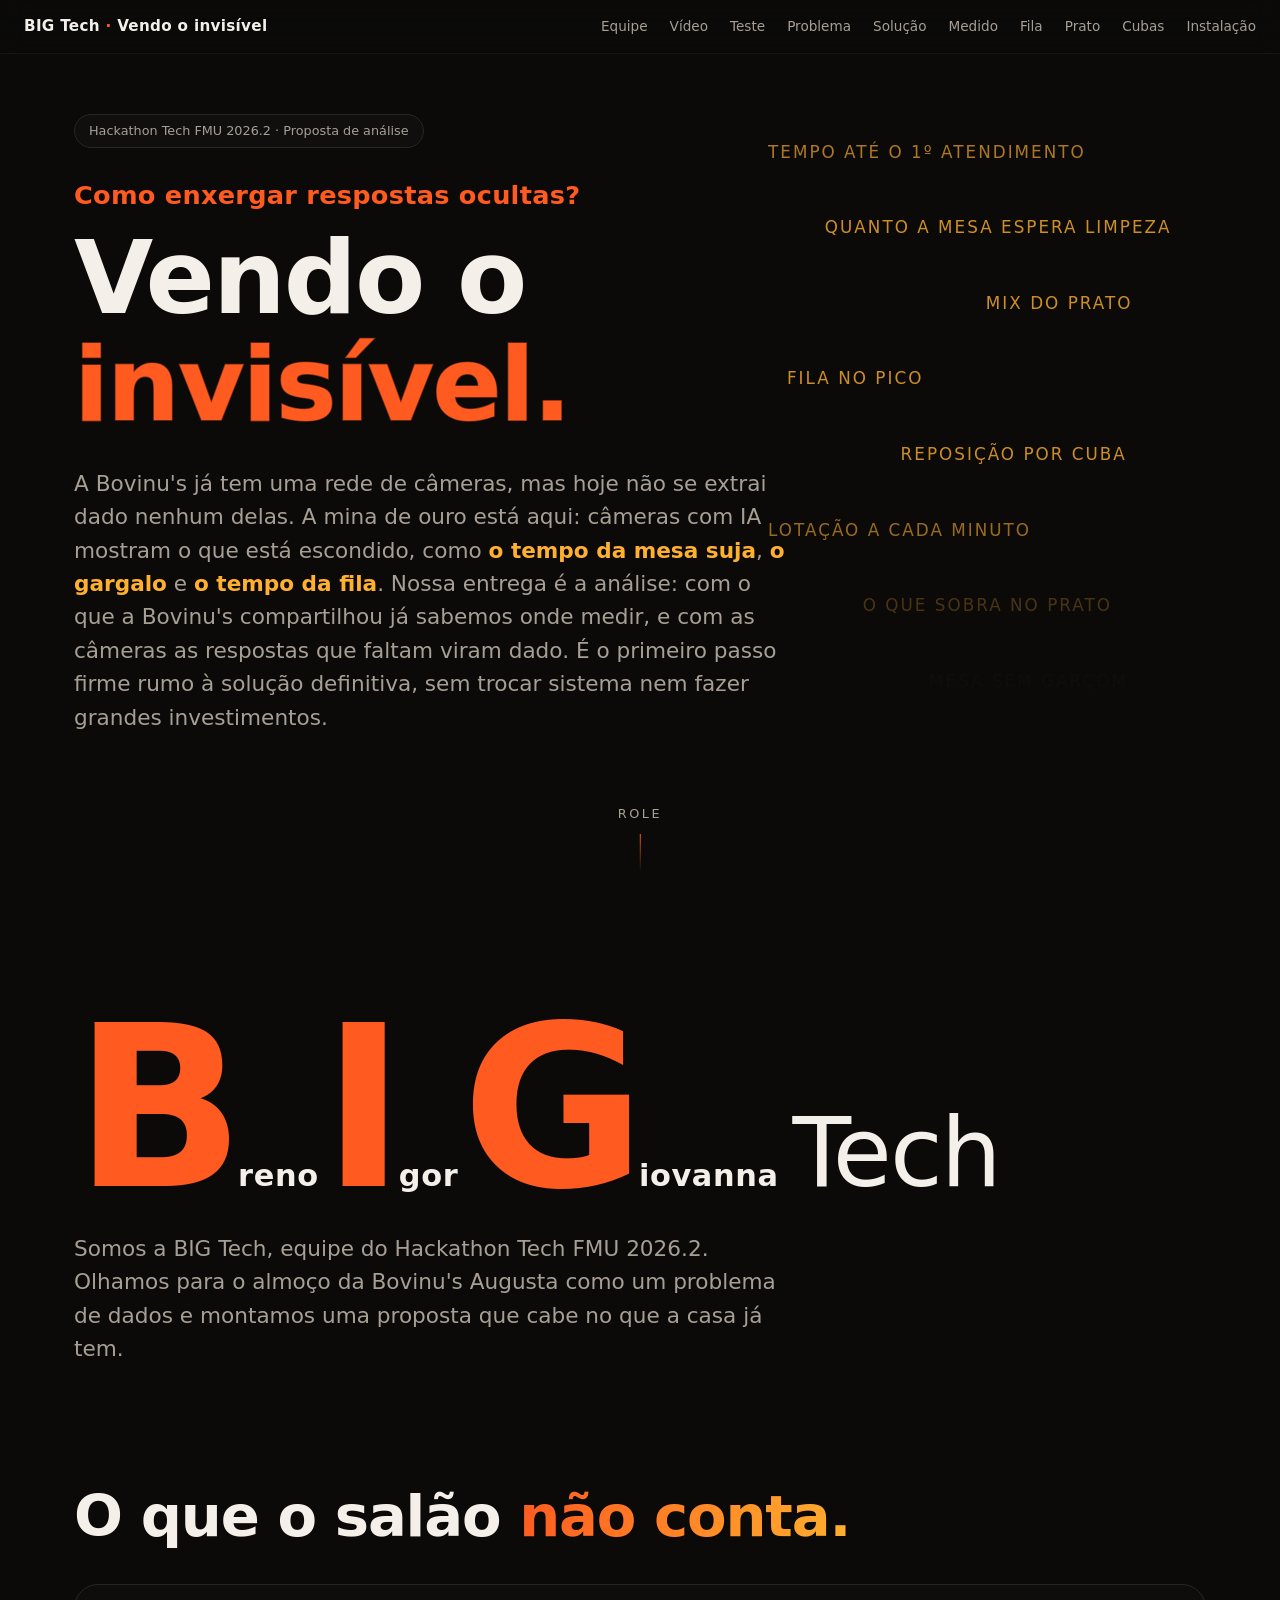
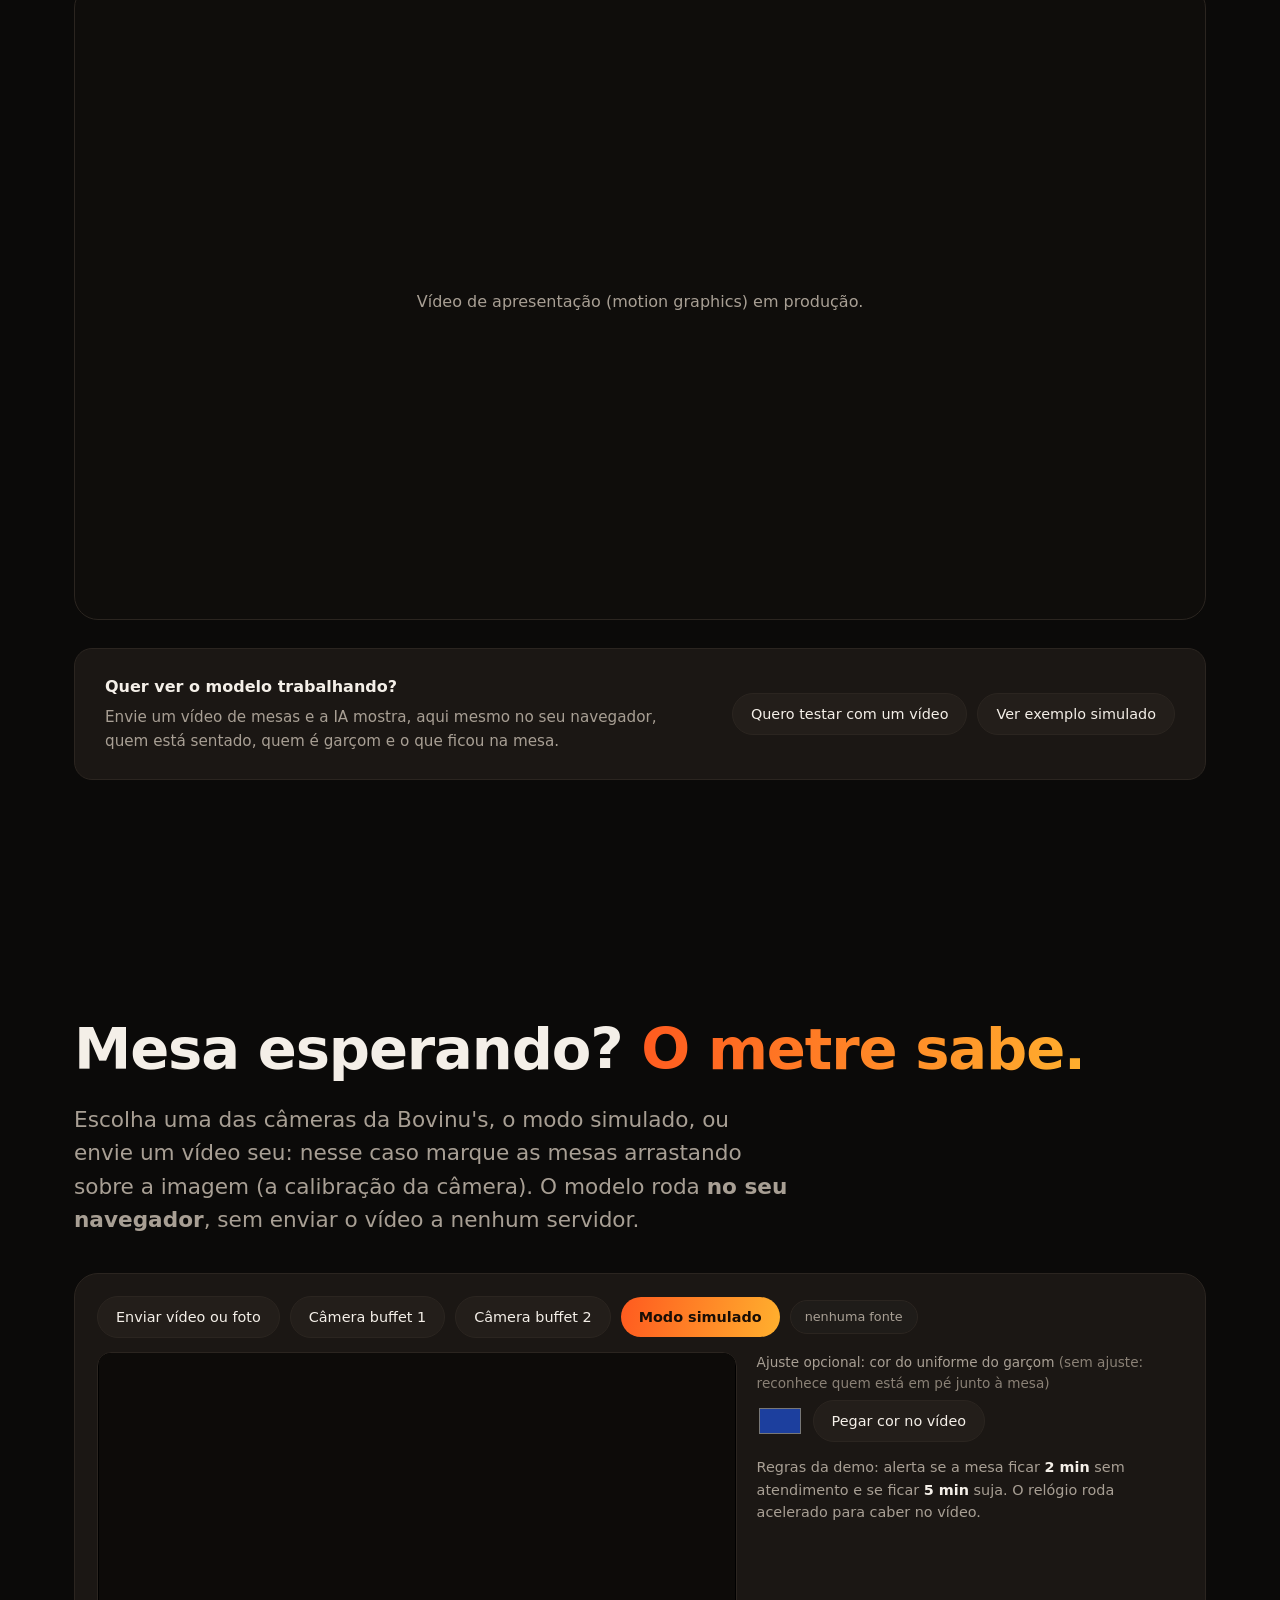
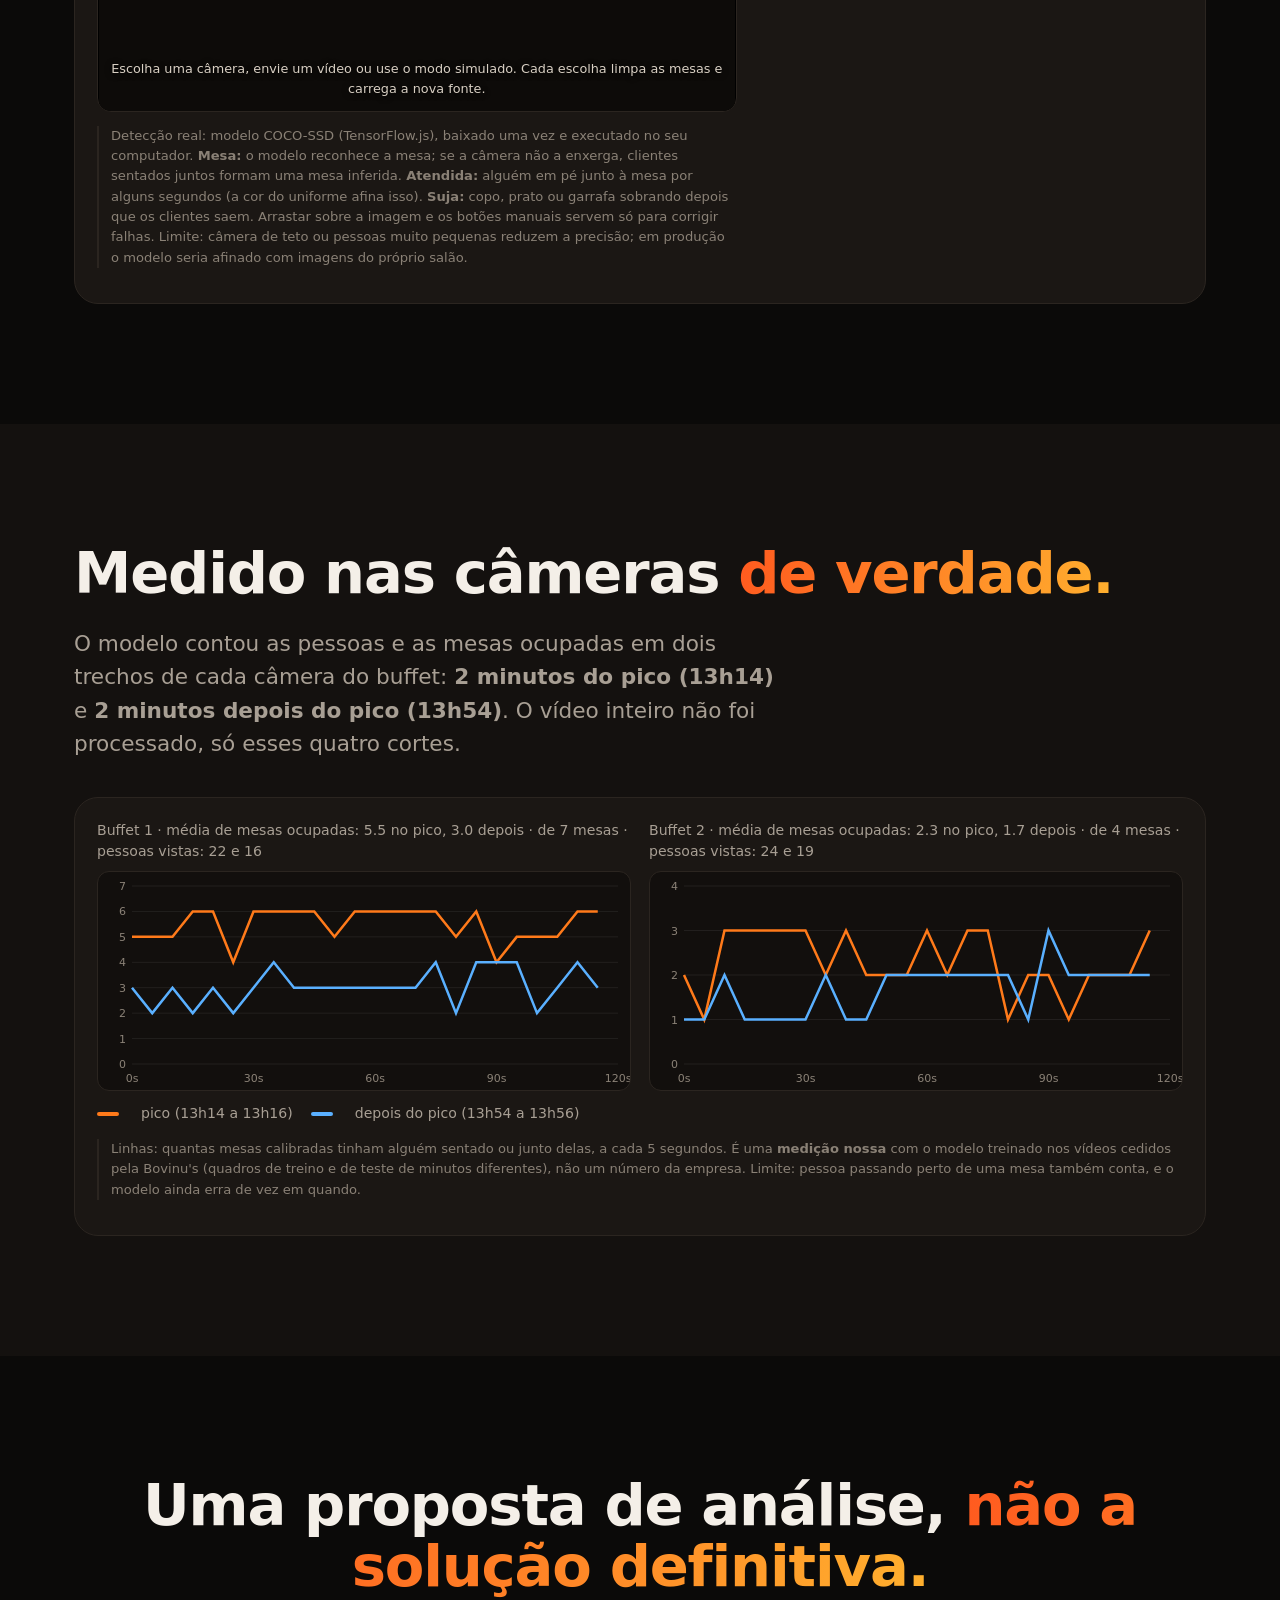
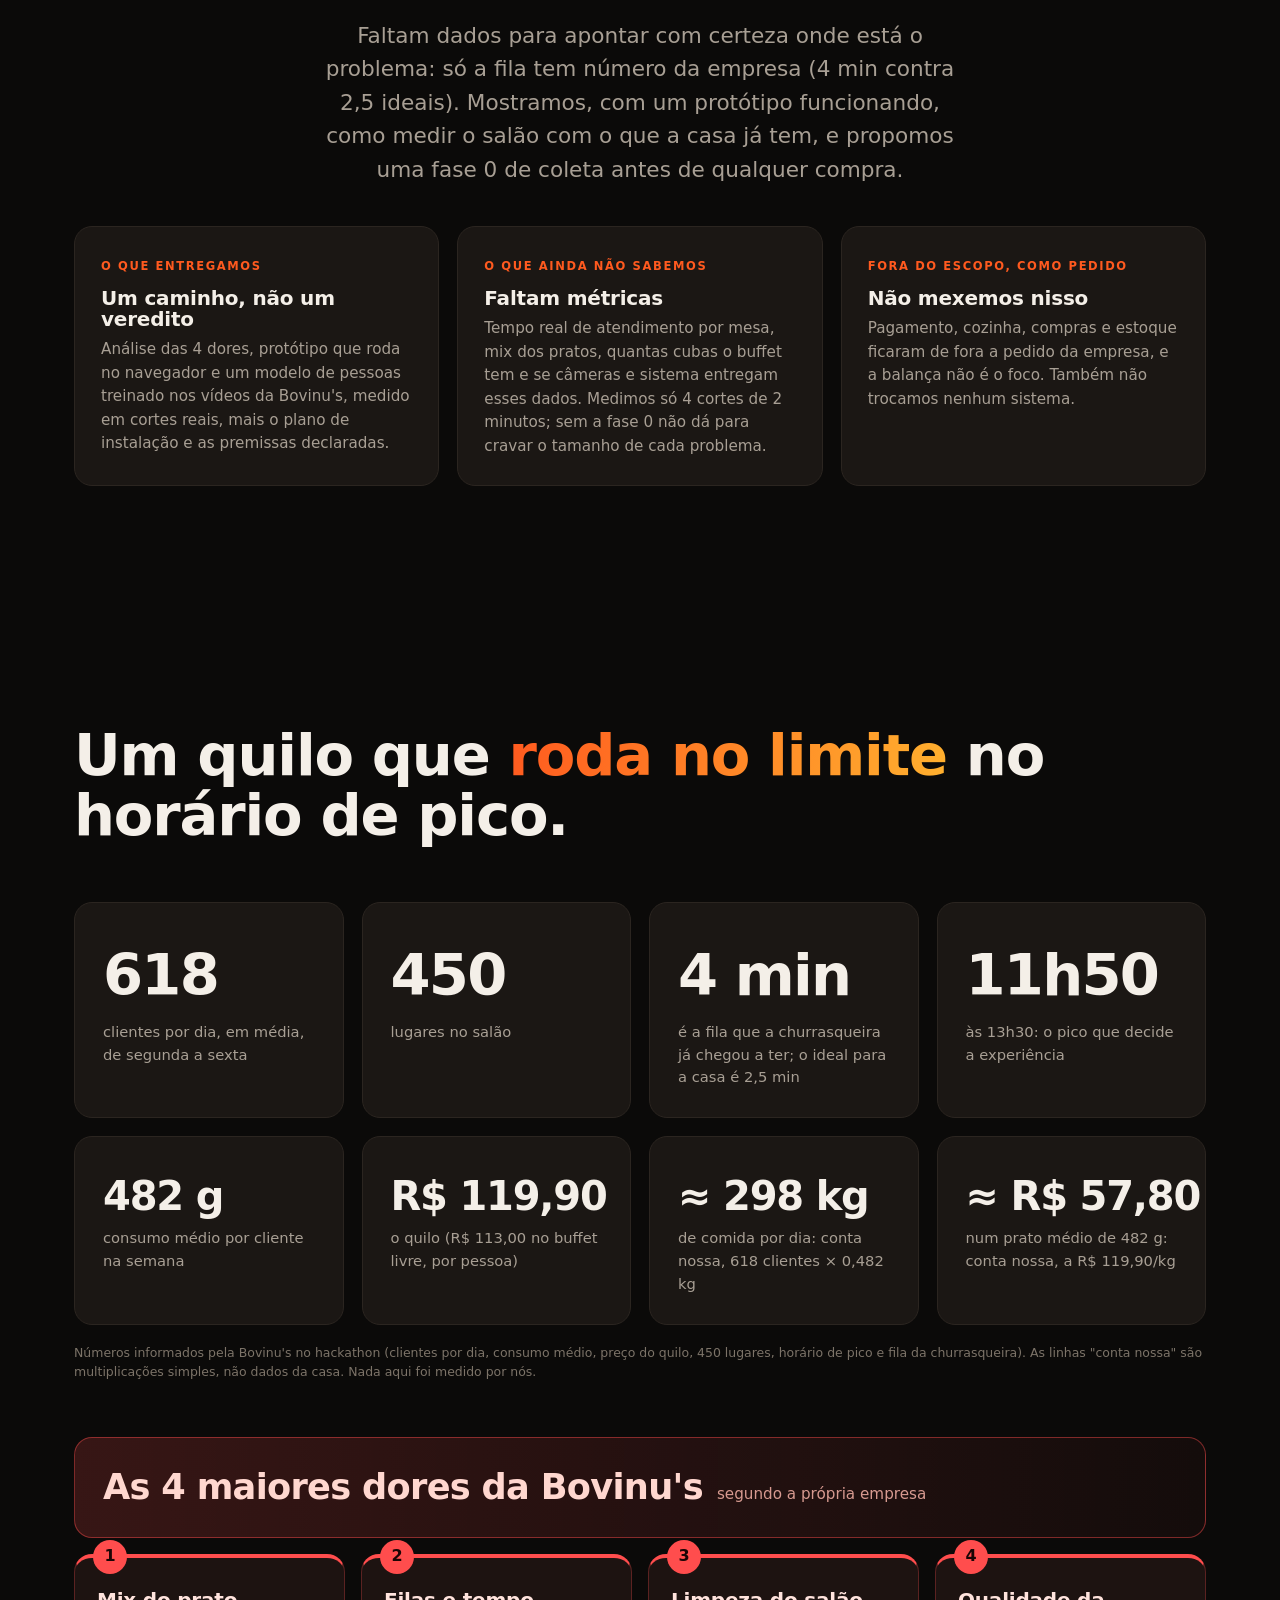
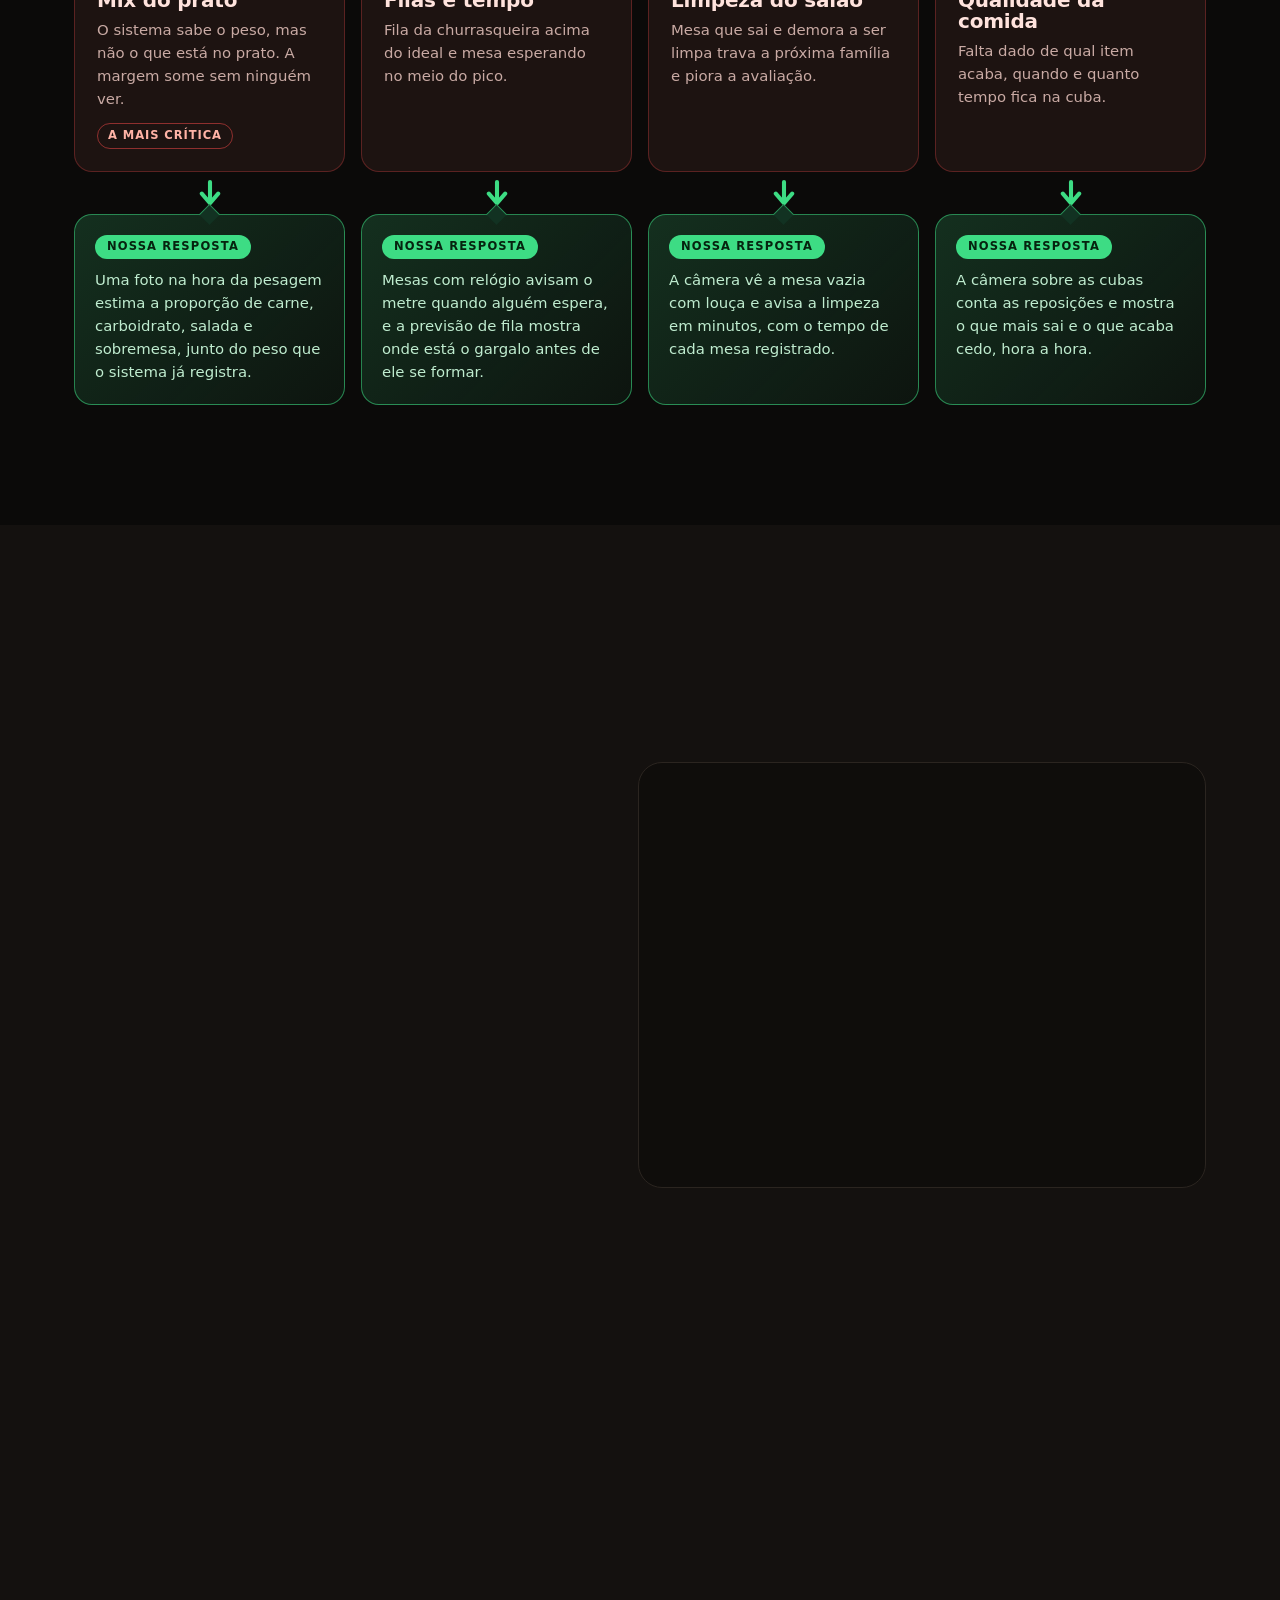
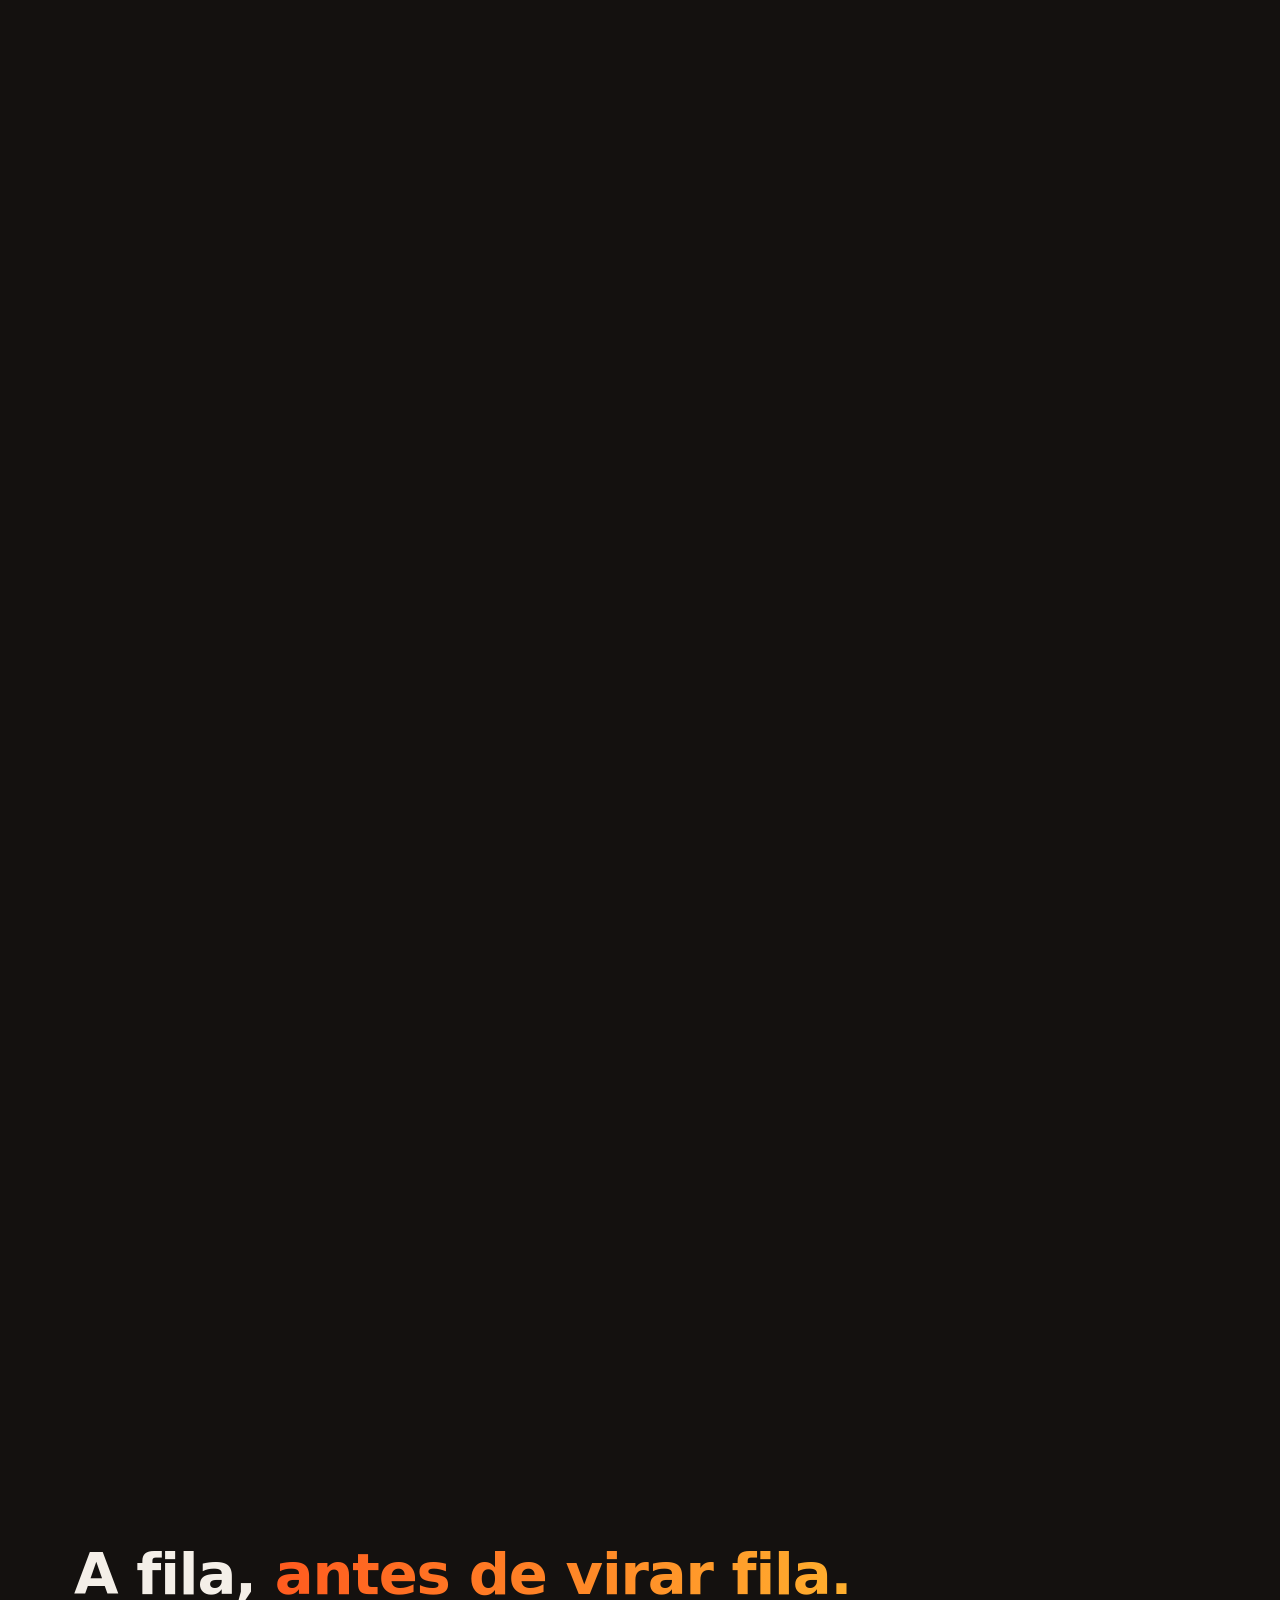
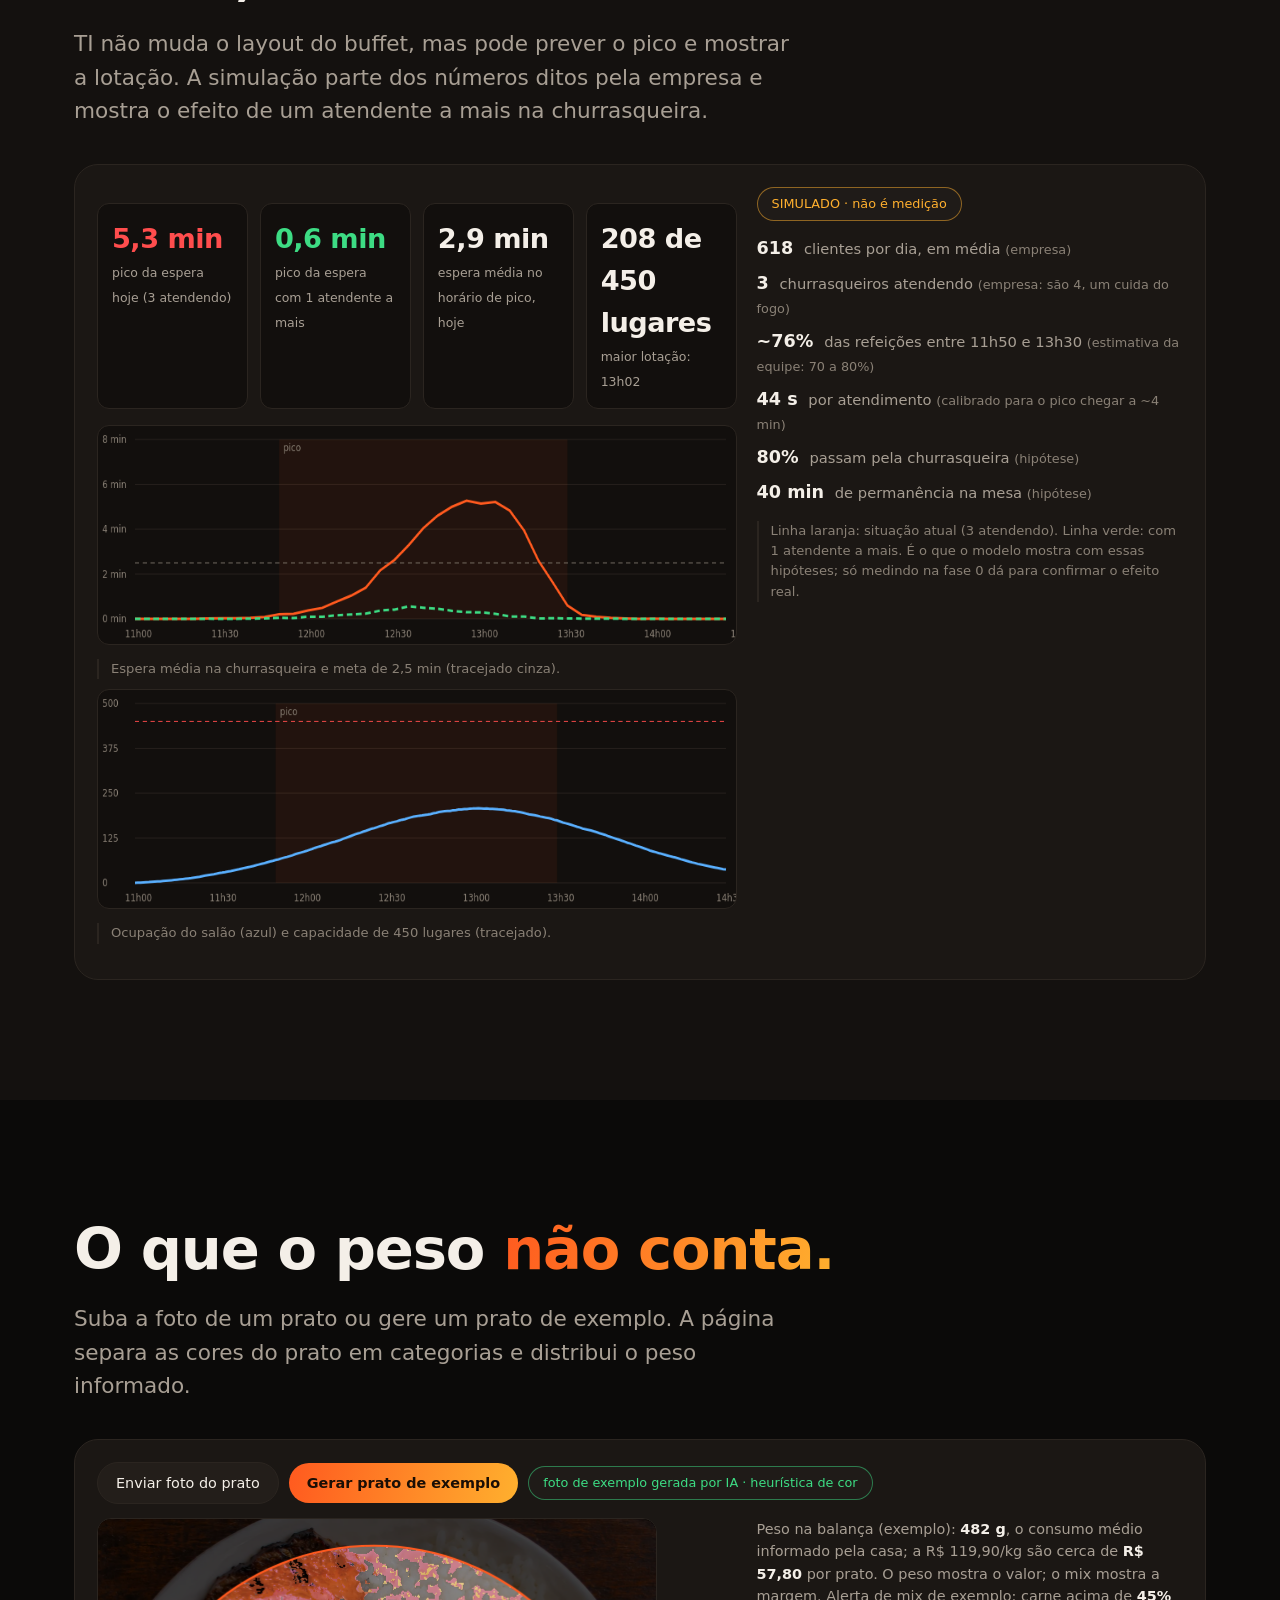
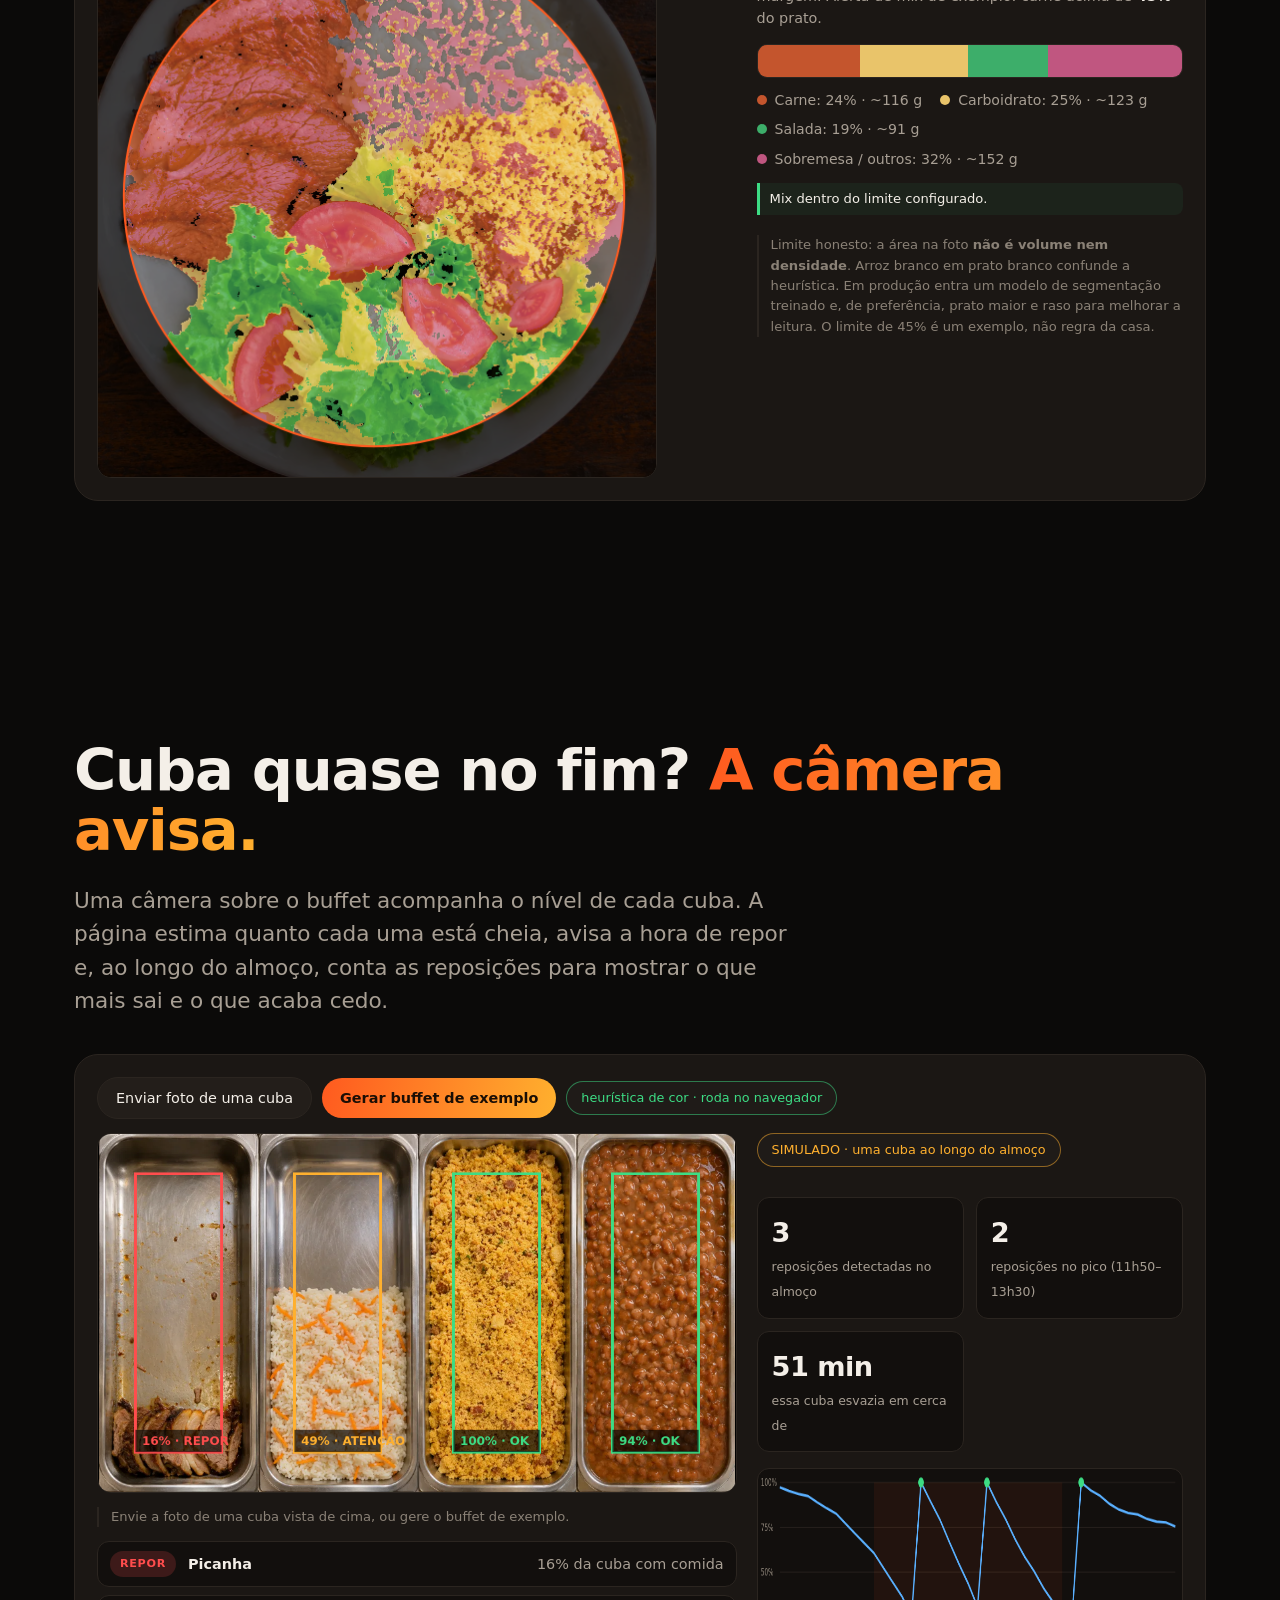
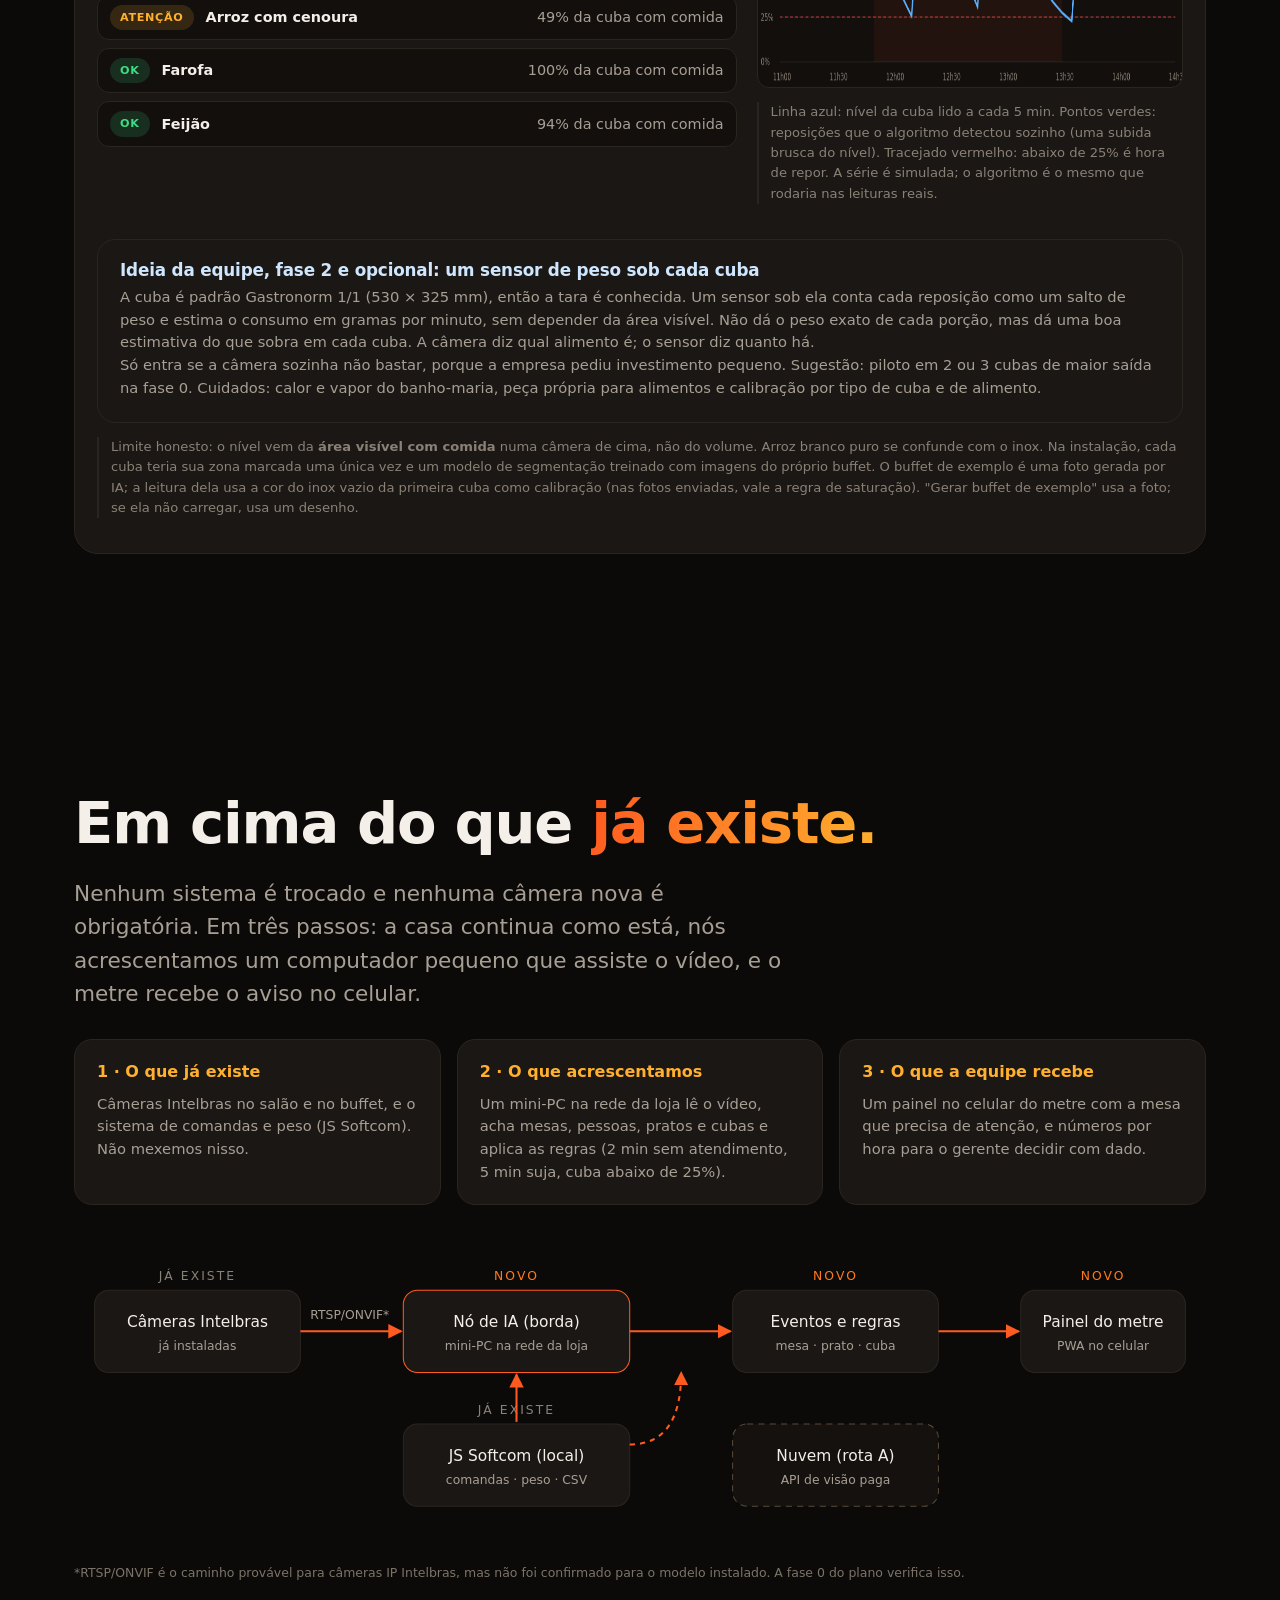
==== site/index.html @ 40b6cf81 "fix(site): sem sobreposição nos passos 02 e 04, uploads mais úteis (prato detecta o prato, cubas cal" ====
<!doctype html>
<html lang="pt-BR">
<head>
<meta charset="utf-8">
<meta name="viewport" content="width=device-width, initial-scale=1">
<title>Vendo o invisível — BIG Tech · Hackathon Tech FMU 2026.2</title>
<meta name="description" content="Como enxergar respostas ocultas? Visão computacional nas câmeras que a Bovinu's Augusta já tem: mesas, mix do prato e fila. Proposta de análise da equipe BIG Tech.">
<link rel="icon" href="data:image/svg+xml,%3Csvg xmlns='http://www.w3.org/2000/svg' viewBox='0 0 32 32'%3E%3Crect width='32' height='32' rx='8' fill='%23ff5a1f'/%3E%3Ccircle cx='16' cy='16' r='6' fill='%230b0a09'/%3E%3C/svg%3E">
<link rel="stylesheet" href="css/style.css?v=11">
</head>
<body>
<div id="progress"></div>
<nav class="top">
  <b>BIG Tech <span style="color:var(--ember)">·</span> Vendo o invisível</b>
  <ul>
    <li><a href="#equipe">Equipe</a></li>
    <li><a href="#video">Vídeo</a></li>
    <li><a href="#mesas">Teste</a></li>
    <li><a href="#problema">Problema</a></li>
    <li><a href="#solucao">Solução</a></li>
    <li><a href="#medido">Medido</a></li>
    <li><a href="#fila">Fila</a></li>
    <li><a href="#prato">Prato</a></li>
    <li><a href="#cubas">Cubas</a></li>
    <li><a href="#arquitetura">Instalação</a></li>
  </ul>
</nav>

<!-- HERO -->
<section id="hero">
  <!-- métricas que hoje ninguém mede: só aparecem onde a "lanterna" passa. São nomes, não números. -->
  <div class="hidden-metrics" aria-hidden="true">
    <span style="left:0;top:2%">tempo até o 1º atendimento</span>
    <span style="left:12%;top:14%">quanto a mesa espera limpeza</span>
    <span style="left:46%;top:26%">mix do prato</span>
    <span style="left:4%;top:38%">fila no pico</span>
    <span style="left:28%;top:50%">reposição por cuba</span>
    <span style="left:0;top:62%">lotação a cada minuto</span>
    <span style="left:20%;top:74%">o que sobra no prato</span>
    <span style="left:34%;top:86%">mesa sem garçom</span>
    <span style="left:58%;top:6%">quem espera mais</span>
    <span style="left:84%;top:44%">?</span>
    <span style="left:70%;top:94%">?</span>
  </div>
  <div class="wrap">
    <span class="pill" id="heroPill">Hackathon Tech FMU 2026.2 · Proposta de análise</span>
    <p class="ask" id="heroAsk">Como enxergar respostas ocultas?</p>
    <h1>
      <span class="line"><span>Vendo o</span></span>
      <span class="line"><span class="inv" data-t="invisível."><span class="fill">invisível.</span></span></span>
    </h1>
    <p class="lead" style="margin-top:28px" id="heroLead">
      A Bovinu's já tem uma rede de câmeras, mas hoje não se extrai dado nenhum delas. A mina de ouro está aqui: câmeras com IA mostram o que está escondido, como <span class="hl">o tempo da mesa suja</span>, <span class="hl">o gargalo</span> e <span class="hl">o tempo da fila</span>. Nossa entrega é a análise: com o que a Bovinu's compartilhou já sabemos onde medir, e com as câmeras as respostas que faltam viram dado. É o primeiro passo firme rumo à solução definitiva, sem trocar sistema nem fazer grandes investimentos.
    </p>
  </div>
  <div class="scroll-cue">role<i></i></div>
</section>

<!-- EQUIPE -->
<section id="equipe">
  <div class="wrap">
    <h2 class="wordmark" aria-label="BIG Tech: Breno, Igor e Giovanna">
      <span class="w" aria-hidden="true"><b>B</b><i>reno</i></span><span class="w" aria-hidden="true"><b>I</b><i>gor</i></span><span class="w" aria-hidden="true"><b>G</b><i>iovanna</i></span><span class="w tech" aria-hidden="true"><em>Tech</em></span>
    </h2>
    <p class="lead reveal">Somos a BIG Tech, equipe do Hackathon Tech FMU 2026.2. Olhamos para o almoço da Bovinu's Augusta como um problema de dados e montamos uma proposta que cabe no que a casa já tem.</p>
  </div>
</section>

<!-- VÍDEO -->
<section id="video">
  <div class="wrap">
    <h2 class="reveal">O que o salão <span class="grad">não conta.</span></h2>
    <div class="videobox reveal" id="videobox">
      <video id="pitchVideo" controls preload="metadata" poster="" style="display:none"><source src="../video/apresentacao.mp4" type="video/mp4"></video>
      <div class="ph" id="videoPh">Vídeo de apresentação (motion graphics) em produção.</div>
    </div>
    <div class="cta reveal">
      <div><b>Quer ver o modelo trabalhando?</b><p>Envie um vídeo de mesas e a IA mostra, aqui mesmo no seu navegador, quem está sentado, quem é garçom e o que ficou na mesa.</p></div>
      <div class="cta-btns">
        <label class="btn primary" for="mesaFile">Quero testar com um vídeo</label>
        <button id="ctaSim" type="button">Ver exemplo simulado</button>
      </div>
    </div>
  </div>
</section>

<!-- DEMO MESAS -->
<section id="mesas">
  <div class="wrap">
    <h2 class="reveal">Mesa esperando? <span class="grad">O metre sabe.</span></h2>
    <p class="lead reveal">Escolha uma das câmeras da Bovinu's, o modo simulado, ou envie um vídeo seu: nesse caso marque as mesas arrastando sobre a imagem (a calibração da câmera). O modelo roda <b>no seu navegador</b>, sem enviar o vídeo a nenhum servidor.</p>

    <div class="panel reveal">
      <div class="toolbar">
        <label class="btn" for="mesaFile">Enviar vídeo ou foto</label>
        <input id="mesaFile" type="file" accept="video/*,image/*">
        <button id="mesaB1">Câmera buffet 1</button>
        <button id="mesaB2">Câmera buffet 2</button>
        <button id="mesaSim" class="primary">Modo simulado</button>
        <span class="pill" id="mesaMode">nenhuma fonte</span>
      </div>
      <div class="demo-grid">
        <div>
          <div class="stage">
            <video id="mesaVideo" playsinline muted loop></video>
            <canvas id="mesaCanvas" width="960" height="540"></canvas>
            <div class="hint" id="mesaHint">Escolha uma câmera, envie um vídeo ou use o modo simulado. Cada escolha limpa as mesas e carrega a nova fonte.</div>
          </div>
          <p class="note">Detecção real: modelo COCO-SSD (TensorFlow.js), baixado uma vez e executado no seu computador. <b>Mesa:</b> o modelo reconhece a mesa; se a câmera não a enxerga, clientes sentados juntos formam uma mesa inferida. <b>Atendida:</b> alguém em pé junto à mesa por alguns segundos (a cor do uniforme afina isso). <b>Suja:</b> copo, prato ou garrafa sobrando depois que os clientes saem. Arrastar sobre a imagem e os botões manuais servem só para corrigir falhas. Limite: câmera de teto ou pessoas muito pequenas reduzem a precisão; em produção o modelo seria afinado com imagens do próprio salão.</p>
        </div>
        <div>
          <div class="ctrl"><span>Ajuste opcional: cor do uniforme do garçom <em id="uniState" style="color:#8a8176;font-style:normal">(sem ajuste: reconhece quem está em pé junto à mesa)</em></span>
            <div style="display:flex;gap:10px;align-items:center"><input id="uni" type="color" value="#1c3f9e" style="width:46px;height:34px;border:0;background:none;padding:0"><button id="uniPick" type="button">Pegar cor no vídeo</button></div>
          </div>
          <p class="rules">Regras da demo: alerta se a mesa ficar <b>2 min</b> sem atendimento e se ficar <b>5 min</b> suja. O relógio roda acelerado para caber no vídeo.</p>
          <div class="zones" id="zones"></div>
          <div class="alerts" id="alerts"></div>
        </div>
      </div>
    </div>
  </div>
</section>

<!-- MEDIDO NOS CORTES REAIS -->
<section id="medido" style="background:var(--bg-2)">
  <div class="wrap">
    <h2 class="reveal">Medido nas câmeras <span class="grad">de verdade.</span></h2>
    <p class="lead reveal">O modelo contou as pessoas e as mesas ocupadas em dois trechos de cada câmera do buffet: <b>2 minutos do pico (13h14)</b> e <b>2 minutos depois do pico (13h54)</b>. O vídeo inteiro não foi processado, só esses quatro cortes.</p>
    <div class="panel reveal">
      <div class="medido-grid">
        <figure><figcaption>Buffet 1 · <span id="mdSub1"></span></figcaption><canvas class="chart" id="mdC1"></canvas></figure>
        <figure><figcaption>Buffet 2 · <span id="mdSub2"></span></figcaption><canvas class="chart" id="mdC2"></canvas></figure>
      </div>
      <div class="legend"><span class="lg pico"></span> pico (13h14 a 13h16) <span class="lg apos"></span> depois do pico (13h54 a 13h56)</div>
      <p class="note">Linhas: quantas mesas calibradas tinham alguém sentado ou junto delas, a cada 5 segundos. É uma <b>medição nossa</b> com o modelo treinado nos vídeos cedidos pela Bovinu's (quadros de treino e de teste de minutos diferentes), não um número da empresa. Limite: pessoa passando perto de uma mesa também conta, e o modelo ainda erra de vez em quando.</p>
    </div>
  </div>
</section>

<!-- PROPOSTA -->
<section id="proposta">
  <div class="wrap">
    <h2 class="reveal">Uma proposta de análise, <span class="grad">não a solução definitiva.</span></h2>
    <p class="lead reveal">Faltam dados para apontar com certeza onde está o problema: só a fila tem número da empresa (4 min contra 2,5 ideais). Mostramos, com um protótipo funcionando, como medir o salão com o que a casa já tem, e propomos uma fase 0 de coleta antes de qualquer compra.</p>
    <div class="pains">
      <div class="pain reveal"><span class="tag">O que entregamos</span><h3>Um caminho, não um veredito</h3><p>Análise das 4 dores, protótipo que roda no navegador e um modelo de pessoas treinado nos vídeos da Bovinu's, medido em cortes reais, mais o plano de instalação e as premissas declaradas.</p></div>
      <div class="pain reveal"><span class="tag">O que ainda não sabemos</span><h3>Faltam métricas</h3><p>Tempo real de atendimento por mesa, mix dos pratos, quantas cubas o buffet tem e se câmeras e sistema entregam esses dados. Medimos só 4 cortes de 2 minutos; sem a fase 0 não dá para cravar o tamanho de cada problema.</p></div>
      <div class="pain reveal"><span class="tag">Fora do escopo, como pedido</span><h3>Não mexemos nisso</h3><p>Pagamento, cozinha, compras e estoque ficaram de fora a pedido da empresa, e a balança não é o foco. Também não trocamos nenhum sistema.</p></div>
    </div>
  </div>
</section>

<!-- PROBLEMA -->
<section id="problema">
  <div class="wrap">
    <h2 class="reveal">Um quilo que <span class="grad">roda no limite</span> no horário de pico.</h2>
    <div class="stats">
      <div class="stat reveal"><div class="n" data-count="618">0</div><div class="l">clientes por dia, em média, de segunda a sexta</div></div>
      <div class="stat reveal"><div class="n" data-count="450">0</div><div class="l">lugares no salão</div></div>
      <div class="stat reveal"><div class="n"><span data-count="4">0</span> min</div><div class="l">é a fila que a churrasqueira já chegou a ter; o ideal para a casa é 2,5 min</div></div>
      <div class="stat reveal"><div class="n">11h50</div><div class="l">às 13h30: o pico que decide a experiência</div></div>
    </div>
    <div class="stats stats-2">
      <div class="stat reveal"><div class="n"><span data-count="482">0</span> g</div><div class="l">consumo médio por cliente na semana</div></div>
      <div class="stat reveal"><div class="n">R$ 119,90</div><div class="l">o quilo (R$ 113,00 no buffet livre, por pessoa)</div></div>
      <div class="stat reveal"><div class="n">≈ <span data-count="298">0</span> kg</div><div class="l">de comida por dia: conta nossa, 618 clientes × 0,482 kg</div></div>
      <div class="stat reveal"><div class="n">≈ R$ 57,80</div><div class="l">num prato médio de 482 g: conta nossa, a R$ 119,90/kg</div></div>
    </div>
    <p class="src reveal">Números informados pela Bovinu's no hackathon (clientes por dia, consumo médio, preço do quilo, 450 lugares, horário de pico e fila da churrasqueira). As linhas "conta nossa" são multiplicações simples, não dados da casa. Nada aqui foi medido por nós.</p>

    <div class="dores">
      <div class="dores-head reveal"><b>As 4 maiores dores da Bovinu's</b><span>segundo a própria empresa</span></div>
      <div class="dores-grid">
        <div class="par reveal">
          <div class="dor"><i class="num">1</i><h3>Mix do prato</h3><p>O sistema sabe o peso, mas não o que está no prato. A margem some sem ninguém ver.</p><em>a mais crítica</em></div>
          <svg class="seta-mini" viewBox="0 0 40 44" width="28" height="30" aria-hidden="true"><path d="M20 3 V30 M8 20 L20 34 L32 20" fill="none" stroke="#3ddc84" stroke-width="6" stroke-linecap="round" stroke-linejoin="round"/></svg>
          <div class="sol"><span class="sol-tag">Nossa resposta</span><p>Uma foto na hora da pesagem estima a proporção de carne, carboidrato, salada e sobremesa, junto do peso que o sistema já registra.</p></div>
        </div>
        <div class="par reveal">
          <div class="dor"><i class="num">2</i><h3>Filas e tempo</h3><p>Fila da churrasqueira acima do ideal e mesa esperando no meio do pico.</p></div>
          <svg class="seta-mini" viewBox="0 0 40 44" width="28" height="30" aria-hidden="true"><path d="M20 3 V30 M8 20 L20 34 L32 20" fill="none" stroke="#3ddc84" stroke-width="6" stroke-linecap="round" stroke-linejoin="round"/></svg>
          <div class="sol"><span class="sol-tag">Nossa resposta</span><p>Mesas com relógio avisam o metre quando alguém espera, e a previsão de fila mostra onde está o gargalo antes de ele se formar.</p></div>
        </div>
        <div class="par reveal">
          <div class="dor"><i class="num">3</i><h3>Limpeza do salão</h3><p>Mesa que sai e demora a ser limpa trava a próxima família e piora a avaliação.</p></div>
          <svg class="seta-mini" viewBox="0 0 40 44" width="28" height="30" aria-hidden="true"><path d="M20 3 V30 M8 20 L20 34 L32 20" fill="none" stroke="#3ddc84" stroke-width="6" stroke-linecap="round" stroke-linejoin="round"/></svg>
          <div class="sol"><span class="sol-tag">Nossa resposta</span><p>A câmera vê a mesa vazia com louça e avisa a limpeza em minutos, com o tempo de cada mesa registrado.</p></div>
        </div>
        <div class="par reveal">
          <div class="dor"><i class="num">4</i><h3>Qualidade da comida</h3><p>Falta dado de qual item acaba, quando e quanto tempo fica na cuba.</p></div>
          <svg class="seta-mini" viewBox="0 0 40 44" width="28" height="30" aria-hidden="true"><path d="M20 3 V30 M8 20 L20 34 L32 20" fill="none" stroke="#3ddc84" stroke-width="6" stroke-linecap="round" stroke-linejoin="round"/></svg>
          <div class="sol"><span class="sol-tag">Nossa resposta</span><p>A câmera sobre as cubas conta as reposições e mostra o que mais sai e o que acaba cedo, hora a hora.</p></div>
        </div>
      </div>
    </div>
  </div>
</section>

<!-- SOLUÇÃO (pinada) -->
<section id="solucao">
  <div class="pin">
    <div class="steps">
      <div class="step"><div class="big">01</div><h3>Mesas com relógio</h3><p>A câmera vê a mesa ocupada. Se ninguém atende em 1–2 minutos (configurável), o metre da praça recebe o alerta. Mesa que saiu e não foi limpa também avisa.</p><p class="src">Montagem sobre quadro real da câmera da Bovinu's (rostos já borrados na origem): o estado de cada mesa vem do nosso modelo.</p></div>
      <div class="step"><div class="big">02</div><h3>Mix do prato</h3><p>Uma foto no momento da pesagem mostra a proporção de carne, carboidrato, salada e sobremesa — junto do peso que o sistema já registra.</p><p class="src">Foto gerada por IA. A leitura de cores que separa carne, carboidrato e salada está na demo mais abaixo.</p></div>
      <div class="step"><div class="big">03</div><h3>Buffet que se avisa</h3><p>Câmera sobre as cubas conta reposições e mostra o que mais sai e o que acaba cedo, hora a hora.</p><p class="src">Ilustração sobre quadro real: o nível de procura de cada seção foi marcado à mão, para mostrar a ideia. Não é medição.</p></div>
      <div class="step"><div class="big">04</div><h3>Avaliação sem atrito</h3><p>QR code na mesa, junto aos guardanapos, abre direto a avaliação no Google. Sem brinde, como a política do Google exige. O código real depende do ID do local da Bovinu's no Google, que a casa precisa fornecer.</p></div>
    </div>
    <div class="visual" title="Imagens reais da câmera (passos 1 e 3) e ilustrações (passos 2 e 4)">
      <span class="ia-badge vis" id="b2">foto gerada por IA</span>
      <span class="ia-badge vis" id="b4">ilustração gerada por IA</span>
      <!-- imagens geradas por IA. Enquanto o arquivo não existir, o desenho em SVG abaixo aparece no lugar. -->
      <img class="vis vis-img" id="i1" src="img/passo-1-mesas.webp?v=3" alt="Quadro real do salão com cada mesa marcada: livre em verde, ocupada em amarelo, atendida em azul" onerror="this.remove()">
      <img class="vis vis-img" id="i2" src="img/passo-2-prato.webp?v=3" alt="Prato de buffet por quilo fotografado do alto, dividido por cores em carne, carboidrato, salada e sobremesa" onerror="this.remove()">
      <img class="vis vis-img" id="i3" src="img/passo-3-cubas.webp?v=3" alt="Quadro real do buffet com quadrados nas seções onde há mais gente, indicando cubas que esvaziam mais rápido" onerror="this.remove()">
      <img class="vis vis-img" id="i4" src="img/passo-4-avaliacao.webp?v=2" alt="Mesa com adesivo de QR code e cartão de aproximação convidando a avaliar a visita no Google" onerror="this.remove()">
    </div>
  </div>
</section>

<!-- DEMO FILA -->
<section id="fila" style="background:var(--bg-2)">
  <div class="wrap">
    <h2 class="reveal">A fila, <span class="grad">antes de virar fila.</span></h2>
    <p class="lead reveal">TI não muda o layout do buffet, mas pode prever o pico e mostrar a lotação. A simulação parte dos números ditos pela empresa e mostra o efeito de um atendente a mais na churrasqueira.</p>
    <div class="panel reveal">
      <div class="demo-grid">
        <div>
          <div class="kpis" id="filaKpis"></div>
          <canvas class="chart" id="chartFila" width="900" height="260"></canvas>
          <p class="note" style="margin-bottom:10px">Espera média na churrasqueira e meta de 2,5 min (tracejado cinza).</p>
          <canvas class="chart" id="chartOcup" width="900" height="260"></canvas>
          <p class="note">Ocupação do salão (azul) e capacidade de 450 lugares (tracejado).</p>
        </div>
        <div>
          <span class="pill sim" style="margin-bottom:14px">SIMULADO · não é medição</span>
          <ul class="facts">
            <li><b>618</b> clientes por dia, em média <span>(empresa)</span></li>
            <li><b>3</b> churrasqueiros atendendo <span>(empresa: são 4, um cuida do fogo)</span></li>
            <li><b>~76%</b> das refeições entre 11h50 e 13h30 <span>(estimativa da equipe: 70 a 80%)</span></li>
            <li><b>44 s</b> por atendimento <span>(calibrado para o pico chegar a ~4 min)</span></li>
            <li><b>80%</b> passam pela churrasqueira <span>(hipótese)</span></li>
            <li><b>40 min</b> de permanência na mesa <span>(hipótese)</span></li>
          </ul>
          <p class="note">Linha laranja: situação atual (3 atendendo). Linha verde: com 1 atendente a mais. É o que o modelo mostra com essas hipóteses; só medindo na fase 0 dá para confirmar o efeito real.</p>
        </div>
      </div>
    </div>
  </div>
</section>

<!-- DEMO PRATO -->
<section id="prato">
  <div class="wrap">
    <h2 class="reveal">O que o peso <span class="grad">não conta.</span></h2>
    <p class="lead reveal">Suba a foto de um prato ou gere um prato de exemplo. A página separa as cores do prato em categorias e distribui o peso informado.</p>
    <div class="panel reveal">
      <div class="toolbar">
        <label class="btn" for="pratoFile">Enviar foto do prato</label>
        <input id="pratoFile" type="file" accept="image/*">
        <button id="pratoGen" class="primary">Gerar prato de exemplo</button>
        <span class="pill real" id="pratoPill">heurística de cor · roda no navegador</span>
      </div>
      <div class="demo-grid">
        <div class="stage" style="aspect-ratio:1/1;max-width:560px"><canvas id="pratoCanvas" width="560" height="560"></canvas></div>
        <div>
          <p class="rules">Peso na balança (exemplo): <b>482 g</b>, o consumo médio informado pela casa; a R$ 119,90/kg são cerca de <b>R$ 57,80</b> por prato. O peso mostra o valor; o mix mostra a margem. Alerta de mix de exemplo: carne acima de <b>45%</b> do prato.</p>
          <div class="mixbar" id="mixbar"></div>
          <div class="legend" id="mixlegend"></div>
          <div class="alerts" id="pratoAlert"></div>
          <p class="note">Limite honesto: a área na foto <b>não é volume nem densidade</b>. Arroz branco em prato branco confunde a heurística. Em produção entra um modelo de segmentação treinado e, de preferência, prato maior e raso para melhorar a leitura. O limite de 45% é um exemplo, não regra da casa.</p>
        </div>
      </div>
    </div>
  </div>
</section>

<!-- CUBAS -->
<section id="cubas">
  <div class="wrap">
    <h2 class="reveal">Cuba quase no fim? <span class="grad">A câmera avisa.</span></h2>
    <p class="lead reveal">Uma câmera sobre o buffet acompanha o nível de cada cuba. A página estima quanto cada uma está cheia, avisa a hora de repor e, ao longo do almoço, conta as reposições para mostrar o que mais sai e o que acaba cedo.</p>
    <div class="panel reveal">
      <div class="toolbar">
        <label class="btn" for="cubaFile">Enviar foto de uma cuba</label>
        <input id="cubaFile" type="file" accept="image/*">
        <button id="cubaGen" class="primary">Gerar buffet de exemplo</button>
        <span class="pill real" id="pratoPill">heurística de cor · roda no navegador</span>
      </div>
      <div class="demo-grid">
        <div>
          <div class="stage" style="aspect-ratio:16/9"><canvas id="cubaCanvas" width="960" height="540"></canvas></div>
          <p class="note" id="cubaHint">Envie a foto de uma cuba vista de cima, ou gere o buffet de exemplo.</p>
          <div class="cuba-list" id="cubaList"></div>
        </div>
        <div>
          <span class="pill sim" style="margin-bottom:14px">SIMULADO · uma cuba ao longo do almoço</span>
          <div class="kpis" id="cubaKpis"></div>
          <canvas class="chart" id="chartCuba" width="900" height="260"></canvas>
          <p class="note">Linha azul: nível da cuba lido a cada 5 min. Pontos verdes: reposições que o algoritmo detectou sozinho (uma subida brusca do nível). Tracejado vermelho: abaixo de 25% é hora de repor. A série é simulada; o algoritmo é o mesmo que rodaria nas leituras reais.</p>
        </div>
      </div>
      <div class="limit sensor-card">
        <h3>Ideia da equipe, fase 2 e opcional: um sensor de peso sob cada cuba</h3>
        <p>A cuba é padrão Gastronorm 1/1 (530 × 325 mm), então a tara é conhecida. Um sensor sob ela conta cada reposição como um salto de peso e estima o consumo em gramas por minuto, sem depender da área visível. Não dá o peso exato de cada porção, mas dá uma boa estimativa do que sobra em cada cuba. A câmera diz qual alimento é; o sensor diz quanto há.</p>
        <p>Só entra se a câmera sozinha não bastar, porque a empresa pediu investimento pequeno. Sugestão: piloto em 2 ou 3 cubas de maior saída na fase 0. Cuidados: calor e vapor do banho-maria, peça própria para alimentos e calibração por tipo de cuba e de alimento.</p>
      </div>
      <p class="note">Limite honesto: o nível vem da <b>área visível com comida</b> numa câmera de cima, não do volume. Arroz branco puro se confunde com o inox. Na instalação, cada cuba teria sua zona marcada uma única vez e um modelo de segmentação treinado com imagens do próprio buffet. O buffet de exemplo é uma foto gerada por IA; a leitura dela usa a cor do inox vazio da primeira cuba como calibração (nas fotos enviadas, vale a regra de saturação). "Gerar buffet de exemplo" usa a foto; se ela não carregar, usa um desenho.</p>
    </div>
  </div>
</section>

<!-- ARQUITETURA -->
<section id="arquitetura">
  <div class="wrap">
    <h2 class="reveal">Em cima do que <span class="grad">já existe.</span></h2>
    <p class="lead reveal">Nenhum sistema é trocado e nenhuma câmera nova é obrigatória. Em três passos: a casa continua como está, nós acrescentamos um computador pequeno que assiste o vídeo, e o metre recebe o aviso no celular.</p>
    <div class="steps3 reveal">
      <div><b>1 · O que já existe</b><p>Câmeras Intelbras no salão e no buffet, e o sistema de comandas e peso (JS Softcom). Não mexemos nisso.</p></div>
      <div><b>2 · O que acrescentamos</b><p>Um mini-PC na rede da loja lê o vídeo, acha mesas, pessoas, pratos e cubas e aplica as regras (2 min sem atendimento, 5 min suja, cuba abaixo de 25%).</p></div>
      <div><b>3 · O que a equipe recebe</b><p>Um painel no celular do metre com a mesa que precisa de atenção, e números por hora para o gerente decidir com dado.</p></div>
    </div>
    <svg class="arch reveal" viewBox="0 0 1100 280" role="img" aria-label="Diagrama: câmeras Intelbras enviam vídeo por RTSP ao nó de IA, que gera eventos para o painel do metre; o JS Softcom contribui com comandas.">
      <defs><marker id="ar" viewBox="0 0 10 10" refX="9" refY="5" markerWidth="7" markerHeight="7" orient="auto"><path d="M0 0L10 5L0 10z" fill="#ff5a1f"/></marker></defs>
      <g font-size="15" fill="#f4efe8" text-anchor="middle">
        <rect x="20" y="40" width="200" height="80" rx="14" fill="#1b1714" stroke="#2b2520"/><text x="120" y="30" fill="#8b8277" font-size="12" letter-spacing="2">JÁ EXISTE</text><text x="120" y="76">Câmeras Intelbras</text><text x="120" y="98" fill="#a89f94" font-size="12">já instaladas</text>
        <rect x="320" y="40" width="220" height="80" rx="14" fill="#1b1714" stroke="#ff5a1f"/><text x="430" y="30" fill="#ff7a1a" font-size="12" letter-spacing="2">NOVO</text><text x="430" y="76">Nó de IA (borda)</text><text x="430" y="98" fill="#a89f94" font-size="12">mini-PC na rede da loja</text>
        <rect x="640" y="40" width="200" height="80" rx="14" fill="#1b1714" stroke="#2b2520"/><text x="740" y="30" fill="#ff7a1a" font-size="12" letter-spacing="2">NOVO</text><text x="740" y="76">Eventos e regras</text><text x="740" y="98" fill="#a89f94" font-size="12">mesa · prato · cuba</text>
        <rect x="920" y="40" width="160" height="80" rx="14" fill="#1b1714" stroke="#2b2520"/><text x="1000" y="30" fill="#ff7a1a" font-size="12" letter-spacing="2">NOVO</text><text x="1000" y="76">Painel do metre</text><text x="1000" y="98" fill="#a89f94" font-size="12">PWA no celular</text>
        <rect x="320" y="170" width="220" height="80" rx="14" fill="#1b1714" stroke="#2b2520"/><text x="430" y="160" fill="#8b8277" font-size="12" letter-spacing="2">JÁ EXISTE</text><text x="430" y="206">JS Softcom (local)</text><text x="430" y="228" fill="#a89f94" font-size="12">comandas · peso · CSV</text>
        <rect x="640" y="170" width="200" height="80" rx="14" fill="#14110f" stroke="#5a4a3a" stroke-dasharray="6 5"/><text x="740" y="206">Nuvem (rota A)</text><text x="740" y="228" fill="#a89f94" font-size="12">API de visão paga</text>
      </g>
      <g stroke="#ff5a1f" stroke-width="2" fill="none" marker-end="url(#ar)">
        <path d="M220 80H318"/><path d="M540 80H638"/><path d="M840 80H918"/><path d="M430 168V122"/><path d="M540 190Q590 190 590 120" stroke-dasharray="5 5"/>
      </g>
      <text x="268" y="68" fill="#a89f94" font-size="12" text-anchor="middle">RTSP/ONVIF*</text>
    </svg>
    <p class="src">*RTSP/ONVIF é o caminho provável para câmeras IP Intelbras, mas não foi confirmado para o modelo instalado. A fase 0 do plano verifica isso.</p>
    <div class="compare">
      <div class="route reveal"><h3><span>Rota A</span> · IA paga na nuvem</h3><ul><li>Integração rápida: manda quadros, recebe resultado.</li><li>Custo por uso, que cresce com o número de câmeras e quadros.</li><li>Imagens saem da loja: exige aviso e cuidado de LGPD.</li><li>Depende da internet da casa.</li></ul></div>
      <div class="route reveal"><h3><span>Rota B</span> · ML local na loja</h3><ul><li>Sem custo por uso; modelo aberto rodando na rede da casa.</li><li>Imagens nunca saem do salão.</li><li>Servidor do JS Softcom pode não ter GPU: prever um mini-PC dedicado.</li><li>Exige manutenção e atualização do modelo.</li></ul></div>
    </div>
        <div class="custo reveal">
      <h3>Custo aproximado das nossas mudanças</h3>
      <p class="src">Ordem de grandeza da equipe, <b>não é cotação</b>. Preços de anúncios consultados em 26/11/2026, sem frete e sujeitos a mudar; o que não tem fonte em reais está dito.</p>
      <table>
        <thead><tr><th>Item</th><th>Faixa</th><th>De onde vem</th></tr></thead>
        <tbody>
          <tr><td><b>Nó de IA</b> (mini-PC, rota B, sem GPU)</td><td>R$ 3.900 a 4.900, uma vez</td><td>Anúncios de mini-PC i5 com 16 GB e SSD de 512 GB: <a href="https://www.kabum.com.br/produto/628217/mini-pc-machenike-mini2-intel-i5-12450h-16gb-ram-ssd-512gb-wifi-6-branco-mini2-3545hd4" target="_blank" rel="noopener">KaBuM, R$ 3.899,99 no Pix</a>; Dell Optiplex Micro, R$ 4.899 (Magazine Luiza). Nosso modelo leu um quadro em 0,17 s em 4 núcleos de CPU (cerca de 6 quadros por segundo): sobra para algumas câmeras, já que a regra trabalha em minutos.</td></tr>
          <tr><td><b>Câmeras</b></td><td>R$ 0 se as atuais servirem; R$ 260 a 500 cada se faltar ângulo</td><td>Intelbras VIP 1230 Full HD, <a href="https://www.kabum.com.br/produto/729041/camera-vip-1220-d-2mp-full-hd-1080p-ip-full-color-intelbras" target="_blank" rel="noopener">exemplo na KaBuM</a>. Se precisa trocar o ângulo ou comprar novas é uma pergunta da fase 0.</td></tr>
          <tr><td><b>Rota A</b> (IA na nuvem)</td><td>Por uso, cresce com câmeras e quadros</td><td>Sem preço fixo: 4 câmeras com 1 quadro a cada 5 s por 4 h de pico dão cerca de 11.500 quadros por dia, a multiplicar pelo preço por imagem do serviço escolhido (a consultar).</td></tr>
          <tr><td><b>Sensores de peso</b> (fase 2, opcional)</td><td>Piloto em 3 cubas: R$ 2,5 a 6 mil. 15 a 20 cubas: R$ 16 a 39 mil</td><td>Estimativa nossa a partir de preços de kits de células de carga e de plataformas inox no exterior, convertidos a R$ 6 por euro; <b>sem cotação em reais</b>. A câmera sozinha pode bastar.</td></tr>
          <tr><td><b>Implantação</b> (calibrar mesas e cubas, integrar, treinar a equipe)</td><td>Não precificado</td><td>Horas de trabalho que a fase 0 levanta. Software: nosso protótipo é aberto; o detector é YOLOv8 (AGPL-3.0), a revisar para uso comercial.</td></tr>
        </tbody>
      </table>
      <p class="note"><b>Resumo do piloto de mesas:</b> cerca de R$ 4 a 5 mil de equipamento, usando as câmeras que a casa já tem. É o que cabe no que a empresa pediu: investimento pequeno e medir antes de ampliar.</p>
    </div>
    <p class="src reveal">Documento completo: <a href="https://github.com/Breno-Sarcero/bigtech-fmu-2026-2/blob/main/docs/instalacao.md" target="_blank" rel="noopener">Documento de instalação</a> (fase 0, duas rotas de IA, premissas, LGPD, riscos e custos).</p>
  </div>
</section>

<!-- LIMITES -->
<section id="limites" style="background:var(--bg-2)">
  <div class="wrap">
    <h2 class="reveal">O que <span class="grad">sabemos</span> e o que <span class="grad">assumimos.</span></h2>
    <p class="lead reveal">Quatro categorias, para ninguém confundir o que é da Bovinu's, o que medimos, o que simulamos e o que ainda é premissa.</p>
    <div class="limits">
      <div class="limit reveal ok"><h3>Sabemos · informado pela Bovinu's</h3><ul><li>618 clientes por dia de segunda a sexta (cerca de 250 no sábado e no domingo)</li><li>482 g de consumo médio e R$ 119,90 o quilo</li><li>450 lugares; pico das 11h50 às 13h30</li><li>Fila da churrasqueira chegou a 4 min (ideal 2,5); 3 de 4 churrasqueiros atendem</li><li>2 câmeras do buffet, vídeos de 12h49 às 13h59, rostos já borrados</li></ul></div>
      <div class="limit reveal real"><h3>Medimos · nossa medição</h3><ul><li>Pessoas e mesas ocupadas em 4 cortes de 2 min (pico e depois do pico) de cada câmera</li><li>Buffet 1: de 5,5 mesas ocupadas no pico para 3,0 depois, de 7 mesas</li><li>Detector de pessoas ajustado nos vídeos: 0,89 de mAP50 na validação, comparado às caixas de um modelo maior (concordância, não verdade absoluta)</li><li>Não processamos os vídeos inteiros</li></ul></div>
      <div class="limit reveal sim"><h3>Simulamos · rotulado na página</h3><ul><li>Fila da churrasqueira, a partir dos números da casa</li><li>Nível das cubas ao longo do almoço</li><li>Demo de mesas em modo simulado</li><li>Mix do prato por cor, que estima área e não volume</li><li>Marcações ilustrativas sobre quadros reais, assim avisadas na imagem</li></ul></div>
      <div class="limit reveal ass"><h3>Assumimos · a fase 0 verifica</h3><ul><li>Quantas cubas o buffet tem e se a câmera as enxerga</li><li>Integração com o JS Softcom (API ou CSV)</li><li>Câmeras Intelbras com RTSP/ONVIF e servidor sem GPU (prever mini-PC)</li><li>Que o modelo funcione em outras câmeras e horários além destes cortes</li></ul></div>
      <div class="limit reveal"><h3>Privacidade (LGPD)</h3><p>Sem reconhecimento facial. A IA lê mesas, pratos e contagens e não identifica pessoas. Aviso no salão e retenção mínima de imagem.</p></div>
      <div class="limit reveal"><h3>Licenças e patentes</h3><p>Projeto acadêmico e demonstrativo. Nosso detector de pessoas é um YOLOv8 ajustado (AGPL-3.0) e o código que o treina está neste repositório. Uma implantação comercial exige revisar licenças e patentes de classificação de mesa por visão.</p></div>
      <div class="limit reveal"><h3>Escopo respeitado</h3><p>Sem mexer em pagamento, balança, cozinha, compras ou estoque. O atendimento continua humano: a IA só avisa.</p></div>
    </div>
  </div>
</section>

<footer>
  <div class="wrap">Projeto acadêmico do Hackathon Tech FMU 2026.2 para a Bovinu's Grill &amp; Beer – Augusta. A empresa não endossa nem validou esta proposta. Código aberto no repositório.</div>
</footer>

<script src="vendor/gsap.min.js"></script>
<script src="vendor/ScrollTrigger.min.js"></script>
<script src="js/main.js?v=9"></script>
<script src="js/mesas-core.js?v=2"></script>
<script src="js/mesas.js?v=9"></script>
<script src="js/medido.js?v=2"></script>
<script src="js/fila-core.js"></script>
<script src="js/fila.js?v=2"></script>
<script src="js/prato.js?v=5"></script>
<script src="js/cubas-core.js?v=2"></script>
<script src="js/cubas.js?v=4"></script>
</body>
</html>
---- site/css/style.css ----
/* Visão do Salão — Hackathon Tech FMU 2026.2
   Tema escuro com cor de brasa. Sem dependências de fonte externa. */
:root {
  --bg: #0b0a09;
  --bg-2: #14110f;
  --card: #1b1714;
  --line: #2b2520;
  --text: #f4efe8;
  --muted: #a89f94;
  --ember: #ff5a1f;
  --ember-2: #ffb02e;
  --ok: #3ddc84;
  --warn: #ffb02e;
  --bad: #ff4d4d;
  --info: #5ab0ff;
  --radius: 18px;
  --maxw: 1180px;
}
* { box-sizing: border-box; }
/* sem scroll-behavior: smooth no html: conflita com o pin do ScrollTrigger e desalinha a seção da solução */
html { scroll-behavior: auto; }
body {
  margin: 0; background: var(--bg); color: var(--text);
  font-family: system-ui, -apple-system, "Segoe UI", Roboto, sans-serif;
  line-height: 1.55; -webkit-font-smoothing: antialiased; overflow-x: hidden;
}
h1, h2, h3 { line-height: 1.05; margin: 0; letter-spacing: -0.02em; }
h1 { font-size: clamp(2.6rem, 8vw, 6.4rem); font-weight: 800; }
h2 { font-size: clamp(2rem, 5vw, 3.6rem); font-weight: 800; }
h3 { font-size: 1.25rem; font-weight: 700; letter-spacing: -0.01em; }
p { margin: 0 0 1em; color: var(--muted); }
a { color: var(--ember-2); }
.wrap { max-width: var(--maxw); margin: 0 auto; padding: 0 24px; }
section { position: relative; padding: 120px 0; }
.eyebrow { text-transform: uppercase; letter-spacing: .18em; font-size: .78rem; color: var(--ember); font-weight: 700; margin-bottom: 18px; display: block; }
.lead { font-size: clamp(1.05rem, 2vw, 1.35rem); max-width: 720px; color: var(--muted); margin-top: 22px; }
.grad { background: linear-gradient(100deg, var(--ember), var(--ember-2)); -webkit-background-clip: text; background-clip: text; color: transparent; }

/* barra de progresso e nav */
#progress { position: fixed; top: 0; left: 0; height: 3px; width: 100%; transform-origin: 0 50%; transform: scaleX(0); background: linear-gradient(90deg, var(--ember), var(--ember-2)); z-index: 100; }
nav.top { position: fixed; top: 0; width: 100%; z-index: 90; padding: 14px 24px; display: flex; justify-content: space-between; align-items: center; backdrop-filter: blur(14px); background: rgba(11,10,9,.6); border-bottom: 1px solid rgba(255,255,255,.05); }
nav.top b { font-size: .95rem; letter-spacing: .02em; }
nav.top ul { display: flex; gap: 22px; list-style: none; margin: 0; padding: 0; }
nav.top a { color: var(--muted); text-decoration: none; font-size: .85rem; }
nav.top a:hover { color: var(--text); }
@media (max-width: 860px) { nav.top ul { display: none; } }

/* hero */
#hero { min-height: 100vh; display: flex; align-items: center; overflow: hidden; padding-top: 90px; }
#hero .glow { position: absolute; width: 60vmax; height: 60vmax; right: -20vmax; top: -15vmax; background: radial-gradient(circle, rgba(255,90,31,.35), transparent 60%); filter: blur(30px); pointer-events: none; }
#hero .glow.b { left: -25vmax; right: auto; top: auto; bottom: -30vmax; background: radial-gradient(circle, rgba(255,176,46,.18), transparent 60%); }
#hero h1 .line { display: block; overflow: hidden; padding-bottom: .14em; margin-bottom: -.14em; }
#hero h1 .line span { display: inline-block; }
.scroll-cue { position: absolute; bottom: 28px; left: 50%; translate: -50% 0; color: var(--muted); font-size: .8rem; letter-spacing: .2em; text-transform: uppercase; }
.scroll-cue i { display: block; width: 1px; height: 38px; background: linear-gradient(var(--ember), transparent); margin: 10px auto 0; animation: drip 1.8s infinite; }
@keyframes drip { 0% { transform: scaleY(0); transform-origin: top; } 50% { transform: scaleY(1); transform-origin: top; } 51% { transform-origin: bottom; } 100% { transform: scaleY(0); transform-origin: bottom; } }
.pill { display: inline-flex; gap: 8px; align-items: center; border: 1px solid var(--line); border-radius: 999px; padding: 6px 14px; font-size: .8rem; color: var(--muted); background: rgba(255,255,255,.02); }
.pill.sim { border-color: rgba(255,176,46,.5); color: var(--ember-2); }
.pill.real { border-color: rgba(61,220,132,.5); color: var(--ok); }

/* equipe e chamada para o teste */
#equipe { padding: 100px 0 30px; }
#video { padding-top: 70px; }
/* nome da equipe: as iniciais B, I, G formam "BIG"; o resto do nome fica em letra pequena */
.wordmark { display: flex; flex-wrap: wrap; align-items: baseline; margin: 8px 0 6px; line-height: .9; }
.wordmark .w { display: inline-flex; align-items: baseline; margin-right: .06em; }
.wordmark b { font-size: clamp(5.5rem, 19vw, 14rem); font-weight: 800; letter-spacing: -0.05em; color: var(--ember); }
.wordmark .tech { margin-left: .18em; }
.wordmark em { font-style: normal; font-size: clamp(2.6rem, 8vw, 6rem); font-weight: 300; color: var(--text); letter-spacing: -0.02em; }
.wordmark i { font-style: normal; font-size: clamp(1rem, 2.6vw, 1.9rem); font-weight: 600; color: var(--text); letter-spacing: .02em; margin-left: .15em; }

/* hero: pergunta, resposta e métricas escondidas reveladas por uma "lanterna" */
#hero { --mx: 70%; --my: 40%; }
#hero .wrap { position: relative; z-index: 2; }
.ask { margin: 28px 0 8px; font-size: clamp(1.1rem, 2.4vw, 1.6rem); color: var(--ember); font-weight: 600; letter-spacing: .01em; }
#hero h1 { margin-top: 0; }
#hero .wrap { width: 100%; }
/* "invisível." tem um contorno fantasma sempre visível; o preenchimento é revelado por cima */
#hero h1 .inv { position: relative; color: var(--ember); }
#hero h1 .inv::before { content: attr(data-t); position: absolute; left: 0; top: 0; color: transparent; -webkit-text-stroke: 1.5px rgba(255, 90, 31, .45); }
/* métricas escondidas: acendem e apagam sozinhas (animação em main.js), sem depender do mouse */
/* a caixa limita onde as palavras aparecem: só o lado direito, sem encostar no texto do hero */
.hidden-metrics { position: absolute; left: 60%; right: 3%; top: 14%; bottom: 16%; z-index: 1; pointer-events: none; overflow: hidden; }
@media (max-width: 1100px) { .hidden-metrics { display: none; } }
.hl { color: var(--ember-2); font-weight: 700; }
.hidden-metrics span { position: absolute; font-size: clamp(.8rem, 1.5vw, 1.05rem); letter-spacing: .12em; text-transform: uppercase; color: var(--ember-2); white-space: nowrap; opacity: 0; }
@media (prefers-reduced-motion: reduce) { .hidden-metrics span { opacity: .3; } }
.cta { display: flex; flex-wrap: wrap; gap: 24px; align-items: center; justify-content: space-between; margin-top: 28px; background: var(--card); border: 1px solid var(--line); border-radius: var(--radius); padding: 26px 30px; }
.cta p { margin: 6px 0 0; max-width: 560px; font-size: .95rem; }
.cta-btns { display: flex; gap: 10px; flex-wrap: wrap; }

/* números */
.stats { display: grid; grid-template-columns: repeat(auto-fit, minmax(220px, 1fr)); gap: 18px; margin-top: 56px; }
.stat { background: var(--card); border: 1px solid var(--line); border-radius: var(--radius); padding: 28px; }
.stat .n { font-size: clamp(2.4rem, 5vw, 3.6rem); font-weight: 800; letter-spacing: -0.03em; }
.stat .l { color: var(--muted); font-size: .92rem; }
.src { font-size: .78rem; color: #7c7368; margin-top: 18px; }

/* dores */
.pains { display: grid; grid-template-columns: repeat(auto-fit, minmax(250px, 1fr)); gap: 18px; margin-top: 40px; }
.pain { background: var(--card); border: 1px solid var(--line); border-radius: var(--radius); padding: 26px; }
.pain .tag { font-size: .72rem; letter-spacing: .14em; text-transform: uppercase; color: var(--ember); font-weight: 700; }
.pain h3 { margin: 10px 0 8px; }
.pain p { margin: 0; font-size: .95rem; }

/* dores (tons quentes de alerta) → seta verde → nossa solução (verde) */
.dores { margin-top: 56px; }
.dores-head { display: flex; flex-wrap: wrap; align-items: baseline; gap: 14px; background: linear-gradient(90deg, rgba(255,77,77,.18), rgba(255,77,77,.04)); border: 1px solid rgba(255,77,77,.45); border-radius: var(--radius); padding: 22px 28px; }
.dores-head b { font-size: clamp(1.4rem, 3.4vw, 2.2rem); letter-spacing: -0.02em; color: #ffd7cf; }
.dores-head span { color: #d79a90; font-size: .95rem; }
.dores-grid { display: grid; grid-template-columns: repeat(auto-fit, minmax(230px, 1fr)); gap: 16px; margin-top: 16px; }
.dor { position: relative; background: #1d1311; border: 1px solid rgba(255,77,77,.28); border-top: 4px solid var(--bad); border-radius: var(--radius); padding: 24px 22px 22px; }
.dor .num { position: absolute; top: -18px; left: 18px; width: 34px; height: 34px; border-radius: 50%; background: var(--bad); color: #1a0505; font-style: normal; font-weight: 800; display: grid; place-items: center; }
.dor h3 { margin: 8px 0 8px; color: #ffe3dd; }
.dor p { margin: 0; font-size: .93rem; color: #c9aaa4; }
.dor em { display: inline-block; margin-top: 12px; font-style: normal; font-size: .72rem; font-weight: 800; letter-spacing: .08em; text-transform: uppercase; color: #ffb3a6; border: 1px solid rgba(255,77,77,.5); border-radius: 999px; padding: 3px 10px; }
/* cada dor tem a sua resposta logo abaixo (balão verde) */
.dores-grid { grid-template-rows: repeat(3, auto); row-gap: 0; }
.par { display: grid; grid-row: span 3; grid-template-rows: subgrid; }
.seta-mini { justify-self: center; align-self: center; margin: 8px 0 4px; }
.sol { flex: 1; position: relative; background: linear-gradient(135deg, rgba(61,220,132,.18), rgba(61,220,132,.05)); border: 1px solid rgba(61,220,132,.55); border-radius: 18px; padding: 18px 20px 20px; }
.sol::before { content: ""; position: absolute; top: -8px; left: 50%; margin-left: -8px; width: 14px; height: 14px; background: #123222; border-left: 1px solid rgba(61,220,132,.55); border-top: 1px solid rgba(61,220,132,.55); transform: rotate(45deg); }
.sol p { margin: 10px 0 0; color: #bfeccf; font-size: .93rem; }
.sol-tag { display: inline-block; background: var(--ok); color: #06230f; font-weight: 800; font-size: .72rem; letter-spacing: .1em; text-transform: uppercase; border-radius: 999px; padding: 3px 12px; }

/* proposta: bloco centralizado e mais enxuto */
#proposta h2, #proposta .lead { text-align: center; margin-left: auto; margin-right: auto; }
#proposta .lead { max-width: 640px; }

/* solução pinada */
#solucao { padding: 0; background: var(--bg-2); }
#solucao .pin { height: 100vh; display: grid; grid-template-columns: 1fr 1.1fr; gap: 48px; align-items: center; max-width: var(--maxw); margin: 0 auto; padding: 0 24px; }
@media (max-width: 860px) { #solucao .pin { grid-template-columns: 1fr; height: auto; padding: 90px 24px; } }
.steps { position: relative; min-height: 280px; }
.step { position: absolute; inset: 0; opacity: 0; }
.step .big { font-size: clamp(4rem, 10vw, 8rem); font-weight: 800; color: rgba(255,90,31,.18); line-height: 1; }
.step h3 { font-size: clamp(1.8rem, 3.4vw, 2.6rem); margin: 6px 0 14px; }
.step p { font-size: 1.08rem; max-width: 480px; }
@media (max-width: 860px) { .step { position: relative; opacity: 1; margin-bottom: 36px; } .steps { min-height: 0; } }
.visual { position: relative; aspect-ratio: 4 / 3; border-radius: 24px; border: 1px solid var(--line); background: #0f0d0b; overflow: hidden; }
.visual svg { position: absolute; inset: 0; width: 100%; height: 100%; }
.visual .vis { opacity: 0; }
.ia-badge { position: absolute; right: 12px; top: 10px; max-width: 80%; z-index: 3; font-size: .68rem; letter-spacing: .06em; color: #d8cfc3; background: rgba(0,0,0,.55); border-radius: 999px; padding: 3px 10px; }
.visual .vis-img { position: absolute; inset: 0; width: 100%; height: 100%; object-fit: cover; z-index: 2; }

/* painéis de demo */
.panel { background: var(--card); border: 1px solid var(--line); border-radius: 24px; padding: 22px; margin-top: 36px; }
.demo-grid { display: grid; grid-template-columns: 1.5fr 1fr; gap: 20px; }
@media (max-width: 960px) { .demo-grid { grid-template-columns: 1fr; } }
.stage { position: relative; background: #000; border-radius: 14px; overflow: hidden; aspect-ratio: 16 / 9; border: 1px solid var(--line); }
.stage canvas, .stage video { position: absolute; inset: 0; width: 100%; height: 100%; object-fit: contain; }
.stage video { opacity: 0; pointer-events: none; }
.stage .hint { position: absolute; inset: auto 0 12px 0; text-align: center; color: #d8cfc3; font-size: .8rem; text-shadow: 0 1px 6px #000; pointer-events: none; }
.toolbar { display: flex; flex-wrap: wrap; gap: 10px; margin-bottom: 14px; align-items: center; }
button, .btn, label.btn { font: inherit; font-size: .9rem; cursor: pointer; border-radius: 999px; padding: 9px 18px; border: 1px solid var(--line); background: #231e1a; color: var(--text); transition: .2s; display: inline-block; }
button:hover, label.btn:hover { border-color: var(--ember); }
button.primary { background: linear-gradient(100deg, var(--ember), var(--ember-2)); border: 0; color: #1a0e05; font-weight: 700; }
button:disabled { opacity: .4; cursor: not-allowed; }
input[type=file] { display: none; }
.ctrl { display: grid; gap: 6px; margin-bottom: 14px; font-size: .85rem; color: var(--muted); }
.ctrl output, .ctrl .v { color: var(--text); font-weight: 700; }
input[type=range] { width: 100%; accent-color: var(--ember); }
input[type=number], input[type=text] { width: 100%; background: #120f0d; border: 1px solid var(--line); color: var(--text); border-radius: 10px; padding: 8px 10px; font: inherit; }
.zones { display: grid; gap: 10px; }
.zone { display: grid; grid-template-columns: auto 1fr auto; gap: 10px; align-items: center; background: #120f0d; border: 1px solid var(--line); border-radius: 12px; padding: 10px 12px; }
.zone .chip { font-size: .72rem; font-weight: 800; letter-spacing: .06em; text-transform: uppercase; padding: 4px 9px; border-radius: 999px; }
.zone .chip.free { background: rgba(61,220,132,.15); color: var(--ok); }
.zone .chip.wait { background: rgba(255,176,46,.15); color: var(--warn); }
.zone .chip.late { background: rgba(255,77,77,.18); color: var(--bad); animation: blink 1s infinite; }
.zone .chip.served { background: rgba(90,176,255,.15); color: var(--info); }
.zone .chip.dirty { background: rgba(255,77,77,.12); color: #ff9a6b; }
@keyframes blink { 50% { opacity: .45; } }
.zone small { color: var(--muted); display: block; }
.zone .acts { display: flex; gap: 6px; }
.zone .acts button { padding: 5px 11px; font-size: .75rem; }
.alerts { max-height: 150px; overflow: auto; font-size: .82rem; margin-top: 12px; }
.alerts div { padding: 6px 10px; border-left: 3px solid var(--bad); background: rgba(255,77,77,.06); margin-bottom: 6px; border-radius: 0 8px 8px 0; }
.alerts div.ok { border-color: var(--ok); background: rgba(61,220,132,.06); }
.note { font-size: .82rem; color: #8a8176; border-left: 2px solid var(--line); padding-left: 12px; margin-top: 14px; }

/* regras fixas mostradas no lugar de controles ajustáveis */
.rules { font-size: .9rem; margin: 0 0 14px; }
.rules b { color: var(--text); }
.facts { list-style: none; margin: 0 0 14px; padding: 0; display: grid; gap: 8px; font-size: .92rem; color: var(--muted); }
.facts b { color: var(--text); font-size: 1.1rem; margin-right: 6px; }
.facts span { font-size: .8rem; color: #8a8176; }

/* gráficos */
.chart { width: 100%; height: 220px; display: block; background: #120f0d; border-radius: 12px; border: 1px solid var(--line); }
.kpis { display: grid; grid-template-columns: repeat(auto-fit, minmax(150px, 1fr)); gap: 12px; margin: 16px 0; }
.kpi { background: #120f0d; border: 1px solid var(--line); border-radius: 12px; padding: 14px; }
.kpi b { display: block; font-size: 1.7rem; letter-spacing: -.02em; }
.kpi span { font-size: .78rem; color: var(--muted); }
.kpi.good b { color: var(--ok); } .kpi.bad b { color: var(--bad); }

/* prato */
.mixbar { display: flex; height: 34px; border-radius: 10px; overflow: hidden; border: 1px solid var(--line); margin: 10px 0; }
.mixbar div { transition: width .5s; }
.legend { display: grid; grid-template-columns: repeat(2, 1fr); gap: 8px; font-size: .85rem; }
.legend i { display: inline-block; width: 10px; height: 10px; border-radius: 50%; margin-right: 8px; }

/* cubas */
.cuba-list { display: grid; gap: 8px; margin-top: 14px; }
.cuba-row { display: flex; align-items: center; gap: 12px; background: #120f0d; border: 1px solid var(--line); border-radius: 12px; padding: 9px 12px; font-size: .9rem; }
.cuba-row span:last-child { color: var(--muted); margin-left: auto; }
.cchip { font-size: .7rem; font-weight: 800; letter-spacing: .06em; border-radius: 999px; padding: 4px 10px; }
.cchip.ok { background: rgba(61,220,132,.15); color: var(--ok); }
.cchip.atencao { background: rgba(255,176,46,.15); color: var(--warn); }
.cchip.repor { background: rgba(255,77,77,.18); color: var(--bad); animation: blink 1s infinite; }

.sensor-card { margin-top: 22px; border-left: 4px solid var(--info); }
.sensor-card h3 { color: #cfe6ff; }

/* QR */
.qr-card { background: #fff; color: #111; border-radius: 18px; padding: 22px; width: 230px; text-align: center; box-shadow: 0 20px 60px rgba(0,0,0,.5); }
.qr-card p { color: #333; margin: 8px 0 0; font-size: .8rem; }
.qr-card svg { width: 100%; height: auto; }

/* arquitetura */
.arch { width: 100%; height: auto; margin-top: 36px; }
.compare { display: grid; grid-template-columns: 1fr 1fr; gap: 18px; margin-top: 30px; }
@media (max-width: 860px) { .compare { grid-template-columns: 1fr; } }
.route { background: var(--card); border: 1px solid var(--line); border-radius: var(--radius); padding: 26px; }
.route h3 span { color: var(--ember); }
.route ul { padding-left: 18px; color: var(--muted); font-size: .93rem; margin: 10px 0 0; }
.route li { margin-bottom: 6px; }

/* vídeo e limites */
.videobox { margin-top: 36px; border-radius: 24px; overflow: hidden; border: 1px solid var(--line); background: #0f0d0b; aspect-ratio: 16 / 9; display: grid; place-items: center; }
.videobox video { width: 100%; height: 100%; }
.videobox .ph { color: var(--muted); text-align: center; padding: 24px; }
.limits { display: grid; grid-template-columns: repeat(auto-fit, minmax(300px, 1fr)); gap: 16px; margin-top: 36px; }
.limit { background: var(--card); border: 1px solid var(--line); border-radius: var(--radius); padding: 22px; }
.limit h3 { font-size: 1.05rem; margin-bottom: 6px; }
.limit p { margin: 0; font-size: .92rem; }
footer { padding: 60px 0 90px; border-top: 1px solid var(--line); color: var(--muted); font-size: .85rem; }

/* revelação */
.reveal { opacity: 0; transform: translateY(40px); }
@media (prefers-reduced-motion: reduce) {
  html { scroll-behavior: auto; }
  .reveal { opacity: 1; transform: none; }
  .step { position: relative; opacity: 1; margin-bottom: 36px; }
  .steps { min-height: 0; }
  #solucao .pin { height: auto; padding: 90px 24px; }
}

/* medido nos cortes reais */
.medido-grid { display: grid; grid-template-columns: repeat(auto-fit, minmax(300px, 1fr)); gap: 18px; }
.medido-grid figure { margin: 0; }
.medido-grid figcaption { font-size: .88rem; color: var(--muted); margin-bottom: 8px; }
.legend { margin-top: 12px; font-size: .88rem; color: var(--muted); display: flex; flex-wrap: wrap; gap: 8px 18px; align-items: center; }
.lg { display: inline-block; width: 22px; height: 4px; border-radius: 2px; margin-right: 4px; vertical-align: middle; }
.lg.pico { background: #ff7a1a; } .lg.apos { background: #5ab0ff; }
.stats-2 { margin-top: 18px; }
.stats-2 .stat .n { font-size: clamp(1.7rem, 3.2vw, 2.5rem); white-space: nowrap; }

/* arquitetura em 3 passos e categorias de transparência */
.steps3 { display: grid; grid-template-columns: repeat(auto-fit, minmax(250px, 1fr)); gap: 16px; margin: 28px 0 8px; }
.steps3 > div { background: var(--card); border: 1px solid var(--line); border-radius: var(--radius); padding: 20px 22px; }
.steps3 b { color: var(--ember-2); }
.steps3 p { margin: 8px 0 0; font-size: .92rem; }
.limit ul { margin: 10px 0 0; padding-left: 18px; font-size: .92rem; color: var(--muted); }
.limit li { margin: 4px 0; }
.limit.ok { border-top: 4px solid #3ddc84; } .limit.real { border-top: 4px solid #5ab0ff; }
.limit.sim { border-top: 4px solid #ffb02e; } .limit.ass { border-top: 4px solid #ff7a1a; }

/* lista de mesas com altura limitada: não empurra o resto da página (e o pin da solução) quando mesas são criadas */
.zones { max-height: 420px; overflow-y: auto; }

/* custo aproximado */
.custo { margin-top: 48px; background: var(--card); border: 1px solid var(--line); border-radius: var(--radius); padding: clamp(18px, 3vw, 32px); }
.custo h3 { margin: 0 0 6px; }
.custo table { width: 100%; border-collapse: collapse; margin-top: 16px; font-size: .92rem; }
.custo th { text-align: left; font-size: .72rem; letter-spacing: .1em; text-transform: uppercase; color: var(--ember-2); padding: 8px 10px; border-bottom: 1px solid var(--line); }
.custo td { vertical-align: top; padding: 14px 10px; border-bottom: 1px solid var(--line); color: var(--muted); }
.custo td:first-child { color: var(--text); width: 22%; }
.custo td:nth-child(2) { color: var(--text); width: 22%; font-weight: 600; }
.custo a { color: var(--ember-2); }
@media (max-width: 860px) { .custo table, .custo thead, .custo tbody, .custo tr, .custo th, .custo td { display: block; width: 100% !important; } .custo thead { display: none; } .custo tr { border-bottom: 1px solid var(--line); padding: 8px 0; } .custo td { border: 0; padding: 4px 0; } }
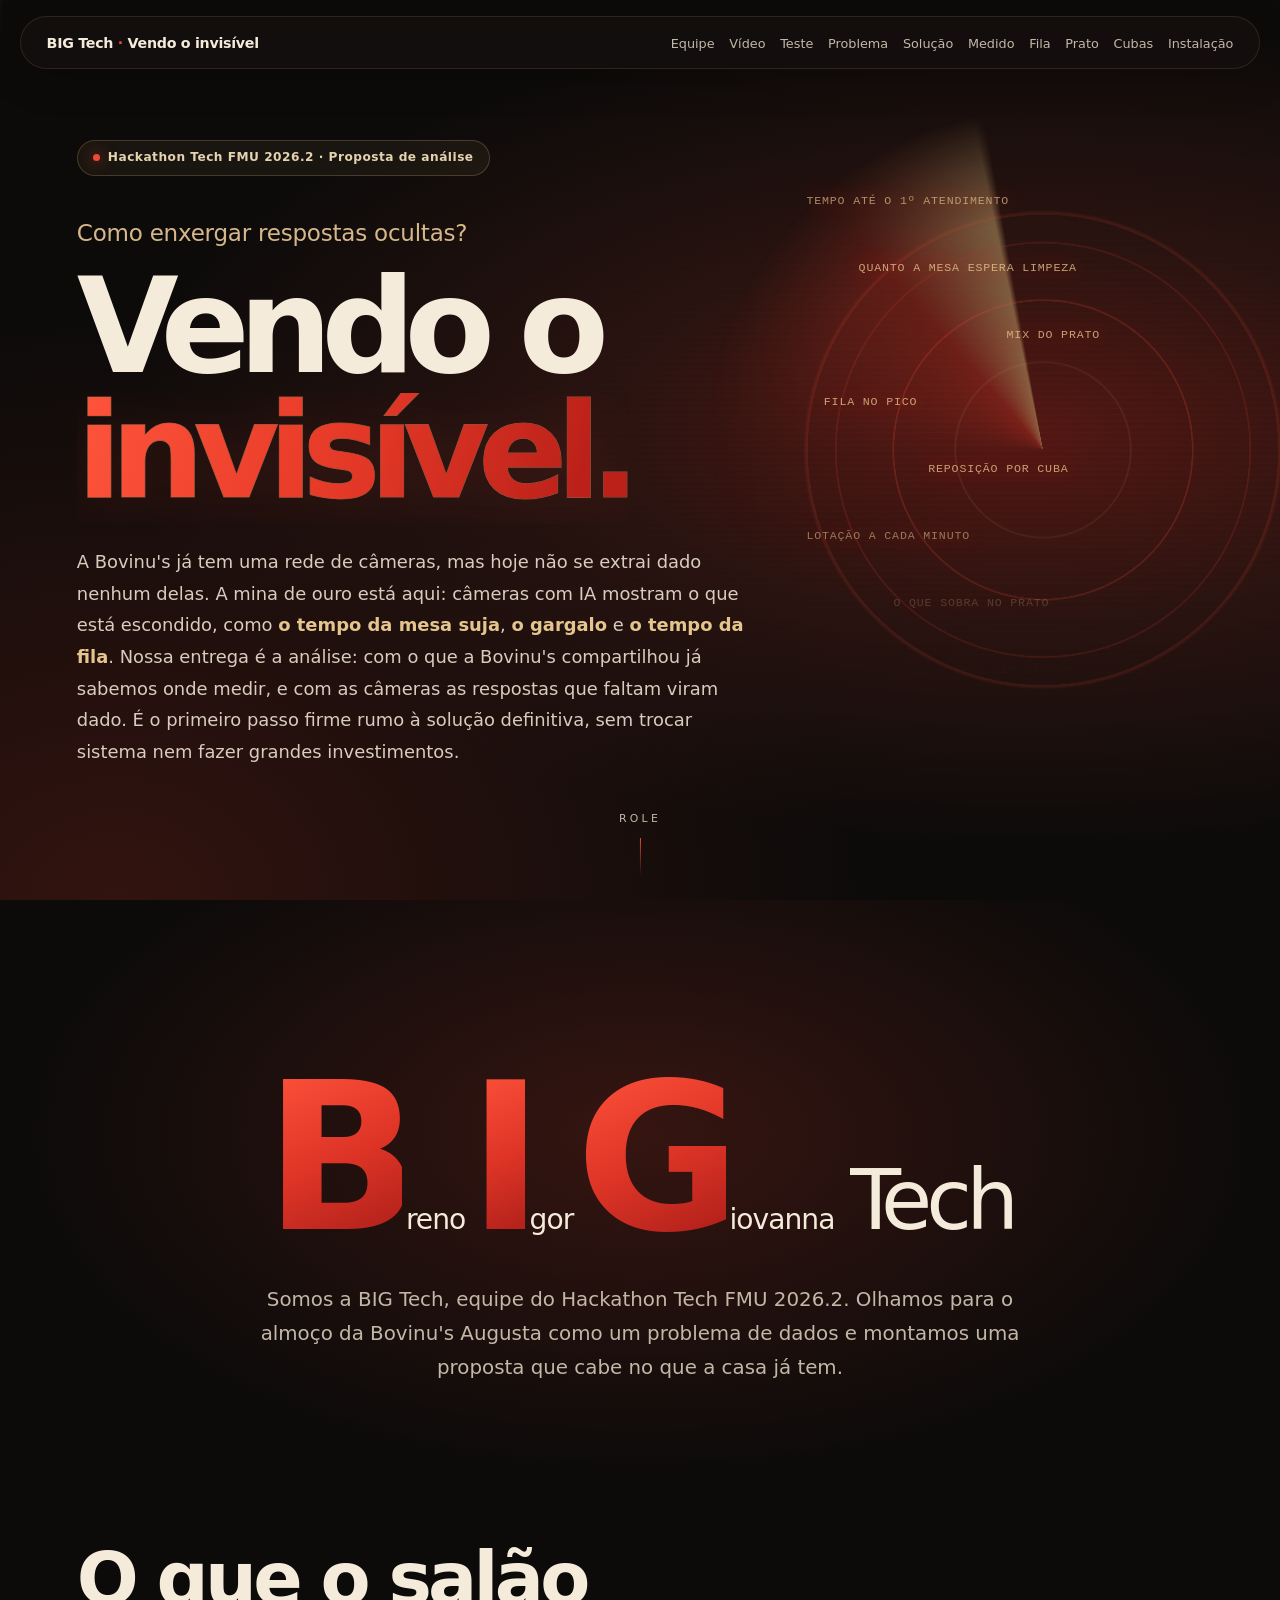
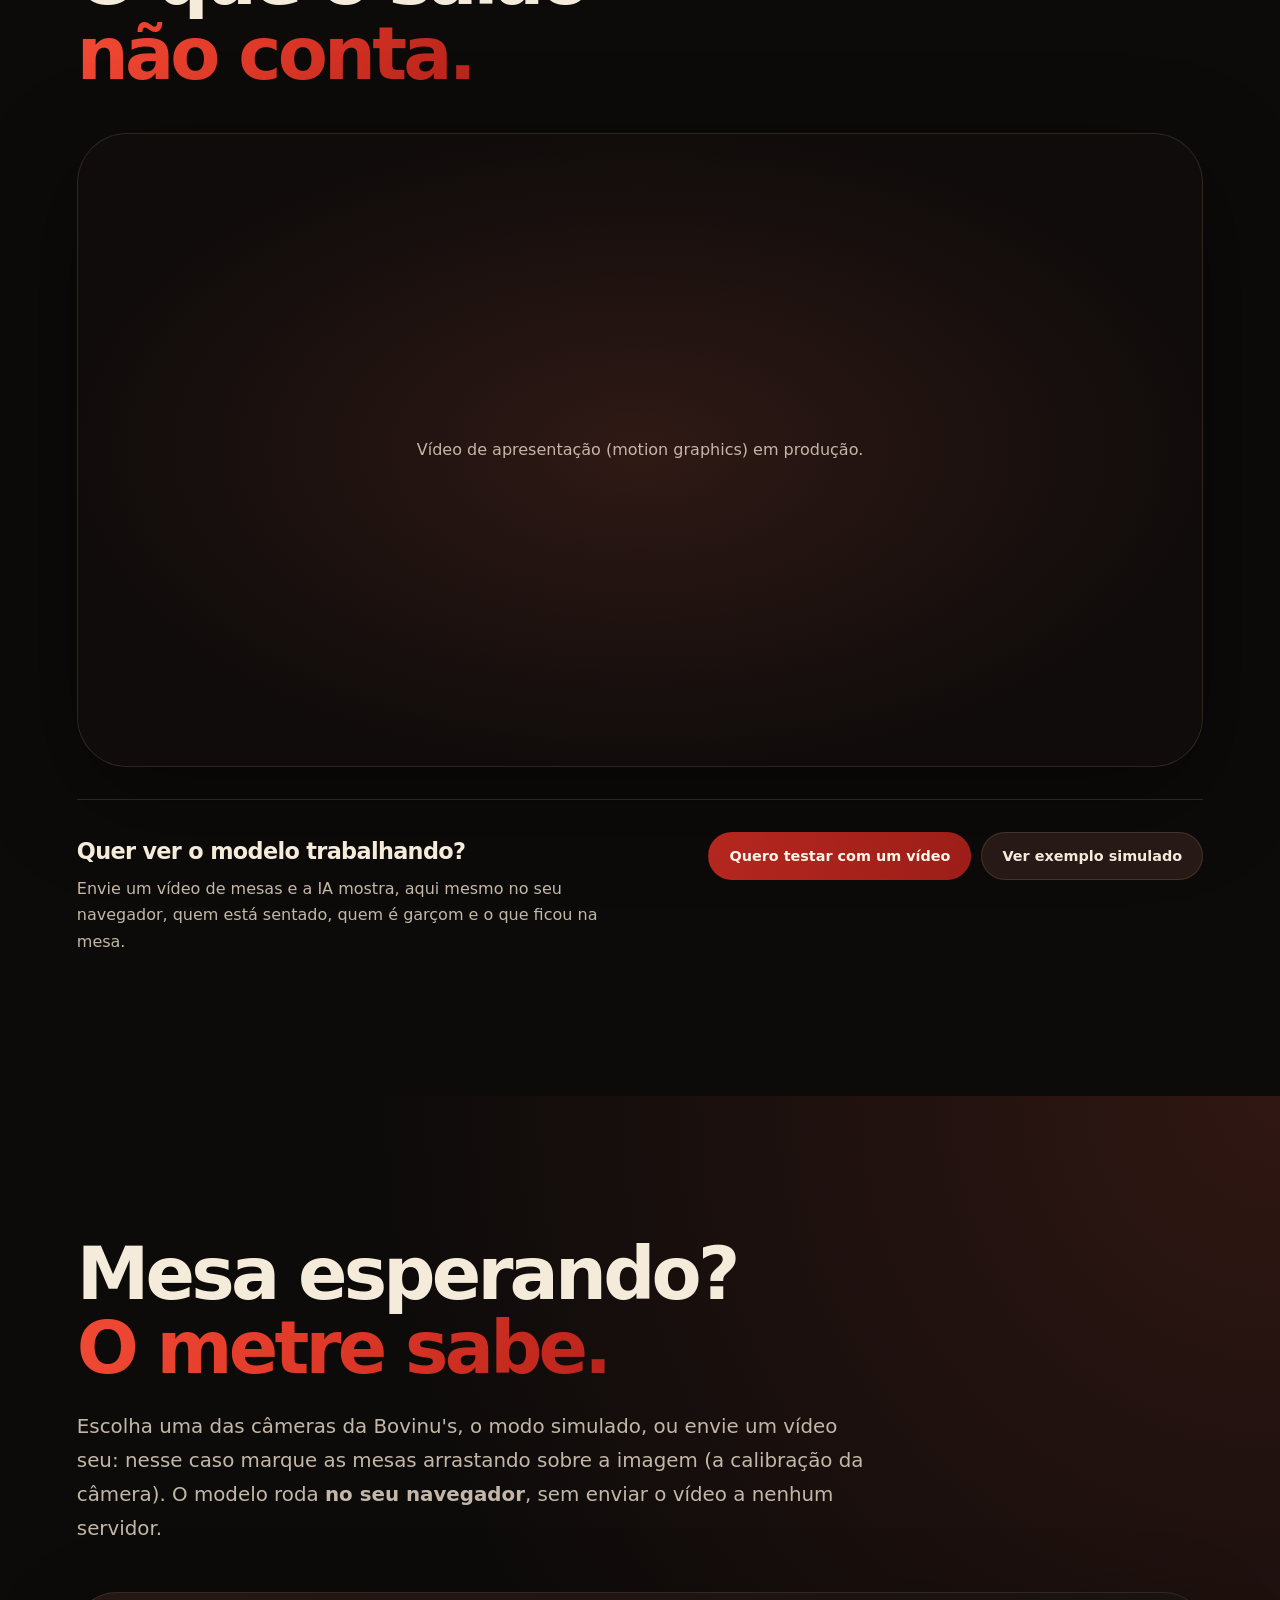
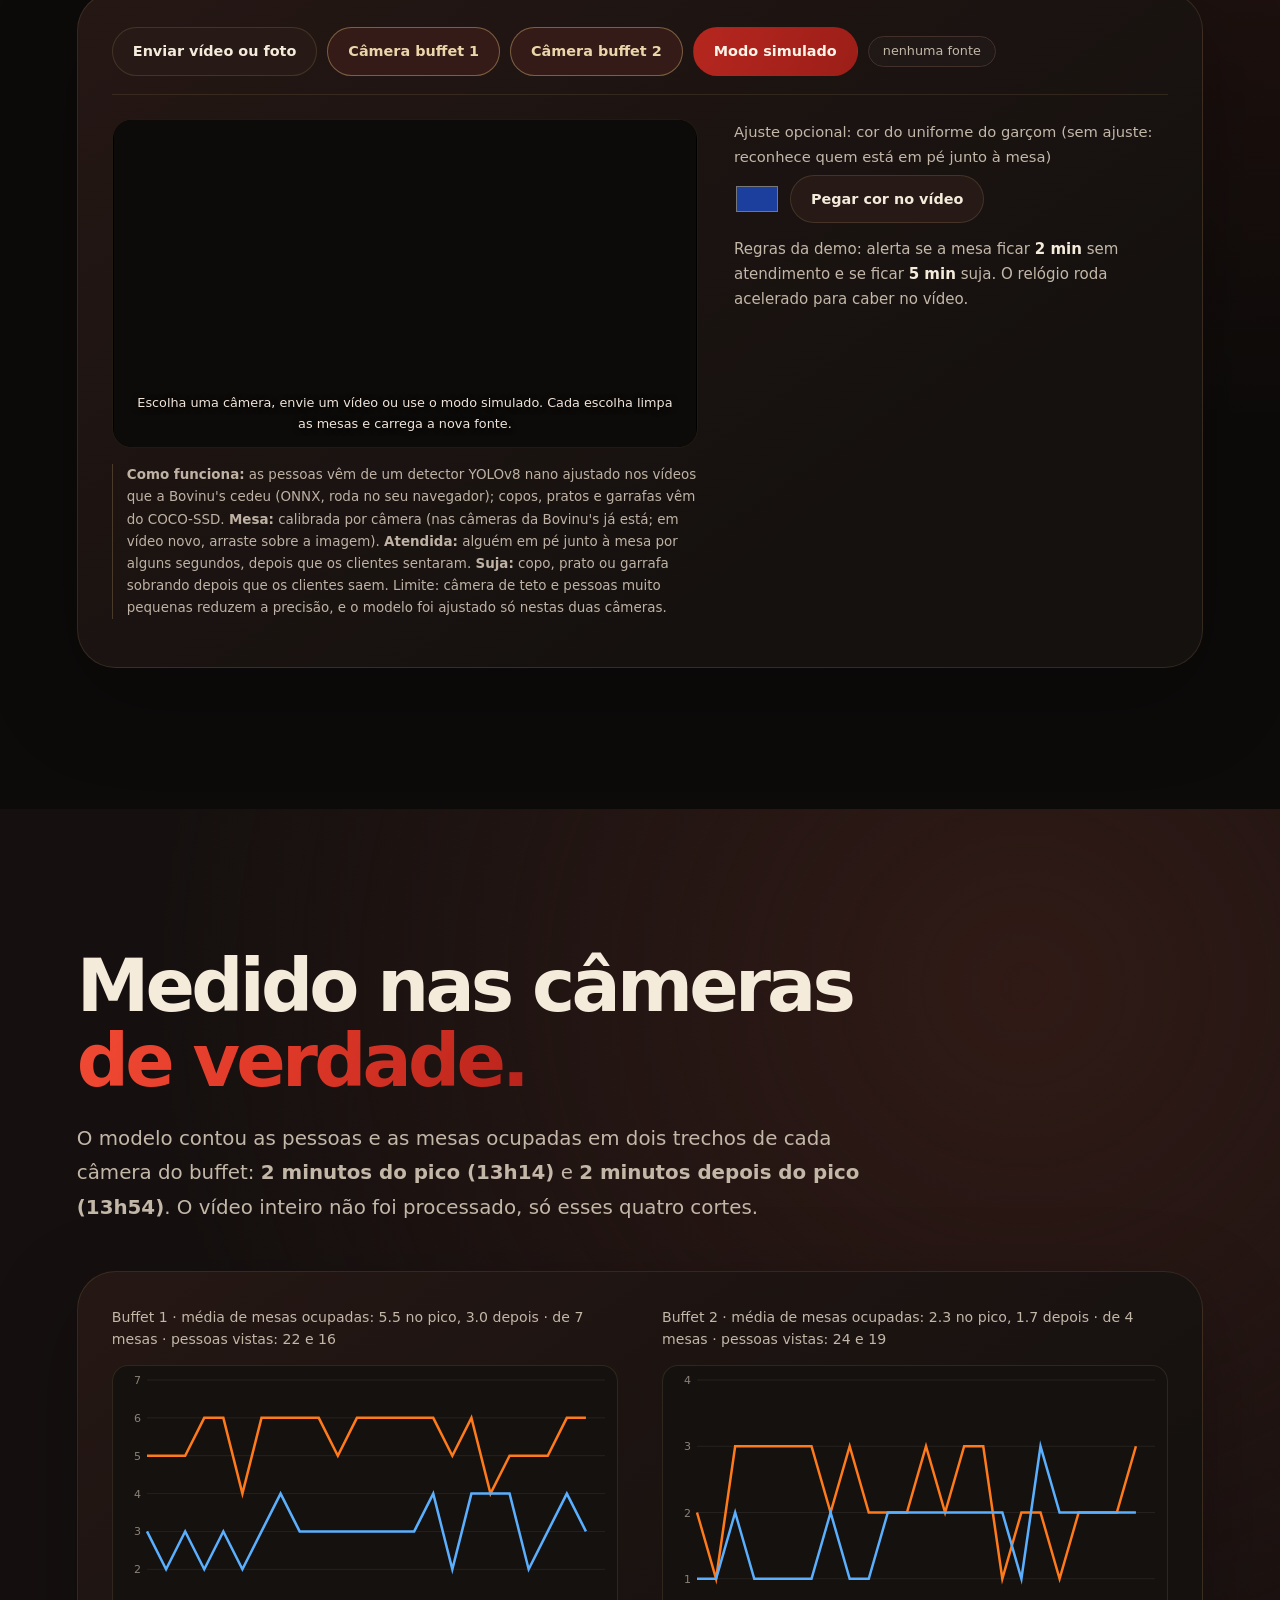
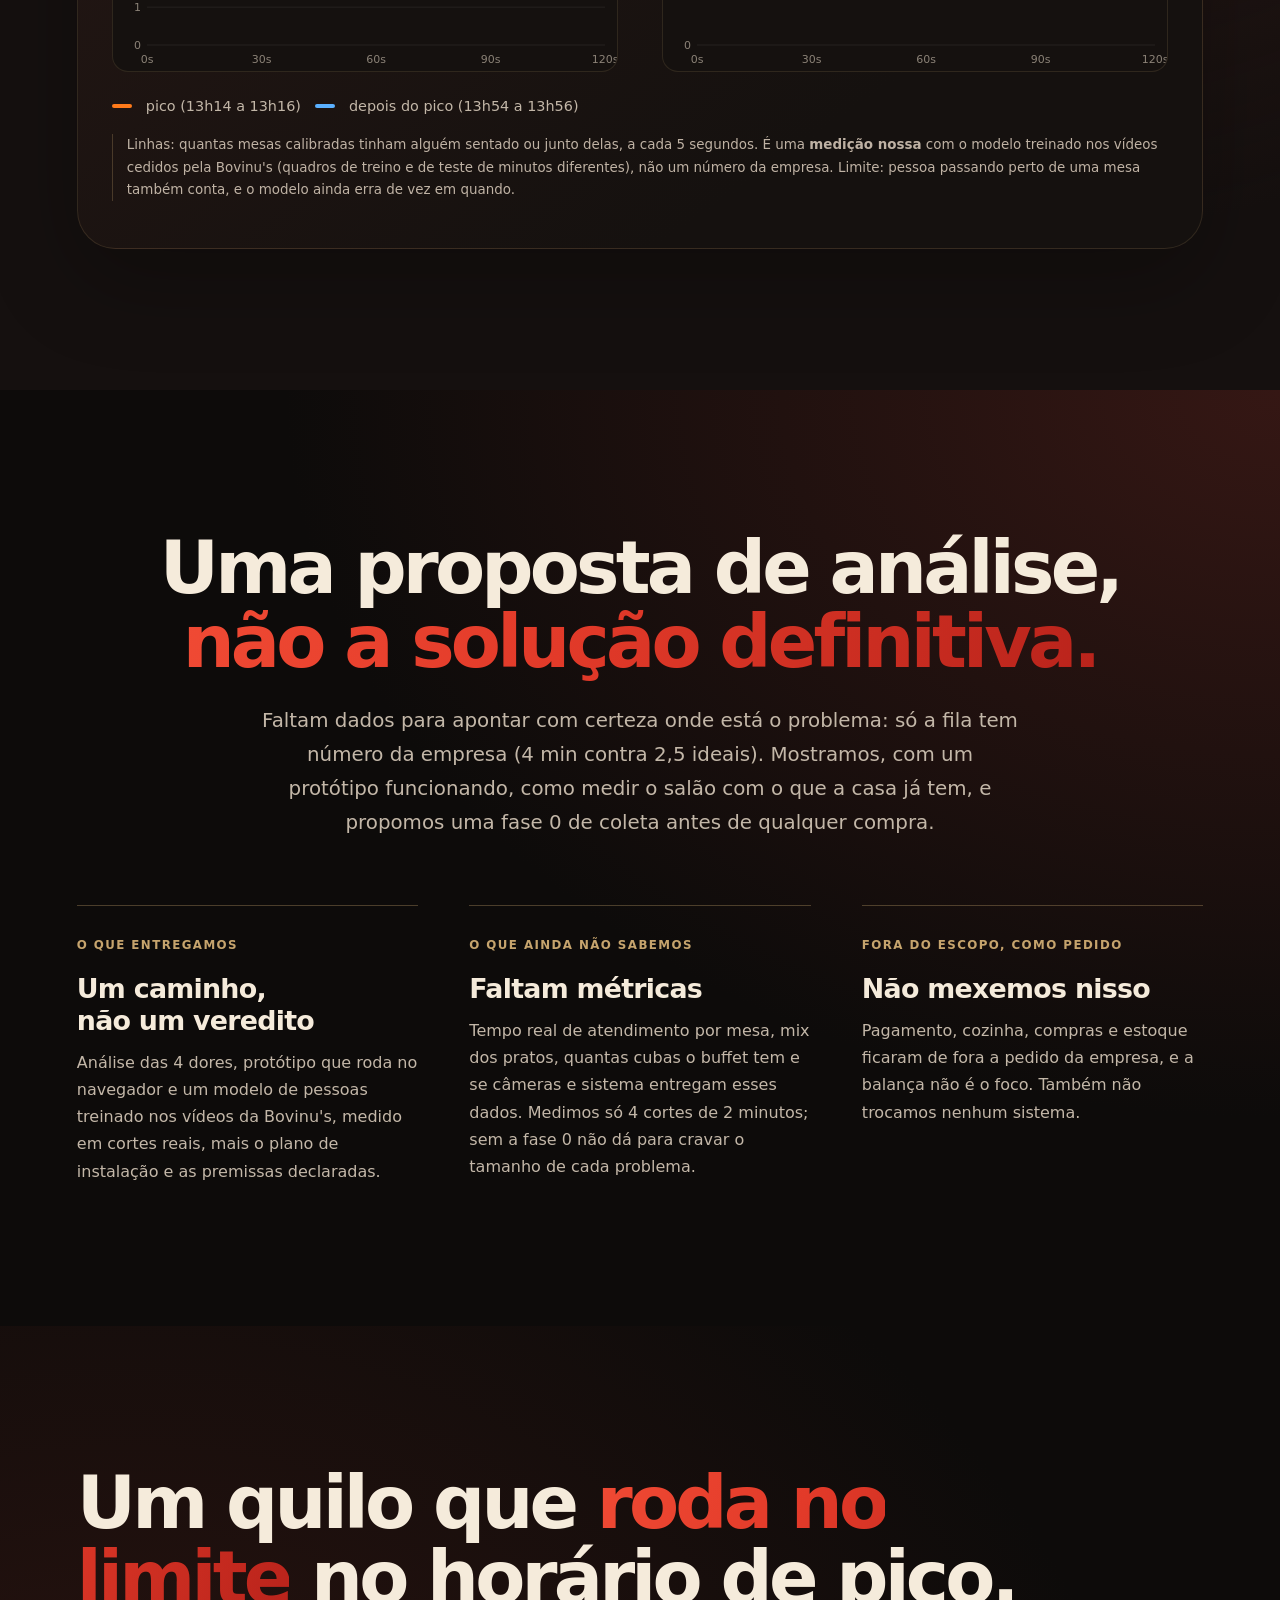
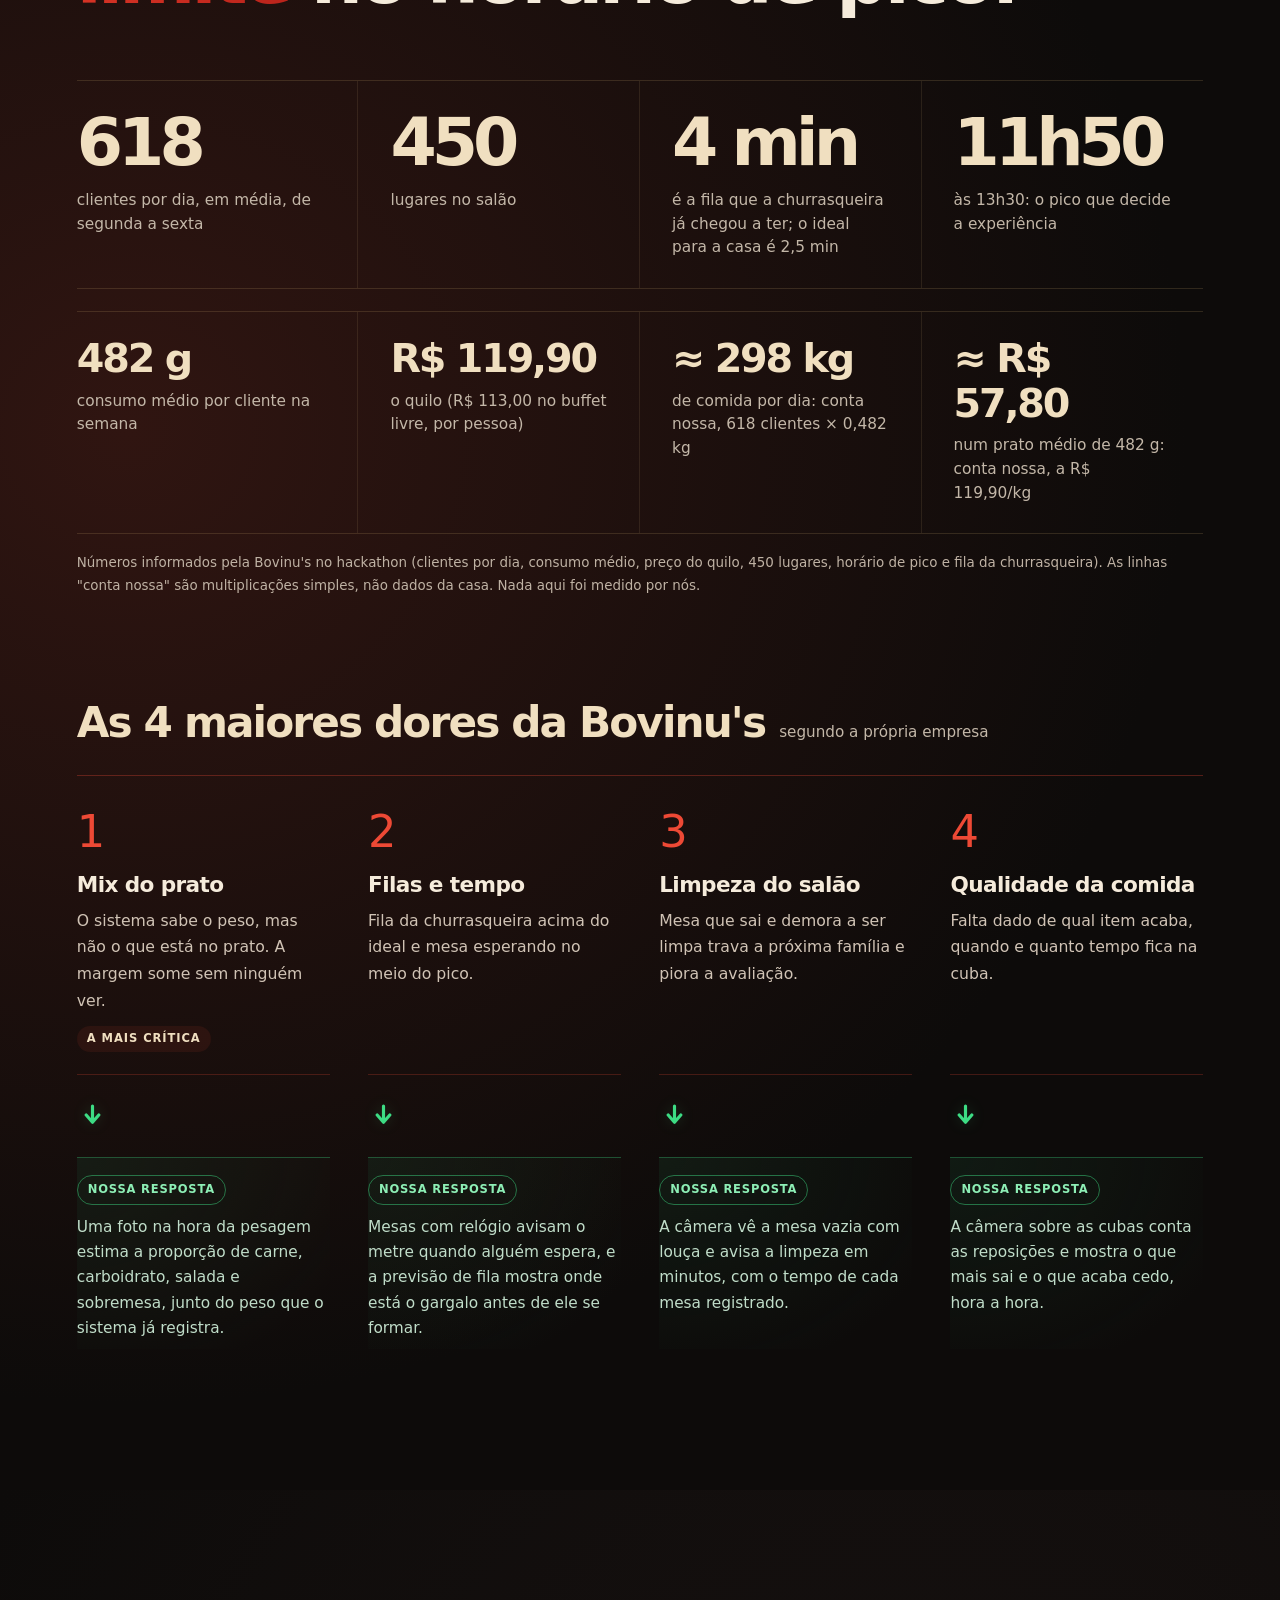
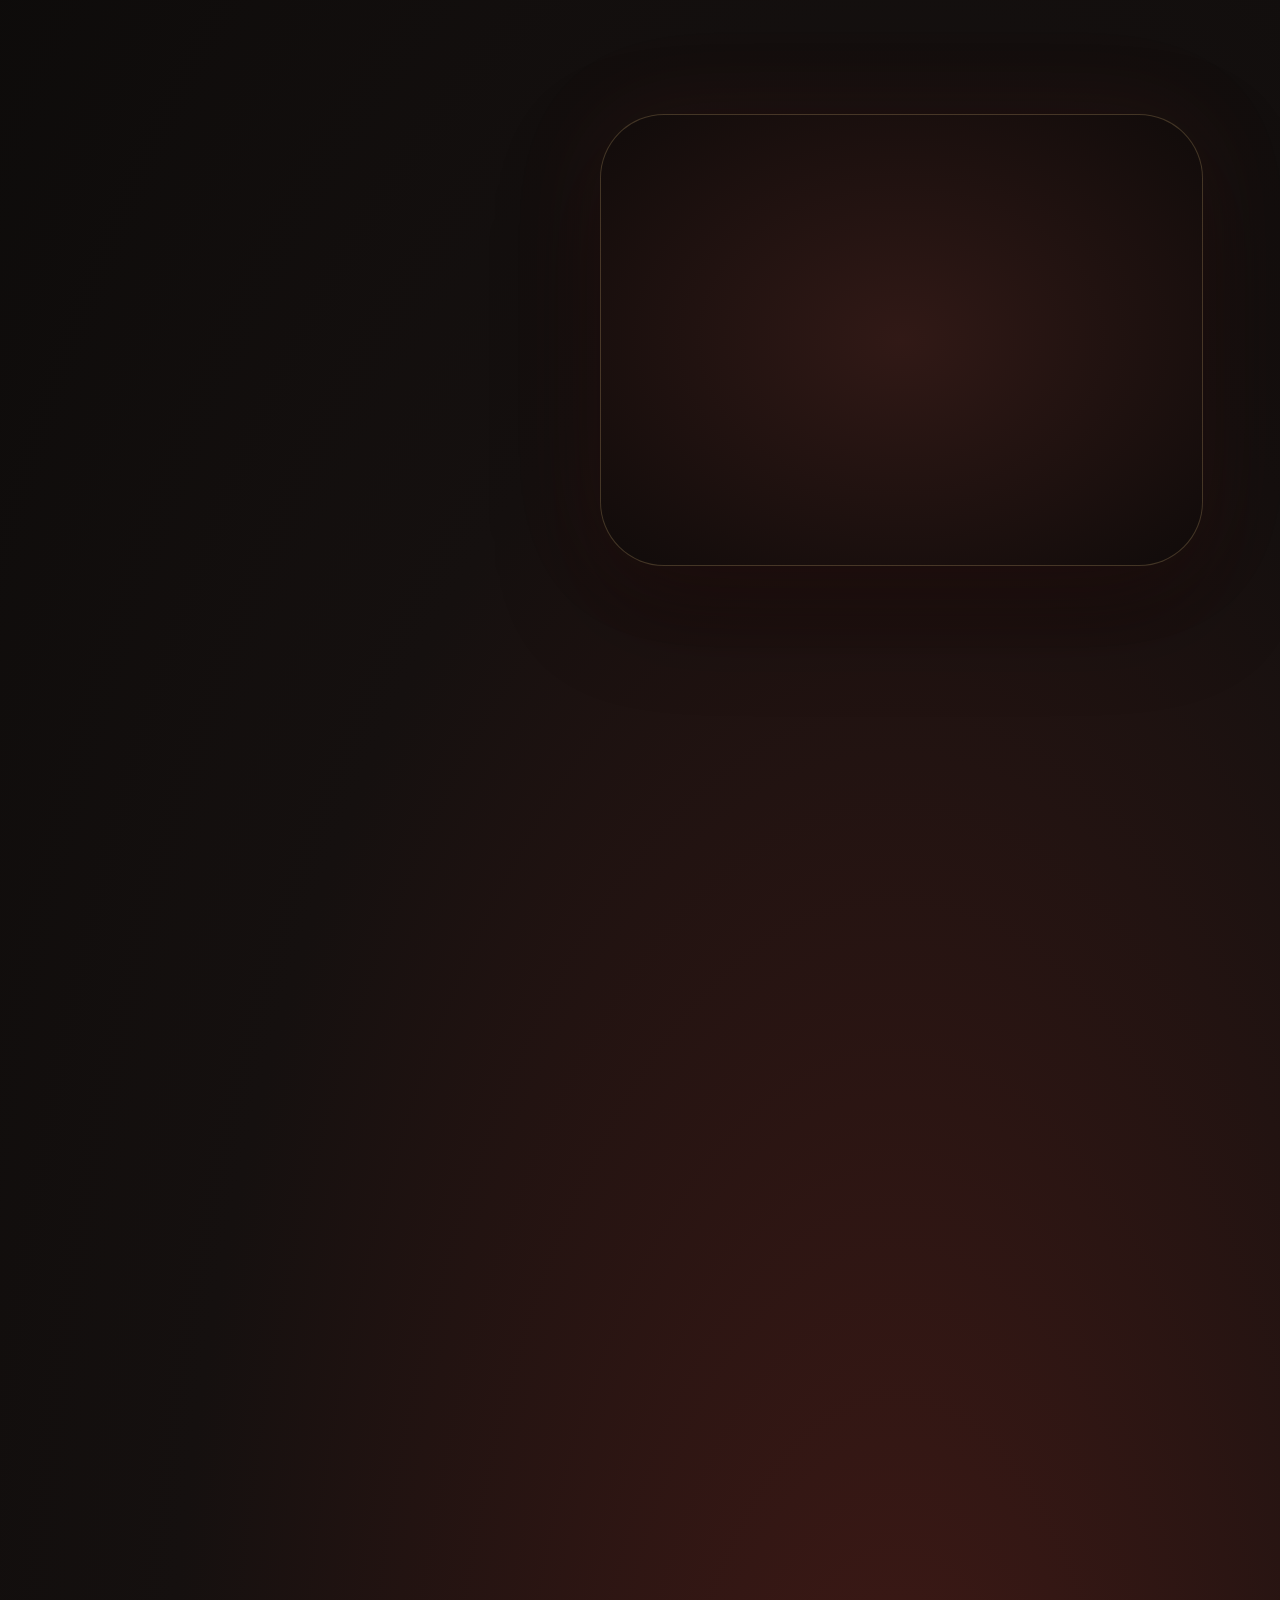
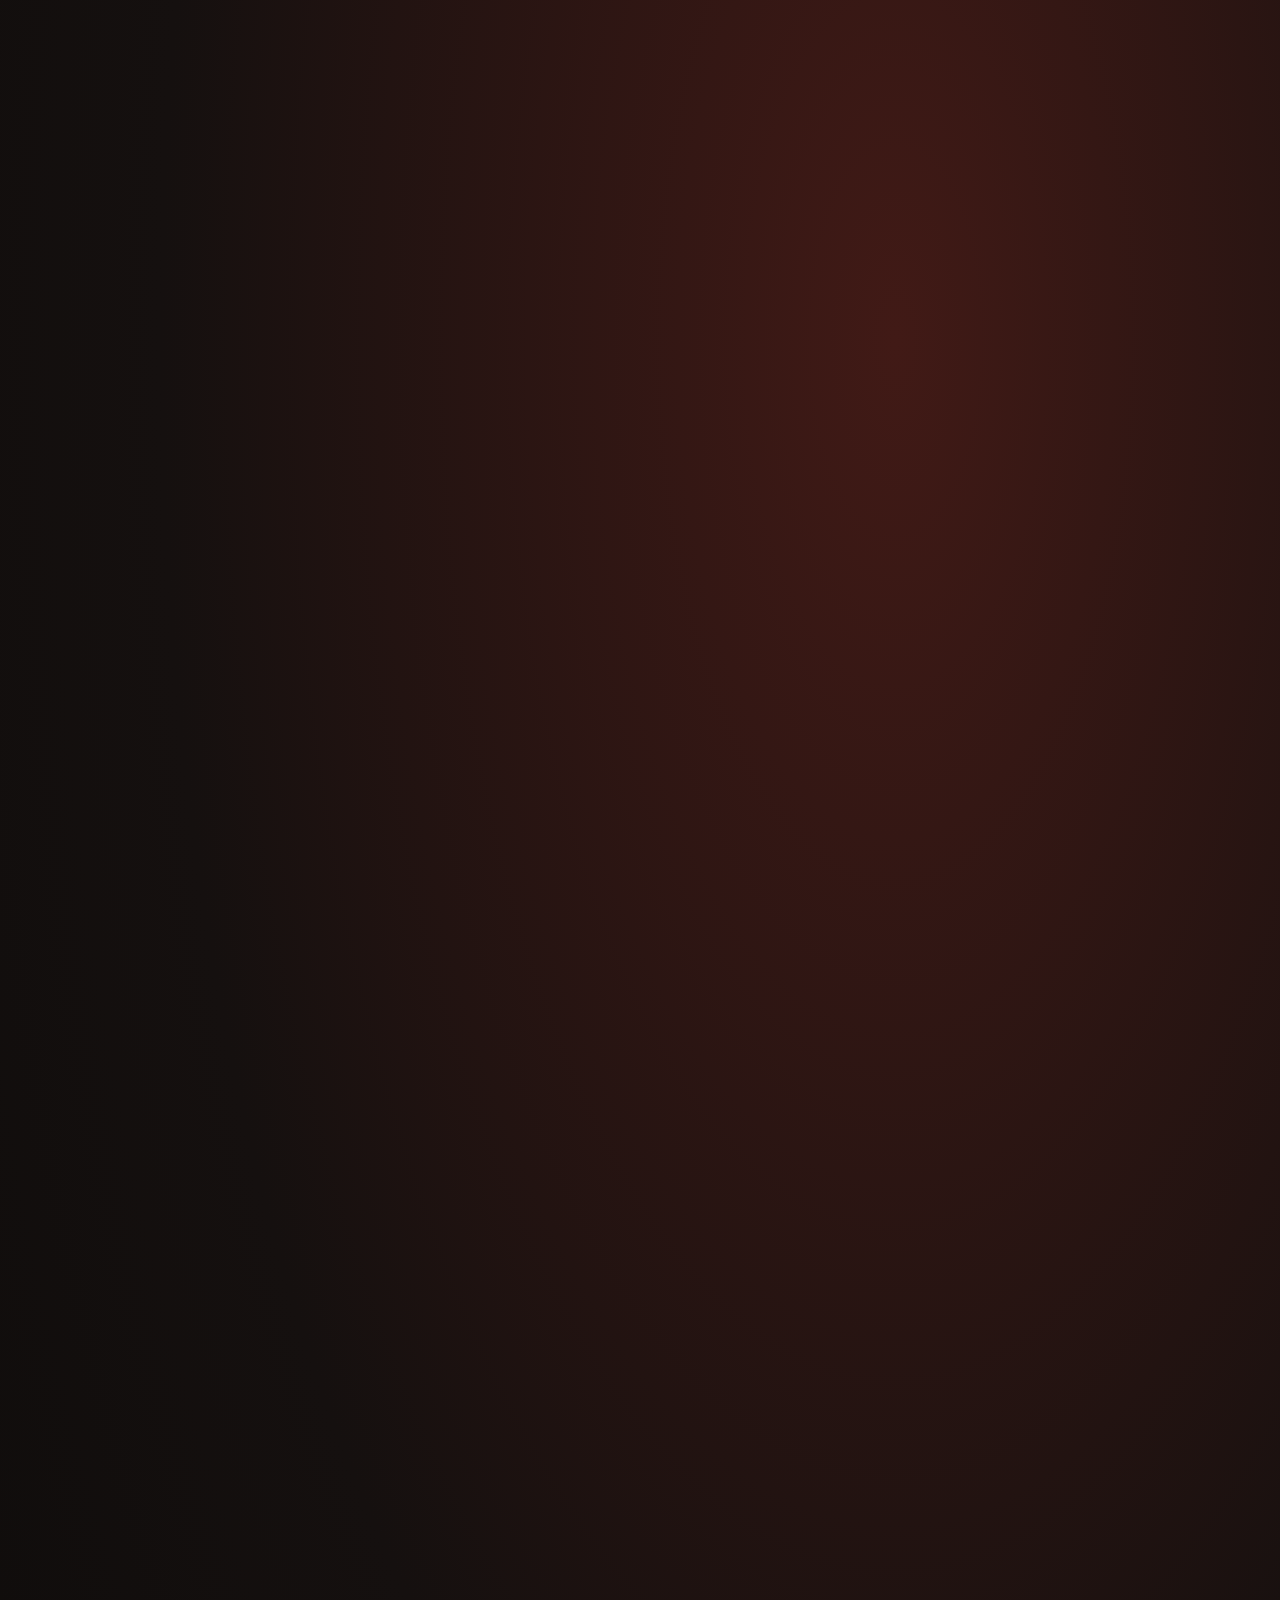
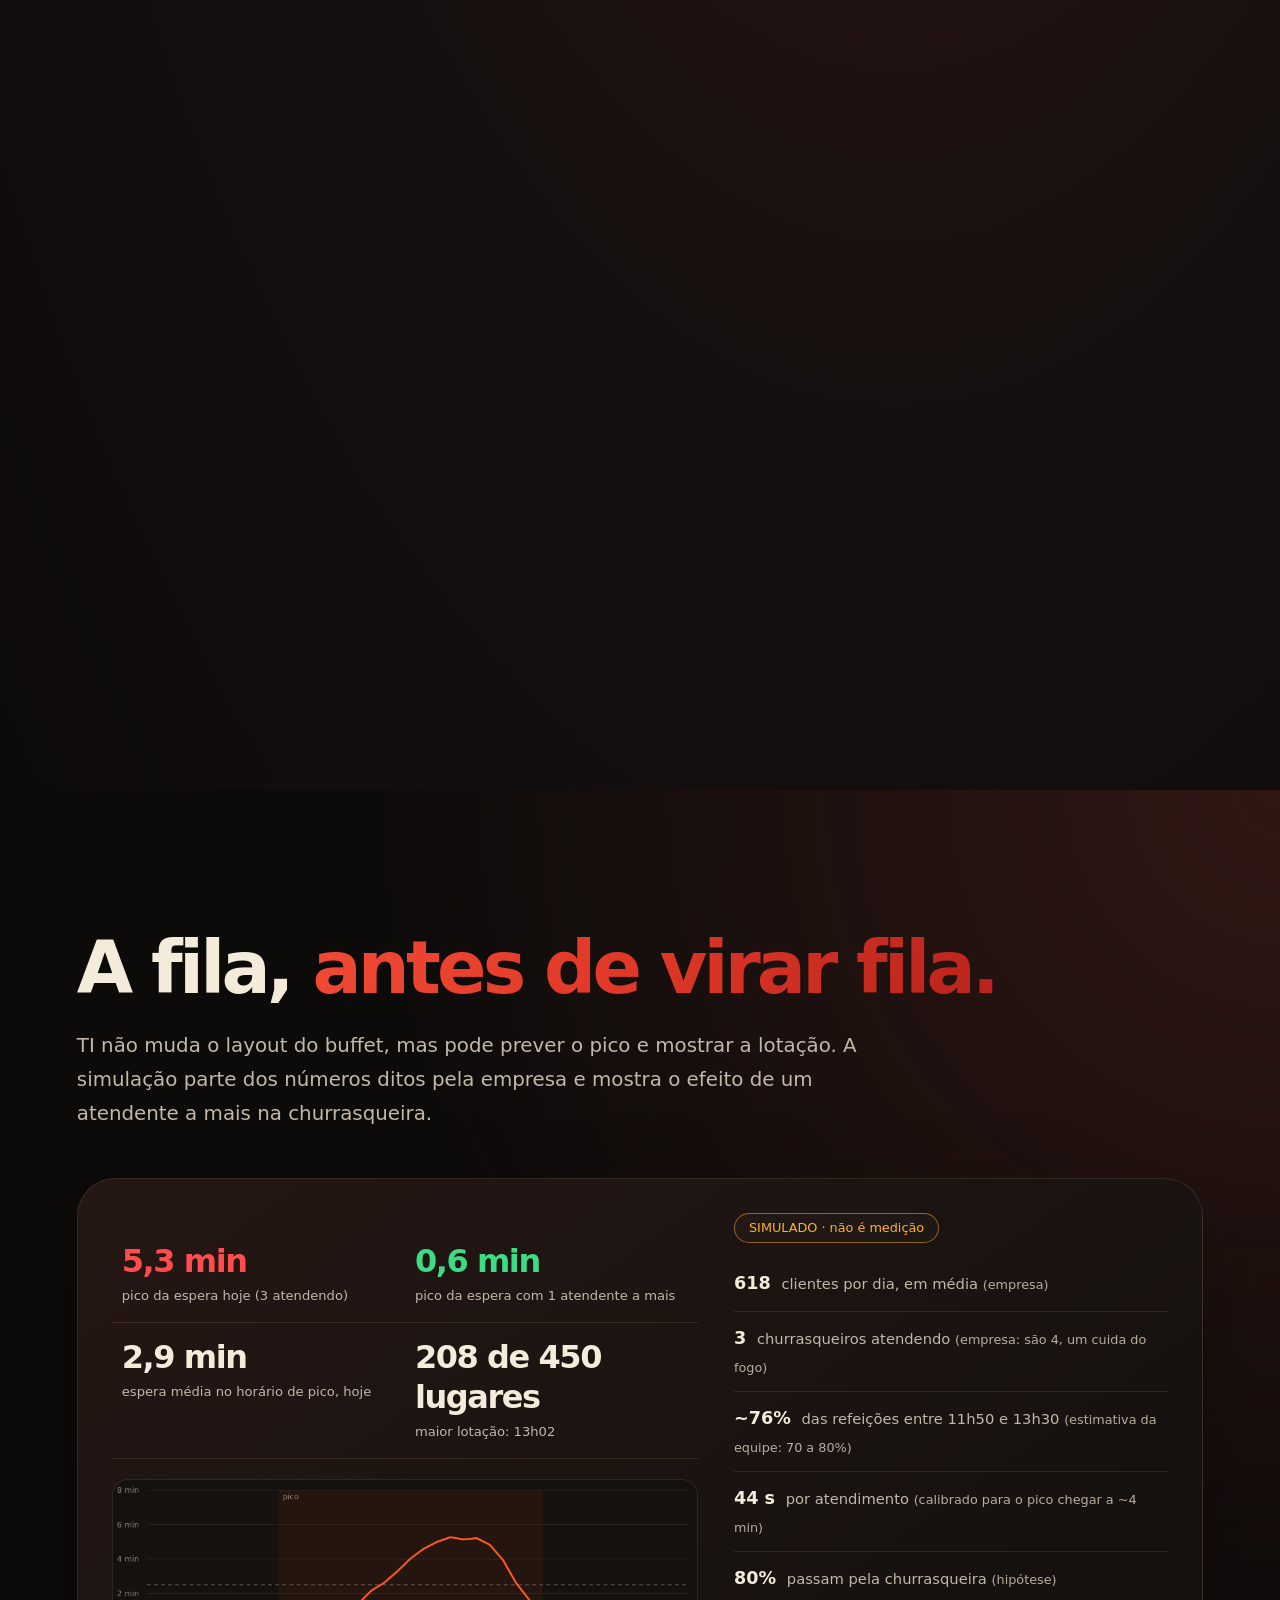
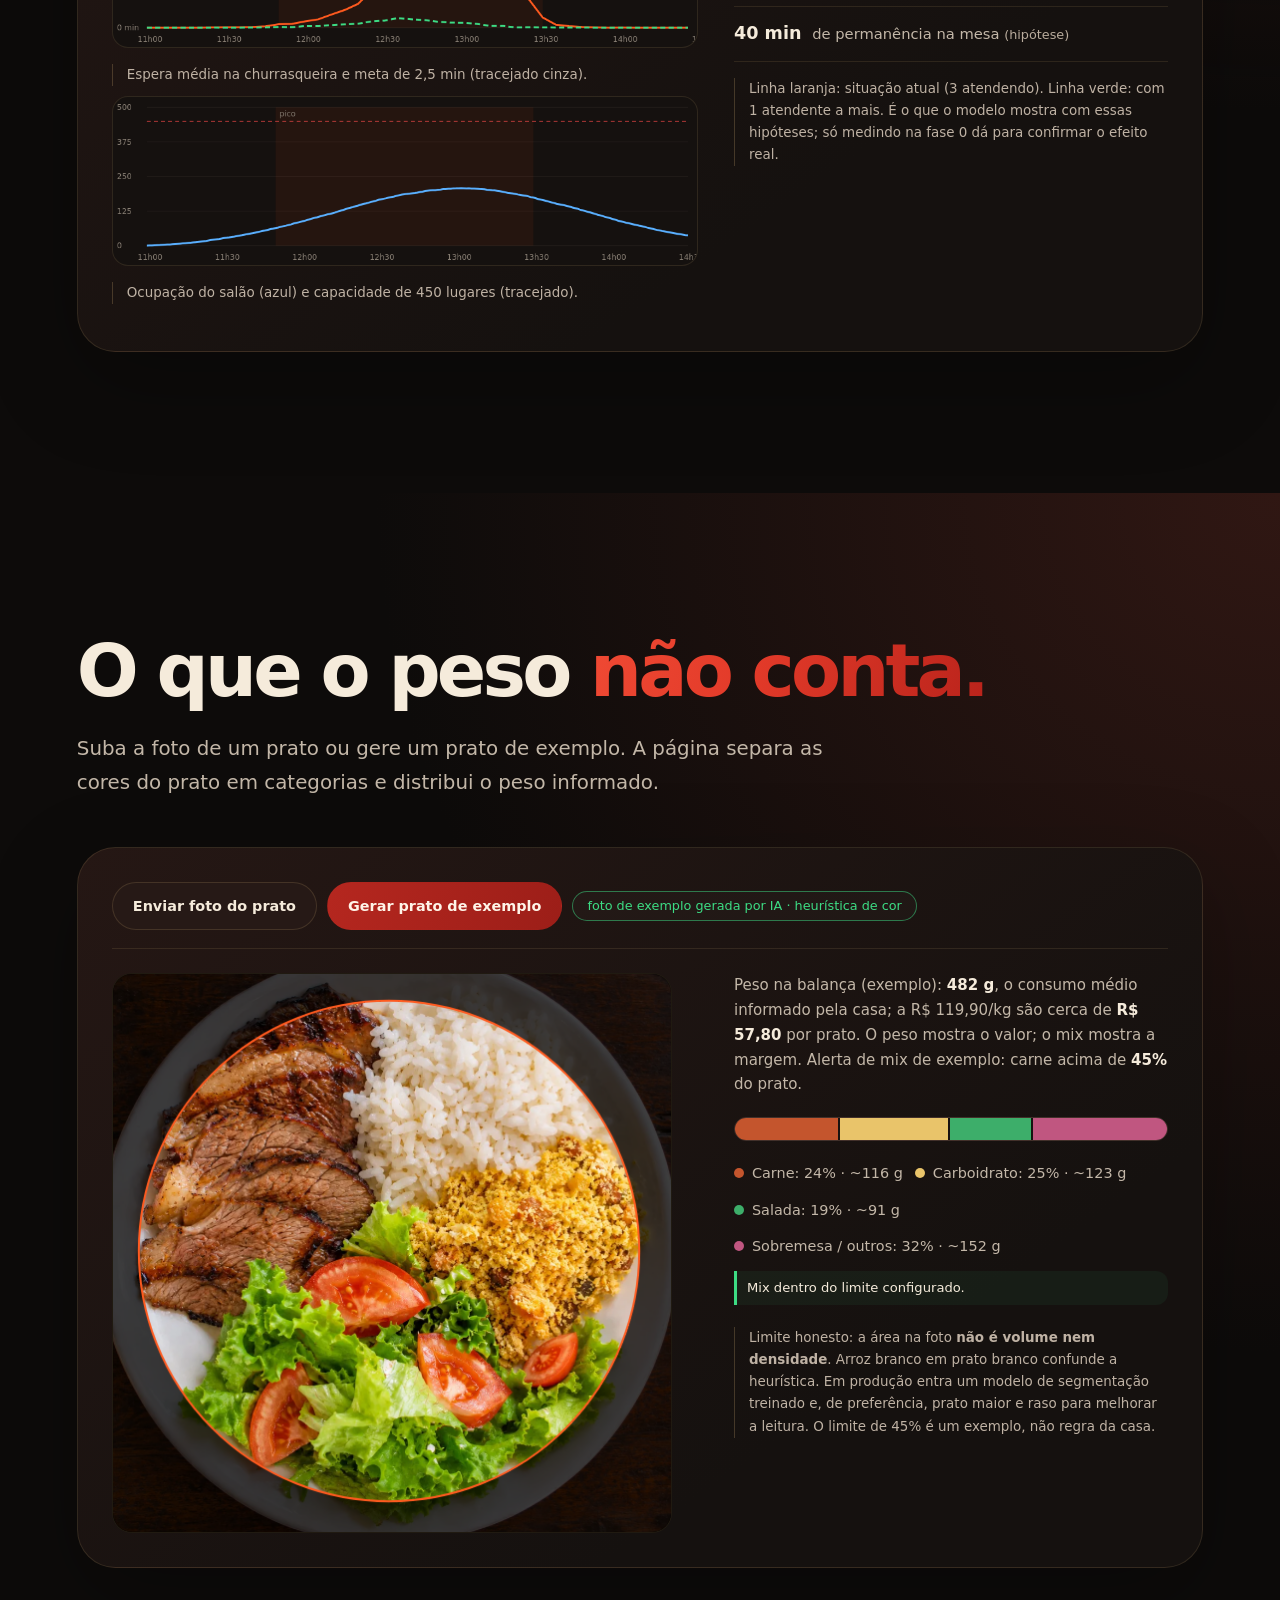
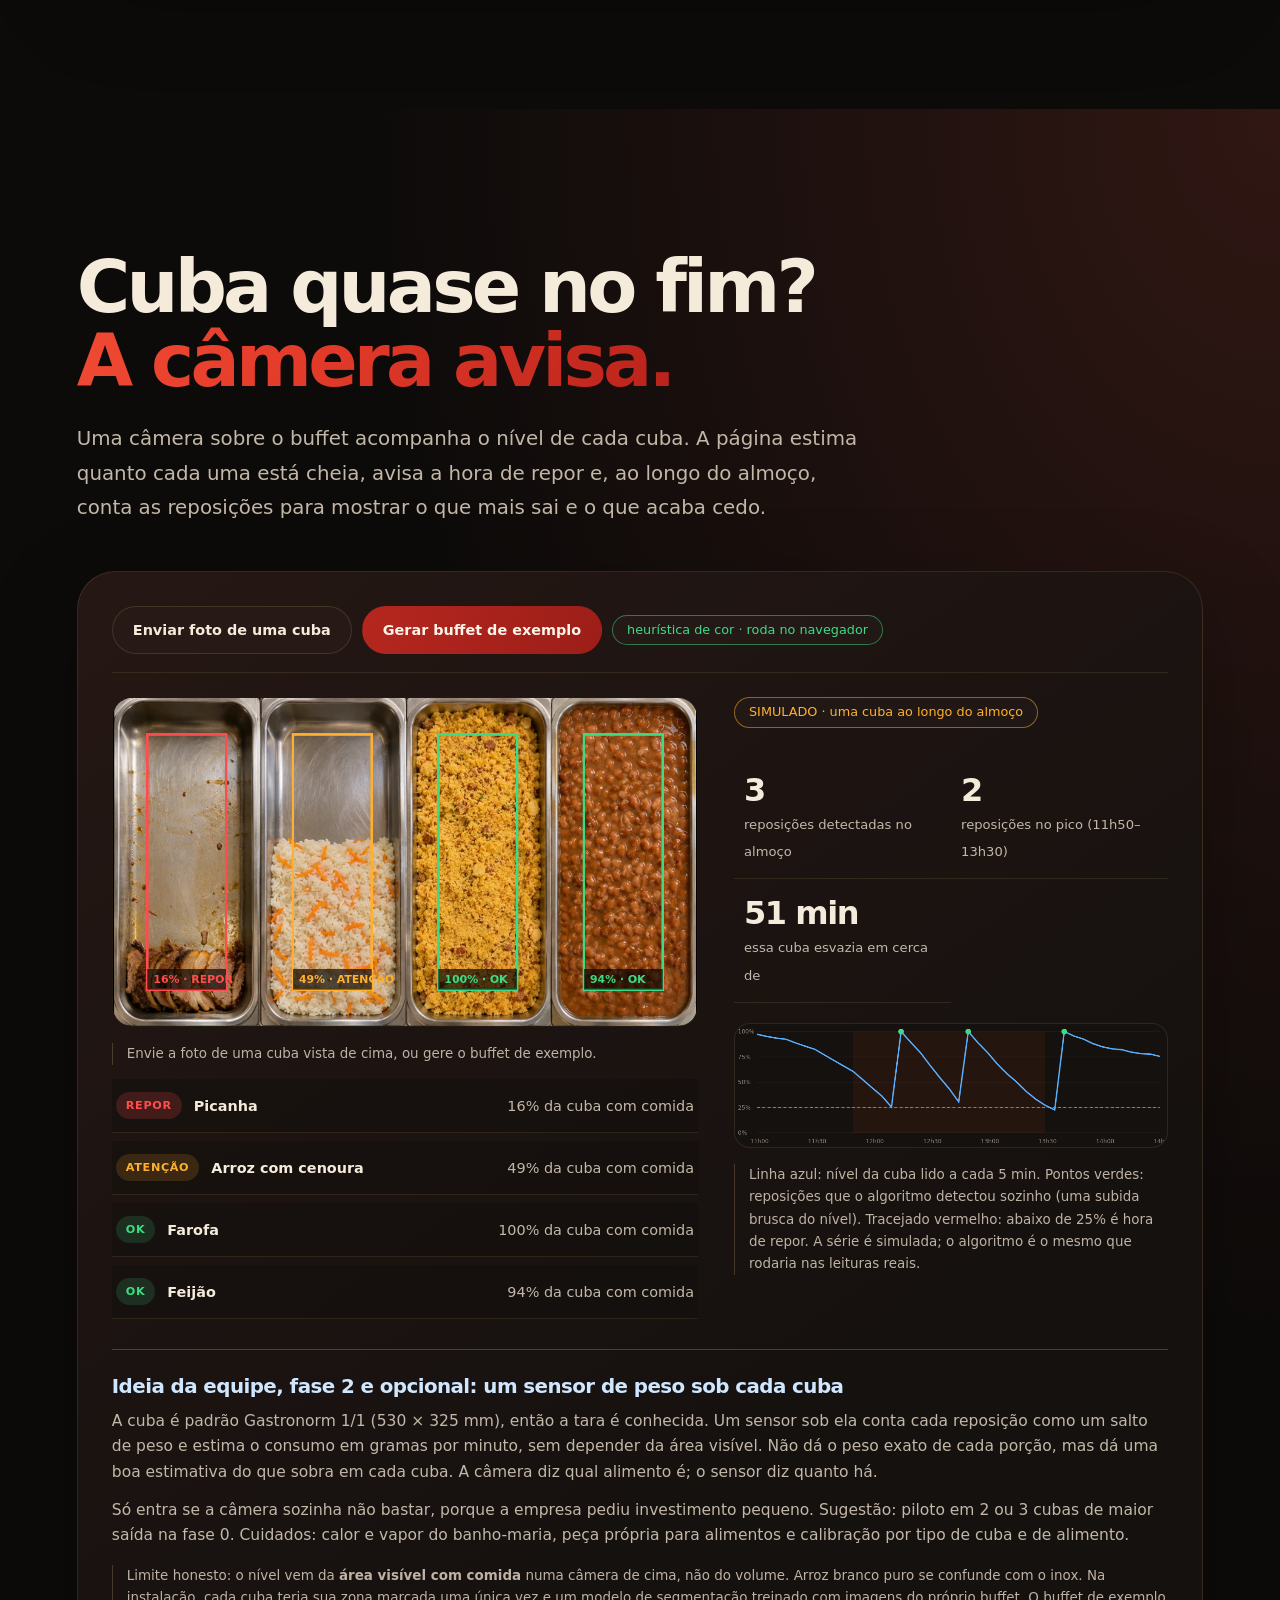
==== commit 6d02cf03: "feat(site): tema bordô cinematográfico, prato sem camada de cor e nota de funcionamento das mesas at" ====
--- a/site/index.html
+++ b/site/index.html
@@ -7,6 +7,7 @@
 <meta name="description" content="Como enxergar respostas ocultas? Visão computacional nas câmeras que a Bovinu's Augusta já tem: mesas, mix do prato e fila. Proposta de análise da equipe BIG Tech.">
 <link rel="icon" href="data:image/svg+xml,%3Csvg xmlns='http://www.w3.org/2000/svg' viewBox='0 0 32 32'%3E%3Crect width='32' height='32' rx='8' fill='%23ff5a1f'/%3E%3Ccircle cx='16' cy='16' r='6' fill='%230b0a09'/%3E%3C/svg%3E">
 <link rel="stylesheet" href="css/style.css?v=11">
+<link rel="stylesheet" href="css/tema-bordo.css?v=1">
 </head>
 <body>
 <div id="progress"></div>
@@ -106,7 +107,7 @@
             <canvas id="mesaCanvas" width="960" height="540"></canvas>
             <div class="hint" id="mesaHint">Escolha uma câmera, envie um vídeo ou use o modo simulado. Cada escolha limpa as mesas e carrega a nova fonte.</div>
           </div>
-          <p class="note">Detecção real: modelo COCO-SSD (TensorFlow.js), baixado uma vez e executado no seu computador. <b>Mesa:</b> o modelo reconhece a mesa; se a câmera não a enxerga, clientes sentados juntos formam uma mesa inferida. <b>Atendida:</b> alguém em pé junto à mesa por alguns segundos (a cor do uniforme afina isso). <b>Suja:</b> copo, prato ou garrafa sobrando depois que os clientes saem. Arrastar sobre a imagem e os botões manuais servem só para corrigir falhas. Limite: câmera de teto ou pessoas muito pequenas reduzem a precisão; em produção o modelo seria afinado com imagens do próprio salão.</p>
+          <p class="note"><b>Como funciona:</b> as pessoas vêm de um detector YOLOv8 nano ajustado nos vídeos que a Bovinu's cedeu (ONNX, roda no seu navegador); copos, pratos e garrafas vêm do COCO-SSD. <b>Mesa:</b> calibrada por câmera (nas câmeras da Bovinu's já está; em vídeo novo, arraste sobre a imagem). <b>Atendida:</b> alguém em pé junto à mesa por alguns segundos, depois que os clientes sentaram. <b>Suja:</b> copo, prato ou garrafa sobrando depois que os clientes saem. Limite: câmera de teto e pessoas muito pequenas reduzem a precisão, e o modelo foi ajustado só nestas duas câmeras.</p>
         </div>
         <div>
           <div class="ctrl"><span>Ajuste opcional: cor do uniforme do garçom <em id="uniState" style="color:#8a8176;font-style:normal">(sem ajuste: reconhece quem está em pé junto à mesa)</em></span>
@@ -387,7 +388,7 @@
 <script src="js/medido.js?v=2"></script>
 <script src="js/fila-core.js"></script>
 <script src="js/fila.js?v=2"></script>
-<script src="js/prato.js?v=5"></script>
+<script src="js/prato.js?v=6"></script>
 <script src="js/cubas-core.js?v=2"></script>
 <script src="js/cubas.js?v=4"></script>
 </body>
--- a/site/css/tema-bordo.css
+++ b/site/css/tema-bordo.css
@@ -0,0 +1,185 @@
+/* Tema bordô cinematográfico (referência visual da equipe). Camada por cima de style.css: só apresentação. */
+:root {
+  color-scheme: dark;
+  --bg:#0d0b0a; --bg-2:#15100f; --card:#1b1412; --line:#42302a;
+  --text:#f5ebdb; --muted:#c3b7a8; --ember:#ed4935; --ember-2:#c6a46d;
+  --radius:24px; --maxw:1280px;
+  --gutter:clamp(22px,6vw,80px);
+}
+html{scroll-padding-top:100px}
+body{font-family:system-ui,-apple-system,"Segoe UI",sans-serif;line-height:1.7;background:var(--bg)}
+::selection{background:#b5271f;color:#fff4e8}
+:focus-visible{outline:2px solid var(--ember-2);outline-offset:5px}
+a{text-underline-offset:4px}
+.wrap{padding-inline:var(--gutter)}
+section{padding-block:clamp(88px,11vw,160px)}
+h1,h2,h3{letter-spacing:-.052em;text-wrap:balance}
+h2{font-size:clamp(2.5rem,5.7vw,5.5rem);font-weight:760;line-height:1.02;max-width:1060px}
+h3{line-height:1.18;letter-spacing:-.028em}
+.lead{max-width:790px;line-height:1.72;font-size:clamp(1.04rem,1.6vw,1.24rem);margin-top:24px}
+.grad{background-image:linear-gradient(110deg,#f04a34 0%,#e23a29 42%,#b9231b 100%)}
+#progress{height:2px;box-shadow:0 0 16px #ed4935}
+nav.top{top:16px;left:50%;transform:translateX(-50%);width:calc(100% - 40px);max-width:1450px;border-radius:100px;border:1px solid #c6a46d25;background:#15100fd9;backdrop-filter:blur(22px);padding:12px clamp(16px,2vw,28px);gap:18px;box-shadow:0 10px 40px #0003}
+nav.top b{white-space:nowrap;color:var(--text);font-size:.89rem;letter-spacing:-.02em}
+nav.top ul{gap:clamp(9px,1.15vw,20px);align-items:center}
+nav.top a{font-size:.8rem;white-space:nowrap;padding:6px 0;transition:color .2s}
+nav.top a:hover{color:var(--ember-2)}
+
+#hero{isolation:isolate;min-height:100svh;padding-top:clamp(122px,15vh,180px);padding-bottom:110px;background:radial-gradient(ellipse at 80% 48%,#541713 0%,#291310 29%,transparent 62%),radial-gradient(ellipse at 9% 100%,#32130f 0%,transparent 45%),#0d0b0a}
+#hero::before{content:"";position:absolute;inset:0;pointer-events:none;z-index:-1;opacity:.35;background:repeating-linear-gradient(0deg,transparent 0 4px,#d6b38610 5px 6px);mask-image:radial-gradient(ellipse at 80% 48%,#000,transparent 65%)}
+#hero::after{content:"";position:absolute;pointer-events:none;z-index:-1;left:55%;top:50%;width:clamp(380px,53vw,950px);aspect-ratio:1;transform:translateY(-50%);border-radius:50%;background:radial-gradient(circle,transparent 0 18%,#c6a46d18 18.2% 18.4%,transparent 18.6% 31%,#f04a3437 31.1% 31.3%,transparent 31.5% 43%,#b8342838 43.1% 43.3%,transparent 43.5% 49%,#ed493526 49.1% 49.4%,transparent 50% 60%),conic-gradient(from 0deg,transparent 0deg 245deg,#ed493506 270deg,#e23a2945 319deg,#c6a46d80 348deg,transparent 350deg);mask-image:radial-gradient(circle,#000 0 48%,#0008 60%,transparent 71%);animation:big-optica 22s linear infinite}
+@keyframes big-optica{to{transform:translateY(-50%) rotate(360deg)}}
+#hero .wrap{width:100%;position:relative;z-index:2}
+#hero .pill{border-color:#c6a46d44;background:#c6a46d11;color:#e5d3af;font-size:.76rem;font-weight:600;letter-spacing:.04em;padding:9px 15px}
+#hero .pill::before{content:"";height:7px;width:7px;border-radius:50%;background:#ed4935;box-shadow:0 0 15px #ed4935}
+#hero .ask{margin:38px 0 15px;color:#d6b78b;font-weight:500;font-size:clamp(1.05rem,1.8vw,1.5rem);letter-spacing:-.01em}
+#hero h1{font-size:clamp(4rem,10.3vw,10rem);line-height:.9;font-weight:800;letter-spacing:-.085em;text-wrap:initial}
+#hero h1 .line{padding-bottom:.18em;margin-bottom:-.13em;overflow:hidden}
+#hero h1 .inv{color:var(--ember)}
+#hero h1 .inv::before{-webkit-text-stroke:1px #c6a46d88}
+#hero h1 .fill{background:linear-gradient(105deg,#ff543b,#e63a28 48%,#bc2119 90%);background-clip:text;-webkit-background-clip:text;color:transparent;filter:drop-shadow(0 6px 28px #ed493520)}
+#hero .lead{max-width:670px;color:#d7ccbd;font-size:clamp(1rem,1.4vw,1.17rem);line-height:1.76}
+#hero .hl{color:#e5c58e;font-weight:700}
+.hidden-metrics{left:63%;right:3%;top:20%;bottom:18%;overflow:hidden}
+.hidden-metrics span{font-family:ui-monospace,Consolas,monospace;font-size:clamp(.65rem,.91vw,.85rem);letter-spacing:.07em;white-space:normal;max-width:90%;color:#e5c58e;text-shadow:0 0 22px #e63a28}
+.scroll-cue{font-size:.68rem;letter-spacing:.3em;bottom:24px}
+
+#equipe{padding-top:clamp(100px,13vw,190px);padding-bottom:clamp(55px,8vw,105px);background:radial-gradient(ellipse at 50% 40%,#361511 0%,transparent 67%)}
+.wordmark{max-width:none;justify-content:center;align-items:baseline;gap:0;line-height:.9;white-space:normal;margin:0}
+.wordmark .w{margin-right:.035em}
+.wordmark b{font-size:clamp(5rem,16vw,13rem);font-weight:850;letter-spacing:-.09em;background:linear-gradient(155deg,#ff533b,#df3527 50%,#a71c17);color:transparent;background-clip:text;-webkit-background-clip:text}
+.wordmark i{font-size:clamp(1rem,2.2vw,1.9rem);letter-spacing:-.035em;margin-left:.14em;font-weight:500}
+.wordmark em{font-size:clamp(2.2rem,6.5vw,5.6rem);letter-spacing:-.07em;font-weight:260}
+#equipe .lead{margin:32px auto 0;text-align:center;max-width:760px}
+#video{padding-top:55px}
+#video h2{max-width:850px}
+.videobox{border-radius:clamp(20px,4vw,50px);border:1px solid #c6a46d2c;background:radial-gradient(ellipse at center,#2f1915,#100c0b 72%);box-shadow:0 30px 100px #0007;margin-top:42px}
+.cta{border:0;border-radius:0;background:transparent;padding:32px 0 0;align-items:flex-start;border-top:1px solid #c6a46d30;margin-top:32px;gap:24px}
+.cta b{font-size:1.4rem;letter-spacing:-.03em}
+.cta p{font-size:1rem;line-height:1.65}
+button,.btn,label.btn{border-radius:999px;padding:11px 20px;font-weight:650;background:#261916;color:var(--text);border:1px solid #c6a46d30;transition:background .2s,border-color .2s,box-shadow .2s}
+button:hover:not(:disabled),label.btn:hover{border-color:#df3527;background:#3c201b;box-shadow:0 4px 24px #ed493514}
+button.primary,label.btn.primary{background:linear-gradient(110deg,#b5271f,#9c1e18);color:#fff4e8;border:1px solid transparent;font-weight:750}
+button.primary:hover:not(:disabled),label.btn.primary:hover{background:#a9241a;color:#fff4e8}
+.pill{background:#ffffff05;line-height:1.3}
+
+#proposta{background:radial-gradient(ellipse at 100% 0%,#351714 0%,transparent 55%)}
+#proposta h2{max-width:1050px}
+.pains{gap:clamp(20px,4vw,55px);margin-top:65px;grid-template-columns:repeat(3,minmax(0,1fr))}
+.pain{border:0;border-top:1px solid #c6a46d55;border-radius:0;background:transparent;padding:24px 0 0}
+.pain .tag{color:#c6a46d;letter-spacing:.12em;font-size:.74rem}
+.pain h3{font-size:clamp(1.35rem,2.1vw,2rem);margin:16px 0 12px}
+.pain p{font-size:1rem;line-height:1.7}
+#problema{background:radial-gradient(ellipse at 10% 40%,#301511,transparent 65%)}
+.stats{gap:0;margin-top:65px;grid-template-columns:repeat(4,minmax(0,1fr));border-block:1px solid #c6a46d30}
+.stat{border:0;border-radius:0;background:transparent;padding:24px clamp(15px,2.5vw,32px) 28px;border-right:1px solid #c6a46d22}
+.stat:first-child{padding-left:0}.stat:last-child{border-right:0}
+.stat .n{font-size:clamp(2.5rem,5.2vw,4.8rem);font-weight:750;letter-spacing:-.075em;line-height:1.12;color:#f0dfc0;font-variant-numeric:tabular-nums;white-space:nowrap}
+.stat .l{margin-top:9px;font-size:.96rem;line-height:1.55}
+.src,.note{color:#bfb2a4;font-size:.84rem;line-height:1.65}
+.dores{margin-top:90px}
+.dores-head{border:0;border-radius:0;background:transparent;padding:0 0 16px;gap:14px;border-bottom:1px solid #e0463355}
+.dores-head b{font-size:clamp(1.65rem,3.3vw,2.8rem);letter-spacing:-.045em;color:#f0dfc0}
+.dores-head span{color:#c3b7a8}
+.dores-grid{margin-top:34px;gap:clamp(20px,3vw,45px);grid-template-columns:repeat(4,minmax(0,1fr))}
+.dor{border:0;border-radius:0;background:transparent;padding:0 0 20px;position:relative;border-bottom:1px solid #e0463340}
+.dor .num{position:static;background:transparent;color:#ed4935;font-size:2.8rem;line-height:1;width:auto;height:auto;display:block;letter-spacing:-.08em;font-weight:400;border-radius:0;margin-bottom:18px}
+.dor h3{font-size:1.35rem;margin:0 0 10px;color:#f5ebdb}
+.dor p{font-size:.98rem;color:#d0c3b5}
+.dor em{border:0;background:#e0463318;color:#f0dfc0}
+.seta{margin:24px 0 10px}.seta svg{width:30px;height:48px;filter:drop-shadow(0 0 10px #3ddc8444)}
+.solucao-card{border:0;border-radius:0;border-top:1px solid #3ddc8455;background:radial-gradient(ellipse at 10% 100%,#16332280,transparent 75%);padding:36px 0 10px}
+.sol-tag{background:transparent;border:1px solid #3ddc8477;color:#8deeb5}
+.solucao-card h3{font-size:clamp(1.7rem,3.5vw,3.15rem);max-width:850px;margin:22px 0 12px;letter-spacing:-.045em}
+.solucao-card p{font-size:1.06rem;color:#c0ddc9}
+
+#solucao{padding:0;background:radial-gradient(ellipse at 70% 50%,#411a16 0%,#15100f 58%,#0d0b0a 100%)}
+#solucao .pin{gap:clamp(35px,6vw,95px);padding-inline:var(--gutter);grid-template-columns:minmax(0,.85fr) minmax(0,1.15fr)}
+.steps{min-height:370px}
+.step .big{font-weight:300;font-size:clamp(5rem,12vw,10rem);letter-spacing:-.1em;color:transparent;-webkit-text-stroke:1px #c6a46d77;line-height:.9;margin-bottom:22px}
+.step h3{font-size:clamp(2.1rem,4.1vw,3.7rem);line-height:1.06;letter-spacing:-.055em;margin-bottom:20px}
+.step p{font-size:1.14rem;line-height:1.65}
+.visual{border-radius:clamp(26px,5vw,70px);border:1px solid #c6a46d44;box-shadow:0 0 100px #ed493516,0 40px 100px #0006;background:radial-gradient(ellipse,#311916,#100b0a);aspect-ratio:4/3}
+
+#mesas,#prato,#cubas,#fila{background:radial-gradient(ellipse at 100% 0%,#301713,transparent 50%),var(--bg)!important}
+#mesas h2,#prato h2,#cubas h2,#fila h2{max-width:1050px}
+.panel{background:linear-gradient(145deg,#251714,#15110f 72%);border:1px solid #c6a46d28;border-radius:clamp(23px,3vw,40px);padding:clamp(16px,3vw,34px);margin-top:46px;box-shadow:0 30px 90px #0004}
+.toolbar{padding-bottom:18px;border-bottom:1px solid #c6a46d23;margin-bottom:24px;gap:10px}
+.demo-grid{gap:clamp(20px,3vw,36px);grid-template-columns:minmax(0,1.35fr) minmax(0,1fr)}
+.demo-grid>div{min-width:0}
+.stage{border-radius:20px;border-color:#c6a46d29;box-shadow:inset 0 0 45px #0008}
+.stage .hint{padding:0 16px;color:#f0e4da}
+.note{border-left:1px solid #c6a46d44;padding-left:14px;margin-top:16px}
+.rules{font-size:.94rem;line-height:1.65}
+.ctrl{font-size:.92rem;color:var(--muted)}
+#uniState{color:#c3b7a8!important}
+.zone,.cuba-row{background:#110e0c75;border:0;border-bottom:1px solid #c6a46d22;border-radius:0;padding:13px 4px}
+.zone .acts{flex-wrap:wrap}.zone .acts button{font-size:.73rem;padding:6px 10px}
+.alerts div{border-radius:0 12px 12px 0}
+.chart{height:auto;aspect-ratio:900/260;background:#15110f;border-color:#c6a46d25;border-radius:16px}
+.kpis{gap:0;grid-template-columns:repeat(2,minmax(0,1fr));margin:14px 0 20px}
+.kpi{border:0;border-bottom:1px solid #c6a46d25;border-radius:0;background:transparent;padding:14px 10px}
+.kpi b{font-size:clamp(1.35rem,2.5vw,2.05rem);letter-spacing:-.045em;line-height:1.25}
+.kpi span{font-size:.82rem;line-height:1.5}
+.facts{gap:0}.facts li{padding:12px 0;border-bottom:1px solid #c6a46d22}.facts span{color:#b9ac9d}
+.mixbar{height:24px;border-radius:999px;margin:20px 0;gap:2px}.legend{gap:12px;font-size:.9rem}
+.sensor-card{background:transparent;border:0;border-top:1px solid #5ab0ff55!important;border-radius:0;padding:25px 0 0;margin-top:30px}.sensor-card p+p{margin-top:12px}
+#avaliacao{background:radial-gradient(ellipse at 80% 50%,#3e1a16,transparent 55%),#15100f!important}
+.qr-card{border-radius:28px;padding:26px;width:min(100%,270px);box-shadow:0 30px 100px #0009,0 0 90px #c42b2020;transform-origin:center}
+#arquitetura{background:radial-gradient(ellipse at 40% 70%,#2c1512,transparent 55%)}
+.arch{margin-top:48px;max-width:100%;height:auto}
+.compare{gap:clamp(25px,5vw,75px);margin-top:42px}
+.route{border:0;border-top:1px solid #c6a46d55;border-radius:0;background:transparent;padding:25px 0 0}
+.route h3{font-size:1.7rem}.route ul{font-size:1rem;line-height:1.6}.route li{margin-bottom:10px}
+#limites{background:radial-gradient(ellipse at 0% 100%,#2b1511,transparent 60%),#0d0b0a!important}
+.limits{gap:28px 45px;grid-template-columns:repeat(3,minmax(0,1fr));margin-top:55px}
+.limit:not(.sensor-card){border:0;border-top:1px solid #c6a46d35;border-radius:0;background:transparent;padding:22px 0 0}
+.limit h3{font-size:1.24rem;margin-bottom:10px}.limit p{font-size:.97rem;line-height:1.65}
+footer{border-top:1px solid #c6a46d30;background:#0d0b0a;padding:45px 0 65px;color:#bfb2a4}
+@media(max-width:1100px){nav.top{flex-wrap:wrap;justify-content:center;border-radius:26px;gap:5px}nav.top ul{display:flex;max-width:100%;overflow-x:auto;scrollbar-width:none;justify-content:flex-start}nav.top ul::-webkit-scrollbar{display:none}#hero::after{left:50%;opacity:.65}#hero h1{font-size:clamp(3.7rem,11vw,8rem)}.stats{grid-template-columns:repeat(2,minmax(0,1fr))}.stat:nth-child(2){border-right:0}.stat:nth-child(3){padding-left:0}.stat:nth-child(-n+2){border-bottom:1px solid #c6a46d22}.dores-grid{grid-template-columns:repeat(2,minmax(0,1fr))}}
+@media(max-width:960px){.demo-grid{grid-template-columns:minmax(0,1fr)}.pains,.limits{grid-template-columns:repeat(2,minmax(0,1fr))}}
+@media(max-width:860px){#solucao .pin{grid-template-columns:minmax(0,1fr);height:auto;padding:80px var(--gutter)}.steps{min-height:0}.step{margin-bottom:48px}.step:last-child{margin-bottom:0}.step .big{font-size:5rem;margin-bottom:10px}.visual{max-width:650px;width:100%;margin:auto}.visual:has(.vis-img){display:grid;grid-template-columns:1fr 1fr;gap:10px;padding:10px;aspect-ratio:auto}.visual .vis-img{position:relative;inset:auto;aspect-ratio:4/3;height:auto;border-radius:18px}.visual:has(.vis-img) svg{display:none}#avaliacao .wrap{grid-template-columns:1fr!important;gap:35px!important}.compare{grid-template-columns:1fr}}
+@media(max-width:560px){:root{--gutter:22px}html{scroll-padding-top:118px}nav.top{width:calc(100% - 22px);top:10px;padding:10px 13px}nav.top ul{gap:14px}nav.top a{font-size:.76rem}#hero{min-height:100svh;padding-top:142px;padding-bottom:104px}#hero::after{left:22%;top:35%;opacity:.4}#hero h1{font-size:clamp(3.3rem,13.5vw,5.4rem)}#hero .ask{margin-top:27px}#hero .lead{line-height:1.65;font-size:1rem}.wordmark{justify-content:flex-start;gap:6px}.wordmark b{font-size:4.8rem}.wordmark i{font-size:1.04rem}.wordmark em{font-size:2.8rem}#equipe .lead{text-align:left}.pains,.limits{grid-template-columns:1fr;gap:28px}.stats{margin-top:35px}.stat{padding:20px 12px}.stat .n{font-size:clamp(2.2rem,9vw,3.4rem)}.stat .l{font-size:.86rem}.dores{margin-top:65px}.dores-grid{grid-template-columns:1fr;gap:24px}.dor .num{font-size:2rem;margin-bottom:10px}.panel{padding:14px}.toolbar{gap:8px}button,.btn,label.btn{font-size:.82rem;padding:10px 13px}.zone{grid-template-columns:auto 1fr}.zone .acts{grid-column:1/-1}.chart{aspect-ratio:900/340}.legend{grid-template-columns:1fr}.cuba-row{flex-wrap:wrap}.limits{margin-top:35px}}
+@media(prefers-reduced-motion:reduce){#hero::after{animation:none}#solucao .pin{height:auto;grid-template-columns:minmax(0,1fr);padding:80px var(--gutter)}.steps{min-height:0}.visual:has(.vis-img){display:grid;grid-template-columns:1fr 1fr;gap:10px;padding:10px;aspect-ratio:auto}.visual .vis-img{position:relative;inset:auto;aspect-ratio:4/3;height:auto;border-radius:18px}.visual:has(.vis-img) svg{display:none}}
+
+
+#medido {background:radial-gradient(ellipse at 80% 15%,#301a16,transparent 60%),var(--bg-2)!important}
+.medido-grid{grid-template-columns:repeat(2,minmax(0,1fr));gap:clamp(20px,4vw,44px)}
+.medido-grid figure{min-width:0;margin:0}
+.medido-grid figcaption{min-height:3em;line-height:1.6;color:var(--muted);margin-bottom:14px}
+#medido .chart{height:clamp(200px,24vw,310px);aspect-ratio:auto;width:100%}
+#medido .legend{display:flex;align-items:center;flex-wrap:wrap;gap:8px 14px;margin-top:22px}
+#medido .lg{flex:none;width:20px;height:4px;margin:0}
+.stats.stats-2{margin-top:22px}
+.stats-2 .stat .n{font-size:clamp(1.5rem,3.1vw,2.6rem);letter-spacing:-.055em;white-space:normal}
+.dores-grid{row-gap:28px;grid-template-rows:none;align-items:stretch}
+.par{display:grid;grid-row:auto;grid-template-rows:subgrid;grid-row:span 3;min-width:0}
+.par .dor{padding-bottom:22px;border-bottom:1px solid #e0463340}
+.par .seta-mini{justify-self:start;margin:0 0 0 5px;width:21px;height:26px;filter:drop-shadow(0 0 7px #3ddc8433)}
+.par .sol{border:0;border-top:1px solid #3ddc8455;background:radial-gradient(ellipse at 0 0,#16332260,transparent 85%);border-radius:0;padding:16px 0 8px;min-width:0}
+.par .sol::before{display:none}
+.par .sol p{color:#c0ddc9;font-size:.96rem;line-height:1.65}
+.par .sol-tag{background:transparent;color:#8deeb5;border:1px solid #3ddc8477;padding:4px 10px;letter-spacing:.07em}
+.visual .ia-badge{max-width:calc(100% - 24px);font-size:.71rem;line-height:1.4;padding:7px 12px;border-radius:12px;text-wrap:balance;background:#0d0b0ae6;border:1px solid #c6a46d26}
+#mesas .toolbar #mesaB1,#mesas .toolbar #mesaB2{border-color:#c6a46d80;color:#ebd6ac;background:#351b17}
+#mesas .toolbar #mesaB1:hover,#mesas .toolbar #mesaB2:hover{background:#54221a}
+#proposta .lead{max-width:760px}
+@media(max-width:960px){.medido-grid{grid-template-columns:minmax(0,1fr)}.medido-grid figcaption{min-height:0}}
+@media(max-width:560px){.stats-2 .stat .n{font-size:clamp(1.25rem,5.2vw,1.85rem)}.par{grid-row:auto;grid-template-rows:auto auto auto;gap:12px}.dores-grid{row-gap:32px}.par .seta-mini{margin:0}.par .dor{padding-bottom:16px}.par .sol{padding-top:13px}}
+@media(max-width:860px),(prefers-reduced-motion:reduce){
+  .visual:has(.vis-img){display:grid;grid-template-columns:repeat(2,minmax(0,1fr));grid-template-rows:auto auto auto auto;gap:8px 12px;align-items:start;aspect-ratio:auto;overflow:visible}
+  .visual .vis-img{position:relative;inset:auto;aspect-ratio:4/3;width:100%;height:auto;object-fit:cover;border-radius:14px}
+  .visual .ia-badge{position:relative;inset:auto;max-width:none;align-self:start;background:transparent;border:0;padding:2px 4px 8px;font-size:.72rem;z-index:3}
+  .visual #i1{grid-area:1/1}.visual #b1{grid-area:2/1}.visual #i2{grid-area:1/2}.visual #b2{grid-area:2/2}
+  .visual #i3{grid-area:3/1}.visual #b3{grid-area:4/1}.visual #i4{grid-area:3/2}.visual #b4{grid-area:4/2}
+  .visual:not(:has(.vis-img)){display:grid;grid-template-columns:repeat(2,minmax(0,1fr));grid-template-rows:1fr auto auto;gap:6px;padding:12px;aspect-ratio:auto}
+  .visual:not(:has(.vis-img)) svg{position:relative;grid-area:1/1/2/3;aspect-ratio:4/3}
+  .visual:not(:has(.vis-img)) #b1{grid-area:2/1}.visual:not(:has(.vis-img)) #b2{grid-area:2/2}.visual:not(:has(.vis-img)) #b3{grid-area:3/1}.visual:not(:has(.vis-img)) #b4{grid-area:3/2}
+}
+
+
+#hero .glow{background:radial-gradient(circle,rgba(173,31,23,.32),transparent 60%)}
+#hero .glow.b{background:radial-gradient(circle,rgba(120,25,18,.18),transparent 60%)}
+.pill.sim{color:var(--warn)}
+#arquitetura .arch [stroke="#ff5a1f"]{stroke:var(--ember)}
+#arquitetura .arch [fill="#ff5a1f"]{fill:var(--ember)}
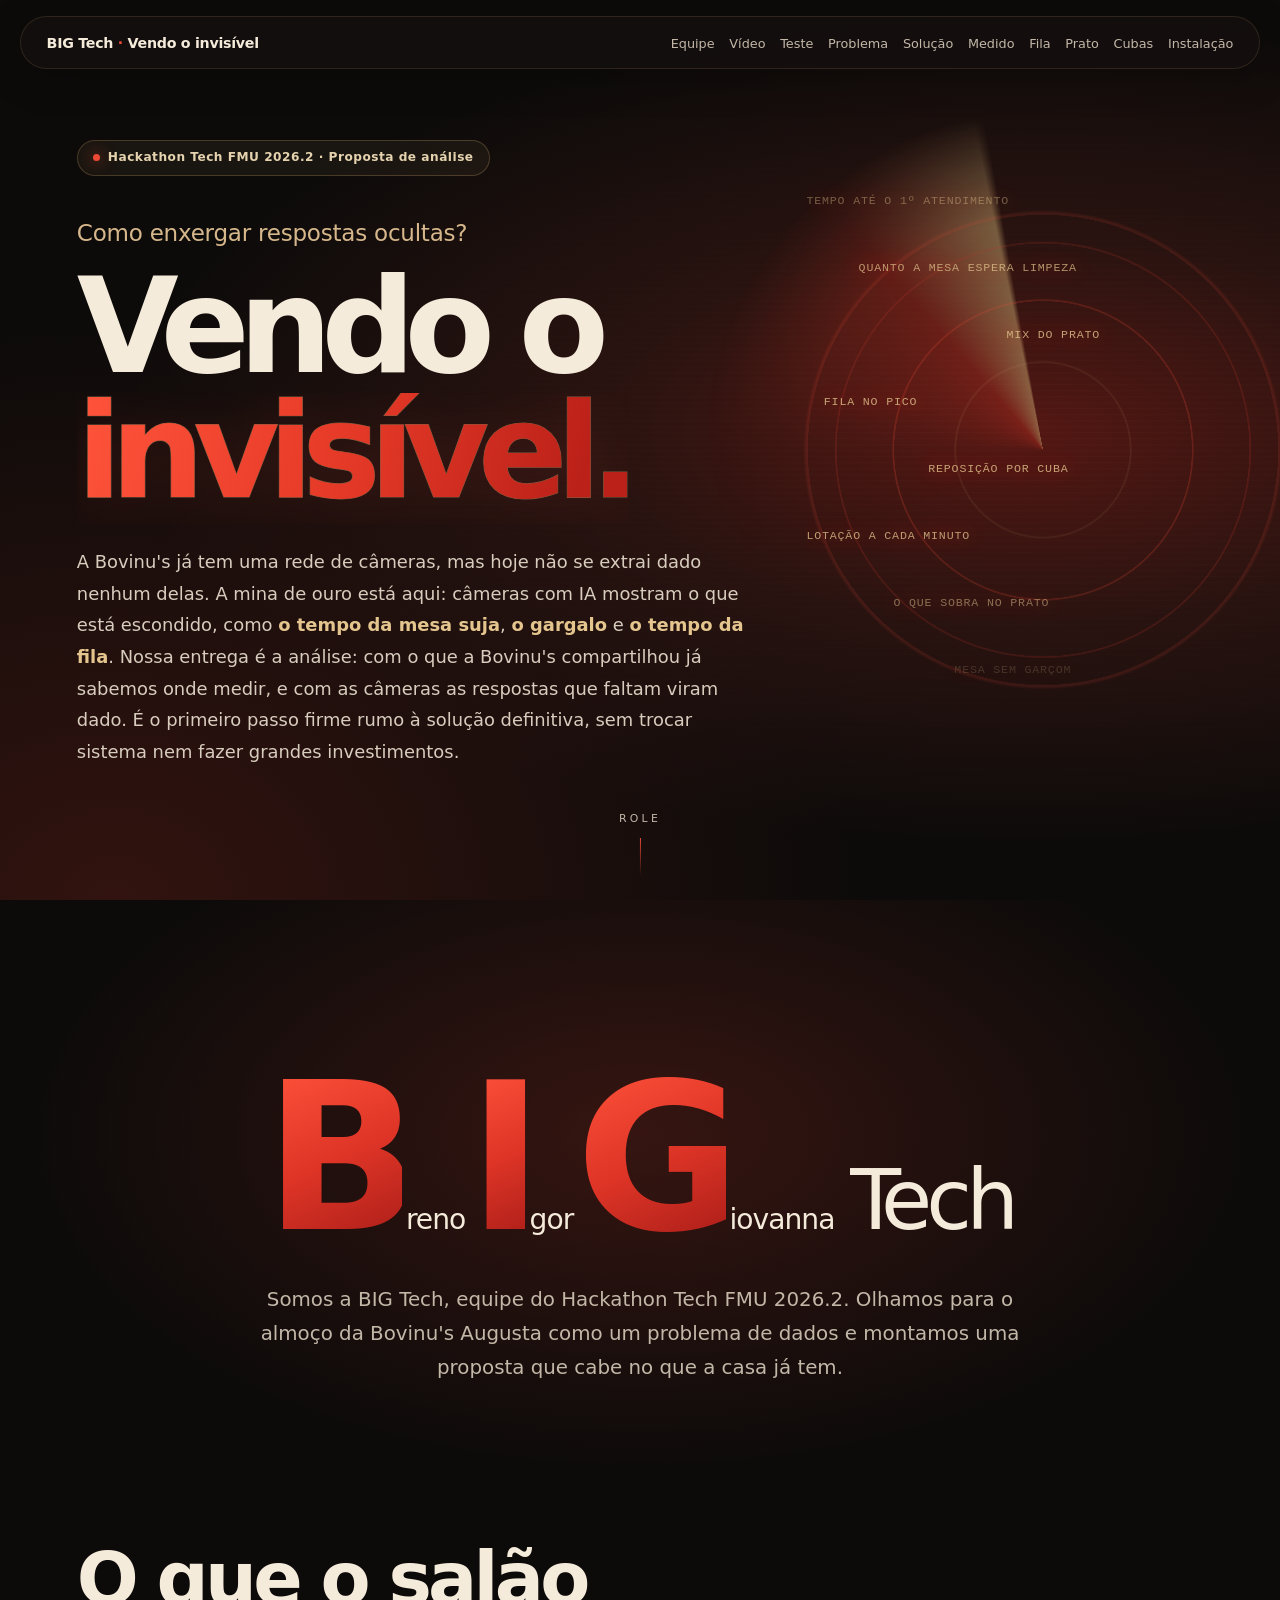
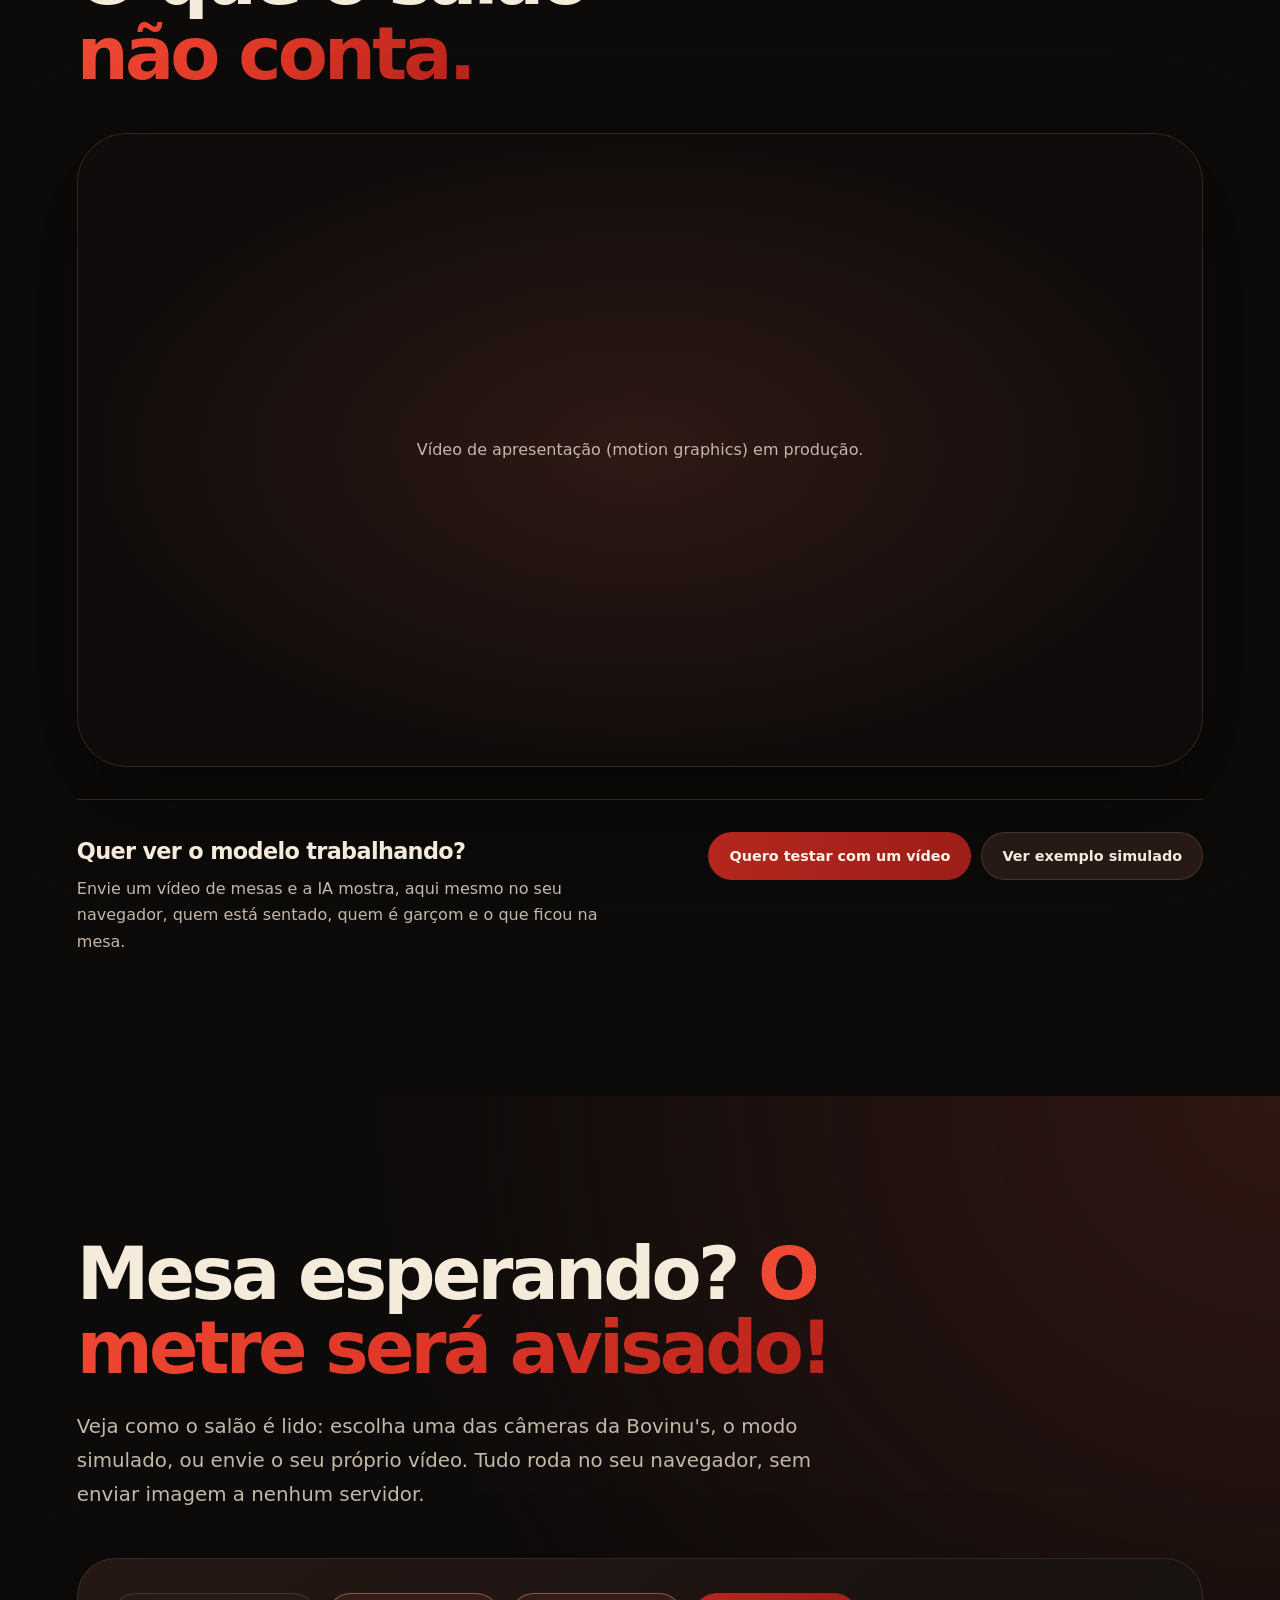
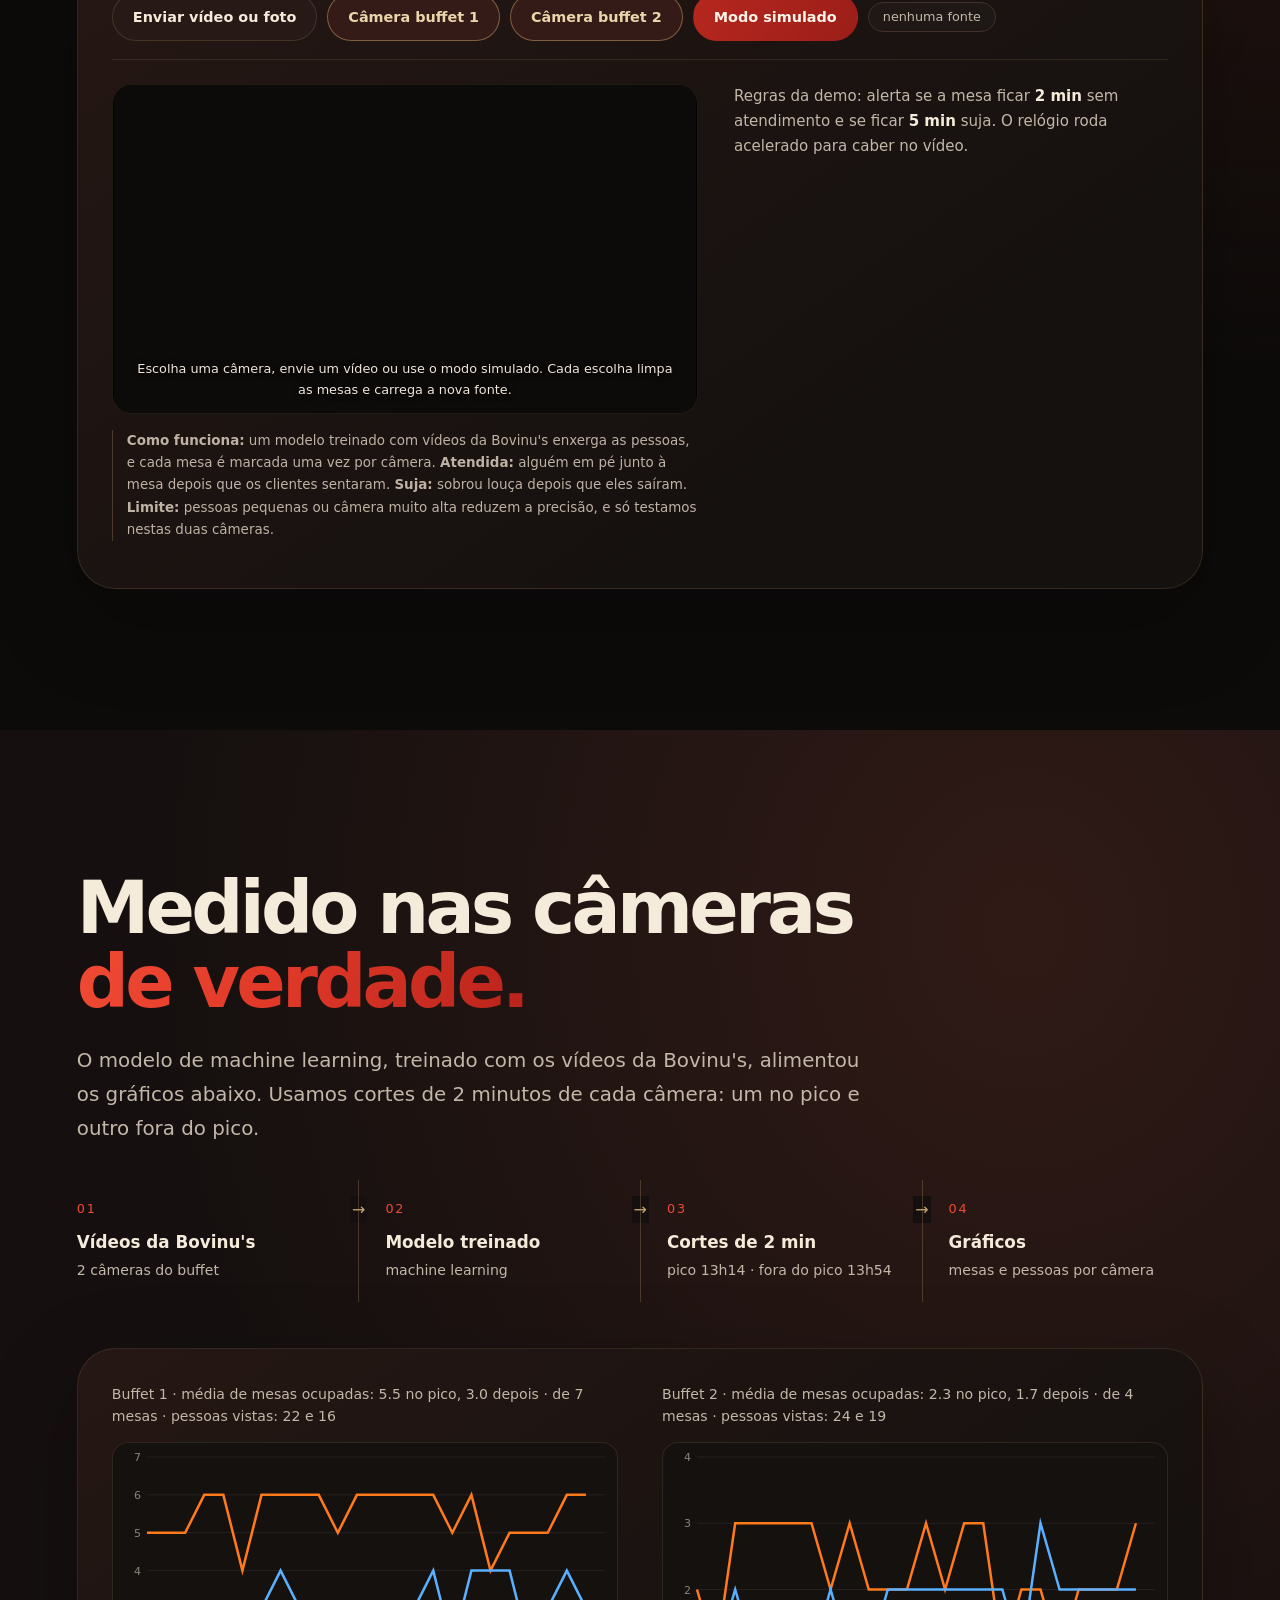
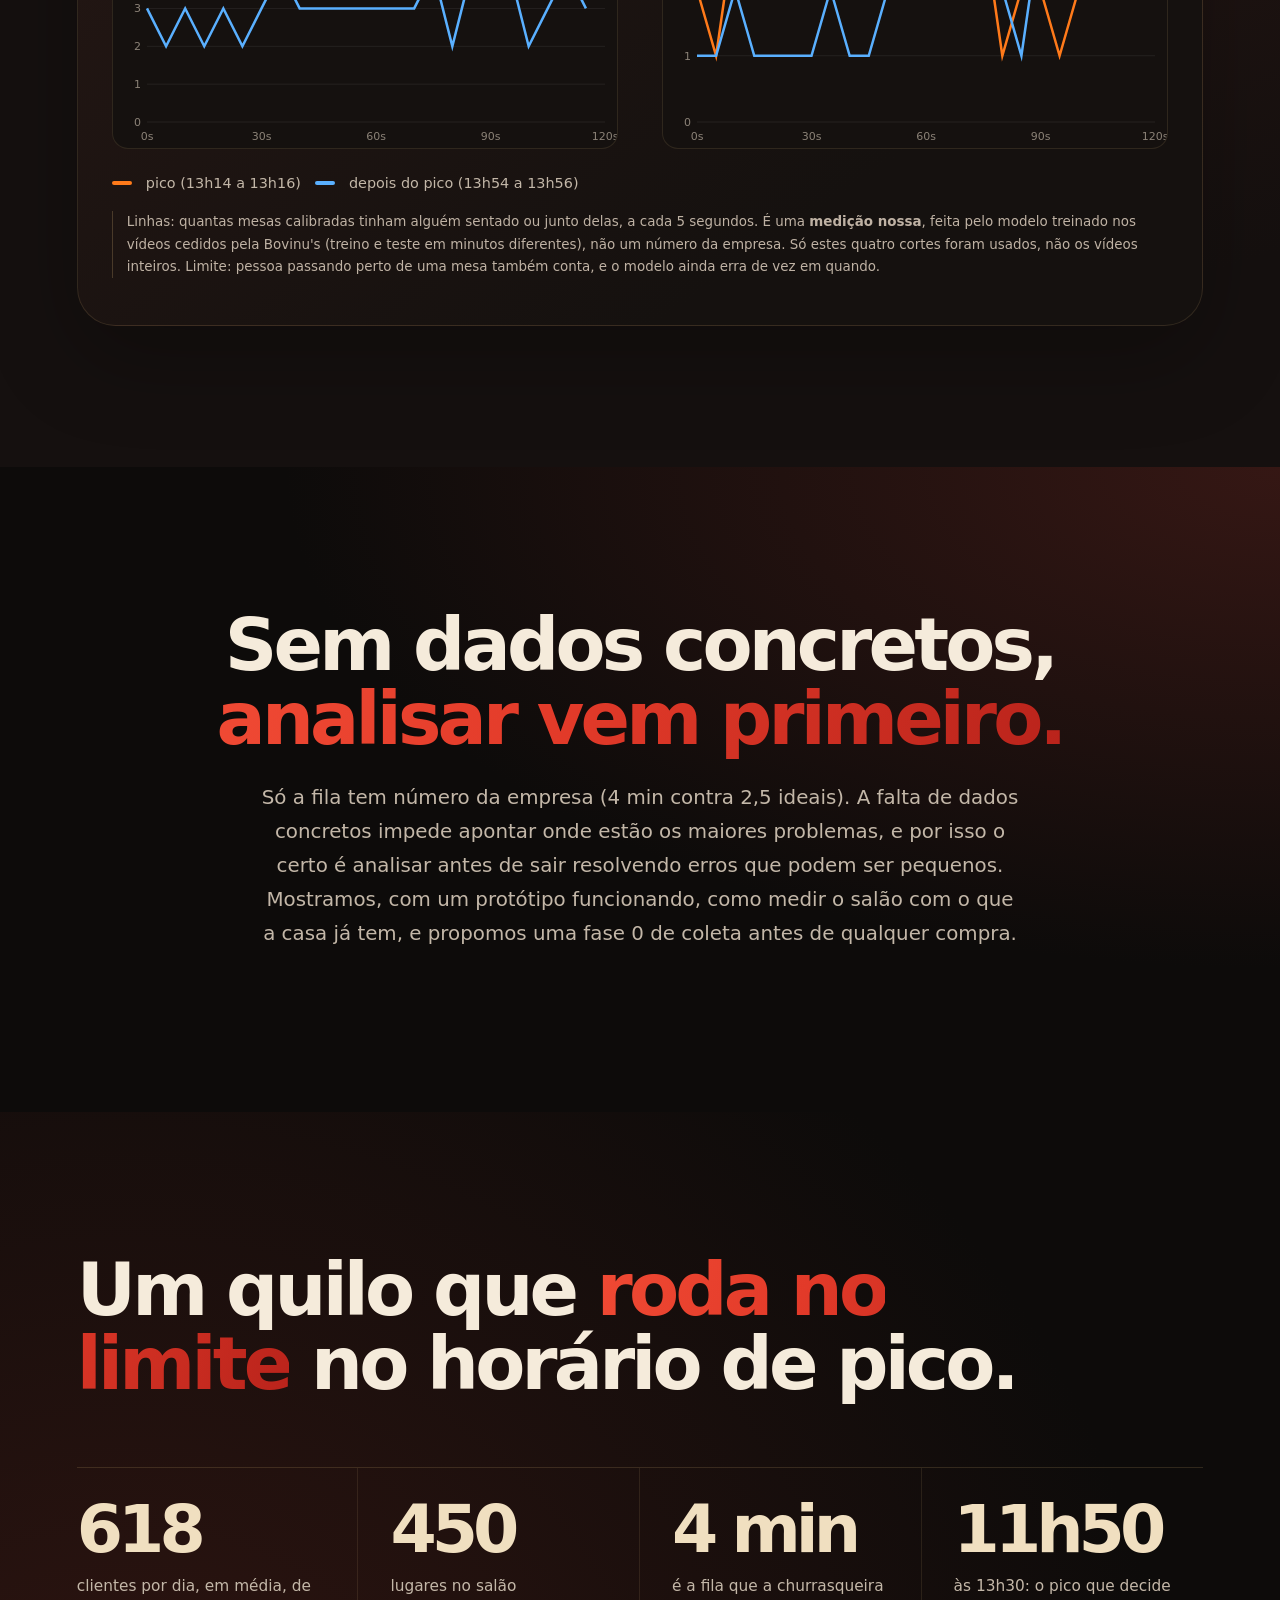
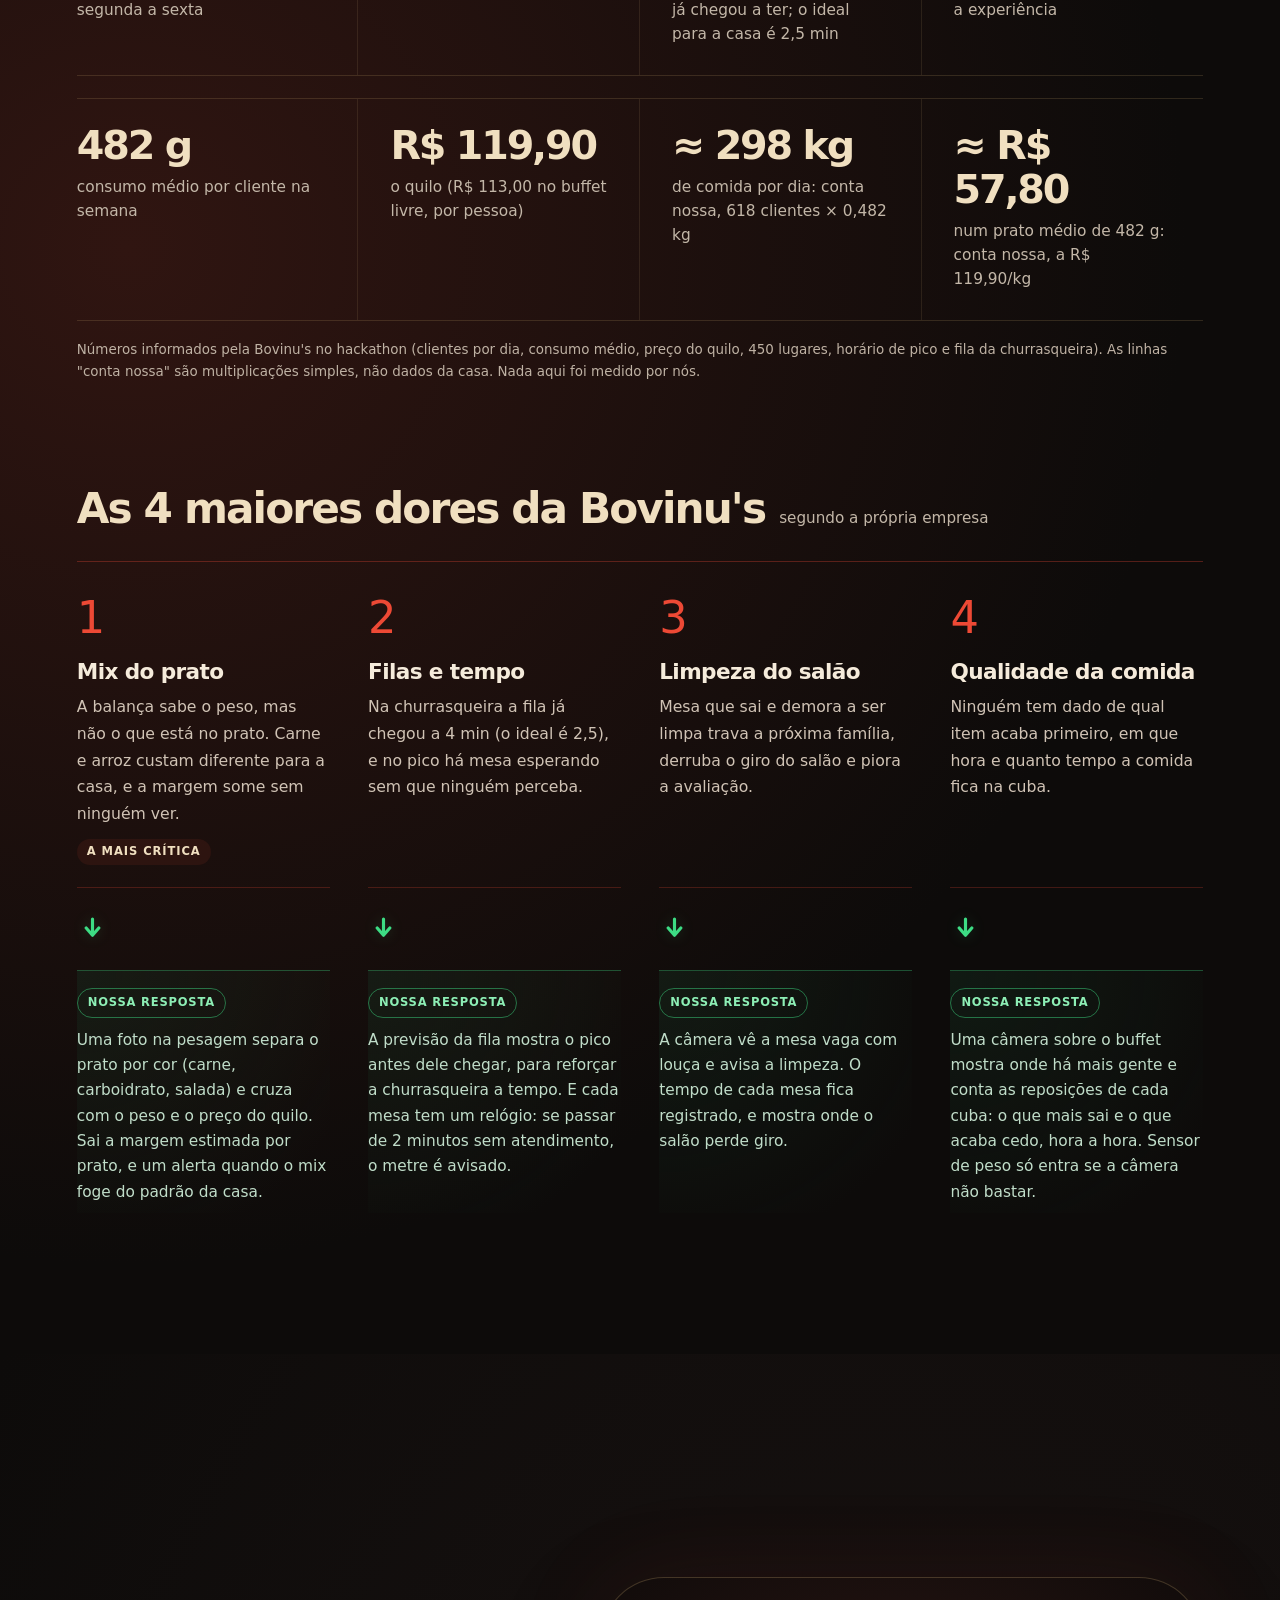
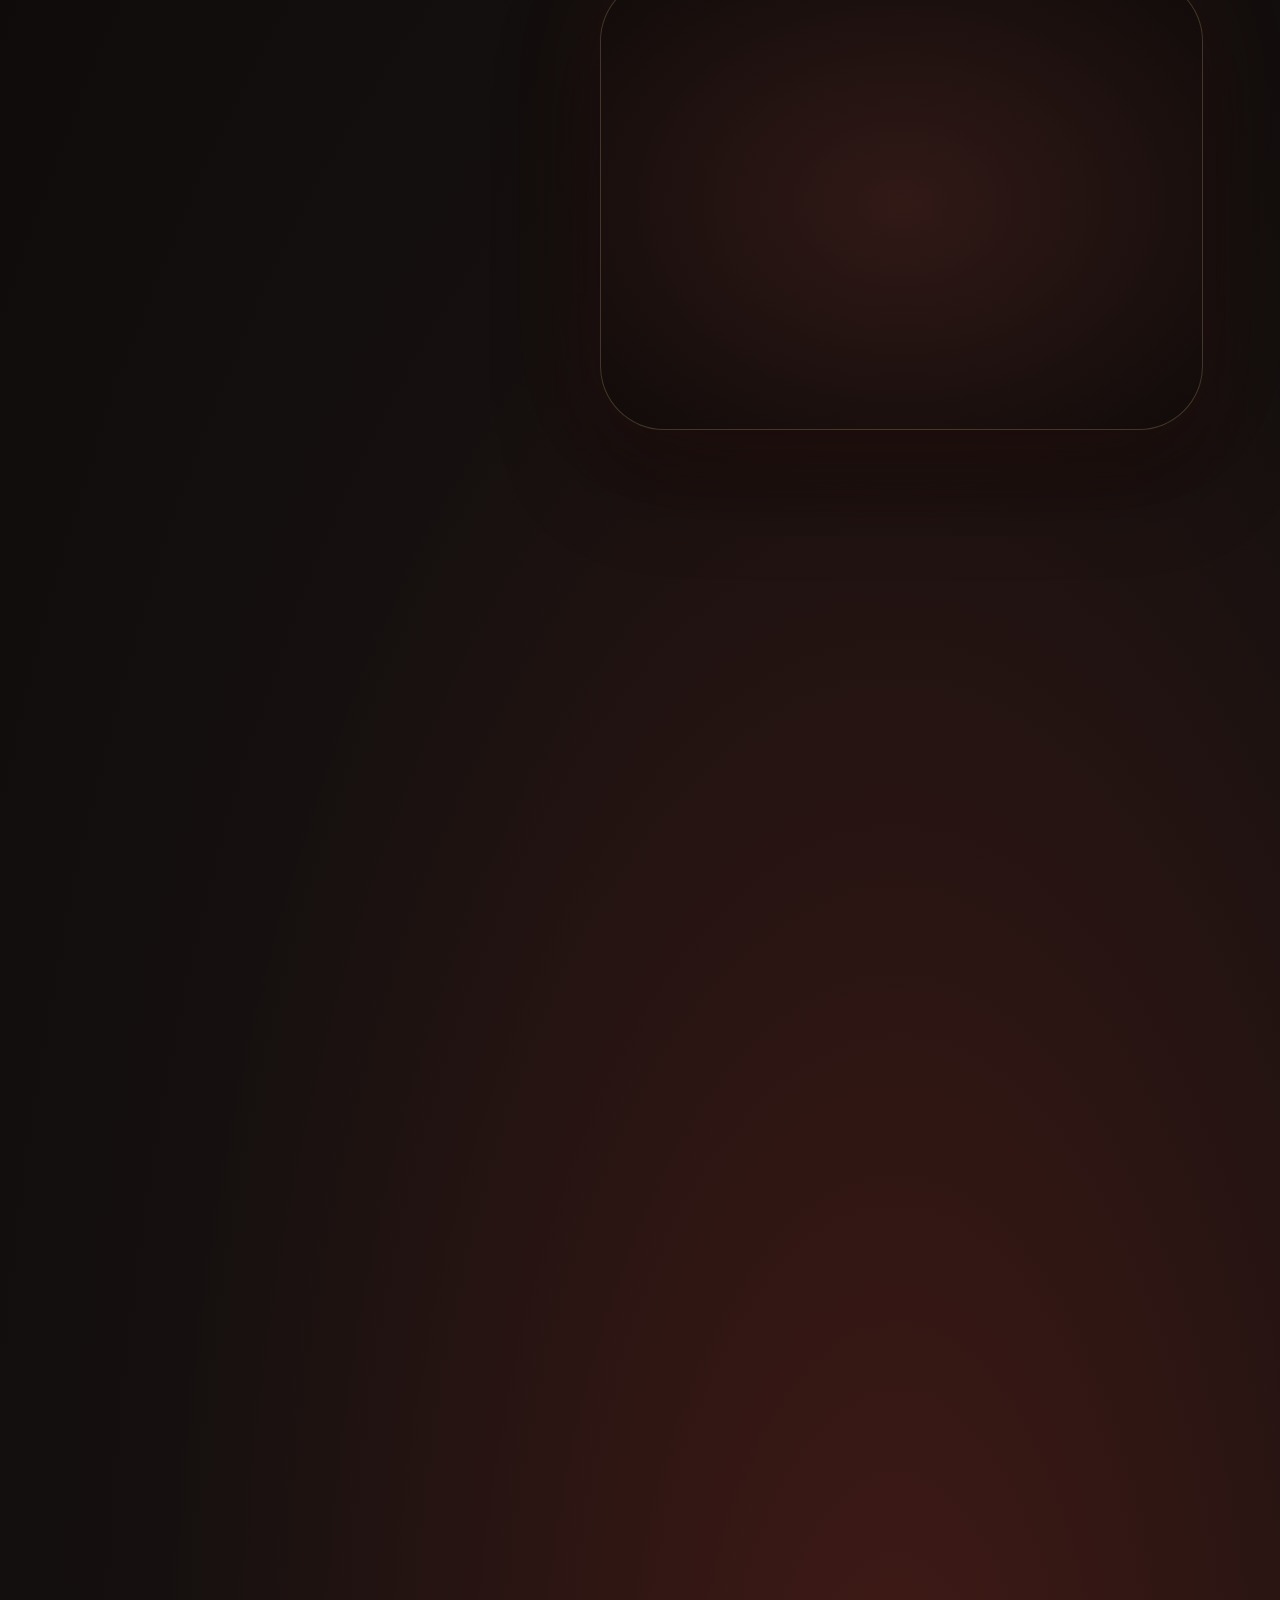
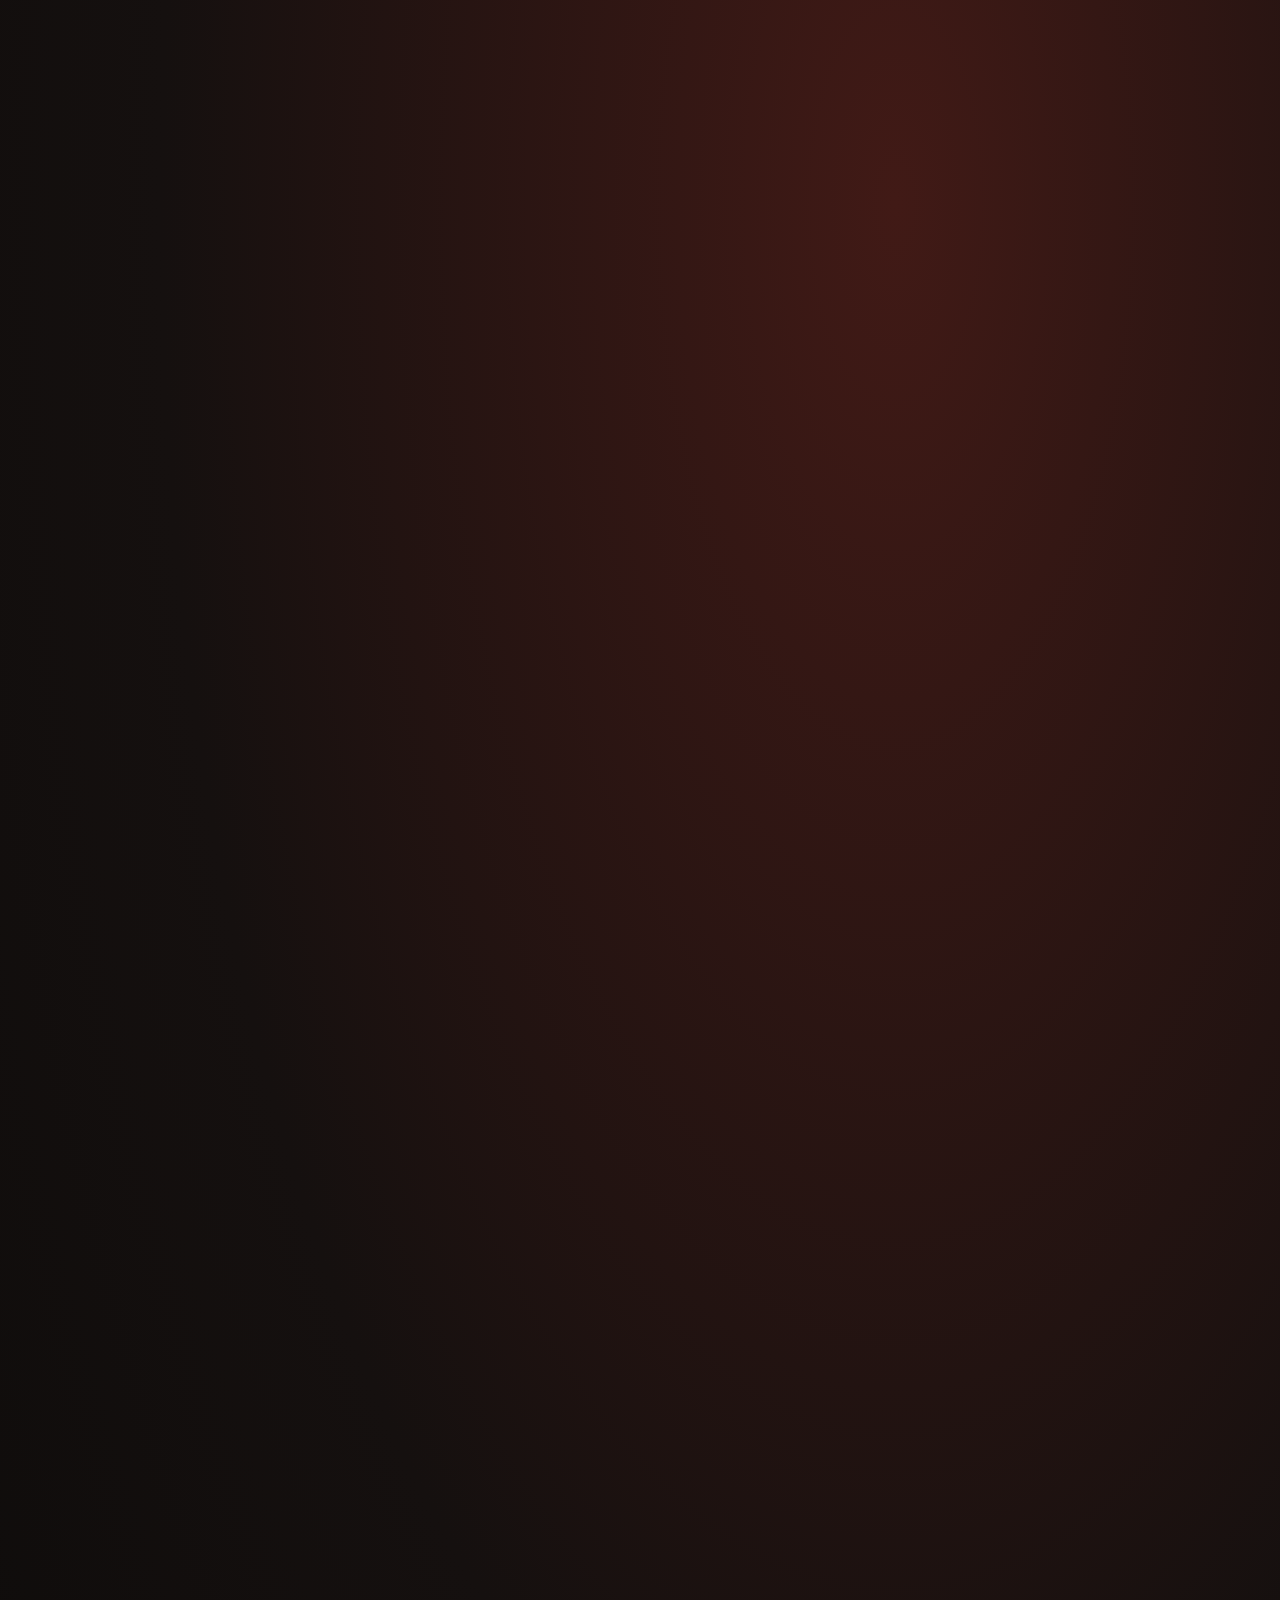
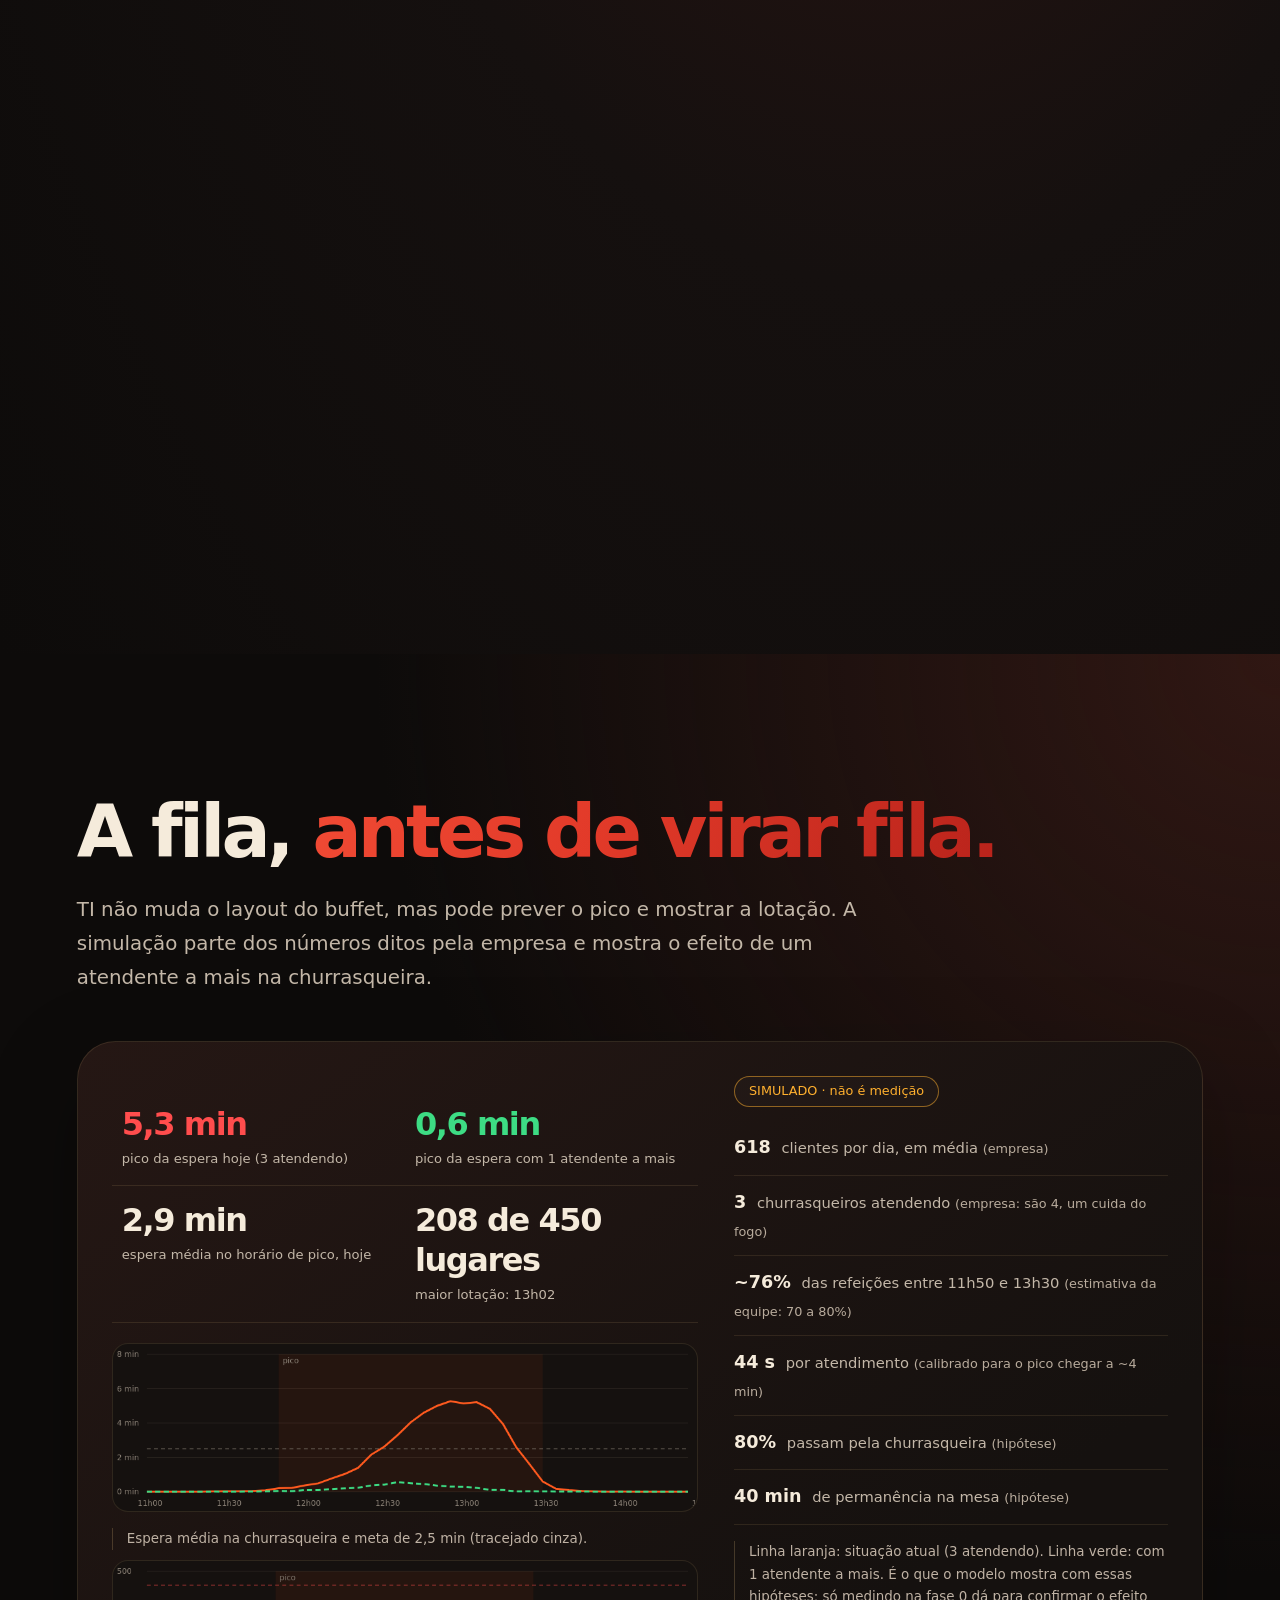
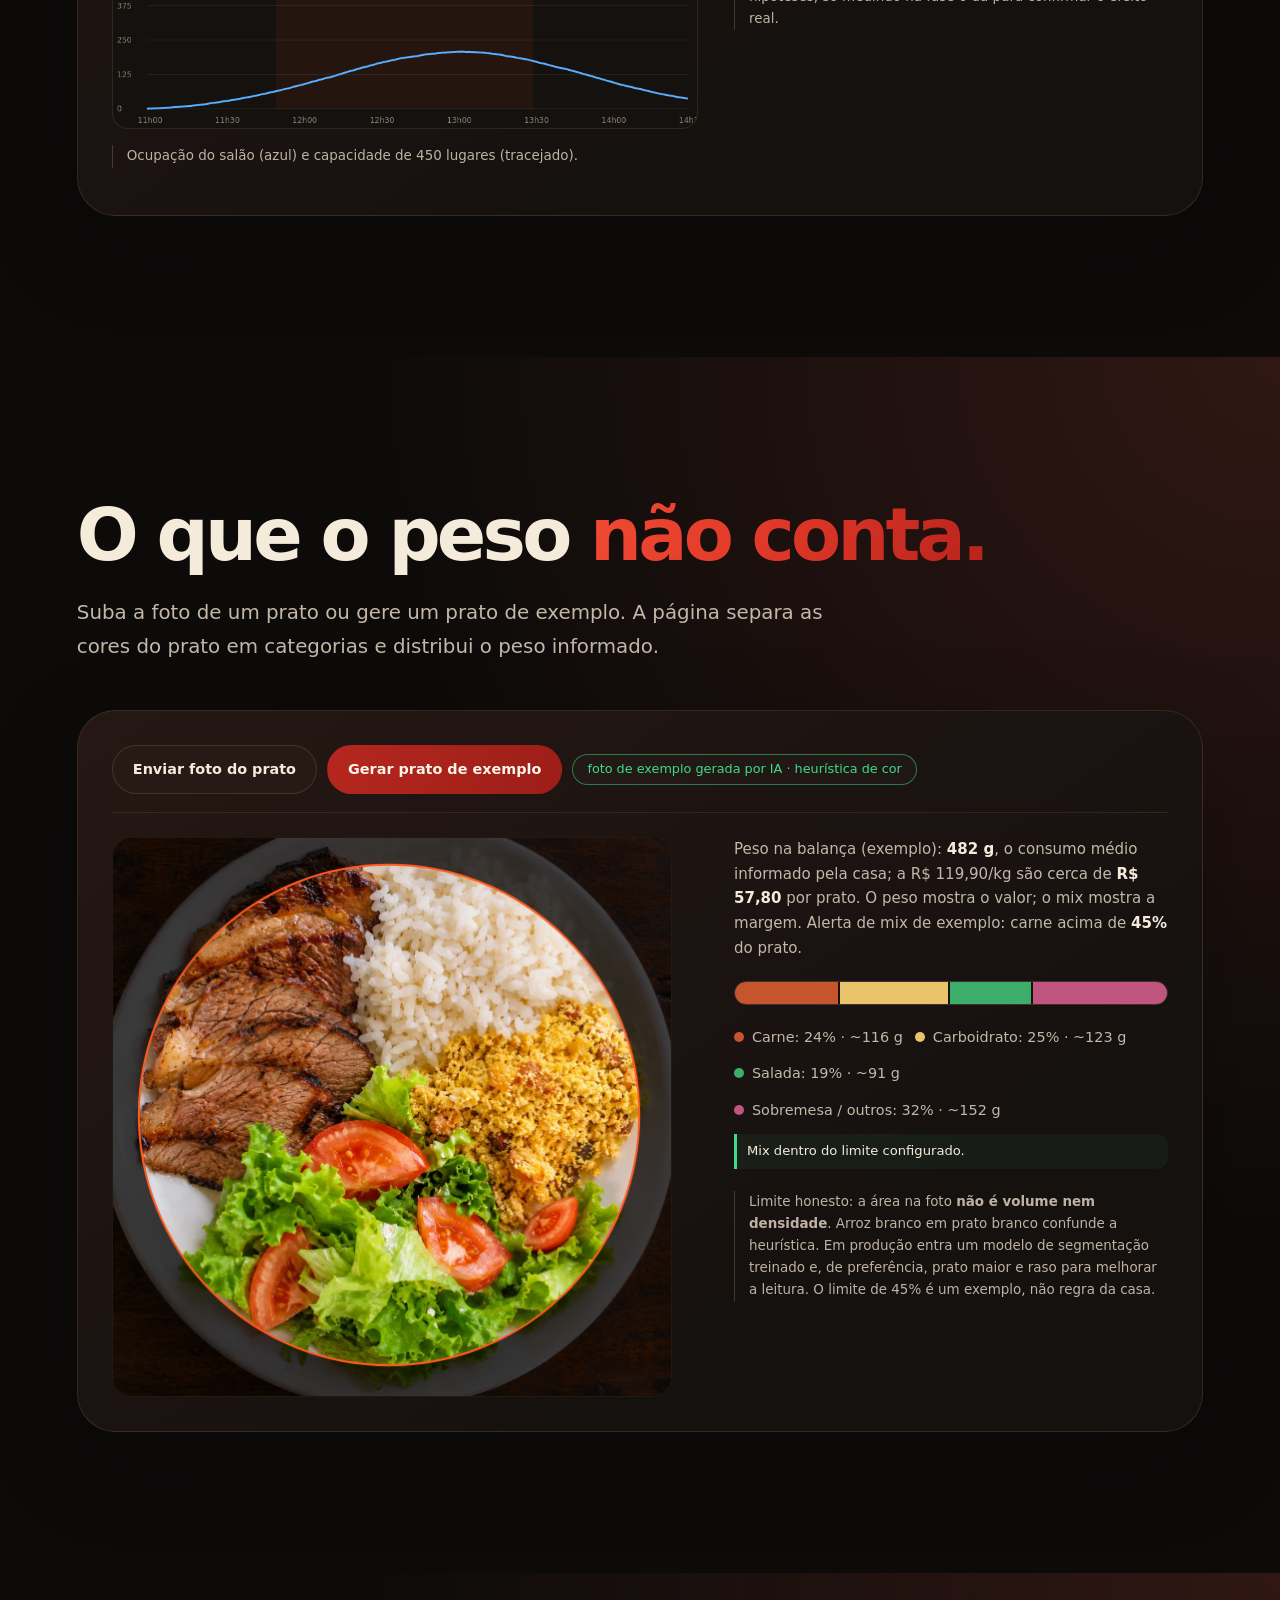
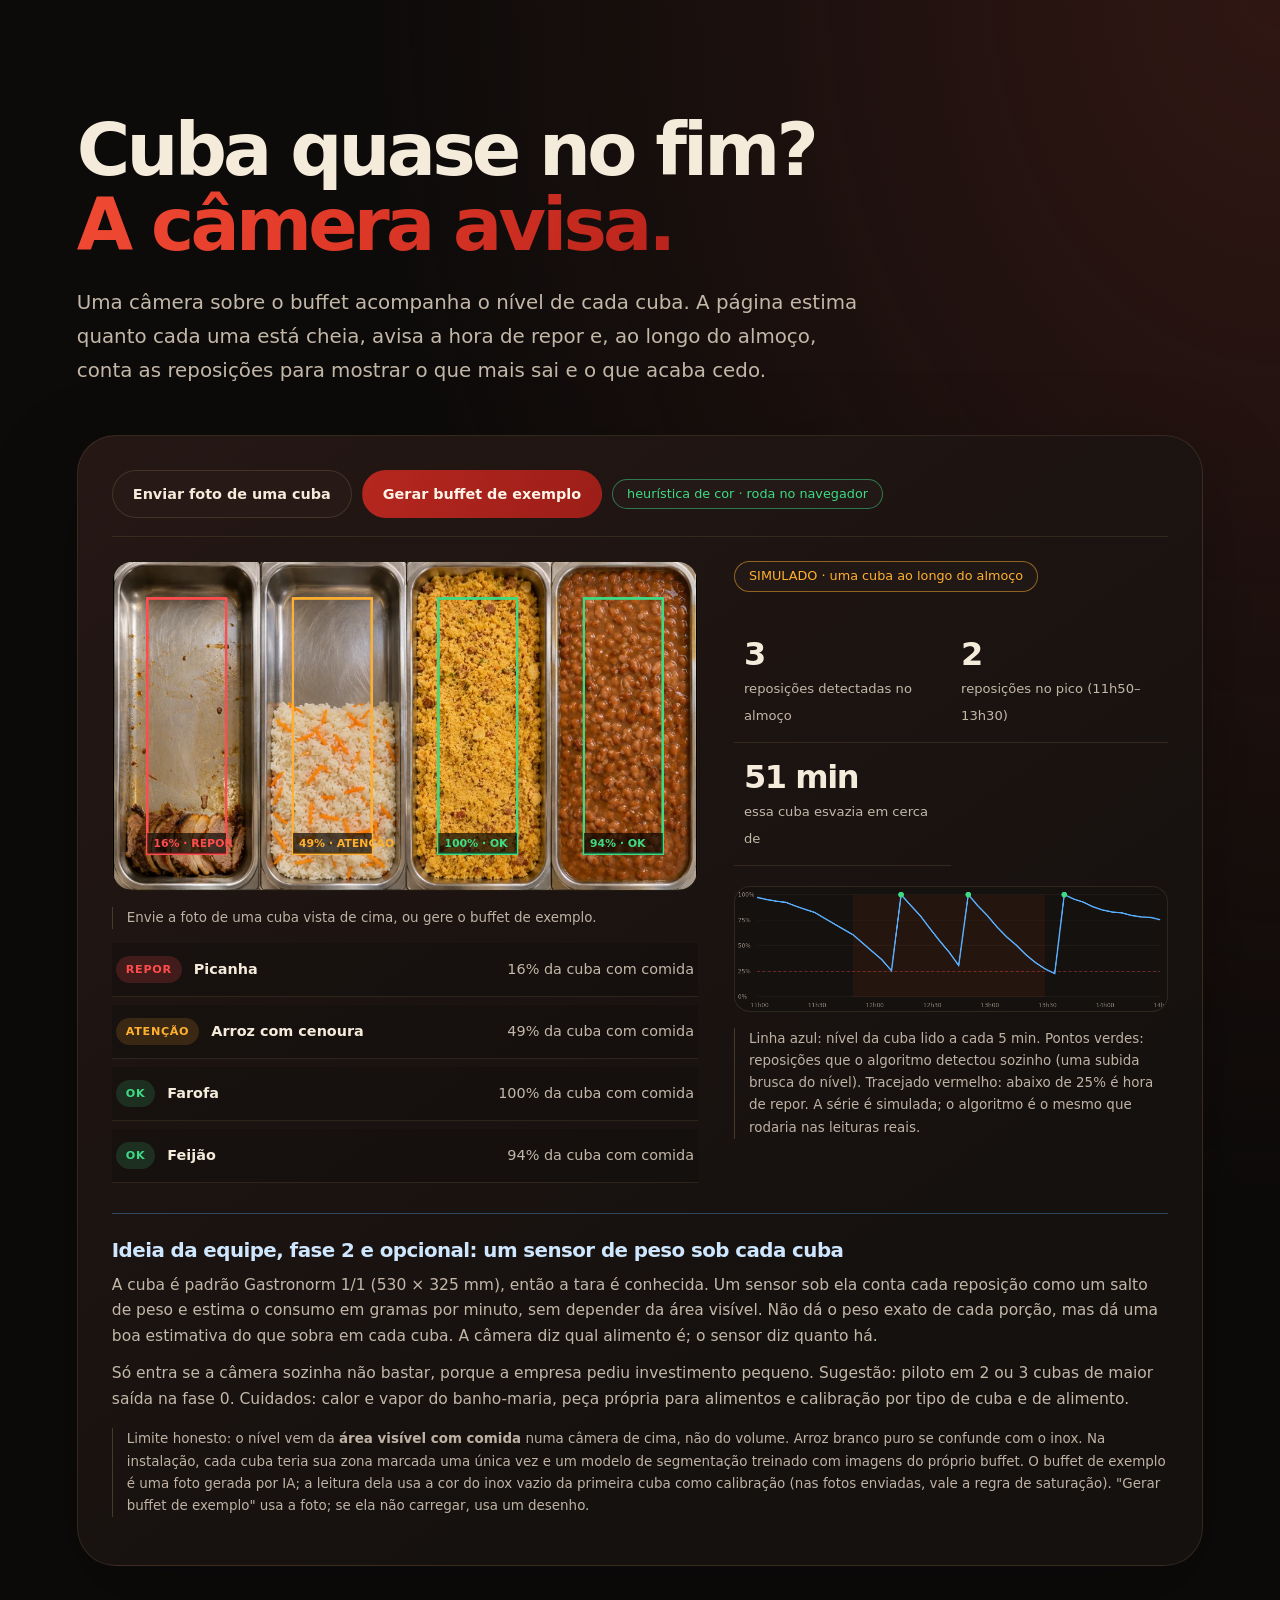
==== commit 9821ce4e: "feat(site): ajustes da revisão do Breno (mesas, simulado animado, medido, proposta, dores, sabemos/a" ====
--- a/site/index.html
+++ b/site/index.html
@@ -7,7 +7,7 @@
 <meta name="description" content="Como enxergar respostas ocultas? Visão computacional nas câmeras que a Bovinu's Augusta já tem: mesas, mix do prato e fila. Proposta de análise da equipe BIG Tech.">
 <link rel="icon" href="data:image/svg+xml,%3Csvg xmlns='http://www.w3.org/2000/svg' viewBox='0 0 32 32'%3E%3Crect width='32' height='32' rx='8' fill='%23ff5a1f'/%3E%3Ccircle cx='16' cy='16' r='6' fill='%230b0a09'/%3E%3C/svg%3E">
 <link rel="stylesheet" href="css/style.css?v=11">
-<link rel="stylesheet" href="css/tema-bordo.css?v=1">
+<link rel="stylesheet" href="css/tema-bordo.css?v=2">
 </head>
 <body>
 <div id="progress"></div>
@@ -88,8 +88,8 @@
 <!-- DEMO MESAS -->
 <section id="mesas">
   <div class="wrap">
-    <h2 class="reveal">Mesa esperando? <span class="grad">O metre sabe.</span></h2>
-    <p class="lead reveal">Escolha uma das câmeras da Bovinu's, o modo simulado, ou envie um vídeo seu: nesse caso marque as mesas arrastando sobre a imagem (a calibração da câmera). O modelo roda <b>no seu navegador</b>, sem enviar o vídeo a nenhum servidor.</p>
+    <h2 class="reveal">Mesa esperando? <span class="grad">O metre será avisado!</span></h2>
+    <p class="lead reveal">Veja como o salão é lido: escolha uma das câmeras da Bovinu's, o modo simulado, ou envie o seu próprio vídeo. Tudo roda no seu navegador, sem enviar imagem a nenhum servidor.</p>
 
     <div class="panel reveal">
       <div class="toolbar">
@@ -107,12 +107,10 @@
             <canvas id="mesaCanvas" width="960" height="540"></canvas>
             <div class="hint" id="mesaHint">Escolha uma câmera, envie um vídeo ou use o modo simulado. Cada escolha limpa as mesas e carrega a nova fonte.</div>
           </div>
-          <p class="note"><b>Como funciona:</b> as pessoas vêm de um detector YOLOv8 nano ajustado nos vídeos que a Bovinu's cedeu (ONNX, roda no seu navegador); copos, pratos e garrafas vêm do COCO-SSD. <b>Mesa:</b> calibrada por câmera (nas câmeras da Bovinu's já está; em vídeo novo, arraste sobre a imagem). <b>Atendida:</b> alguém em pé junto à mesa por alguns segundos, depois que os clientes sentaram. <b>Suja:</b> copo, prato ou garrafa sobrando depois que os clientes saem. Limite: câmera de teto e pessoas muito pequenas reduzem a precisão, e o modelo foi ajustado só nestas duas câmeras.</p>
-        </div>
-        <div>
-          <div class="ctrl"><span>Ajuste opcional: cor do uniforme do garçom <em id="uniState" style="color:#8a8176;font-style:normal">(sem ajuste: reconhece quem está em pé junto à mesa)</em></span>
-            <div style="display:flex;gap:10px;align-items:center"><input id="uni" type="color" value="#1c3f9e" style="width:46px;height:34px;border:0;background:none;padding:0"><button id="uniPick" type="button">Pegar cor no vídeo</button></div>
-          </div>
+          <p class="note"><b>Como funciona:</b> um modelo treinado com vídeos da Bovinu's enxerga as pessoas, e cada mesa é marcada uma vez por câmera. <b>Atendida:</b> alguém em pé junto à mesa depois que os clientes sentaram. <b>Suja:</b> sobrou louça depois que eles saíram. <b>Limite:</b> pessoas pequenas ou câmera muito alta reduzem a precisão, e só testamos nestas duas câmeras.</p>
+        </div>
+        <div>
+          
           <p class="rules">Regras da demo: alerta se a mesa ficar <b>2 min</b> sem atendimento e se ficar <b>5 min</b> suja. O relógio roda acelerado para caber no vídeo.</p>
           <div class="zones" id="zones"></div>
           <div class="alerts" id="alerts"></div>
@@ -126,14 +124,20 @@
 <section id="medido" style="background:var(--bg-2)">
   <div class="wrap">
     <h2 class="reveal">Medido nas câmeras <span class="grad">de verdade.</span></h2>
-    <p class="lead reveal">O modelo contou as pessoas e as mesas ocupadas em dois trechos de cada câmera do buffet: <b>2 minutos do pico (13h14)</b> e <b>2 minutos depois do pico (13h54)</b>. O vídeo inteiro não foi processado, só esses quatro cortes.</p>
+    <p class="lead reveal">O modelo de machine learning, treinado com os vídeos da Bovinu's, alimentou os gráficos abaixo. Usamos cortes de 2 minutos de cada câmera: um no pico e outro fora do pico.</p>
+    <ol class="fluxo reveal">
+      <li><b>Vídeos da Bovinu's</b><span>2 câmeras do buffet</span></li>
+      <li><b>Modelo treinado</b><span>machine learning</span></li>
+      <li><b>Cortes de 2 min</b><span>pico 13h14 · fora do pico 13h54</span></li>
+      <li><b>Gráficos</b><span>mesas e pessoas por câmera</span></li>
+    </ol>
     <div class="panel reveal">
       <div class="medido-grid">
         <figure><figcaption>Buffet 1 · <span id="mdSub1"></span></figcaption><canvas class="chart" id="mdC1"></canvas></figure>
         <figure><figcaption>Buffet 2 · <span id="mdSub2"></span></figcaption><canvas class="chart" id="mdC2"></canvas></figure>
       </div>
       <div class="legend"><span class="lg pico"></span> pico (13h14 a 13h16) <span class="lg apos"></span> depois do pico (13h54 a 13h56)</div>
-      <p class="note">Linhas: quantas mesas calibradas tinham alguém sentado ou junto delas, a cada 5 segundos. É uma <b>medição nossa</b> com o modelo treinado nos vídeos cedidos pela Bovinu's (quadros de treino e de teste de minutos diferentes), não um número da empresa. Limite: pessoa passando perto de uma mesa também conta, e o modelo ainda erra de vez em quando.</p>
+      <p class="note">Linhas: quantas mesas calibradas tinham alguém sentado ou junto delas, a cada 5 segundos. É uma <b>medição nossa</b>, feita pelo modelo treinado nos vídeos cedidos pela Bovinu's (treino e teste em minutos diferentes), não um número da empresa. Só estes quatro cortes foram usados, não os vídeos inteiros. Limite: pessoa passando perto de uma mesa também conta, e o modelo ainda erra de vez em quando.</p>
     </div>
   </div>
 </section>
@@ -141,13 +145,8 @@
 <!-- PROPOSTA -->
 <section id="proposta">
   <div class="wrap">
-    <h2 class="reveal">Uma proposta de análise, <span class="grad">não a solução definitiva.</span></h2>
-    <p class="lead reveal">Faltam dados para apontar com certeza onde está o problema: só a fila tem número da empresa (4 min contra 2,5 ideais). Mostramos, com um protótipo funcionando, como medir o salão com o que a casa já tem, e propomos uma fase 0 de coleta antes de qualquer compra.</p>
-    <div class="pains">
-      <div class="pain reveal"><span class="tag">O que entregamos</span><h3>Um caminho, não um veredito</h3><p>Análise das 4 dores, protótipo que roda no navegador e um modelo de pessoas treinado nos vídeos da Bovinu's, medido em cortes reais, mais o plano de instalação e as premissas declaradas.</p></div>
-      <div class="pain reveal"><span class="tag">O que ainda não sabemos</span><h3>Faltam métricas</h3><p>Tempo real de atendimento por mesa, mix dos pratos, quantas cubas o buffet tem e se câmeras e sistema entregam esses dados. Medimos só 4 cortes de 2 minutos; sem a fase 0 não dá para cravar o tamanho de cada problema.</p></div>
-      <div class="pain reveal"><span class="tag">Fora do escopo, como pedido</span><h3>Não mexemos nisso</h3><p>Pagamento, cozinha, compras e estoque ficaram de fora a pedido da empresa, e a balança não é o foco. Também não trocamos nenhum sistema.</p></div>
-    </div>
+    <h2 class="reveal">Sem dados concretos, <span class="grad">analisar vem primeiro.</span></h2>
+    <p class="lead reveal">Só a fila tem número da empresa (4 min contra 2,5 ideais). A falta de dados concretos impede apontar onde estão os maiores problemas, e por isso o certo é analisar antes de sair resolvendo erros que podem ser pequenos. Mostramos, com um protótipo funcionando, como medir o salão com o que a casa já tem, e propomos uma fase 0 de coleta antes de qualquer compra.</p>
   </div>
 </section>
 
@@ -173,24 +172,24 @@
       <div class="dores-head reveal"><b>As 4 maiores dores da Bovinu's</b><span>segundo a própria empresa</span></div>
       <div class="dores-grid">
         <div class="par reveal">
-          <div class="dor"><i class="num">1</i><h3>Mix do prato</h3><p>O sistema sabe o peso, mas não o que está no prato. A margem some sem ninguém ver.</p><em>a mais crítica</em></div>
+          <div class="dor"><i class="num">1</i><h3>Mix do prato</h3><p>A balança sabe o peso, mas não o que está no prato. Carne e arroz custam diferente para a casa, e a margem some sem ninguém ver.</p><em>a mais crítica</em></div>
           <svg class="seta-mini" viewBox="0 0 40 44" width="28" height="30" aria-hidden="true"><path d="M20 3 V30 M8 20 L20 34 L32 20" fill="none" stroke="#3ddc84" stroke-width="6" stroke-linecap="round" stroke-linejoin="round"/></svg>
-          <div class="sol"><span class="sol-tag">Nossa resposta</span><p>Uma foto na hora da pesagem estima a proporção de carne, carboidrato, salada e sobremesa, junto do peso que o sistema já registra.</p></div>
+          <div class="sol"><span class="sol-tag">Nossa resposta</span><p>Uma foto na pesagem separa o prato por cor (carne, carboidrato, salada) e cruza com o peso e o preço do quilo. Sai a margem estimada por prato, e um alerta quando o mix foge do padrão da casa.</p></div>
         </div>
         <div class="par reveal">
-          <div class="dor"><i class="num">2</i><h3>Filas e tempo</h3><p>Fila da churrasqueira acima do ideal e mesa esperando no meio do pico.</p></div>
+          <div class="dor"><i class="num">2</i><h3>Filas e tempo</h3><p>Na churrasqueira a fila já chegou a 4 min (o ideal é 2,5), e no pico há mesa esperando sem que ninguém perceba.</p></div>
           <svg class="seta-mini" viewBox="0 0 40 44" width="28" height="30" aria-hidden="true"><path d="M20 3 V30 M8 20 L20 34 L32 20" fill="none" stroke="#3ddc84" stroke-width="6" stroke-linecap="round" stroke-linejoin="round"/></svg>
-          <div class="sol"><span class="sol-tag">Nossa resposta</span><p>Mesas com relógio avisam o metre quando alguém espera, e a previsão de fila mostra onde está o gargalo antes de ele se formar.</p></div>
+          <div class="sol"><span class="sol-tag">Nossa resposta</span><p>A previsão da fila mostra o pico antes dele chegar, para reforçar a churrasqueira a tempo. E cada mesa tem um relógio: se passar de 2 minutos sem atendimento, o metre é avisado.</p></div>
         </div>
         <div class="par reveal">
-          <div class="dor"><i class="num">3</i><h3>Limpeza do salão</h3><p>Mesa que sai e demora a ser limpa trava a próxima família e piora a avaliação.</p></div>
+          <div class="dor"><i class="num">3</i><h3>Limpeza do salão</h3><p>Mesa que sai e demora a ser limpa trava a próxima família, derruba o giro do salão e piora a avaliação.</p></div>
           <svg class="seta-mini" viewBox="0 0 40 44" width="28" height="30" aria-hidden="true"><path d="M20 3 V30 M8 20 L20 34 L32 20" fill="none" stroke="#3ddc84" stroke-width="6" stroke-linecap="round" stroke-linejoin="round"/></svg>
-          <div class="sol"><span class="sol-tag">Nossa resposta</span><p>A câmera vê a mesa vazia com louça e avisa a limpeza em minutos, com o tempo de cada mesa registrado.</p></div>
+          <div class="sol"><span class="sol-tag">Nossa resposta</span><p>A câmera vê a mesa vaga com louça e avisa a limpeza. O tempo de cada mesa fica registrado, e mostra onde o salão perde giro.</p></div>
         </div>
         <div class="par reveal">
-          <div class="dor"><i class="num">4</i><h3>Qualidade da comida</h3><p>Falta dado de qual item acaba, quando e quanto tempo fica na cuba.</p></div>
+          <div class="dor"><i class="num">4</i><h3>Qualidade da comida</h3><p>Ninguém tem dado de qual item acaba primeiro, em que hora e quanto tempo a comida fica na cuba.</p></div>
           <svg class="seta-mini" viewBox="0 0 40 44" width="28" height="30" aria-hidden="true"><path d="M20 3 V30 M8 20 L20 34 L32 20" fill="none" stroke="#3ddc84" stroke-width="6" stroke-linecap="round" stroke-linejoin="round"/></svg>
-          <div class="sol"><span class="sol-tag">Nossa resposta</span><p>A câmera sobre as cubas conta as reposições e mostra o que mais sai e o que acaba cedo, hora a hora.</p></div>
+          <div class="sol"><span class="sol-tag">Nossa resposta</span><p>Uma câmera sobre o buffet mostra onde há mais gente e conta as reposições de cada cuba: o que mais sai e o que acaba cedo, hora a hora. Sensor de peso só entra se a câmera não bastar.</p></div>
         </div>
       </div>
     </div>
@@ -364,14 +363,16 @@
   <div class="wrap">
     <h2 class="reveal">O que <span class="grad">sabemos</span> e o que <span class="grad">assumimos.</span></h2>
     <p class="lead reveal">Quatro categorias, para ninguém confundir o que é da Bovinu's, o que medimos, o que simulamos e o que ainda é premissa.</p>
-    <div class="limits">
-      <div class="limit reveal ok"><h3>Sabemos · informado pela Bovinu's</h3><ul><li>618 clientes por dia de segunda a sexta (cerca de 250 no sábado e no domingo)</li><li>482 g de consumo médio e R$ 119,90 o quilo</li><li>450 lugares; pico das 11h50 às 13h30</li><li>Fila da churrasqueira chegou a 4 min (ideal 2,5); 3 de 4 churrasqueiros atendem</li><li>2 câmeras do buffet, vídeos de 12h49 às 13h59, rostos já borrados</li></ul></div>
-      <div class="limit reveal real"><h3>Medimos · nossa medição</h3><ul><li>Pessoas e mesas ocupadas em 4 cortes de 2 min (pico e depois do pico) de cada câmera</li><li>Buffet 1: de 5,5 mesas ocupadas no pico para 3,0 depois, de 7 mesas</li><li>Detector de pessoas ajustado nos vídeos: 0,89 de mAP50 na validação, comparado às caixas de um modelo maior (concordância, não verdade absoluta)</li><li>Não processamos os vídeos inteiros</li></ul></div>
-      <div class="limit reveal sim"><h3>Simulamos · rotulado na página</h3><ul><li>Fila da churrasqueira, a partir dos números da casa</li><li>Nível das cubas ao longo do almoço</li><li>Demo de mesas em modo simulado</li><li>Mix do prato por cor, que estima área e não volume</li><li>Marcações ilustrativas sobre quadros reais, assim avisadas na imagem</li></ul></div>
-      <div class="limit reveal ass"><h3>Assumimos · a fase 0 verifica</h3><ul><li>Quantas cubas o buffet tem e se a câmera as enxerga</li><li>Integração com o JS Softcom (API ou CSV)</li><li>Câmeras Intelbras com RTSP/ONVIF e servidor sem GPU (prever mini-PC)</li><li>Que o modelo funcione em outras câmeras e horários além destes cortes</li></ul></div>
-      <div class="limit reveal"><h3>Privacidade (LGPD)</h3><p>Sem reconhecimento facial. A IA lê mesas, pratos e contagens e não identifica pessoas. Aviso no salão e retenção mínima de imagem.</p></div>
-      <div class="limit reveal"><h3>Licenças e patentes</h3><p>Projeto acadêmico e demonstrativo. Nosso detector de pessoas é um YOLOv8 ajustado (AGPL-3.0) e o código que o treina está neste repositório. Uma implantação comercial exige revisar licenças e patentes de classificação de mesa por visão.</p></div>
-      <div class="limit reveal"><h3>Escopo respeitado</h3><p>Sem mexer em pagamento, balança, cozinha, compras ou estoque. O atendimento continua humano: a IA só avisa.</p></div>
+    <div class="saber">
+      <article class="sab ok reveal"><header><i>1</i><div><small>informado pela Bovinu's</small><h3>Sabemos</h3></div></header><ul><li>618 clientes por dia de segunda a sexta (cerca de 250 no sábado e no domingo)</li><li>482 g de consumo médio e R$ 119,90 o quilo</li><li>450 lugares; pico das 11h50 às 13h30</li><li>Fila da churrasqueira chegou a 4 min (ideal 2,5); 3 de 4 churrasqueiros atendem</li><li>2 câmeras do buffet, vídeos de 12h49 às 13h59, rostos já borrados</li></ul></article>
+      <article class="sab real reveal"><header><i>2</i><div><small>nossa medição</small><h3>Medimos</h3></div></header><ul><li>Pessoas e mesas ocupadas em 4 cortes de 2 min (pico e fora do pico) de cada câmera</li><li>Buffet 1: de 5,5 mesas ocupadas no pico para 3,0 depois, de 7 mesas</li><li>Modelo treinado nos vídeos: 0,88 de acerto nas caixas na validação (concordância com um modelo maior, não verdade absoluta)</li><li>Não processamos os vídeos inteiros</li></ul></article>
+      <article class="sab sim reveal"><header><i>3</i><div><small>rotulado na página</small><h3>Simulamos</h3></div></header><ul><li>Fila da churrasqueira, a partir dos números da casa</li><li>Nível das cubas ao longo do almoço</li><li>Modo simulado das mesas</li><li>Mix do prato por cor, que estima área e não volume</li><li>Marcações ilustrativas sobre quadros reais, avisadas na imagem</li></ul></article>
+      <article class="sab ass reveal"><header><i>4</i><div><small>a fase 0 verifica</small><h3>Assumimos</h3></div></header><ul><li>Quantas cubas o buffet tem e se a câmera as enxerga</li><li>Integração com o JS Softcom (API ou CSV)</li><li>Câmeras Intelbras com RTSP/ONVIF e servidor sem GPU (prever mini-PC)</li><li>Que o modelo funcione em outras câmeras e horários além destes cortes</li></ul></article>
+    </div>
+    <div class="saber-notas">
+      <div class="reveal"><b>Privacidade (LGPD)</b><p>Sem reconhecimento facial. A IA lê mesas, pratos e contagens e não identifica pessoas. Aviso no salão e retenção mínima de imagem.</p></div>
+      <div class="reveal"><b>Licenças e patentes</b><p>Projeto acadêmico e demonstrativo. Nosso detector de pessoas é um YOLOv8 ajustado (AGPL-3.0) e o código que o treina está neste repositório. Uma implantação comercial exige revisar licenças e patentes.</p></div>
+      <div class="reveal"><b>Escopo respeitado</b><p>Sem mexer em pagamento, balança, cozinha, compras ou estoque. O atendimento continua humano: a IA só avisa.</p></div>
     </div>
   </div>
 </section>
@@ -384,7 +385,7 @@
 <script src="vendor/ScrollTrigger.min.js"></script>
 <script src="js/main.js?v=9"></script>
 <script src="js/mesas-core.js?v=2"></script>
-<script src="js/mesas.js?v=9"></script>
+<script src="js/mesas.js?v=11"></script>
 <script src="js/medido.js?v=2"></script>
 <script src="js/fila-core.js"></script>
 <script src="js/fila.js?v=2"></script>
--- a/site/css/tema-bordo.css
+++ b/site/css/tema-bordo.css
@@ -183,3 +183,30 @@
 .pill.sim{color:var(--warn)}
 #arquitetura .arch [stroke="#ff5a1f"]{stroke:var(--ember)}
 #arquitetura .arch [fill="#ff5a1f"]{fill:var(--ember)}
+
+/* fluxo "do vídeo ao gráfico" (seção Medido) */
+.fluxo{list-style:none;display:grid;grid-template-columns:repeat(4,minmax(0,1fr));gap:0;margin:34px 0 10px;padding:0;counter-reset:f}
+.fluxo li{position:relative;padding:18px 22px 18px 26px;border-left:1px solid #c6a46d44}
+.fluxo li:first-child{border-left:0;padding-left:0}
+.fluxo li::before{counter-increment:f;content:counter(f,decimal-leading-zero);color:var(--ember);font-size:.8rem;letter-spacing:.14em;display:block;margin-bottom:8px}
+.fluxo li:not(:last-child)::after{content:"→";position:absolute;right:-9px;top:16px;color:var(--ember-2);background:var(--bg-2);padding:0 2px}
+.fluxo b{display:block;font-size:1.05rem;color:var(--text)}
+.fluxo span{color:var(--muted);font-size:.88rem}
+
+/* sabemos / medimos / simulamos / assumimos */
+.saber{display:grid;grid-template-columns:repeat(2,minmax(0,1fr));gap:22px;margin-top:46px}
+.sab{position:relative;border:1px solid #c6a46d2a;border-radius:28px;padding:28px 30px 24px;background:linear-gradient(160deg,#241613,#14100e 70%);overflow:hidden}
+.sab::before{content:"";position:absolute;inset:0 0 auto 0;height:3px;background:var(--c)}
+.sab::after{content:"";position:absolute;right:-60px;top:-60px;width:220px;height:220px;border-radius:50%;background:radial-gradient(circle,var(--c),transparent 68%);opacity:.13;pointer-events:none}
+.sab.ok{--c:#3ddc84}.sab.real{--c:#5ab0ff}.sab.sim{--c:#ffb02e}.sab.ass{--c:#ed4935}
+.sab header{display:flex;gap:16px;align-items:center;margin-bottom:16px}
+.sab header i{font-style:normal;width:46px;height:46px;border-radius:50%;display:grid;place-items:center;font-weight:800;font-size:1.2rem;color:#0d0b0a;background:var(--c);flex:none}
+.sab small{display:block;color:var(--c);letter-spacing:.14em;text-transform:uppercase;font-size:.7rem;font-weight:700}
+.sab h3{margin:2px 0 0;font-size:clamp(1.6rem,2.6vw,2.2rem)}
+.sab ul{list-style:none;margin:0;padding:0}
+.sab li{position:relative;padding:9px 0 9px 22px;border-top:1px solid #c6a46d1c;font-size:.95rem;color:#d7ccbd}
+.sab li::before{content:"";position:absolute;left:2px;top:17px;width:8px;height:8px;border-radius:50%;background:var(--c)}
+.saber-notas{display:grid;grid-template-columns:repeat(3,minmax(0,1fr));gap:clamp(18px,3vw,40px);margin-top:34px;border-top:1px solid #c6a46d30;padding-top:26px}
+.saber-notas b{color:var(--ember-2)}
+.saber-notas p{margin:8px 0 0;font-size:.92rem;color:var(--muted)}
+@media(max-width:900px){.fluxo{grid-template-columns:repeat(2,minmax(0,1fr))}.fluxo li:nth-child(3){border-left:0;padding-left:0}.saber{grid-template-columns:1fr}.saber-notas{grid-template-columns:1fr}}
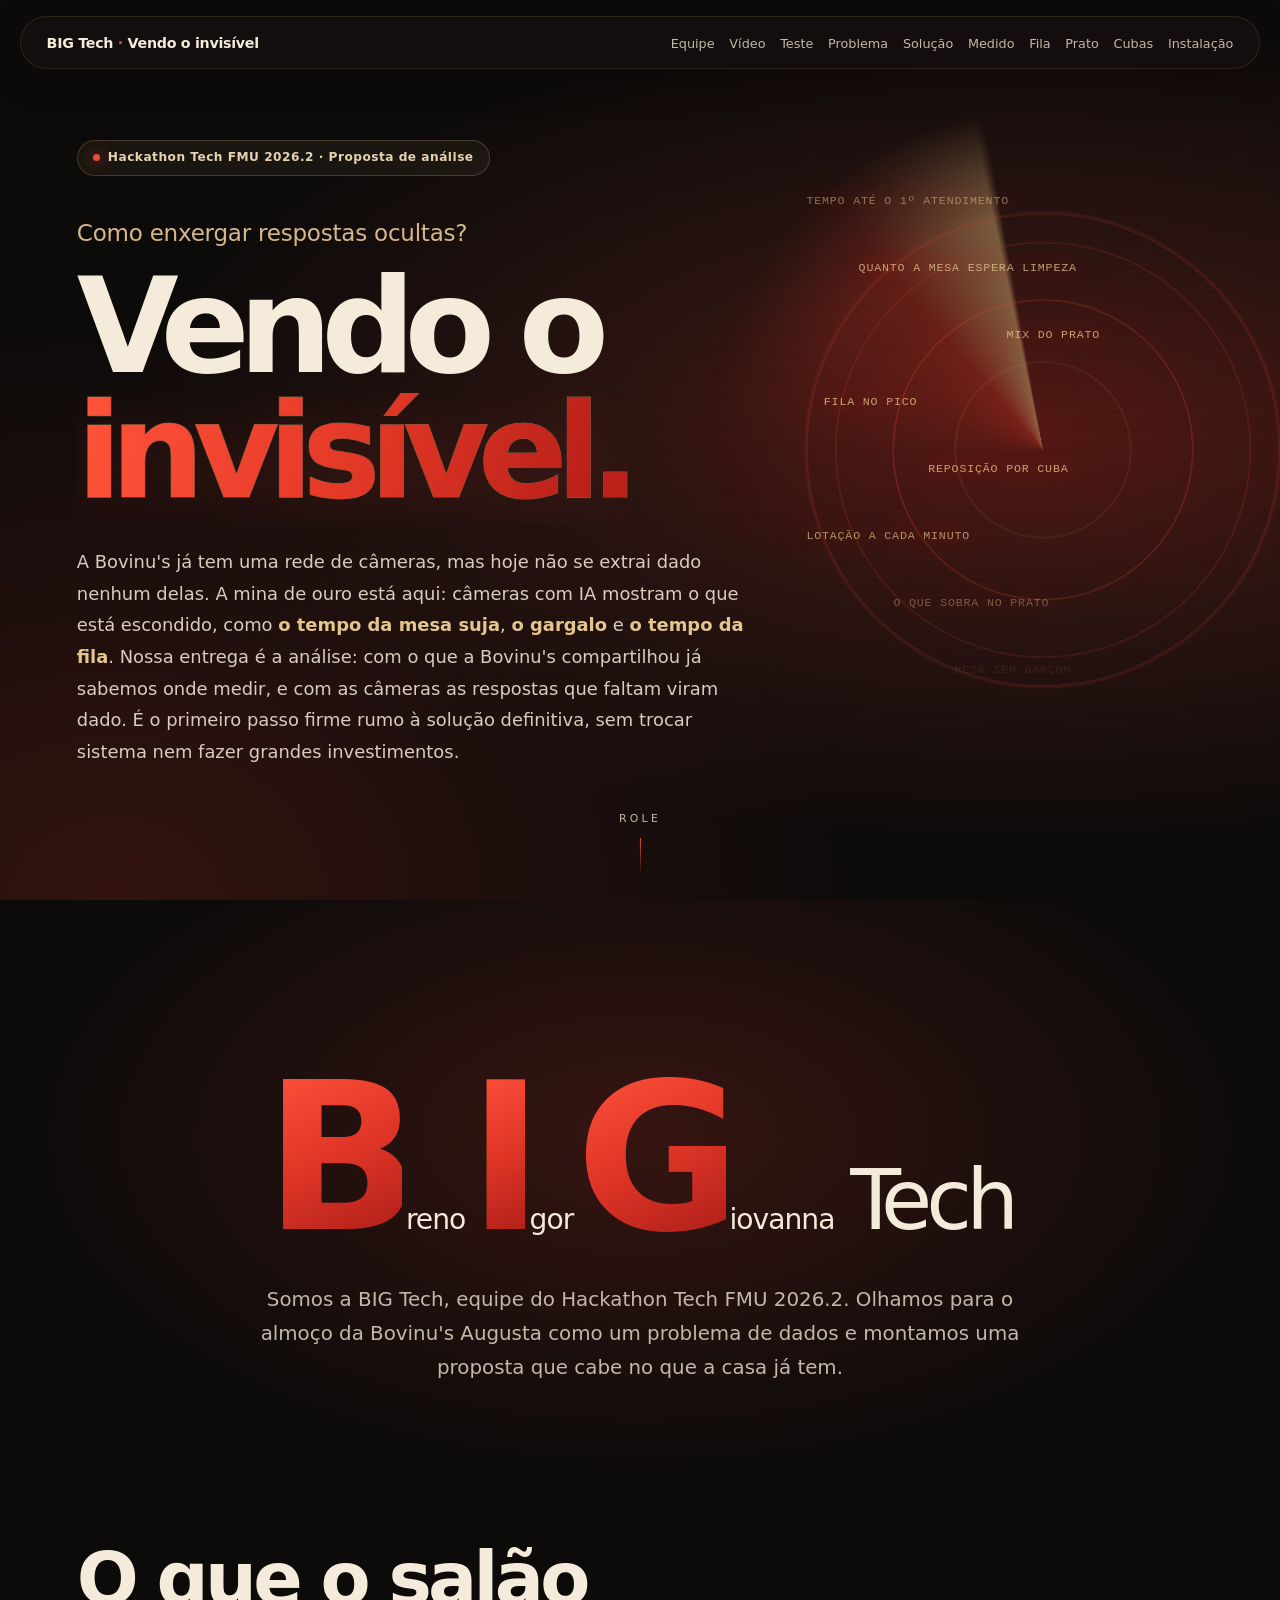
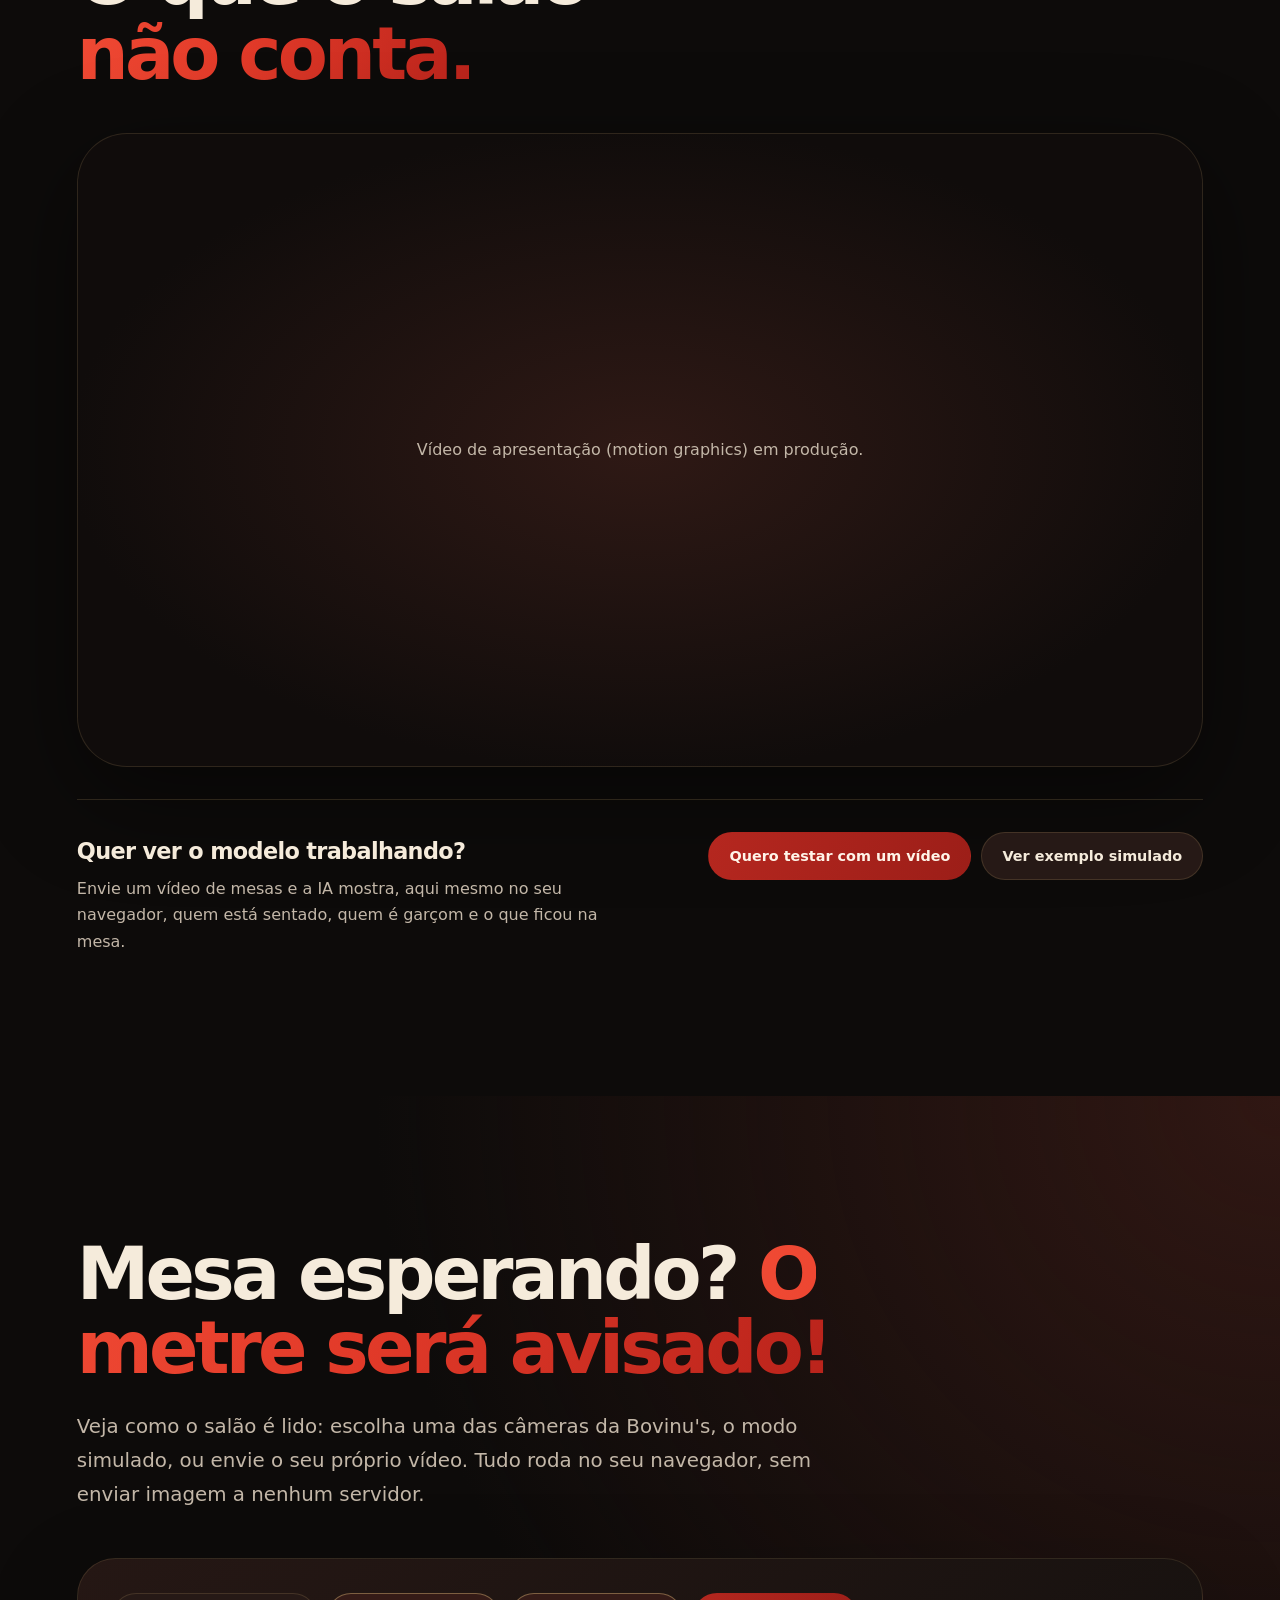
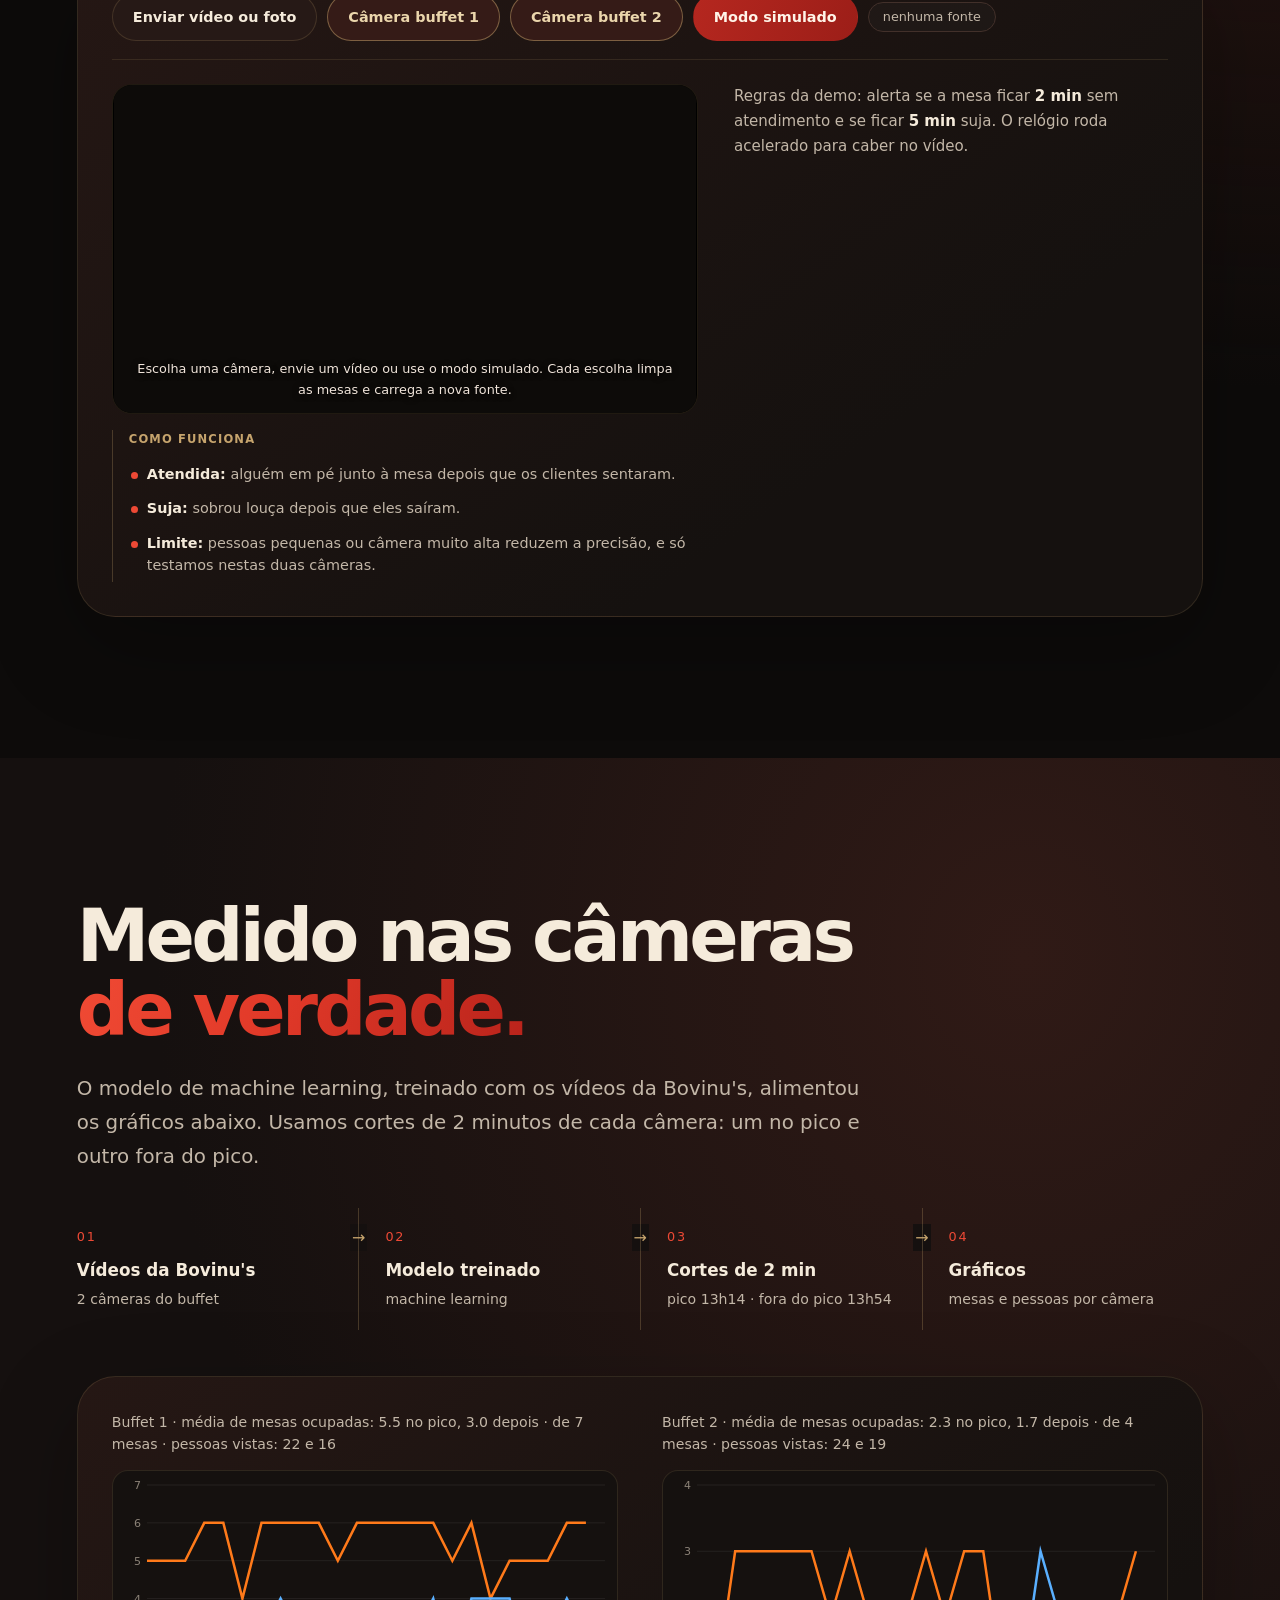
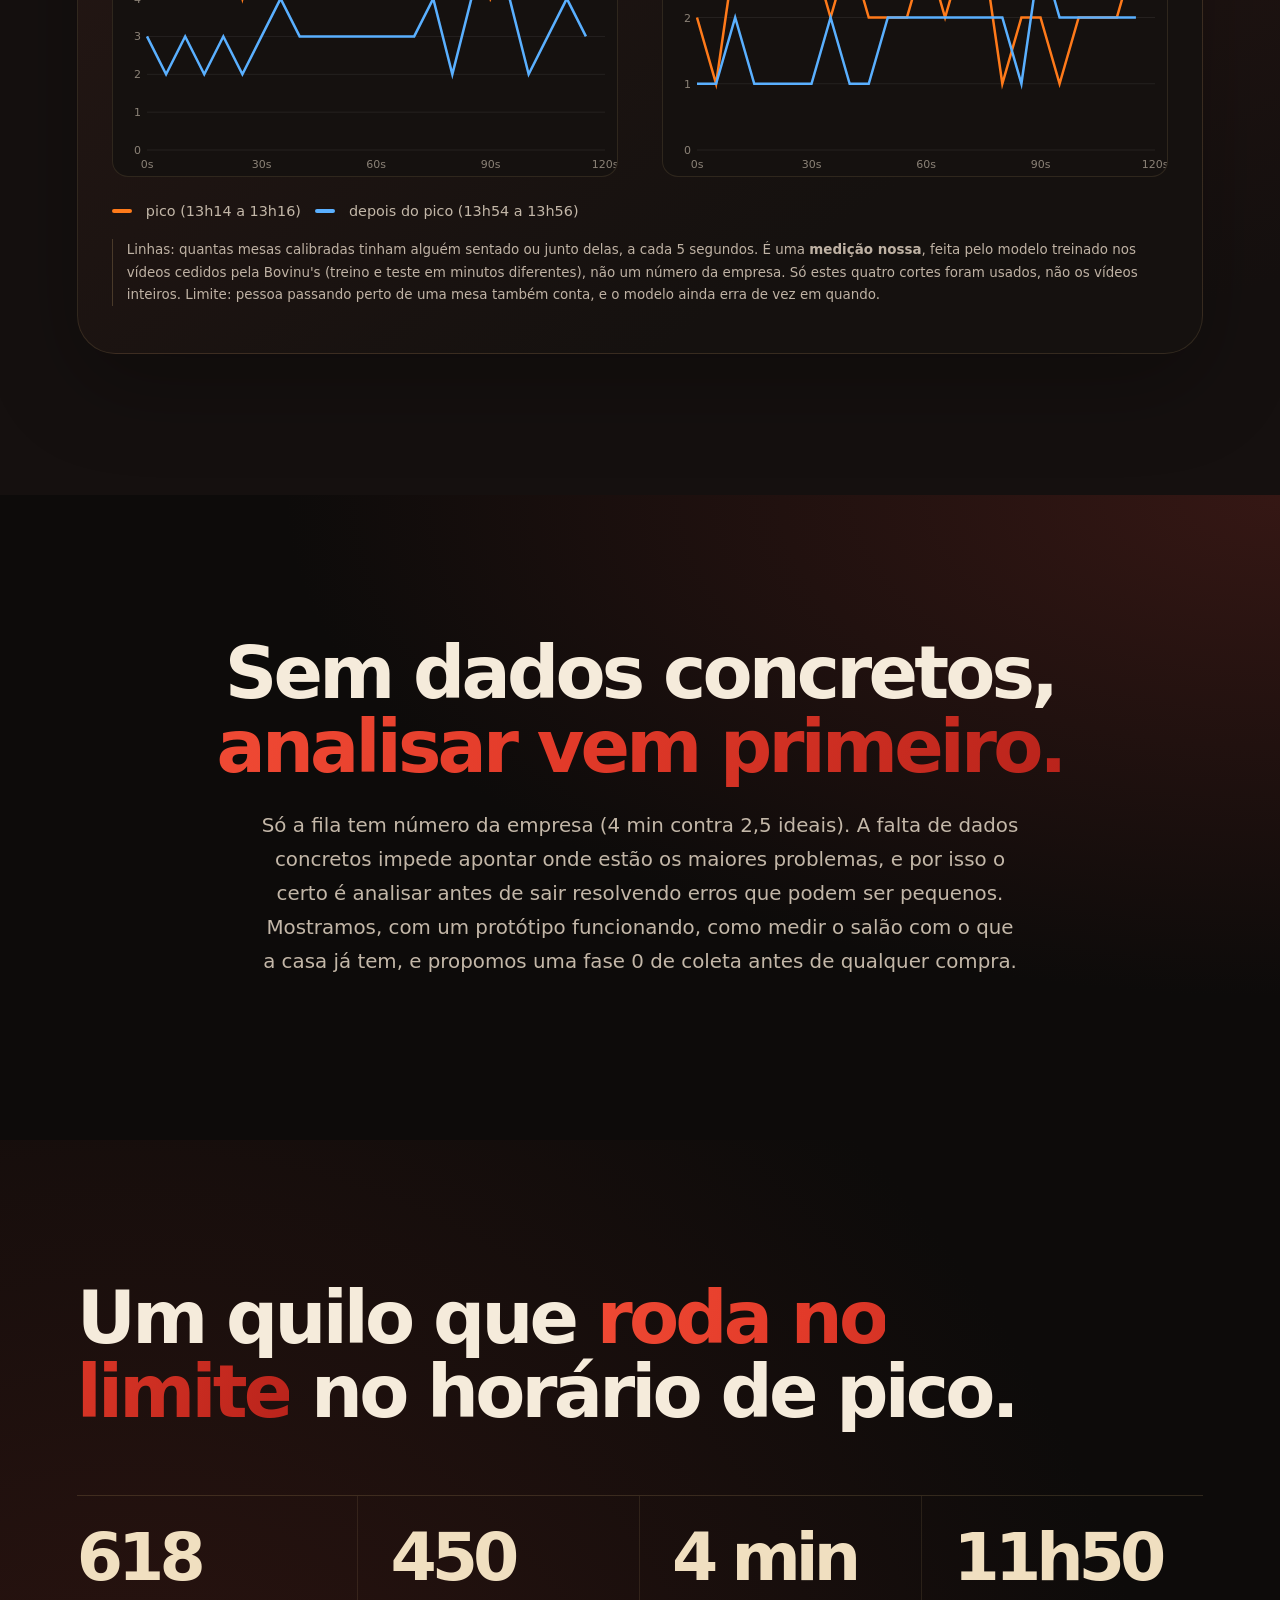
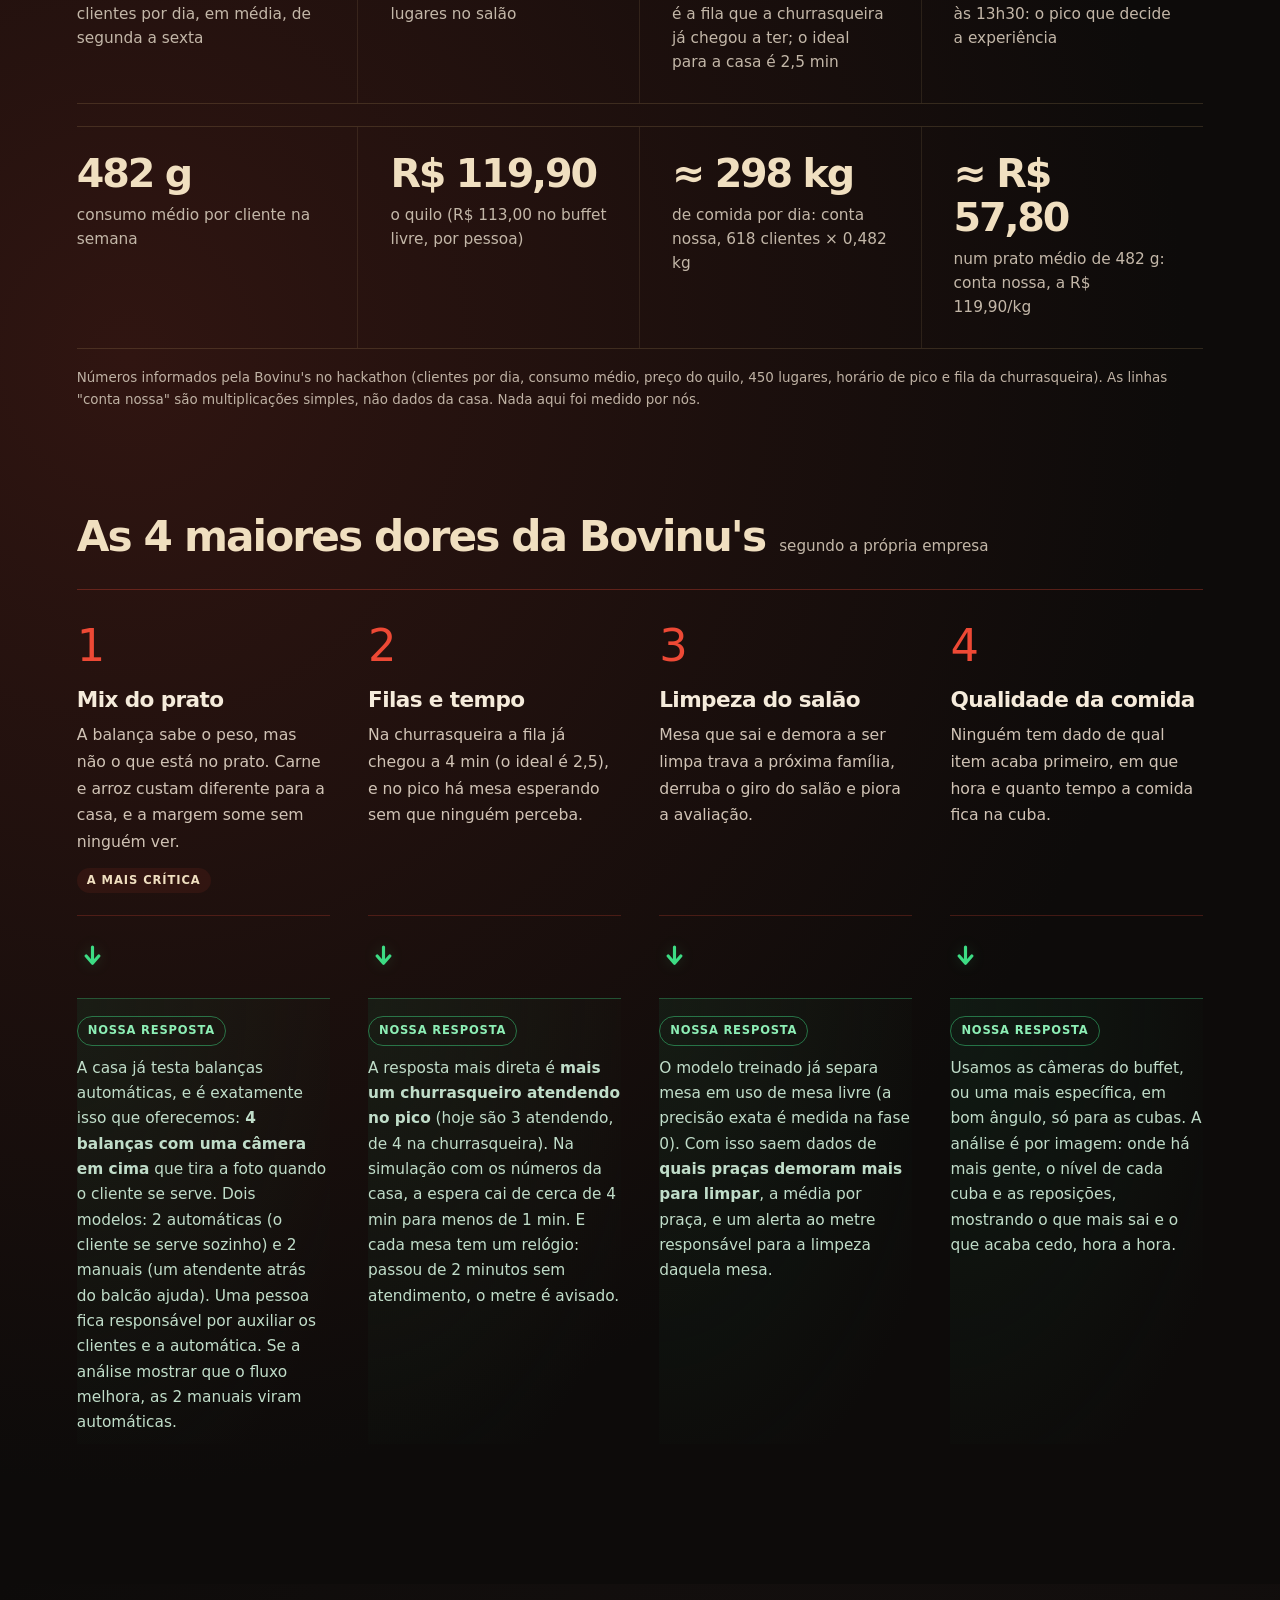
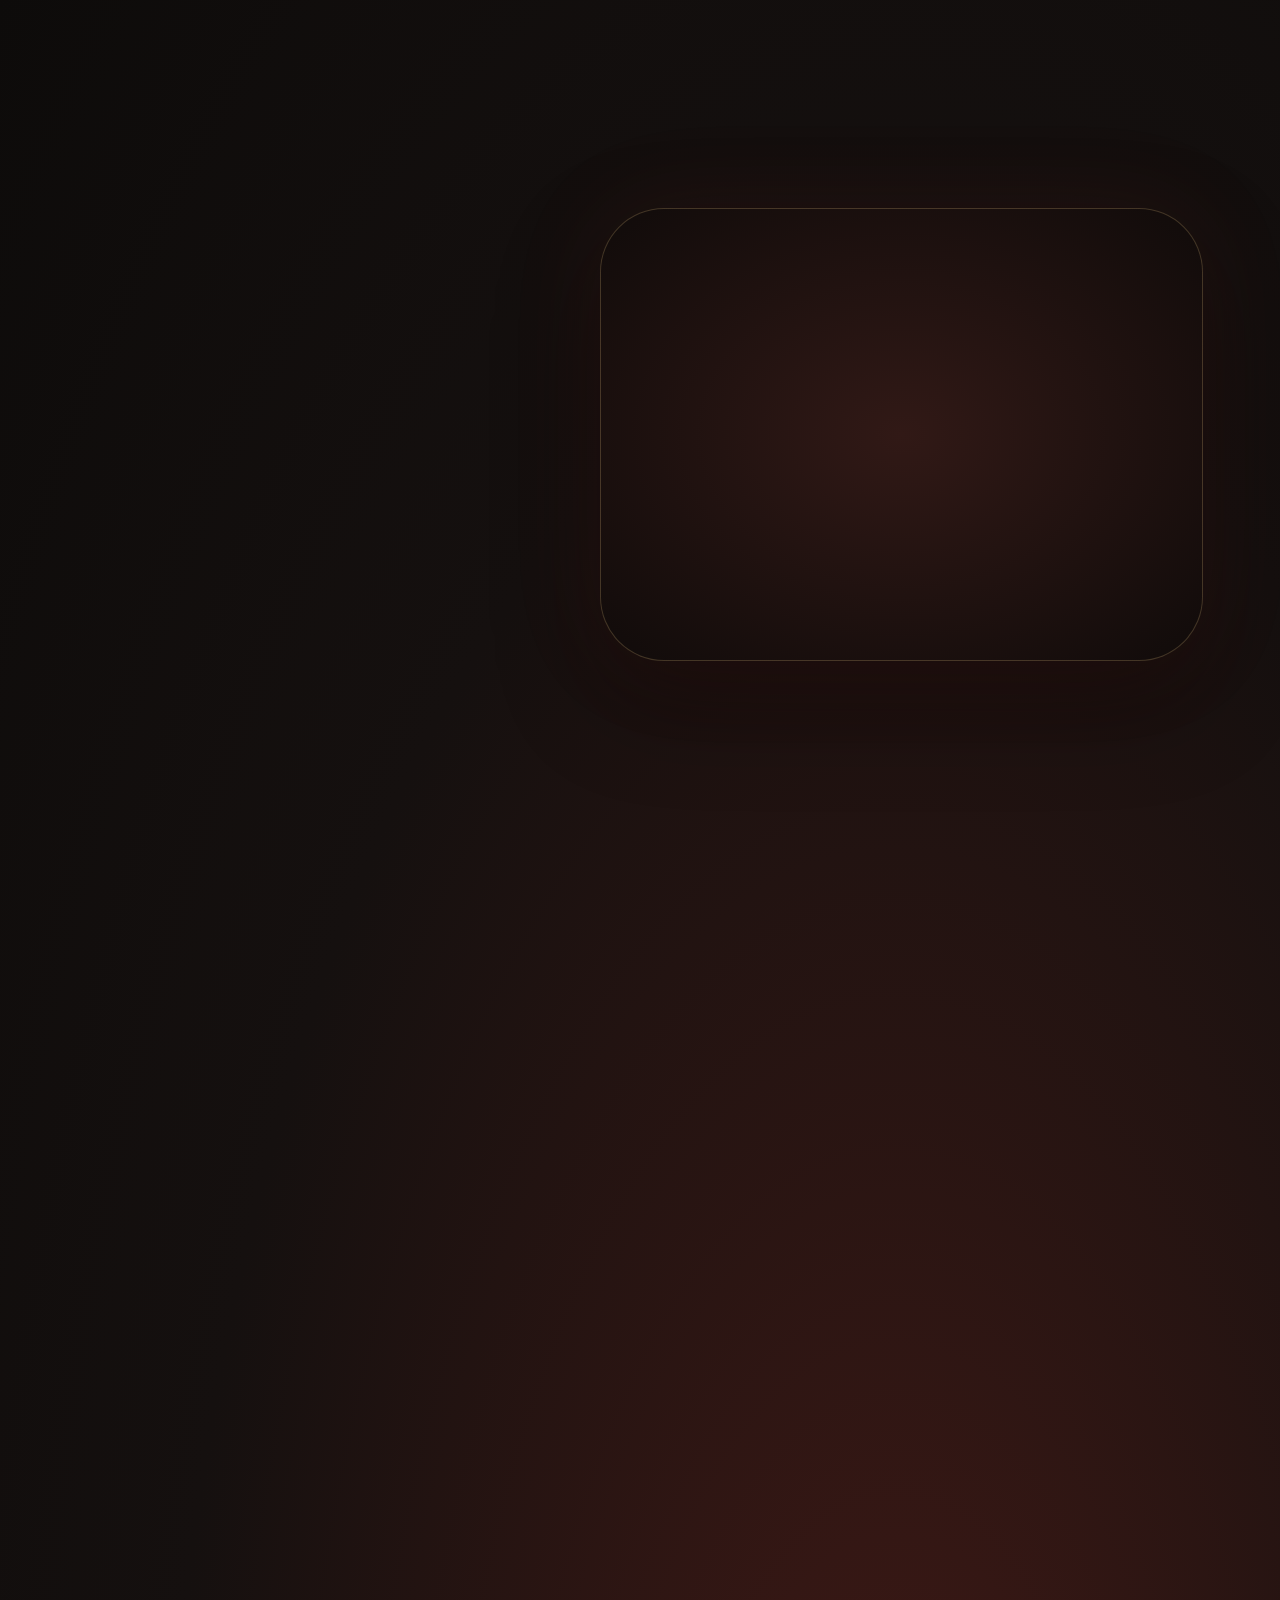
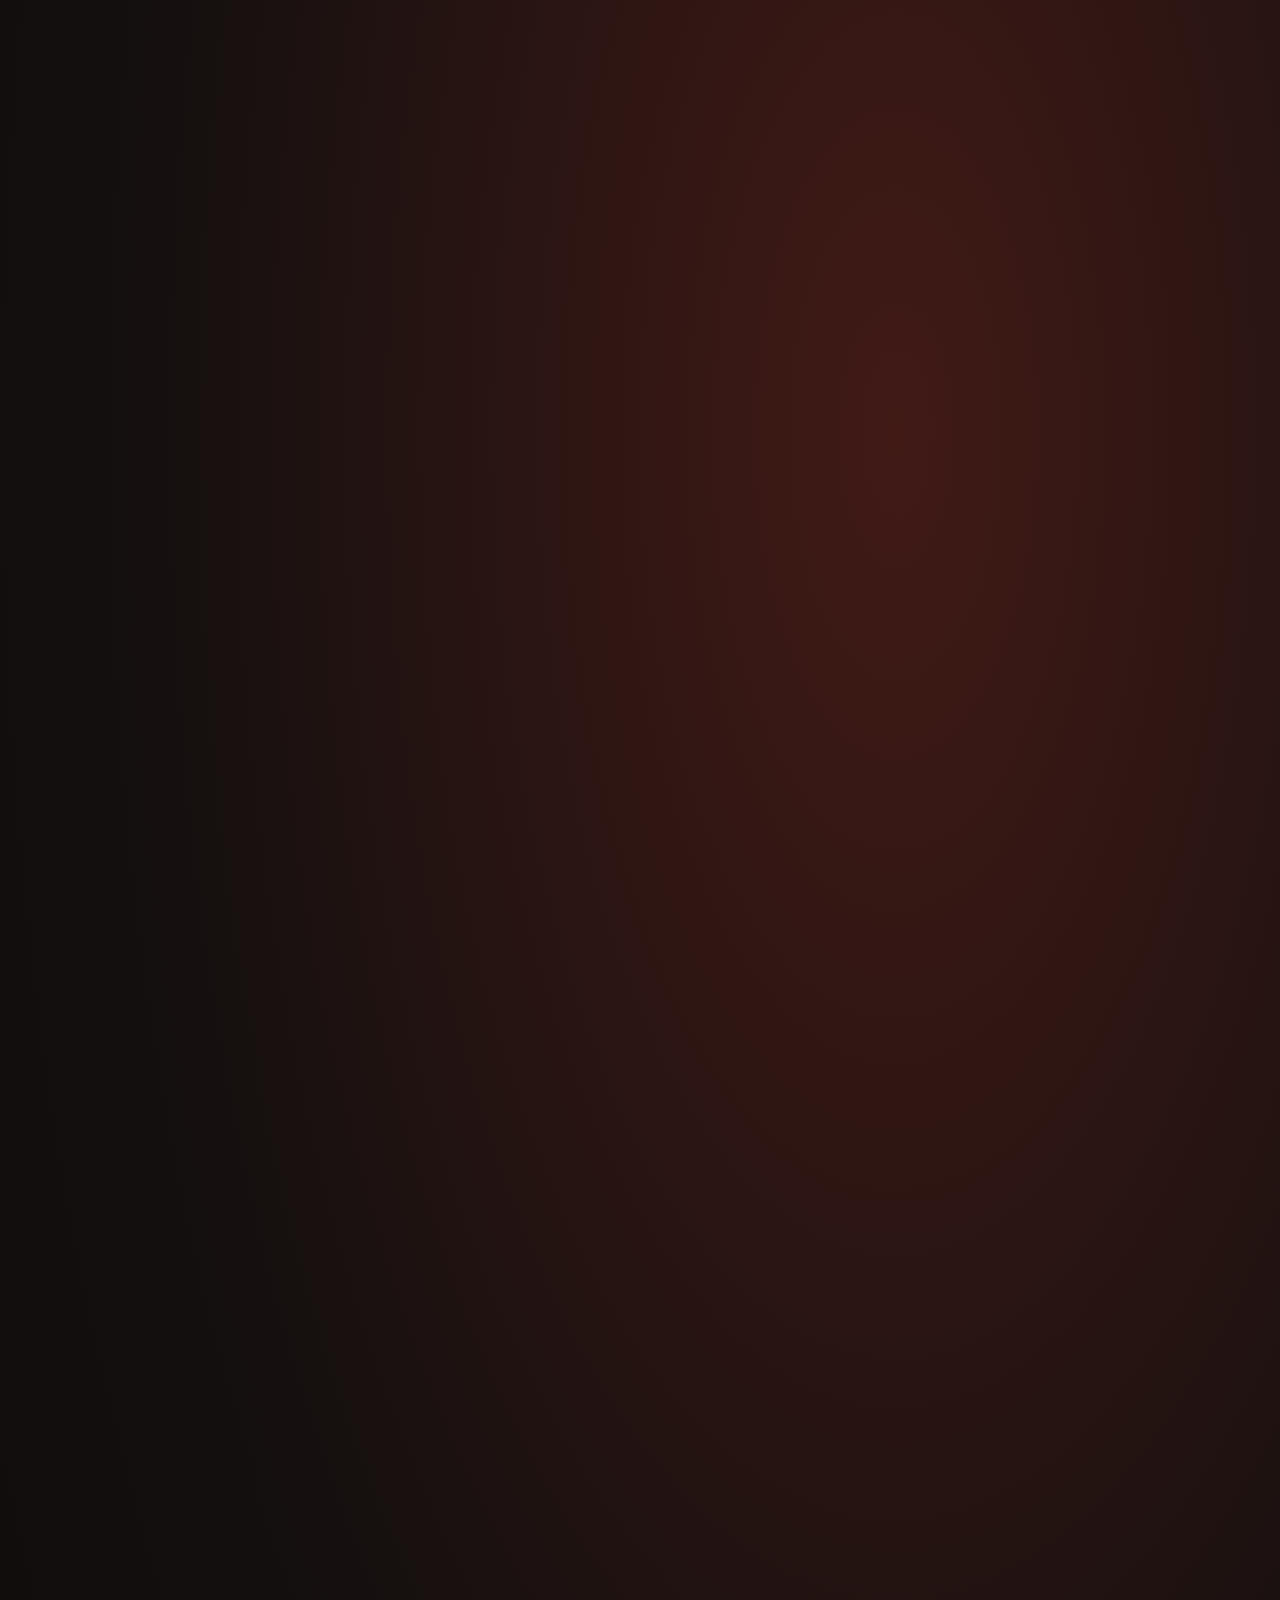
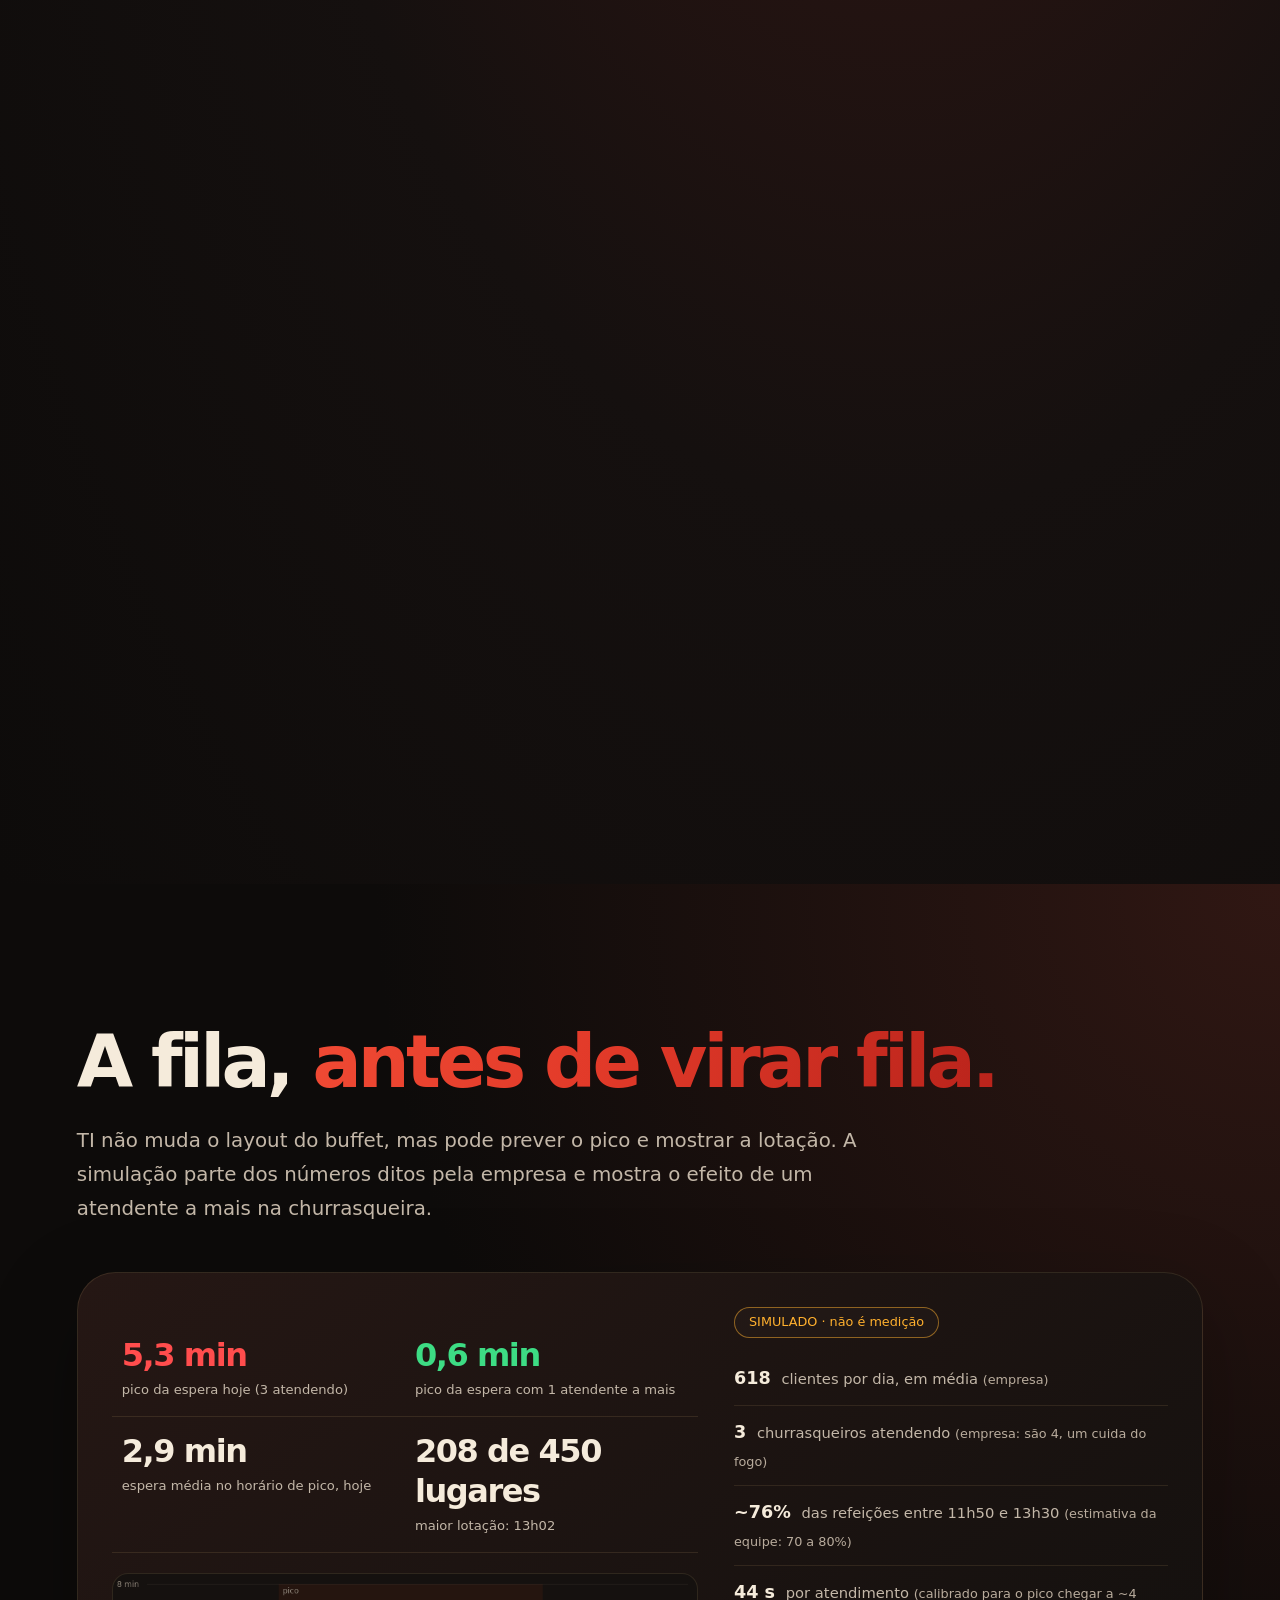
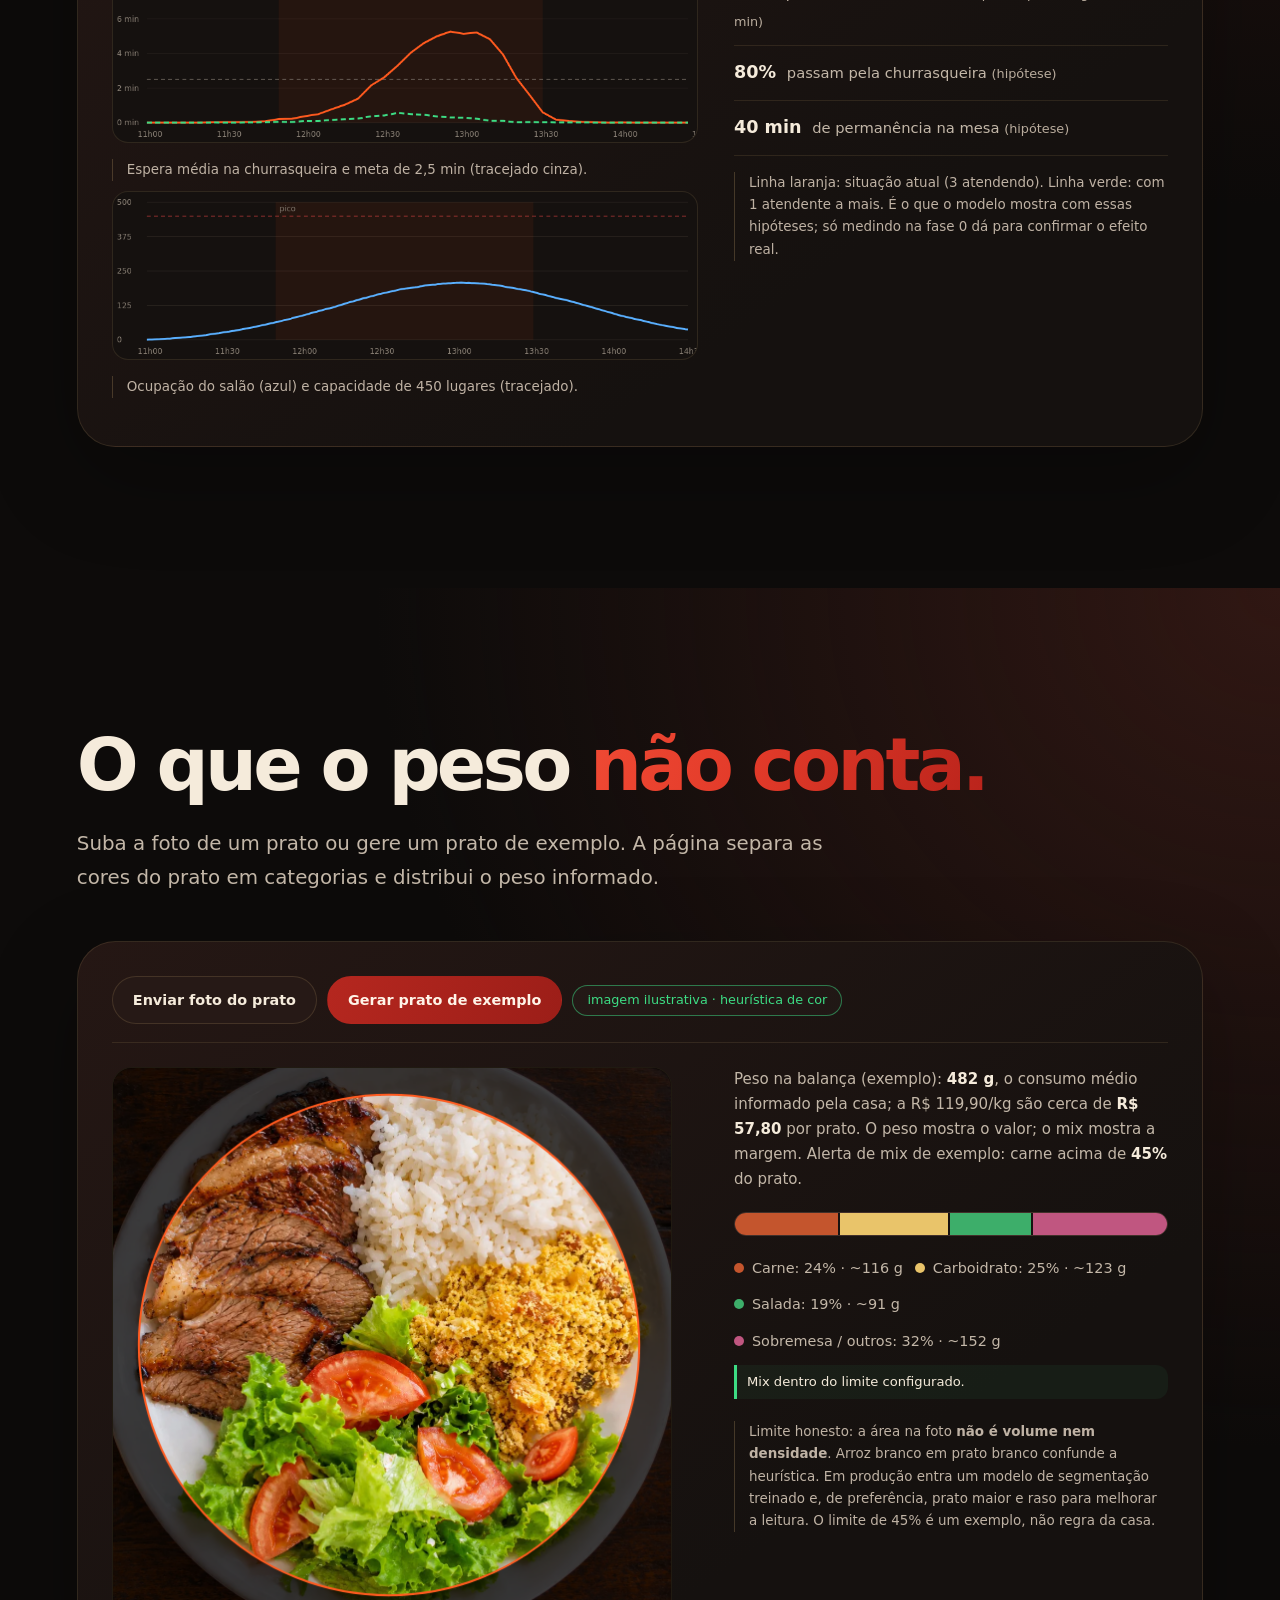
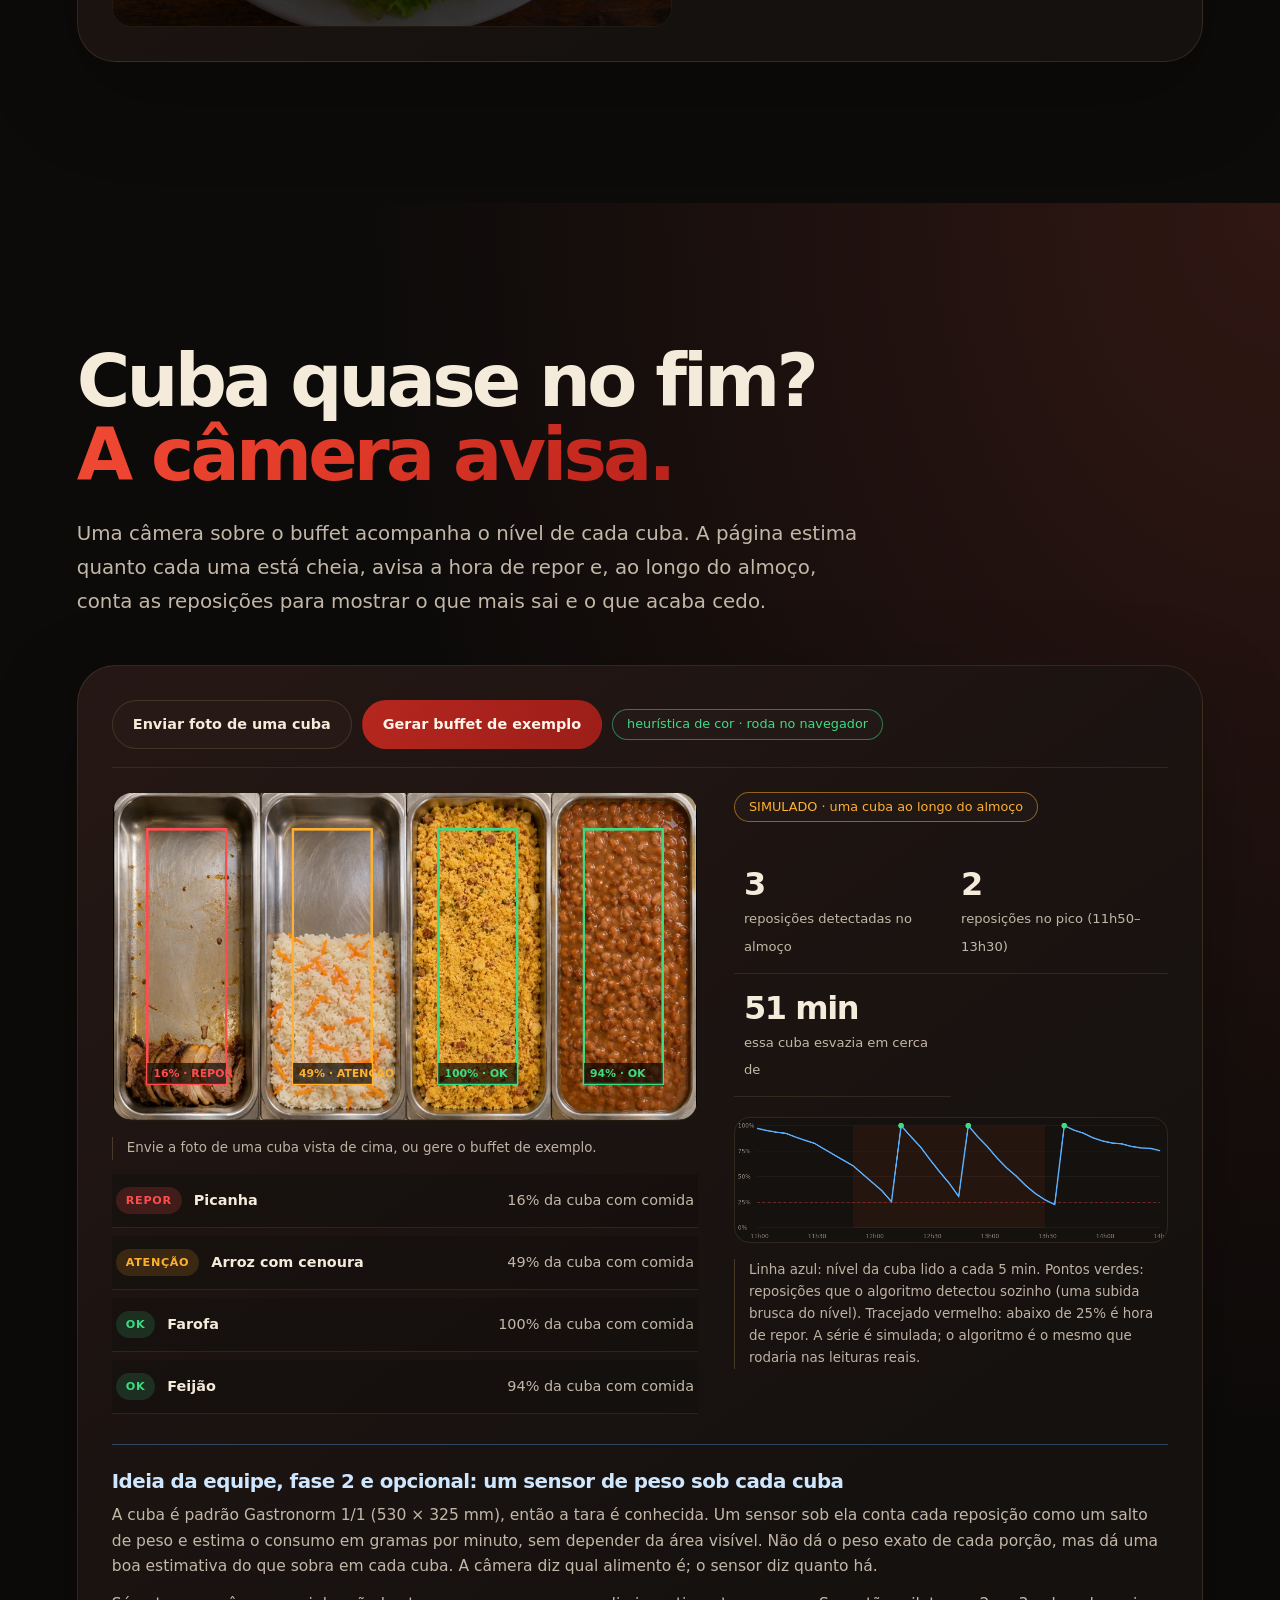
==== commit 566698e5: "feat(site): como funciona em tópicos, dores reescritas (balanças, churrasqueiro, limpeza, buffet), t" ====
--- a/site/index.html
+++ b/site/index.html
@@ -7,7 +7,7 @@
 <meta name="description" content="Como enxergar respostas ocultas? Visão computacional nas câmeras que a Bovinu's Augusta já tem: mesas, mix do prato e fila. Proposta de análise da equipe BIG Tech.">
 <link rel="icon" href="data:image/svg+xml,%3Csvg xmlns='http://www.w3.org/2000/svg' viewBox='0 0 32 32'%3E%3Crect width='32' height='32' rx='8' fill='%23ff5a1f'/%3E%3Ccircle cx='16' cy='16' r='6' fill='%230b0a09'/%3E%3C/svg%3E">
 <link rel="stylesheet" href="css/style.css?v=11">
-<link rel="stylesheet" href="css/tema-bordo.css?v=2">
+<link rel="stylesheet" href="css/tema-bordo.css?v=4">
 </head>
 <body>
 <div id="progress"></div>
@@ -107,7 +107,13 @@
             <canvas id="mesaCanvas" width="960" height="540"></canvas>
             <div class="hint" id="mesaHint">Escolha uma câmera, envie um vídeo ou use o modo simulado. Cada escolha limpa as mesas e carrega a nova fonte.</div>
           </div>
-          <p class="note"><b>Como funciona:</b> um modelo treinado com vídeos da Bovinu's enxerga as pessoas, e cada mesa é marcada uma vez por câmera. <b>Atendida:</b> alguém em pé junto à mesa depois que os clientes sentaram. <b>Suja:</b> sobrou louça depois que eles saíram. <b>Limite:</b> pessoas pequenas ou câmera muito alta reduzem a precisão, e só testamos nestas duas câmeras.</p>
+          <div class="note topicos"><b>Como funciona</b>
+            <ul>
+              <li><b>Atendida:</b> alguém em pé junto à mesa depois que os clientes sentaram.</li>
+              <li><b>Suja:</b> sobrou louça depois que eles saíram.</li>
+              <li><b>Limite:</b> pessoas pequenas ou câmera muito alta reduzem a precisão, e só testamos nestas duas câmeras.</li>
+            </ul>
+          </div>
         </div>
         <div>
           
@@ -174,22 +180,22 @@
         <div class="par reveal">
           <div class="dor"><i class="num">1</i><h3>Mix do prato</h3><p>A balança sabe o peso, mas não o que está no prato. Carne e arroz custam diferente para a casa, e a margem some sem ninguém ver.</p><em>a mais crítica</em></div>
           <svg class="seta-mini" viewBox="0 0 40 44" width="28" height="30" aria-hidden="true"><path d="M20 3 V30 M8 20 L20 34 L32 20" fill="none" stroke="#3ddc84" stroke-width="6" stroke-linecap="round" stroke-linejoin="round"/></svg>
-          <div class="sol"><span class="sol-tag">Nossa resposta</span><p>Uma foto na pesagem separa o prato por cor (carne, carboidrato, salada) e cruza com o peso e o preço do quilo. Sai a margem estimada por prato, e um alerta quando o mix foge do padrão da casa.</p></div>
+          <div class="sol"><span class="sol-tag">Nossa resposta</span><p>A casa já testa balanças automáticas, e é exatamente isso que oferecemos: <b>4 balanças com uma câmera em cima</b> que tira a foto quando o cliente se serve. Dois modelos: 2 automáticas (o cliente se serve sozinho) e 2 manuais (um atendente atrás do balcão ajuda). Uma pessoa fica responsável por auxiliar os clientes e a automática. Se a análise mostrar que o fluxo melhora, as 2 manuais viram automáticas.</p></div>
         </div>
         <div class="par reveal">
           <div class="dor"><i class="num">2</i><h3>Filas e tempo</h3><p>Na churrasqueira a fila já chegou a 4 min (o ideal é 2,5), e no pico há mesa esperando sem que ninguém perceba.</p></div>
           <svg class="seta-mini" viewBox="0 0 40 44" width="28" height="30" aria-hidden="true"><path d="M20 3 V30 M8 20 L20 34 L32 20" fill="none" stroke="#3ddc84" stroke-width="6" stroke-linecap="round" stroke-linejoin="round"/></svg>
-          <div class="sol"><span class="sol-tag">Nossa resposta</span><p>A previsão da fila mostra o pico antes dele chegar, para reforçar a churrasqueira a tempo. E cada mesa tem um relógio: se passar de 2 minutos sem atendimento, o metre é avisado.</p></div>
+          <div class="sol"><span class="sol-tag">Nossa resposta</span><p>A resposta mais direta é <b>mais um churrasqueiro atendendo no pico</b> (hoje são 3 atendendo, de 4 na churrasqueira). Na simulação com os números da casa, a espera cai de cerca de 4 min para menos de 1 min. E cada mesa tem um relógio: passou de 2 minutos sem atendimento, o metre é avisado.</p></div>
         </div>
         <div class="par reveal">
           <div class="dor"><i class="num">3</i><h3>Limpeza do salão</h3><p>Mesa que sai e demora a ser limpa trava a próxima família, derruba o giro do salão e piora a avaliação.</p></div>
           <svg class="seta-mini" viewBox="0 0 40 44" width="28" height="30" aria-hidden="true"><path d="M20 3 V30 M8 20 L20 34 L32 20" fill="none" stroke="#3ddc84" stroke-width="6" stroke-linecap="round" stroke-linejoin="round"/></svg>
-          <div class="sol"><span class="sol-tag">Nossa resposta</span><p>A câmera vê a mesa vaga com louça e avisa a limpeza. O tempo de cada mesa fica registrado, e mostra onde o salão perde giro.</p></div>
+          <div class="sol"><span class="sol-tag">Nossa resposta</span><p>O modelo treinado já separa mesa em uso de mesa livre (a precisão exata é medida na fase 0). Com isso saem dados de <b>quais praças demoram mais para limpar</b>, a média por praça, e um alerta ao metre responsável para a limpeza daquela mesa.</p></div>
         </div>
         <div class="par reveal">
           <div class="dor"><i class="num">4</i><h3>Qualidade da comida</h3><p>Ninguém tem dado de qual item acaba primeiro, em que hora e quanto tempo a comida fica na cuba.</p></div>
           <svg class="seta-mini" viewBox="0 0 40 44" width="28" height="30" aria-hidden="true"><path d="M20 3 V30 M8 20 L20 34 L32 20" fill="none" stroke="#3ddc84" stroke-width="6" stroke-linecap="round" stroke-linejoin="round"/></svg>
-          <div class="sol"><span class="sol-tag">Nossa resposta</span><p>Uma câmera sobre o buffet mostra onde há mais gente e conta as reposições de cada cuba: o que mais sai e o que acaba cedo, hora a hora. Sensor de peso só entra se a câmera não bastar.</p></div>
+          <div class="sol"><span class="sol-tag">Nossa resposta</span><p>Usamos as câmeras do buffet, ou uma mais específica, em bom ângulo, só para as cubas. A análise é por imagem: onde há mais gente, o nível de cada cuba e as reposições, mostrando o que mais sai e o que acaba cedo, hora a hora.</p></div>
         </div>
       </div>
     </div>
@@ -201,13 +207,13 @@
   <div class="pin">
     <div class="steps">
       <div class="step"><div class="big">01</div><h3>Mesas com relógio</h3><p>A câmera vê a mesa ocupada. Se ninguém atende em 1–2 minutos (configurável), o metre da praça recebe o alerta. Mesa que saiu e não foi limpa também avisa.</p><p class="src">Montagem sobre quadro real da câmera da Bovinu's (rostos já borrados na origem): o estado de cada mesa vem do nosso modelo.</p></div>
-      <div class="step"><div class="big">02</div><h3>Mix do prato</h3><p>Uma foto no momento da pesagem mostra a proporção de carne, carboidrato, salada e sobremesa — junto do peso que o sistema já registra.</p><p class="src">Foto gerada por IA. A leitura de cores que separa carne, carboidrato e salada está na demo mais abaixo.</p></div>
-      <div class="step"><div class="big">03</div><h3>Buffet que se avisa</h3><p>Câmera sobre as cubas conta reposições e mostra o que mais sai e o que acaba cedo, hora a hora.</p><p class="src">Ilustração sobre quadro real: o nível de procura de cada seção foi marcado à mão, para mostrar a ideia. Não é medição.</p></div>
-      <div class="step"><div class="big">04</div><h3>Avaliação sem atrito</h3><p>QR code na mesa, junto aos guardanapos, abre direto a avaliação no Google. Sem brinde, como a política do Google exige. O código real depende do ID do local da Bovinu's no Google, que a casa precisa fornecer.</p></div>
+      <div class="step"><div class="big">02</div><h3>Mix do prato</h3><p>Uma foto no momento da pesagem mostra a proporção de carne, carboidrato, salada e sobremesa — junto do peso que o sistema já registra.</p><p class="src">Imagem ilustrativa. A leitura de cores que separa carne, carboidrato e salada está na demo mais abaixo.</p></div>
+      <div class="step"><div class="big">03</div><h3>Buffet com métricas</h3><p>Câmera sobre as cubas conta reposições e mostra o que mais sai e o que acaba cedo, hora a hora.</p><p class="src">Ilustração sobre quadro real: o nível de procura de cada seção foi marcado à mão, para mostrar a ideia. Não é medição.</p></div>
+      <div class="step"><div class="big">04</div><h3>Avaliação sem complicação</h3><p>Duas opções na mesa, junto aos guardanapos: escanear o QR code ou aproximar o celular da tag NFC. As duas abrem direto a página de avaliação no Google. Sem brinde por avaliação, como a política do Google exige. O código real depende do ID do local da Bovinu's no Google, que a casa precisa fornecer.</p></div>
     </div>
     <div class="visual" title="Imagens reais da câmera (passos 1 e 3) e ilustrações (passos 2 e 4)">
-      <span class="ia-badge vis" id="b2">foto gerada por IA</span>
-      <span class="ia-badge vis" id="b4">ilustração gerada por IA</span>
+      <span class="ia-badge vis" id="b2">imagem ilustrativa</span>
+      <span class="ia-badge vis" id="b4">imagem ilustrativa</span>
       <!-- imagens geradas por IA. Enquanto o arquivo não existir, o desenho em SVG abaixo aparece no lugar. -->
       <img class="vis vis-img" id="i1" src="img/passo-1-mesas.webp?v=3" alt="Quadro real do salão com cada mesa marcada: livre em verde, ocupada em amarelo, atendida em azul" onerror="this.remove()">
       <img class="vis vis-img" id="i2" src="img/passo-2-prato.webp?v=3" alt="Prato de buffet por quilo fotografado do alto, dividido por cores em carne, carboidrato, salada e sobremesa" onerror="this.remove()">
@@ -304,7 +310,7 @@
         <p>A cuba é padrão Gastronorm 1/1 (530 × 325 mm), então a tara é conhecida. Um sensor sob ela conta cada reposição como um salto de peso e estima o consumo em gramas por minuto, sem depender da área visível. Não dá o peso exato de cada porção, mas dá uma boa estimativa do que sobra em cada cuba. A câmera diz qual alimento é; o sensor diz quanto há.</p>
         <p>Só entra se a câmera sozinha não bastar, porque a empresa pediu investimento pequeno. Sugestão: piloto em 2 ou 3 cubas de maior saída na fase 0. Cuidados: calor e vapor do banho-maria, peça própria para alimentos e calibração por tipo de cuba e de alimento.</p>
       </div>
-      <p class="note">Limite honesto: o nível vem da <b>área visível com comida</b> numa câmera de cima, não do volume. Arroz branco puro se confunde com o inox. Na instalação, cada cuba teria sua zona marcada uma única vez e um modelo de segmentação treinado com imagens do próprio buffet. O buffet de exemplo é uma foto gerada por IA; a leitura dela usa a cor do inox vazio da primeira cuba como calibração (nas fotos enviadas, vale a regra de saturação). "Gerar buffet de exemplo" usa a foto; se ela não carregar, usa um desenho.</p>
+      <p class="note">Limite honesto: o nível vem da <b>área visível com comida</b> numa câmera de cima, não do volume. Arroz branco puro se confunde com o inox. Na instalação, cada cuba teria sua zona marcada uma única vez e um modelo de segmentação treinado com imagens do próprio buffet. O buffet de exemplo é uma imagem ilustrativa; a leitura dela usa a cor do inox vazio da primeira cuba como calibração (nas fotos enviadas, vale a regra de saturação). "Gerar buffet de exemplo" usa a foto; se ela não carregar, usa um desenho.</p>
     </div>
   </div>
 </section>
@@ -389,7 +395,7 @@
 <script src="js/medido.js?v=2"></script>
 <script src="js/fila-core.js"></script>
 <script src="js/fila.js?v=2"></script>
-<script src="js/prato.js?v=6"></script>
+<script src="js/prato.js?v=7"></script>
 <script src="js/cubas-core.js?v=2"></script>
 <script src="js/cubas.js?v=4"></script>
 </body>
--- a/site/css/tema-bordo.css
+++ b/site/css/tema-bordo.css
@@ -210,3 +210,15 @@
 .saber-notas b{color:var(--ember-2)}
 .saber-notas p{margin:8px 0 0;font-size:.92rem;color:var(--muted)}
 @media(max-width:900px){.fluxo{grid-template-columns:repeat(2,minmax(0,1fr))}.fluxo li:nth-child(3){border-left:0;padding-left:0}.saber{grid-template-columns:1fr}.saber-notas{grid-template-columns:1fr}}
+
+/* "como funciona" em tópicos */
+.note.topicos{border-left:1px solid #c6a46d44;padding-left:16px}
+.note.topicos>b{display:block;color:var(--ember-2);letter-spacing:.1em;text-transform:uppercase;font-size:.72rem;margin-bottom:8px}
+.note.topicos ul{list-style:none;margin:0;padding:0}
+.note.topicos li{position:relative;padding:6px 0 6px 18px;font-size:.9rem;line-height:1.55;color:var(--muted)}
+.note.topicos li::before{content:"";position:absolute;left:2px;top:15px;width:7px;height:7px;border-radius:50%;background:var(--ember)}
+.note.topicos li b{color:var(--text)}
+
+/* linhas do grid das dores dimensionadas pelo conteúdo (respostas longas não vazam) */
+.dores-grid{grid-template-rows:repeat(3,auto)}
+@media(max-width:560px){.dores-grid{grid-template-rows:none}}
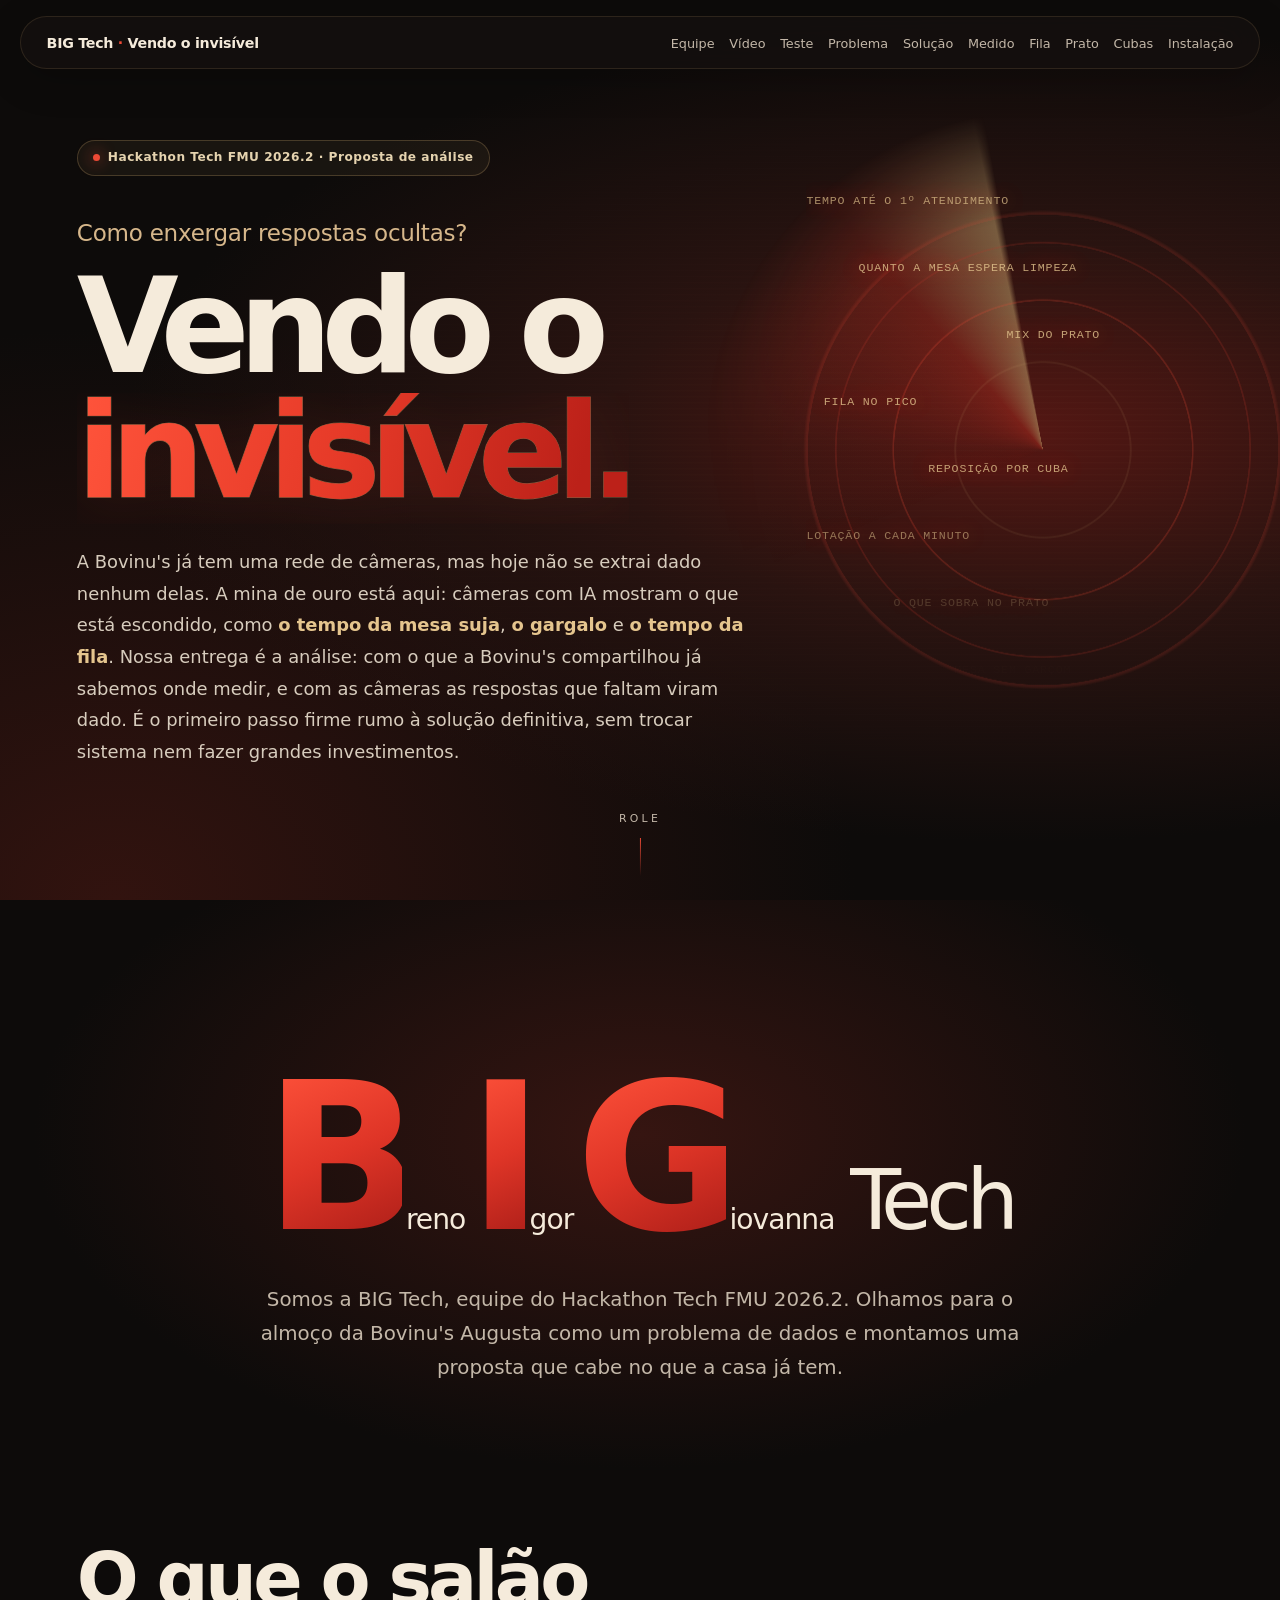
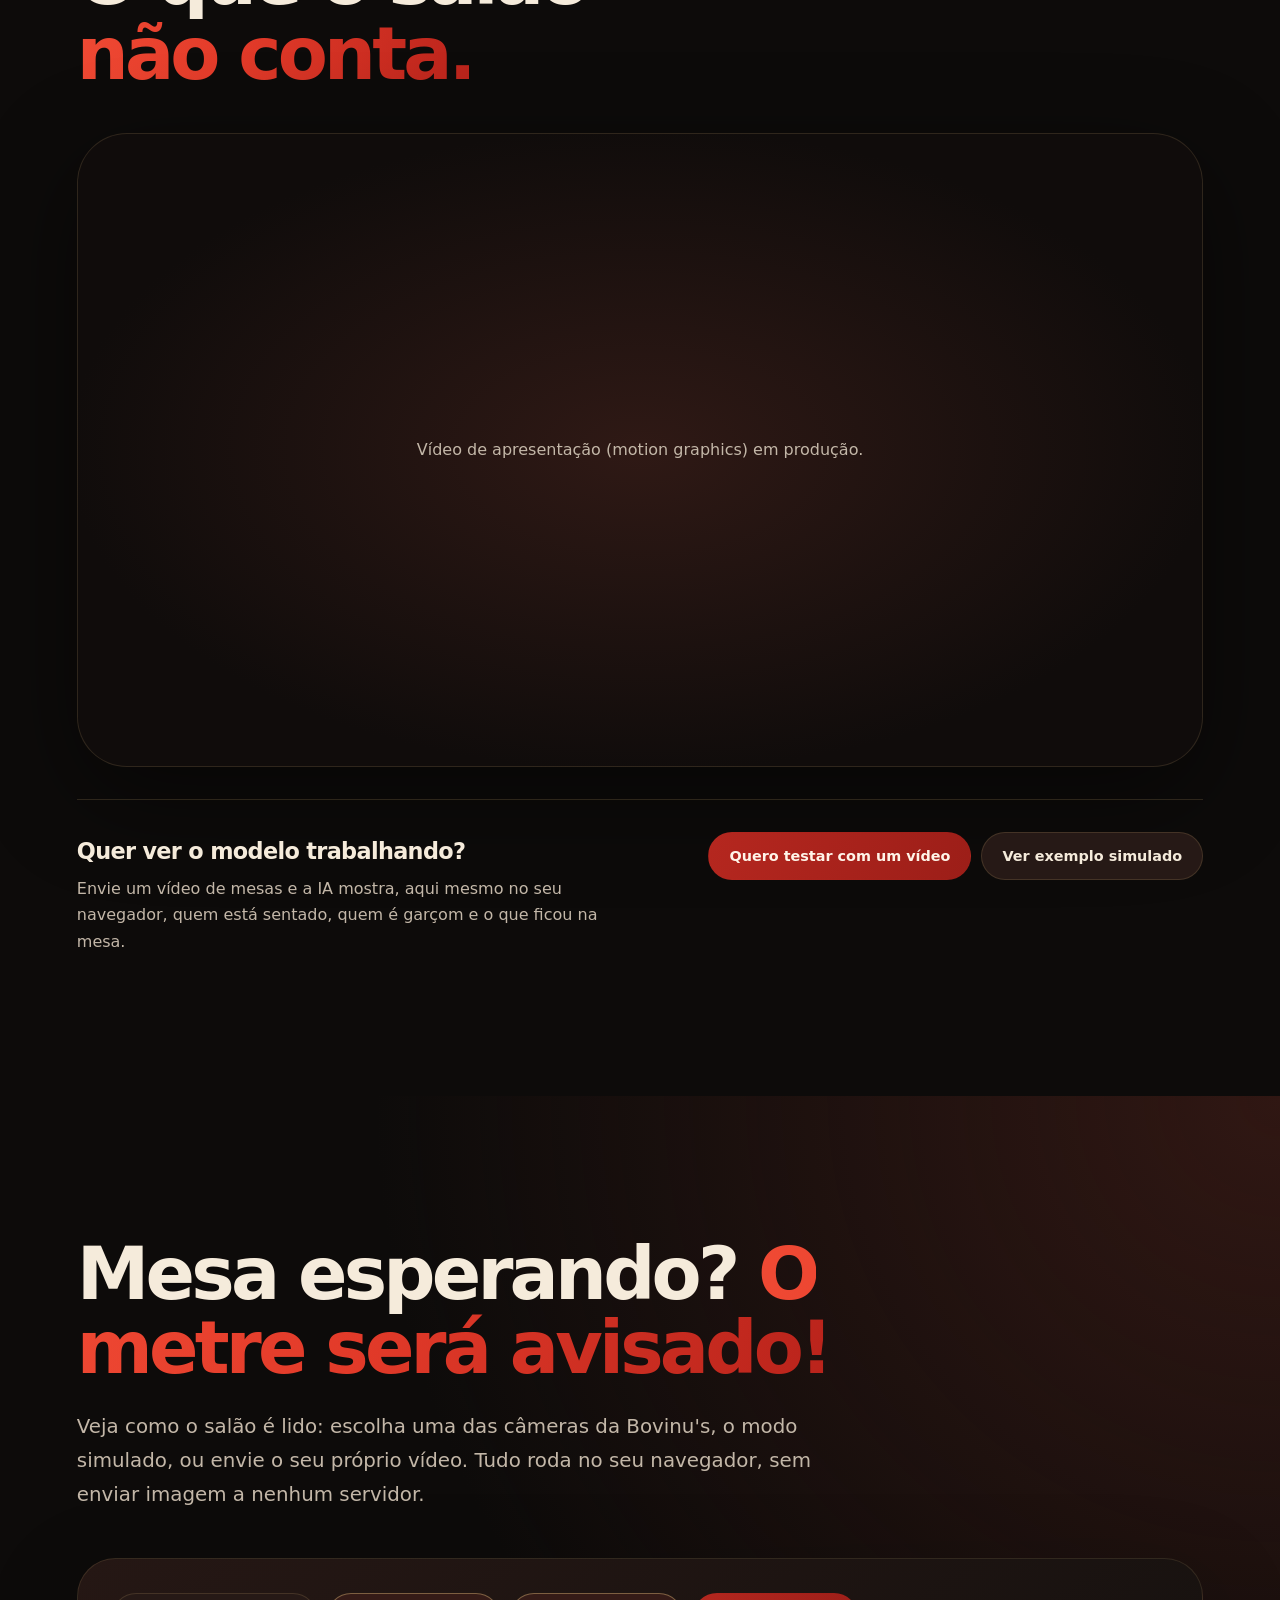
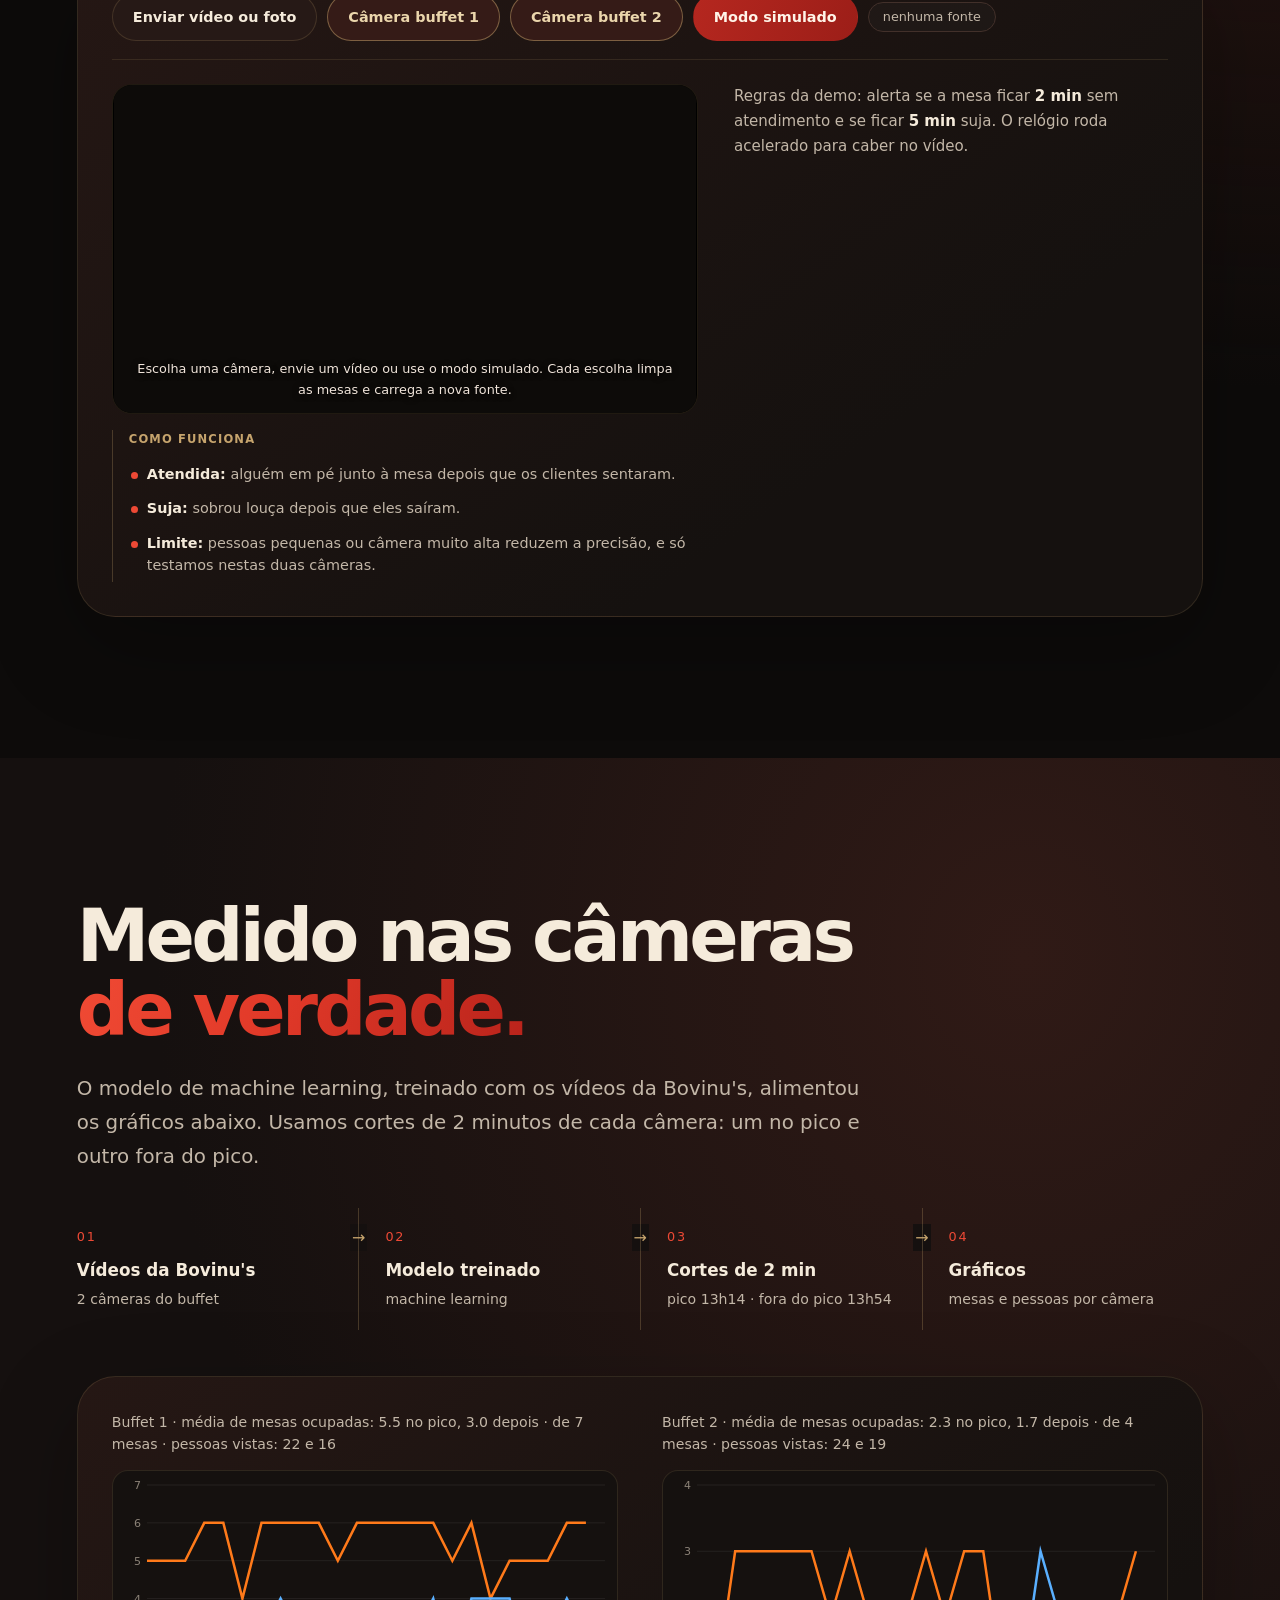
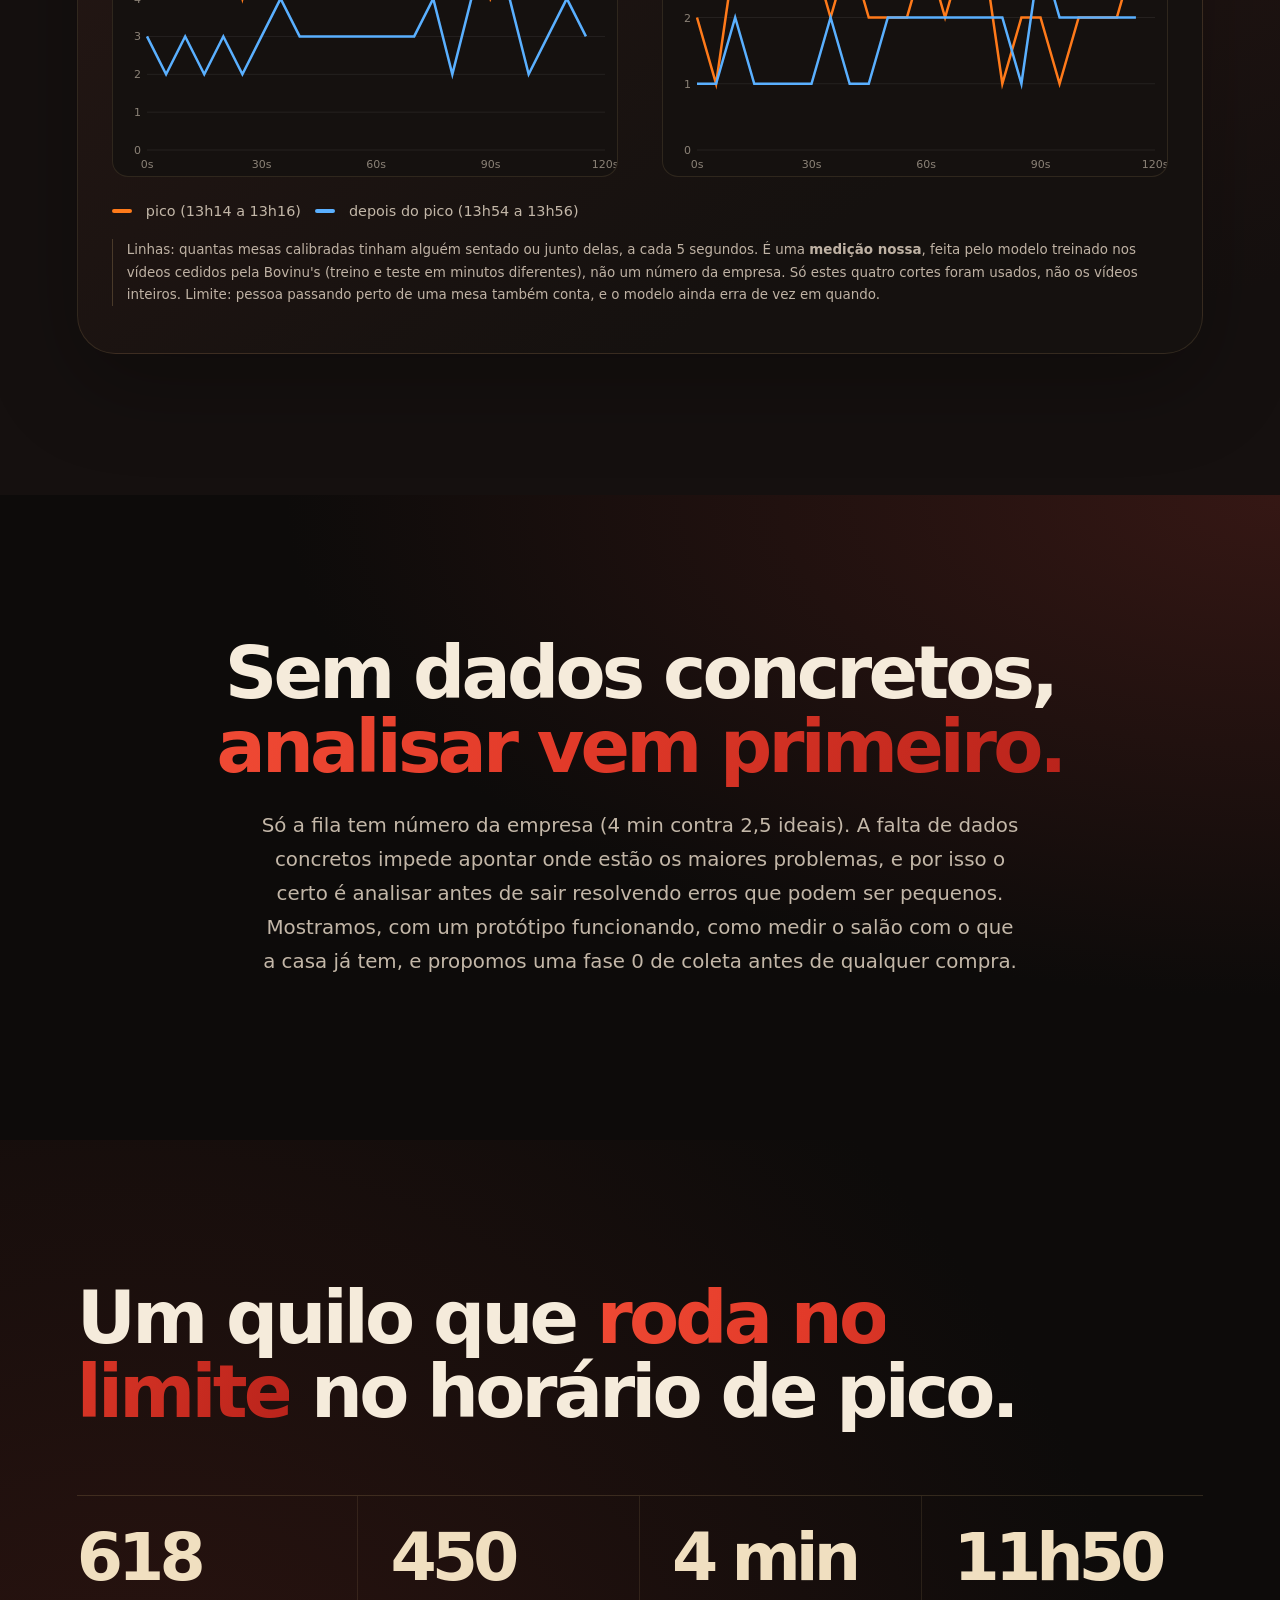
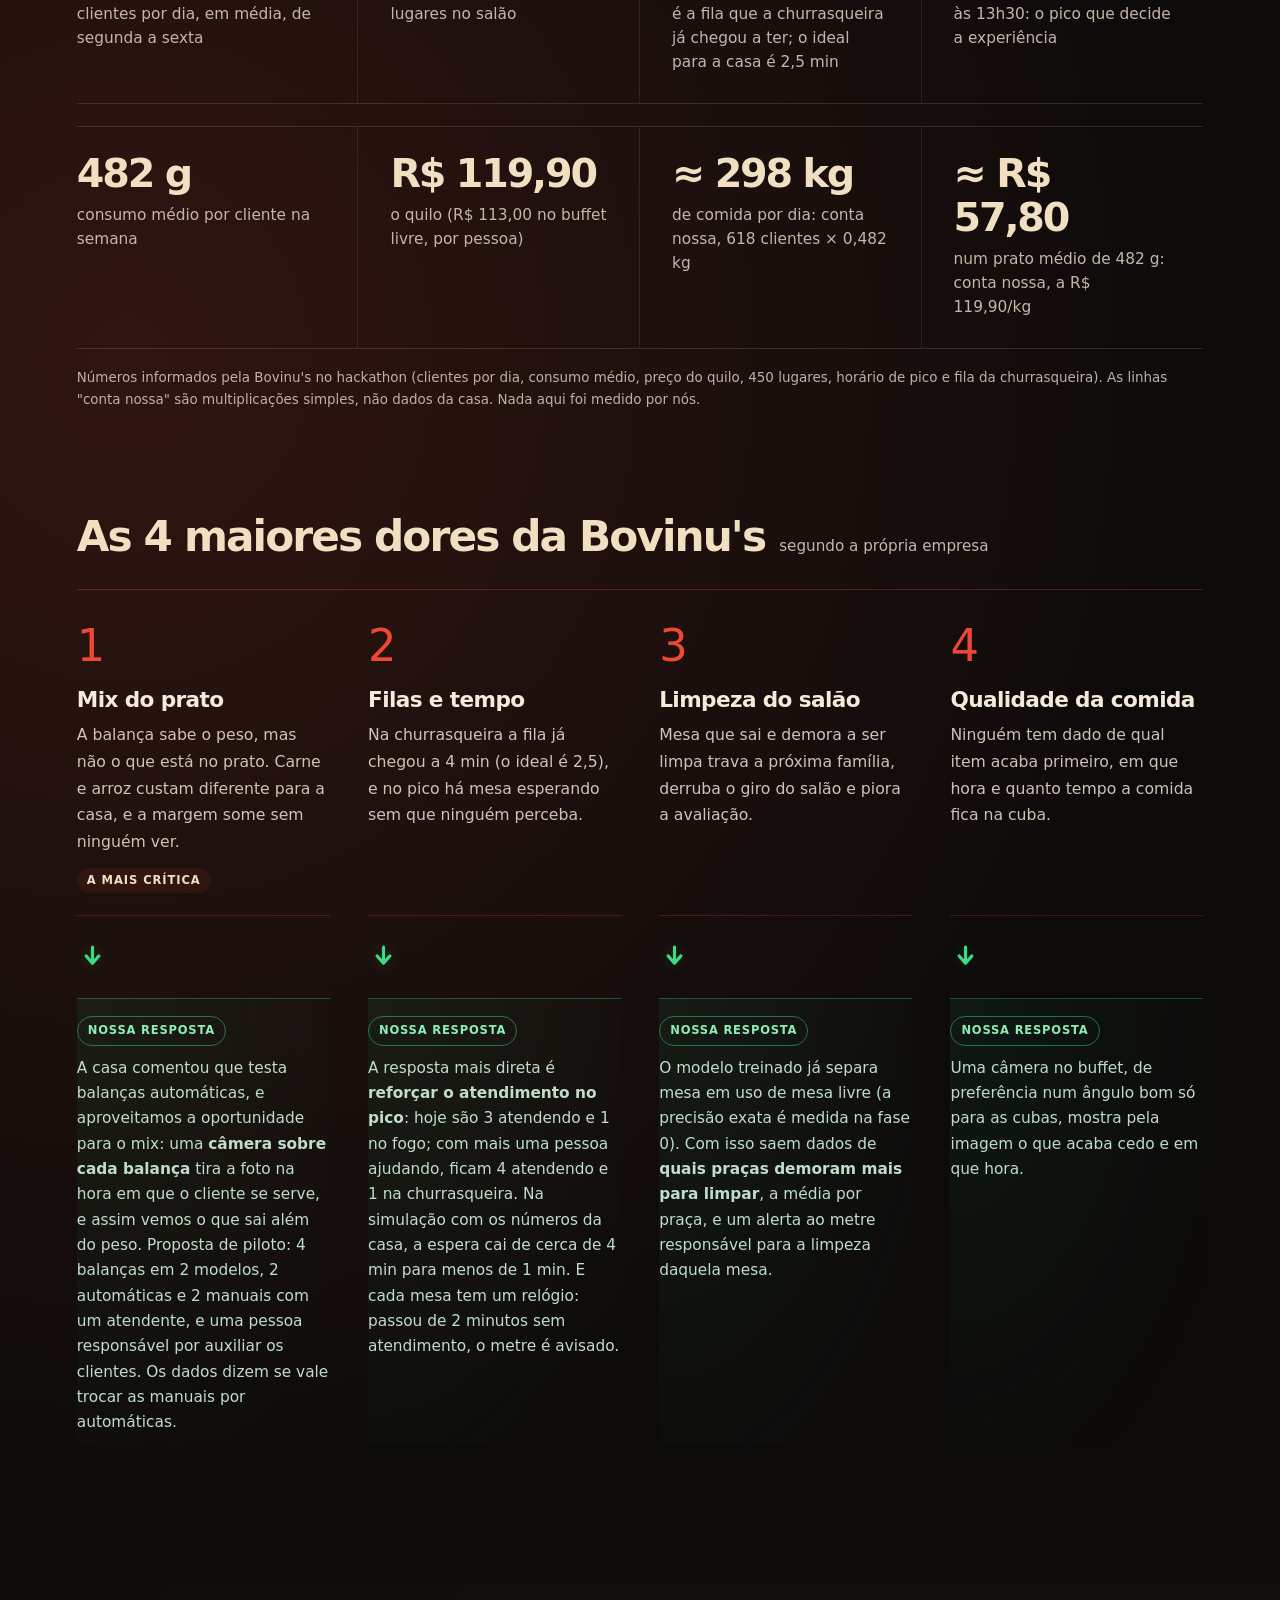
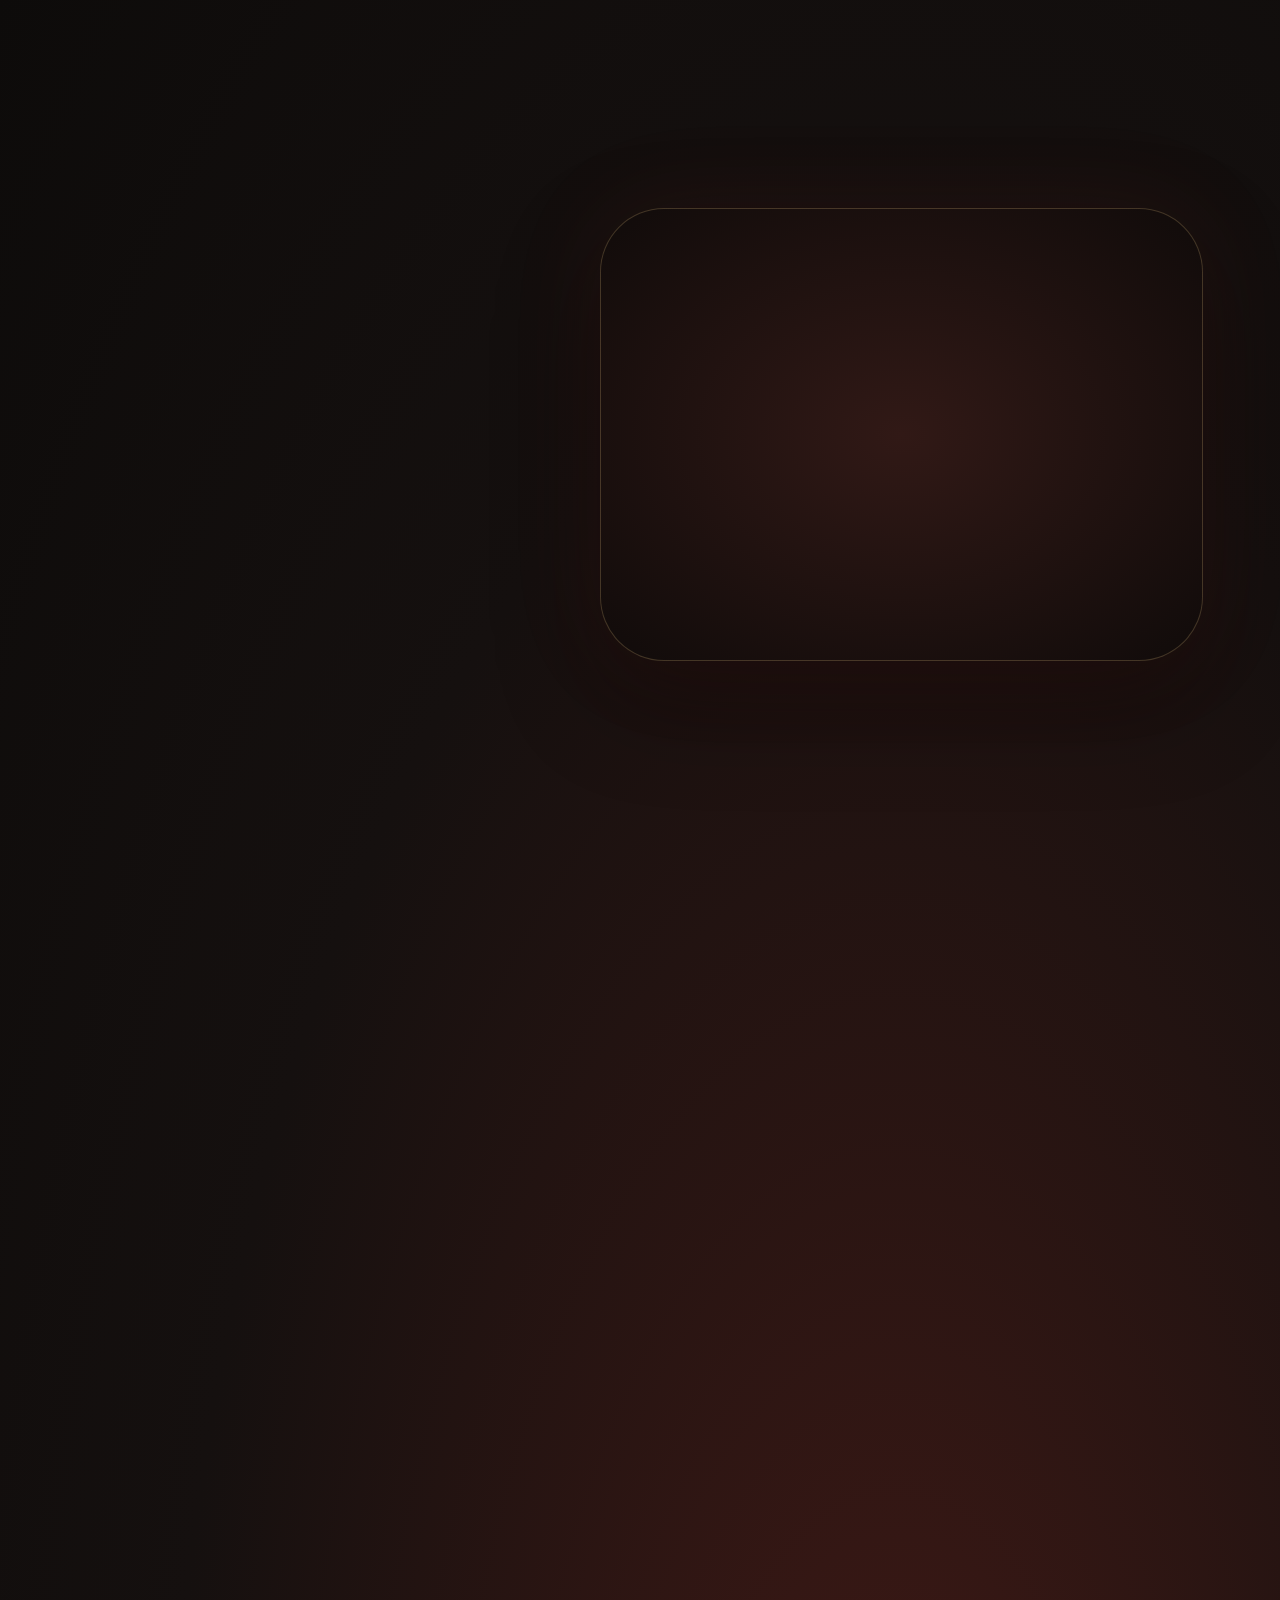
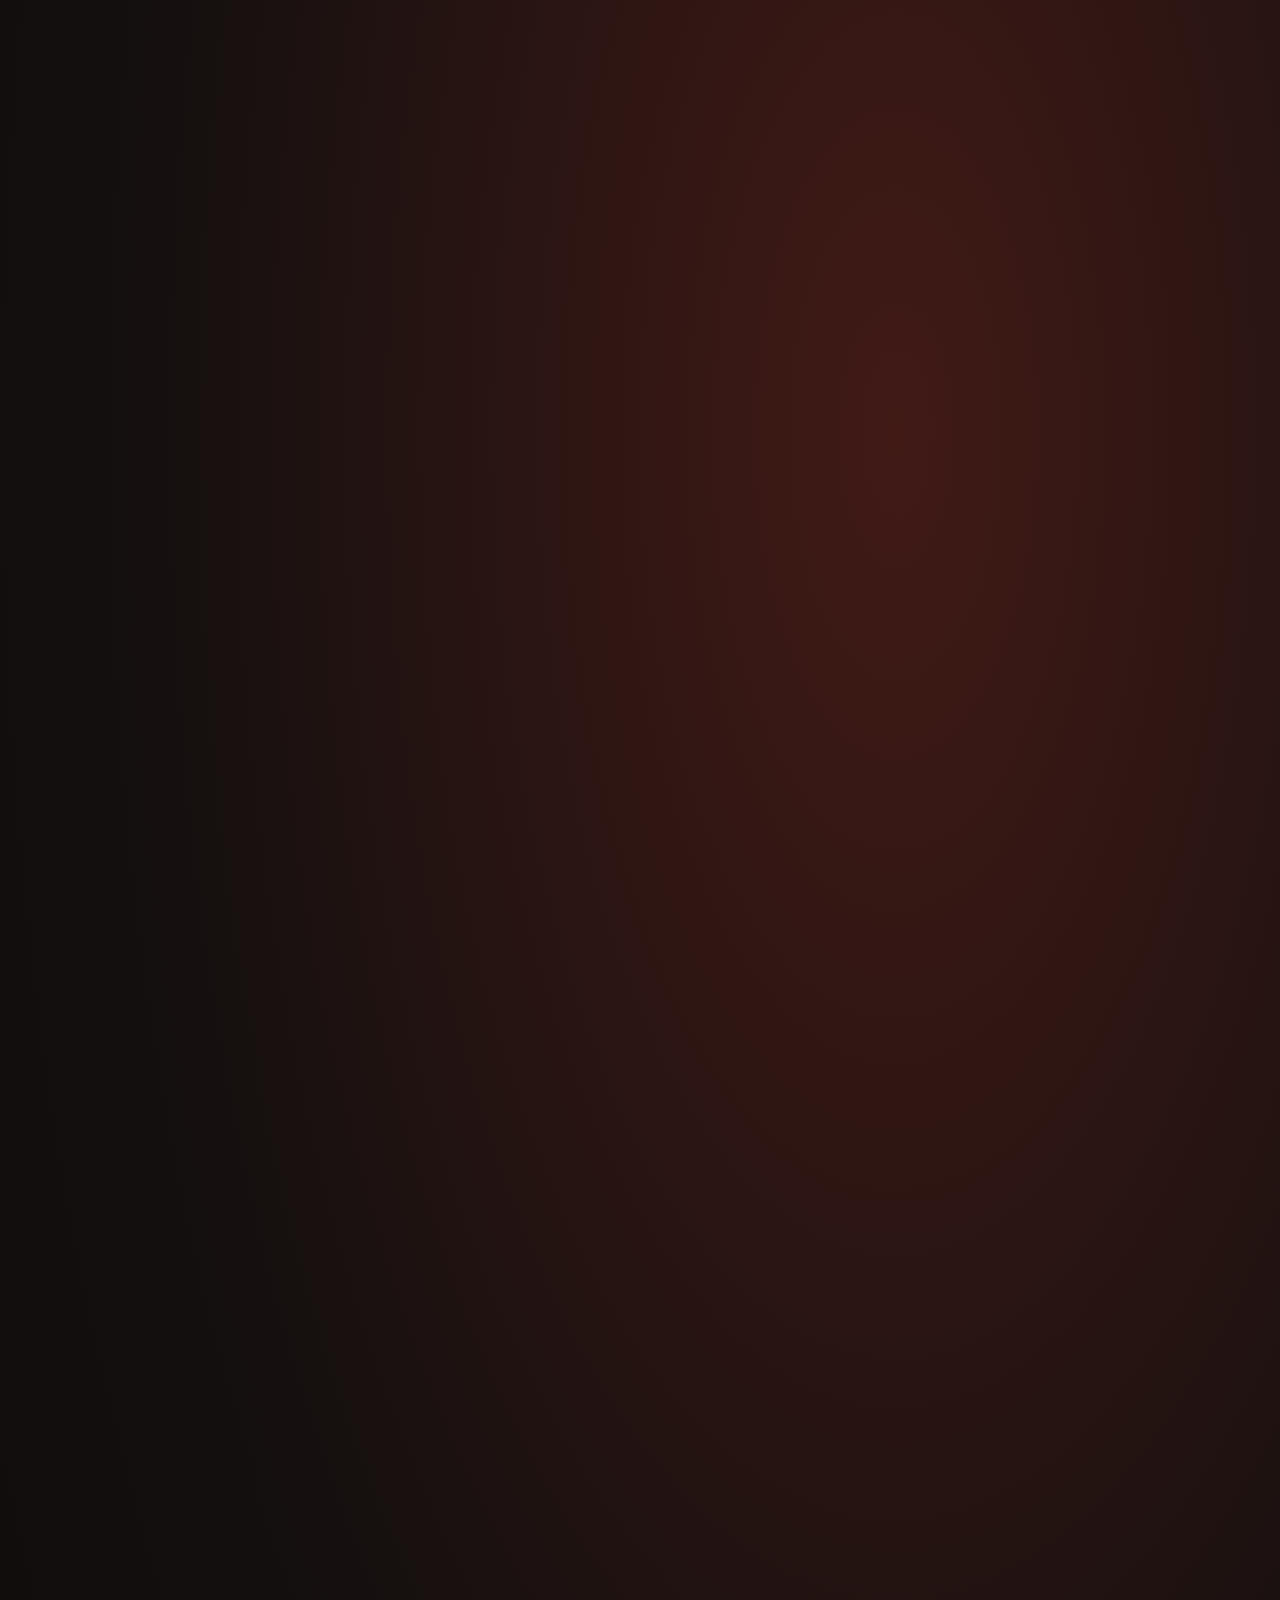
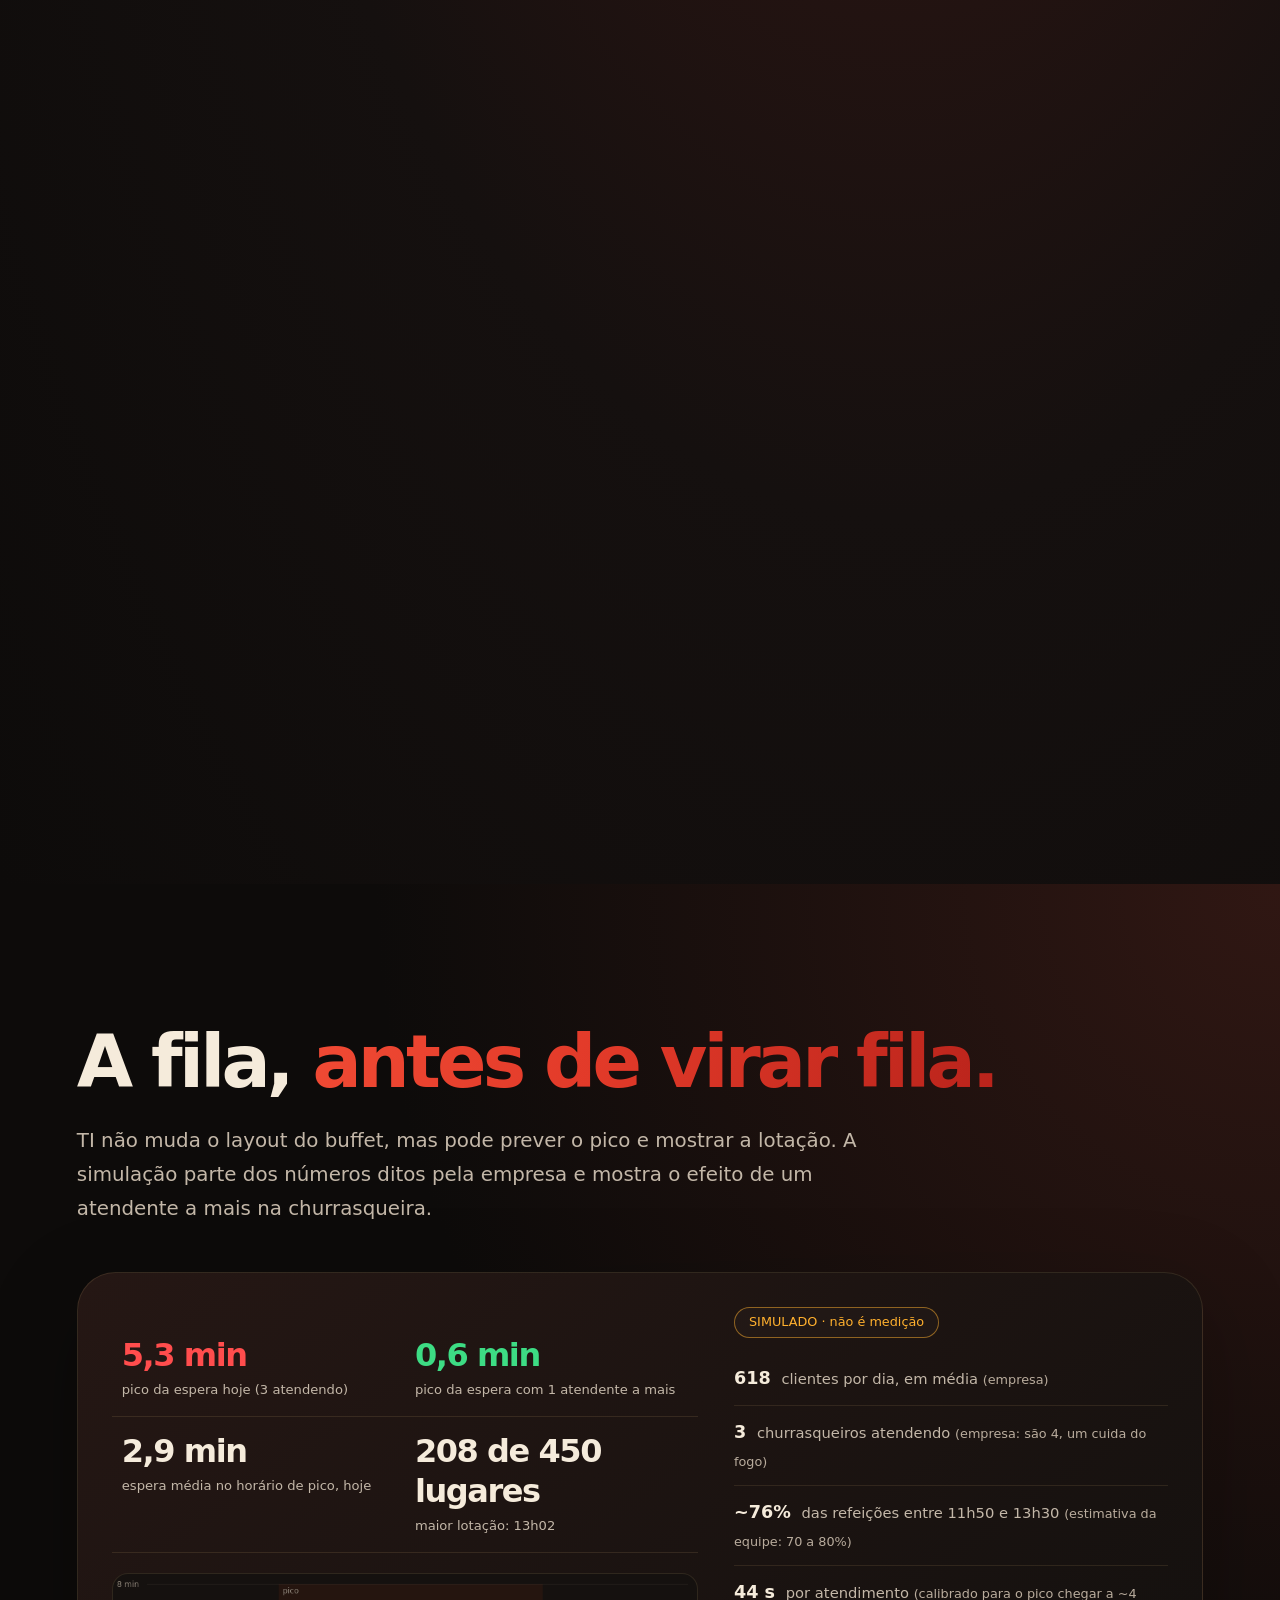
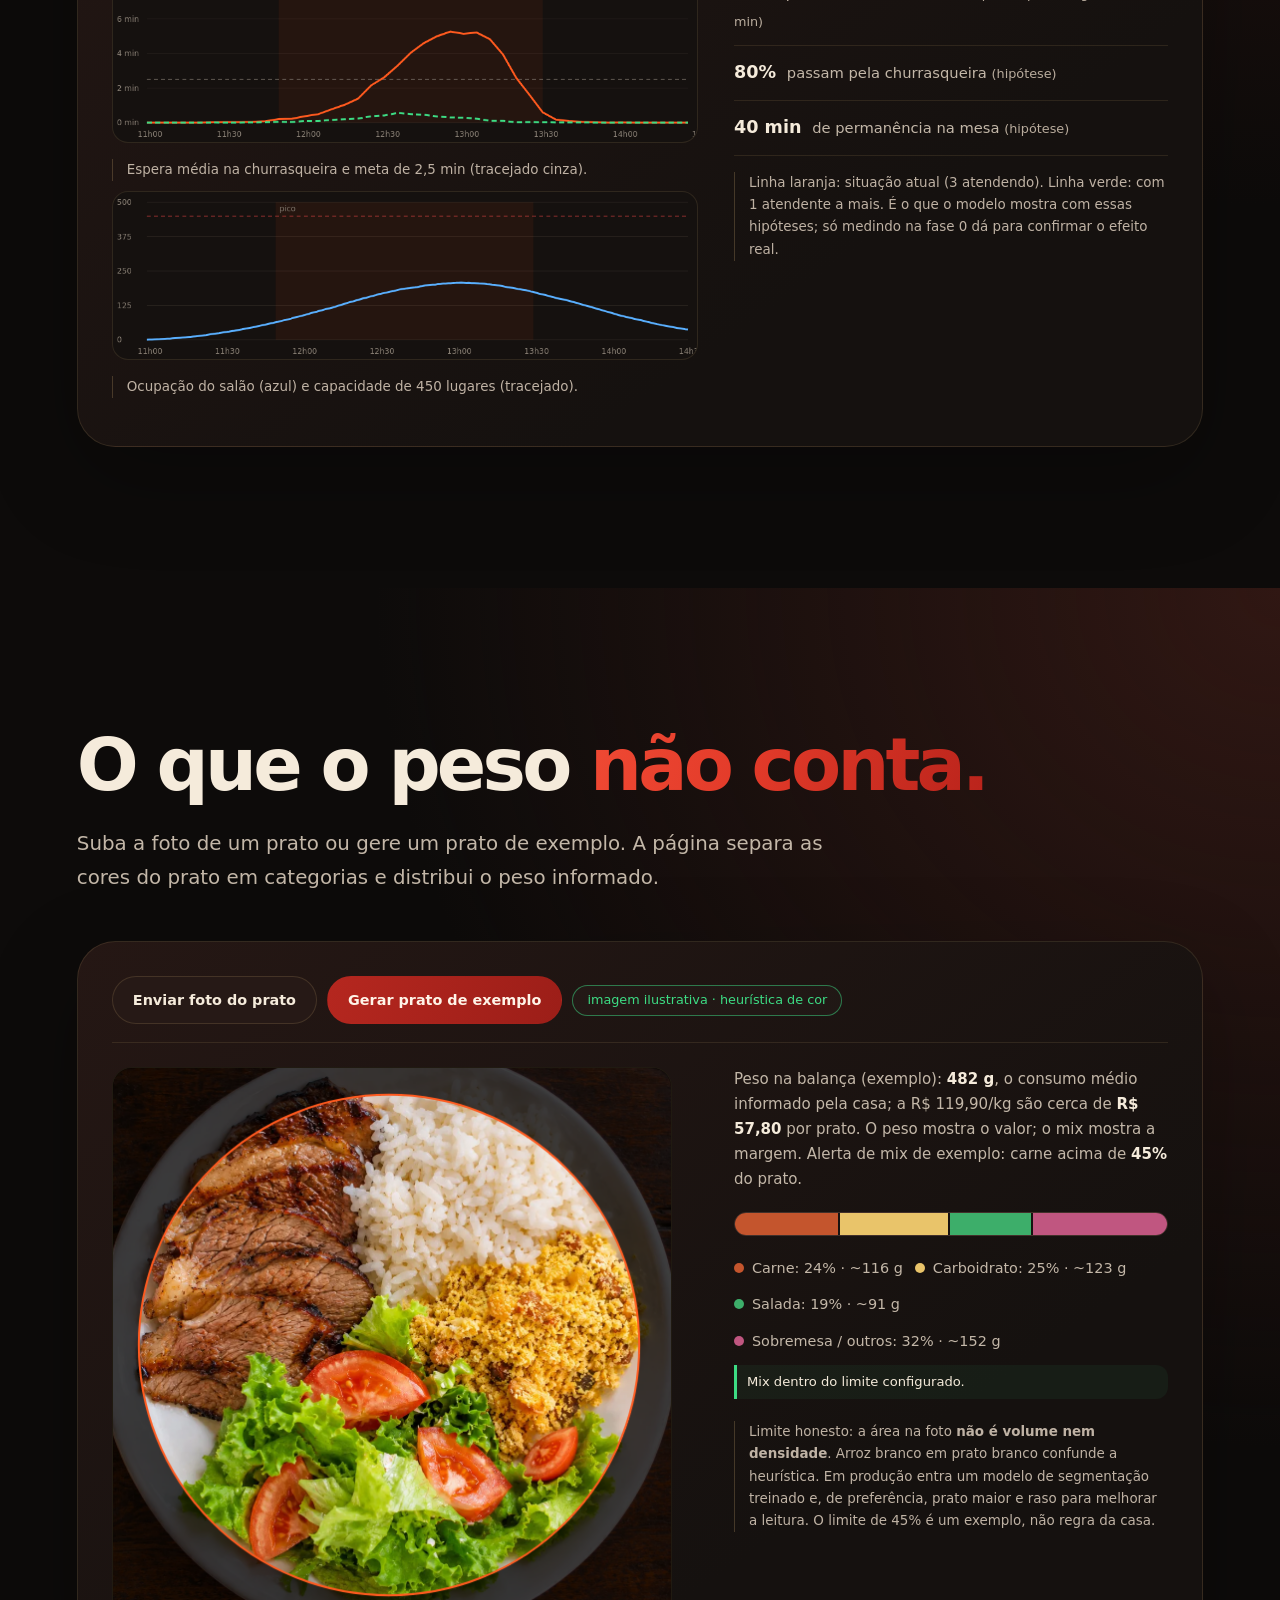
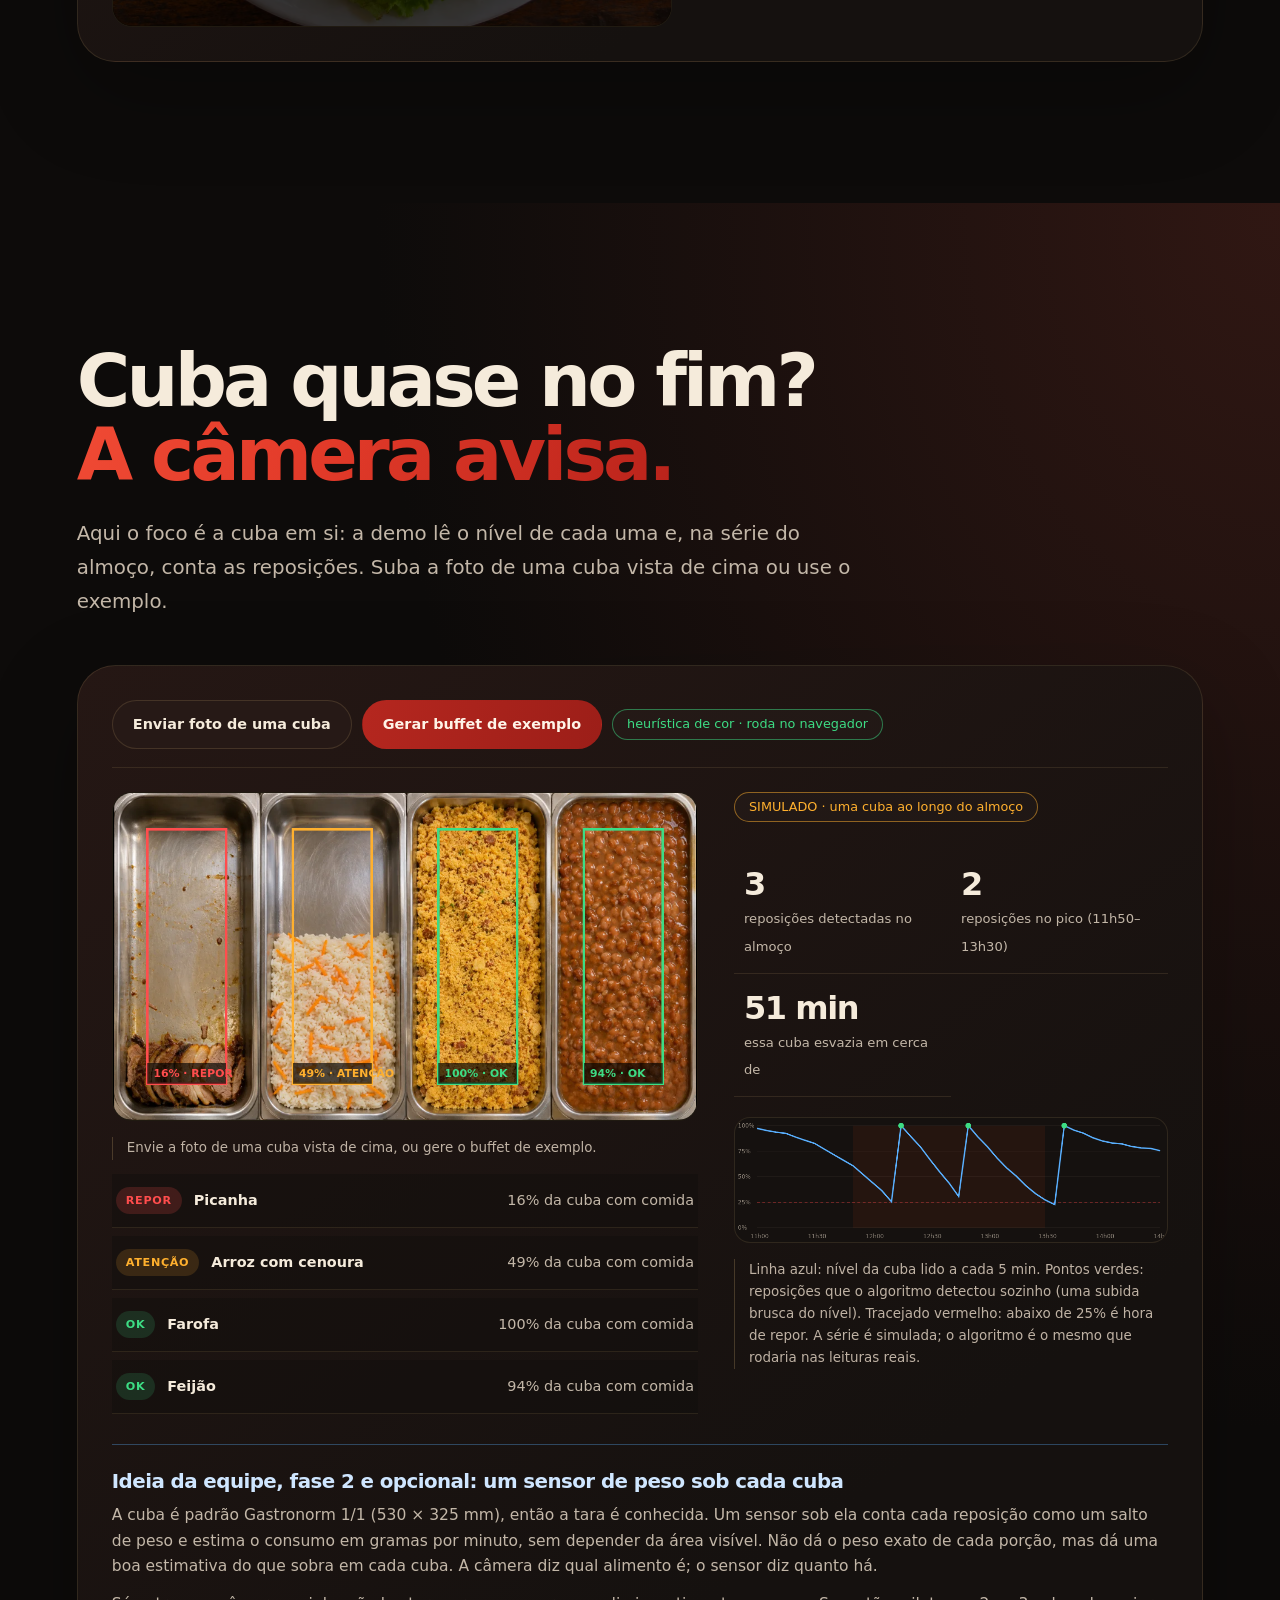
==== commit ffef99af: "feat(site): balanças e mix, 4 atendendo no pico, cubas sem repetição entre seções e arquitetura com " ====
--- a/site/index.html
+++ b/site/index.html
@@ -180,12 +180,12 @@
         <div class="par reveal">
           <div class="dor"><i class="num">1</i><h3>Mix do prato</h3><p>A balança sabe o peso, mas não o que está no prato. Carne e arroz custam diferente para a casa, e a margem some sem ninguém ver.</p><em>a mais crítica</em></div>
           <svg class="seta-mini" viewBox="0 0 40 44" width="28" height="30" aria-hidden="true"><path d="M20 3 V30 M8 20 L20 34 L32 20" fill="none" stroke="#3ddc84" stroke-width="6" stroke-linecap="round" stroke-linejoin="round"/></svg>
-          <div class="sol"><span class="sol-tag">Nossa resposta</span><p>A casa já testa balanças automáticas, e é exatamente isso que oferecemos: <b>4 balanças com uma câmera em cima</b> que tira a foto quando o cliente se serve. Dois modelos: 2 automáticas (o cliente se serve sozinho) e 2 manuais (um atendente atrás do balcão ajuda). Uma pessoa fica responsável por auxiliar os clientes e a automática. Se a análise mostrar que o fluxo melhora, as 2 manuais viram automáticas.</p></div>
+          <div class="sol"><span class="sol-tag">Nossa resposta</span><p>A casa comentou que testa balanças automáticas, e aproveitamos a oportunidade para o mix: uma <b>câmera sobre cada balança</b> tira a foto na hora em que o cliente se serve, e assim vemos o que sai além do peso. Proposta de piloto: 4 balanças em 2 modelos, 2 automáticas e 2 manuais com um atendente, e uma pessoa responsável por auxiliar os clientes. Os dados dizem se vale trocar as manuais por automáticas.</p></div>
         </div>
         <div class="par reveal">
           <div class="dor"><i class="num">2</i><h3>Filas e tempo</h3><p>Na churrasqueira a fila já chegou a 4 min (o ideal é 2,5), e no pico há mesa esperando sem que ninguém perceba.</p></div>
           <svg class="seta-mini" viewBox="0 0 40 44" width="28" height="30" aria-hidden="true"><path d="M20 3 V30 M8 20 L20 34 L32 20" fill="none" stroke="#3ddc84" stroke-width="6" stroke-linecap="round" stroke-linejoin="round"/></svg>
-          <div class="sol"><span class="sol-tag">Nossa resposta</span><p>A resposta mais direta é <b>mais um churrasqueiro atendendo no pico</b> (hoje são 3 atendendo, de 4 na churrasqueira). Na simulação com os números da casa, a espera cai de cerca de 4 min para menos de 1 min. E cada mesa tem um relógio: passou de 2 minutos sem atendimento, o metre é avisado.</p></div>
+          <div class="sol"><span class="sol-tag">Nossa resposta</span><p>A resposta mais direta é <b>reforçar o atendimento no pico</b>: hoje são 3 atendendo e 1 no fogo; com mais uma pessoa ajudando, ficam 4 atendendo e 1 na churrasqueira. Na simulação com os números da casa, a espera cai de cerca de 4 min para menos de 1 min. E cada mesa tem um relógio: passou de 2 minutos sem atendimento, o metre é avisado.</p></div>
         </div>
         <div class="par reveal">
           <div class="dor"><i class="num">3</i><h3>Limpeza do salão</h3><p>Mesa que sai e demora a ser limpa trava a próxima família, derruba o giro do salão e piora a avaliação.</p></div>
@@ -195,7 +195,7 @@
         <div class="par reveal">
           <div class="dor"><i class="num">4</i><h3>Qualidade da comida</h3><p>Ninguém tem dado de qual item acaba primeiro, em que hora e quanto tempo a comida fica na cuba.</p></div>
           <svg class="seta-mini" viewBox="0 0 40 44" width="28" height="30" aria-hidden="true"><path d="M20 3 V30 M8 20 L20 34 L32 20" fill="none" stroke="#3ddc84" stroke-width="6" stroke-linecap="round" stroke-linejoin="round"/></svg>
-          <div class="sol"><span class="sol-tag">Nossa resposta</span><p>Usamos as câmeras do buffet, ou uma mais específica, em bom ângulo, só para as cubas. A análise é por imagem: onde há mais gente, o nível de cada cuba e as reposições, mostrando o que mais sai e o que acaba cedo, hora a hora.</p></div>
+          <div class="sol"><span class="sol-tag">Nossa resposta</span><p>Uma câmera no buffet, de preferência num ângulo bom só para as cubas, mostra pela imagem o que acaba cedo e em que hora.</p></div>
         </div>
       </div>
     </div>
@@ -208,7 +208,7 @@
     <div class="steps">
       <div class="step"><div class="big">01</div><h3>Mesas com relógio</h3><p>A câmera vê a mesa ocupada. Se ninguém atende em 1–2 minutos (configurável), o metre da praça recebe o alerta. Mesa que saiu e não foi limpa também avisa.</p><p class="src">Montagem sobre quadro real da câmera da Bovinu's (rostos já borrados na origem): o estado de cada mesa vem do nosso modelo.</p></div>
       <div class="step"><div class="big">02</div><h3>Mix do prato</h3><p>Uma foto no momento da pesagem mostra a proporção de carne, carboidrato, salada e sobremesa — junto do peso que o sistema já registra.</p><p class="src">Imagem ilustrativa. A leitura de cores que separa carne, carboidrato e salada está na demo mais abaixo.</p></div>
-      <div class="step"><div class="big">03</div><h3>Buffet com métricas</h3><p>Câmera sobre as cubas conta reposições e mostra o que mais sai e o que acaba cedo, hora a hora.</p><p class="src">Ilustração sobre quadro real: o nível de procura de cada seção foi marcado à mão, para mostrar a ideia. Não é medição.</p></div>
+      <div class="step"><div class="big">03</div><h3>Buffet com métricas</h3><p>Quadrados sobre as seções mais concorridas do buffet mostram onde há mais gente, e portanto quais cubas esvaziam primeiro e onde a reposição pode faltar.</p><p class="src">Ilustração sobre quadro real: o nível de procura de cada seção foi marcado à mão, para mostrar a ideia. Não é medição.</p></div>
       <div class="step"><div class="big">04</div><h3>Avaliação sem complicação</h3><p>Duas opções na mesa, junto aos guardanapos: escanear o QR code ou aproximar o celular da tag NFC. As duas abrem direto a página de avaliação no Google. Sem brinde por avaliação, como a política do Google exige. O código real depende do ID do local da Bovinu's no Google, que a casa precisa fornecer.</p></div>
     </div>
     <div class="visual" title="Imagens reais da câmera (passos 1 e 3) e ilustrações (passos 2 e 4)">
@@ -284,7 +284,7 @@
 <section id="cubas">
   <div class="wrap">
     <h2 class="reveal">Cuba quase no fim? <span class="grad">A câmera avisa.</span></h2>
-    <p class="lead reveal">Uma câmera sobre o buffet acompanha o nível de cada cuba. A página estima quanto cada uma está cheia, avisa a hora de repor e, ao longo do almoço, conta as reposições para mostrar o que mais sai e o que acaba cedo.</p>
+    <p class="lead reveal">Aqui o foco é a cuba em si: a demo lê o nível de cada uma e, na série do almoço, conta as reposições. Suba a foto de uma cuba vista de cima ou use o exemplo.</p>
     <div class="panel reveal">
       <div class="toolbar">
         <label class="btn" for="cubaFile">Enviar foto de uma cuba</label>
@@ -319,17 +319,17 @@
 <section id="arquitetura">
   <div class="wrap">
     <h2 class="reveal">Em cima do que <span class="grad">já existe.</span></h2>
-    <p class="lead reveal">Nenhum sistema é trocado e nenhuma câmera nova é obrigatória. Em três passos: a casa continua como está, nós acrescentamos um computador pequeno que assiste o vídeo, e o metre recebe o aviso no celular.</p>
+    <p class="lead reveal">A casa continua com o sistema que já usa, sem trocar nada. Ela já tem um servidor local (premissa a confirmar na fase 0), e o nosso modelo foi treinado e testado num computador comum (CPU i5 e placa GTX 1650), então a opção B tende a rodar nele. Se o servidor não aguentar, o esforço é pequeno e o investimento também, e ainda sai mais barato que a opção A, de IA paga na nuvem.</p>
     <div class="steps3 reveal">
       <div><b>1 · O que já existe</b><p>Câmeras Intelbras no salão e no buffet, e o sistema de comandas e peso (JS Softcom). Não mexemos nisso.</p></div>
-      <div><b>2 · O que acrescentamos</b><p>Um mini-PC na rede da loja lê o vídeo, acha mesas, pessoas, pratos e cubas e aplica as regras (2 min sem atendimento, 5 min suja, cuba abaixo de 25%).</p></div>
+      <div><b>2 · O que acrescentamos</b><p>Um programa roda no servidor local da casa (ou num mini-PC, se faltar força), lê o vídeo, acha mesas, pessoas, pratos e cubas e aplica as regras (2 min sem atendimento, 5 min suja, cuba abaixo de 25%).</p></div>
       <div><b>3 · O que a equipe recebe</b><p>Um painel no celular do metre com a mesa que precisa de atenção, e números por hora para o gerente decidir com dado.</p></div>
     </div>
     <svg class="arch reveal" viewBox="0 0 1100 280" role="img" aria-label="Diagrama: câmeras Intelbras enviam vídeo por RTSP ao nó de IA, que gera eventos para o painel do metre; o JS Softcom contribui com comandas.">
       <defs><marker id="ar" viewBox="0 0 10 10" refX="9" refY="5" markerWidth="7" markerHeight="7" orient="auto"><path d="M0 0L10 5L0 10z" fill="#ff5a1f"/></marker></defs>
       <g font-size="15" fill="#f4efe8" text-anchor="middle">
         <rect x="20" y="40" width="200" height="80" rx="14" fill="#1b1714" stroke="#2b2520"/><text x="120" y="30" fill="#8b8277" font-size="12" letter-spacing="2">JÁ EXISTE</text><text x="120" y="76">Câmeras Intelbras</text><text x="120" y="98" fill="#a89f94" font-size="12">já instaladas</text>
-        <rect x="320" y="40" width="220" height="80" rx="14" fill="#1b1714" stroke="#ff5a1f"/><text x="430" y="30" fill="#ff7a1a" font-size="12" letter-spacing="2">NOVO</text><text x="430" y="76">Nó de IA (borda)</text><text x="430" y="98" fill="#a89f94" font-size="12">mini-PC na rede da loja</text>
+        <rect x="320" y="40" width="220" height="80" rx="14" fill="#1b1714" stroke="#ff5a1f"/><text x="430" y="30" fill="#ff7a1a" font-size="12" letter-spacing="2">NOVO</text><text x="430" y="76">Nosso programa (borda)</text><text x="430" y="98" fill="#a89f94" font-size="12">servidor local ou mini-PC</text>
         <rect x="640" y="40" width="200" height="80" rx="14" fill="#1b1714" stroke="#2b2520"/><text x="740" y="30" fill="#ff7a1a" font-size="12" letter-spacing="2">NOVO</text><text x="740" y="76">Eventos e regras</text><text x="740" y="98" fill="#a89f94" font-size="12">mesa · prato · cuba</text>
         <rect x="920" y="40" width="160" height="80" rx="14" fill="#1b1714" stroke="#2b2520"/><text x="1000" y="30" fill="#ff7a1a" font-size="12" letter-spacing="2">NOVO</text><text x="1000" y="76">Painel do metre</text><text x="1000" y="98" fill="#a89f94" font-size="12">PWA no celular</text>
         <rect x="320" y="170" width="220" height="80" rx="14" fill="#1b1714" stroke="#2b2520"/><text x="430" y="160" fill="#8b8277" font-size="12" letter-spacing="2">JÁ EXISTE</text><text x="430" y="206">JS Softcom (local)</text><text x="430" y="228" fill="#a89f94" font-size="12">comandas · peso · CSV</text>
@@ -351,14 +351,14 @@
       <table>
         <thead><tr><th>Item</th><th>Faixa</th><th>De onde vem</th></tr></thead>
         <tbody>
-          <tr><td><b>Nó de IA</b> (mini-PC, rota B, sem GPU)</td><td>R$ 3.900 a 4.900, uma vez</td><td>Anúncios de mini-PC i5 com 16 GB e SSD de 512 GB: <a href="https://www.kabum.com.br/produto/628217/mini-pc-machenike-mini2-intel-i5-12450h-16gb-ram-ssd-512gb-wifi-6-branco-mini2-3545hd4" target="_blank" rel="noopener">KaBuM, R$ 3.899,99 no Pix</a>; Dell Optiplex Micro, R$ 4.899 (Magazine Luiza). Nosso modelo leu um quadro em 0,17 s em 4 núcleos de CPU (cerca de 6 quadros por segundo): sobra para algumas câmeras, já que a regra trabalha em minutos.</td></tr>
+          <tr><td><b>Servidor do programa</b> (rota B, sem GPU)</td><td>R$ 0 se o servidor da casa aguentar; senão mini-PC de R$ 3.900 a 4.900, uma vez</td><td>Anúncios de mini-PC i5 com 16 GB e SSD de 512 GB: <a href="https://www.kabum.com.br/produto/628217/mini-pc-machenike-mini2-intel-i5-12450h-16gb-ram-ssd-512gb-wifi-6-branco-mini2-3545hd4" target="_blank" rel="noopener">KaBuM, R$ 3.899,99 no Pix</a>; Dell Optiplex Micro, R$ 4.899 (Magazine Luiza). Nosso modelo leu um quadro em 0,17 s em 4 núcleos de CPU (cerca de 6 quadros por segundo): sobra para algumas câmeras, já que a regra trabalha em minutos.</td></tr>
           <tr><td><b>Câmeras</b></td><td>R$ 0 se as atuais servirem; R$ 260 a 500 cada se faltar ângulo</td><td>Intelbras VIP 1230 Full HD, <a href="https://www.kabum.com.br/produto/729041/camera-vip-1220-d-2mp-full-hd-1080p-ip-full-color-intelbras" target="_blank" rel="noopener">exemplo na KaBuM</a>. Se precisa trocar o ângulo ou comprar novas é uma pergunta da fase 0.</td></tr>
           <tr><td><b>Rota A</b> (IA na nuvem)</td><td>Por uso, cresce com câmeras e quadros</td><td>Sem preço fixo: 4 câmeras com 1 quadro a cada 5 s por 4 h de pico dão cerca de 11.500 quadros por dia, a multiplicar pelo preço por imagem do serviço escolhido (a consultar).</td></tr>
           <tr><td><b>Sensores de peso</b> (fase 2, opcional)</td><td>Piloto em 3 cubas: R$ 2,5 a 6 mil. 15 a 20 cubas: R$ 16 a 39 mil</td><td>Estimativa nossa a partir de preços de kits de células de carga e de plataformas inox no exterior, convertidos a R$ 6 por euro; <b>sem cotação em reais</b>. A câmera sozinha pode bastar.</td></tr>
           <tr><td><b>Implantação</b> (calibrar mesas e cubas, integrar, treinar a equipe)</td><td>Não precificado</td><td>Horas de trabalho que a fase 0 levanta. Software: nosso protótipo é aberto; o detector é YOLOv8 (AGPL-3.0), a revisar para uso comercial.</td></tr>
         </tbody>
       </table>
-      <p class="note"><b>Resumo do piloto de mesas:</b> cerca de R$ 4 a 5 mil de equipamento, usando as câmeras que a casa já tem. É o que cabe no que a empresa pediu: investimento pequeno e medir antes de ampliar.</p>
+      <p class="note"><b>Resumo do piloto de mesas:</b> usando as câmeras e o servidor que a casa já tem, o custo de equipamento pode ser zero; se o servidor não aguentar, cerca de R$ 4 a 5 mil de um mini-PC. É o que cabe no que a empresa pediu: investimento pequeno e medir antes de ampliar.</p>
     </div>
     <p class="src reveal">Documento completo: <a href="https://github.com/Breno-Sarcero/bigtech-fmu-2026-2/blob/main/docs/instalacao.md" target="_blank" rel="noopener">Documento de instalação</a> (fase 0, duas rotas de IA, premissas, LGPD, riscos e custos).</p>
   </div>
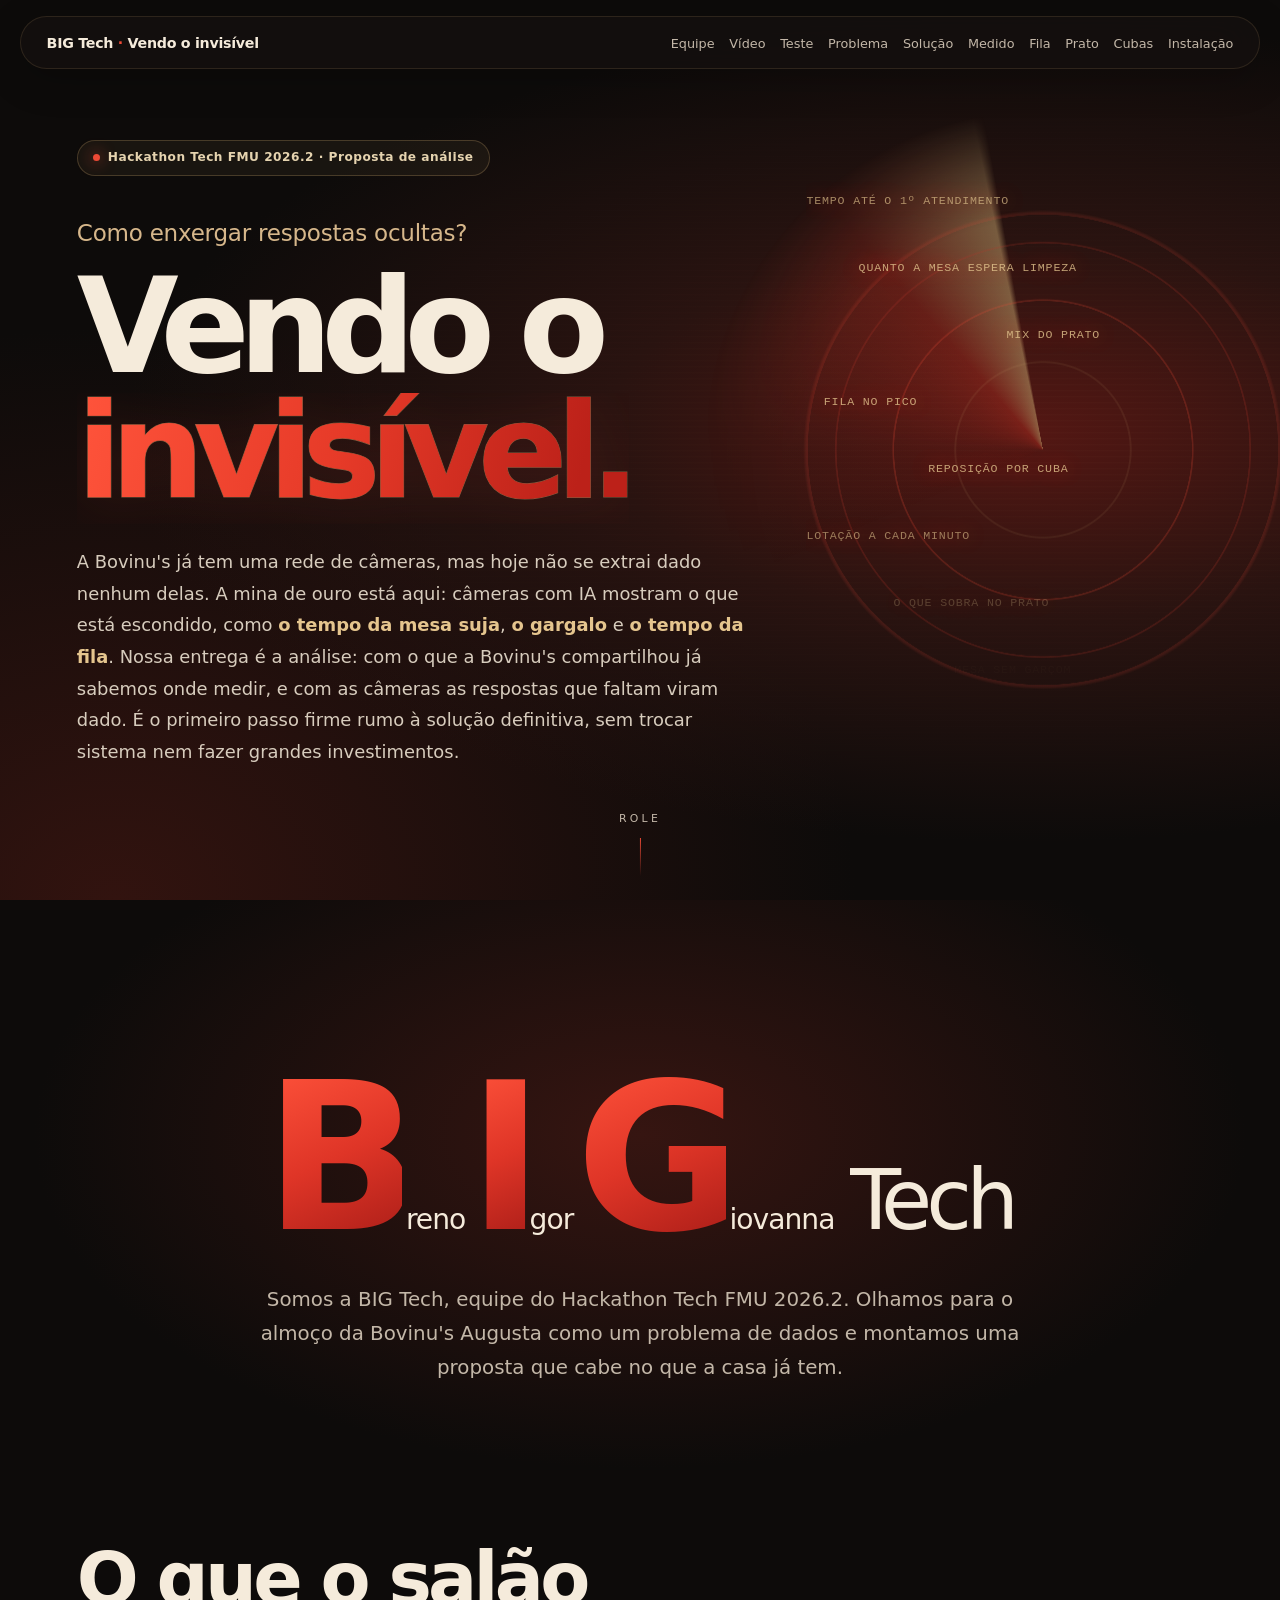
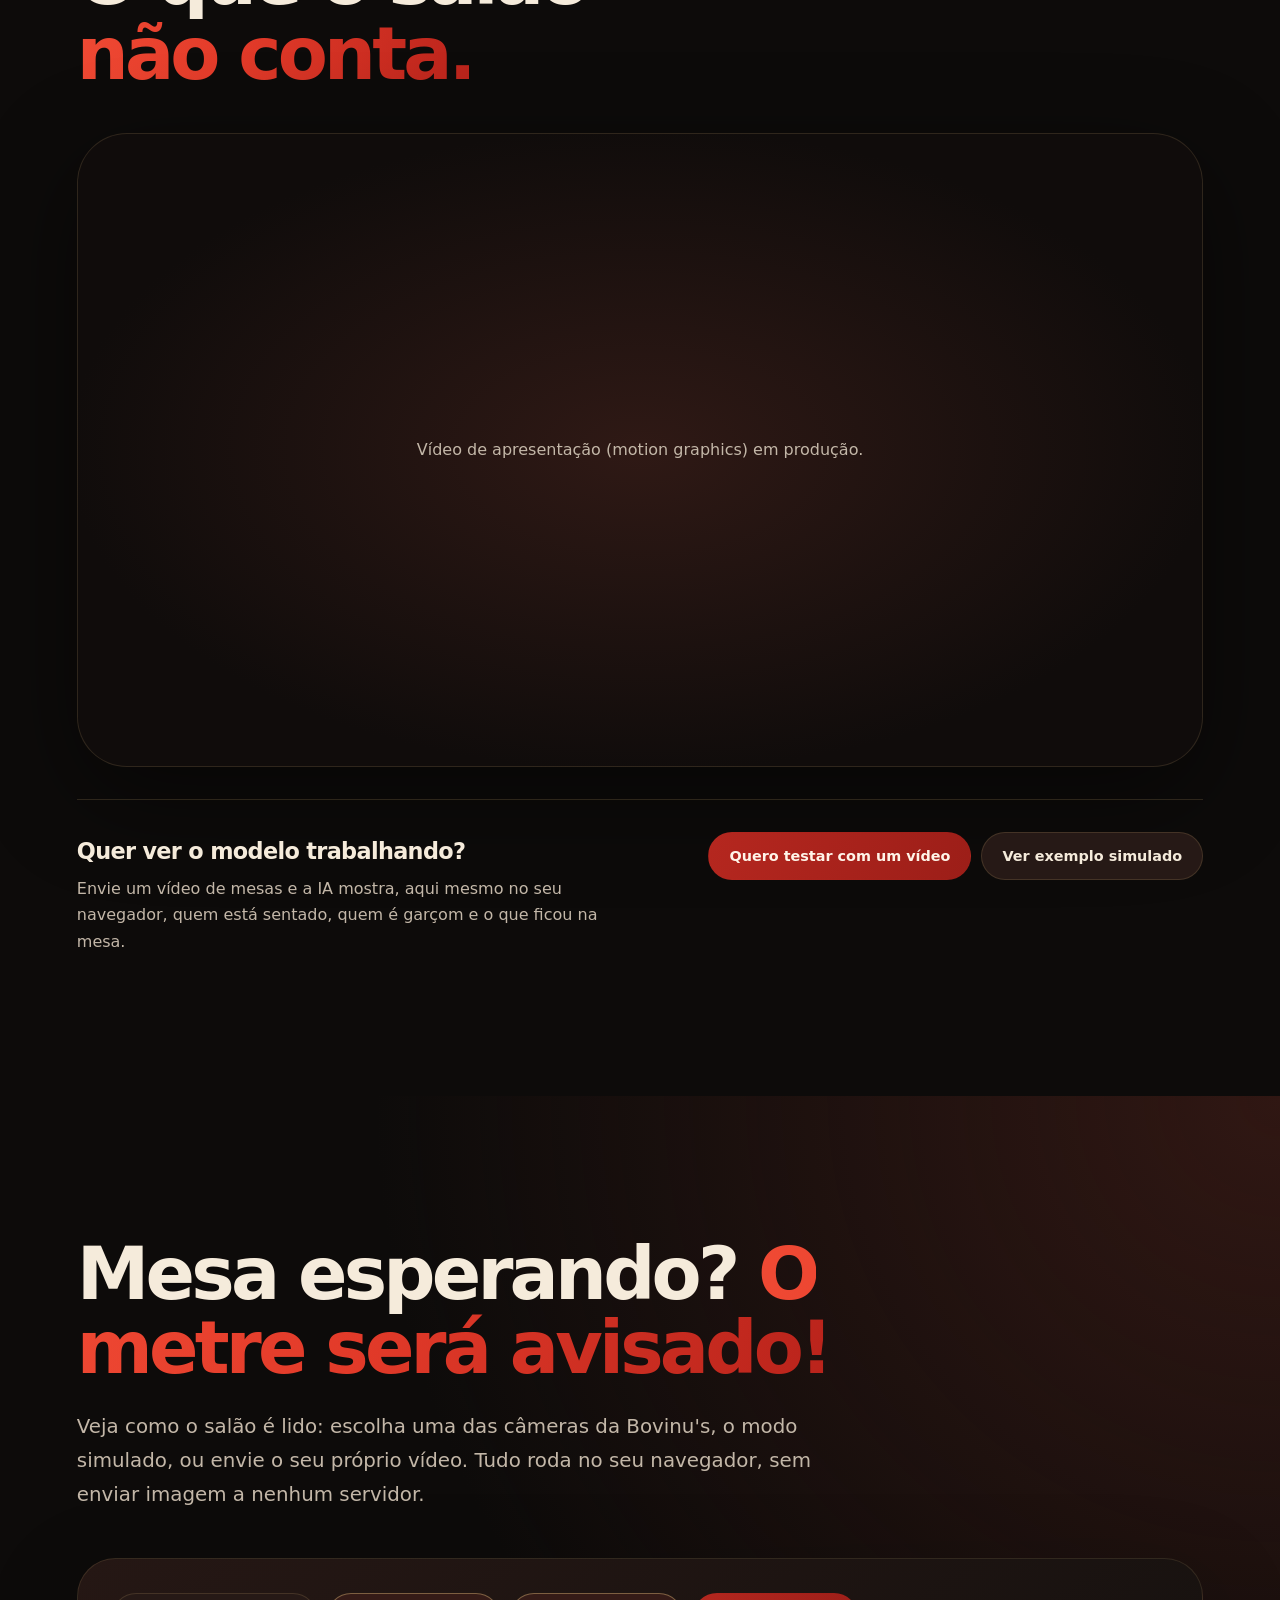
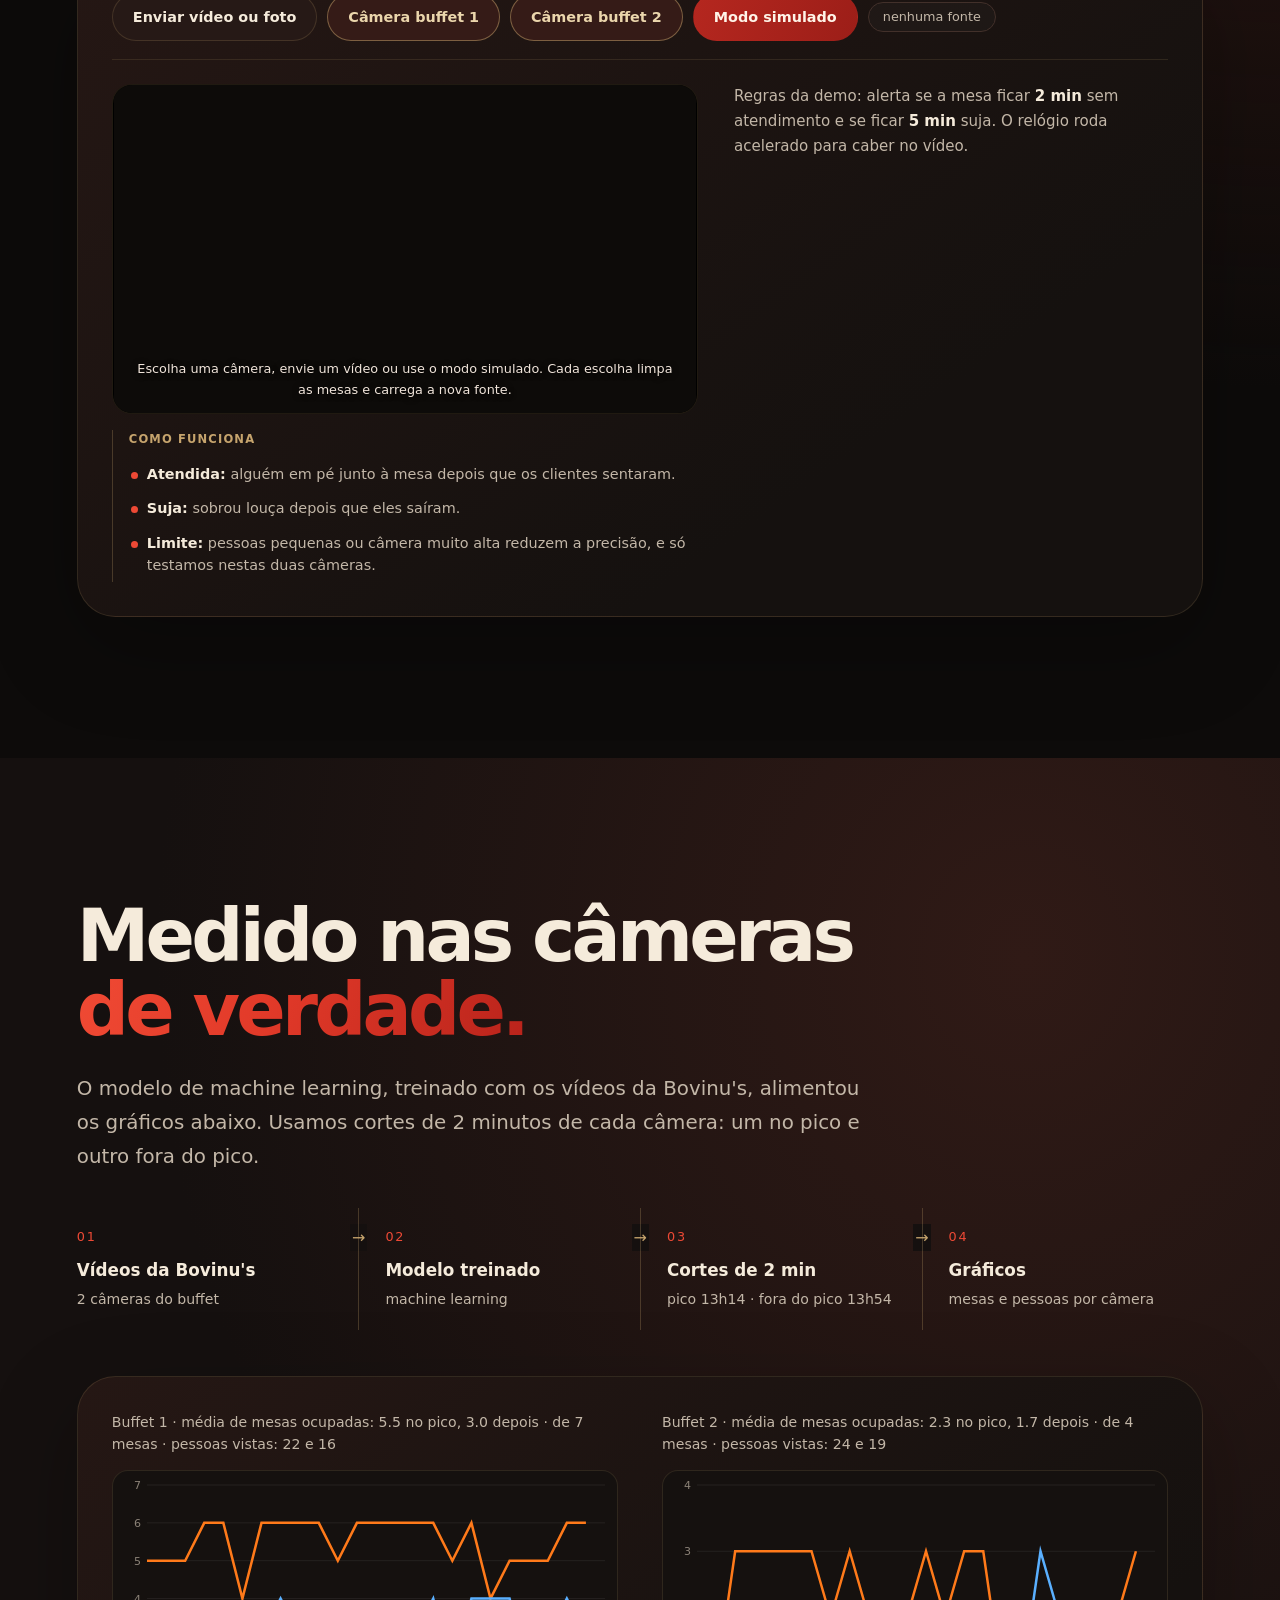
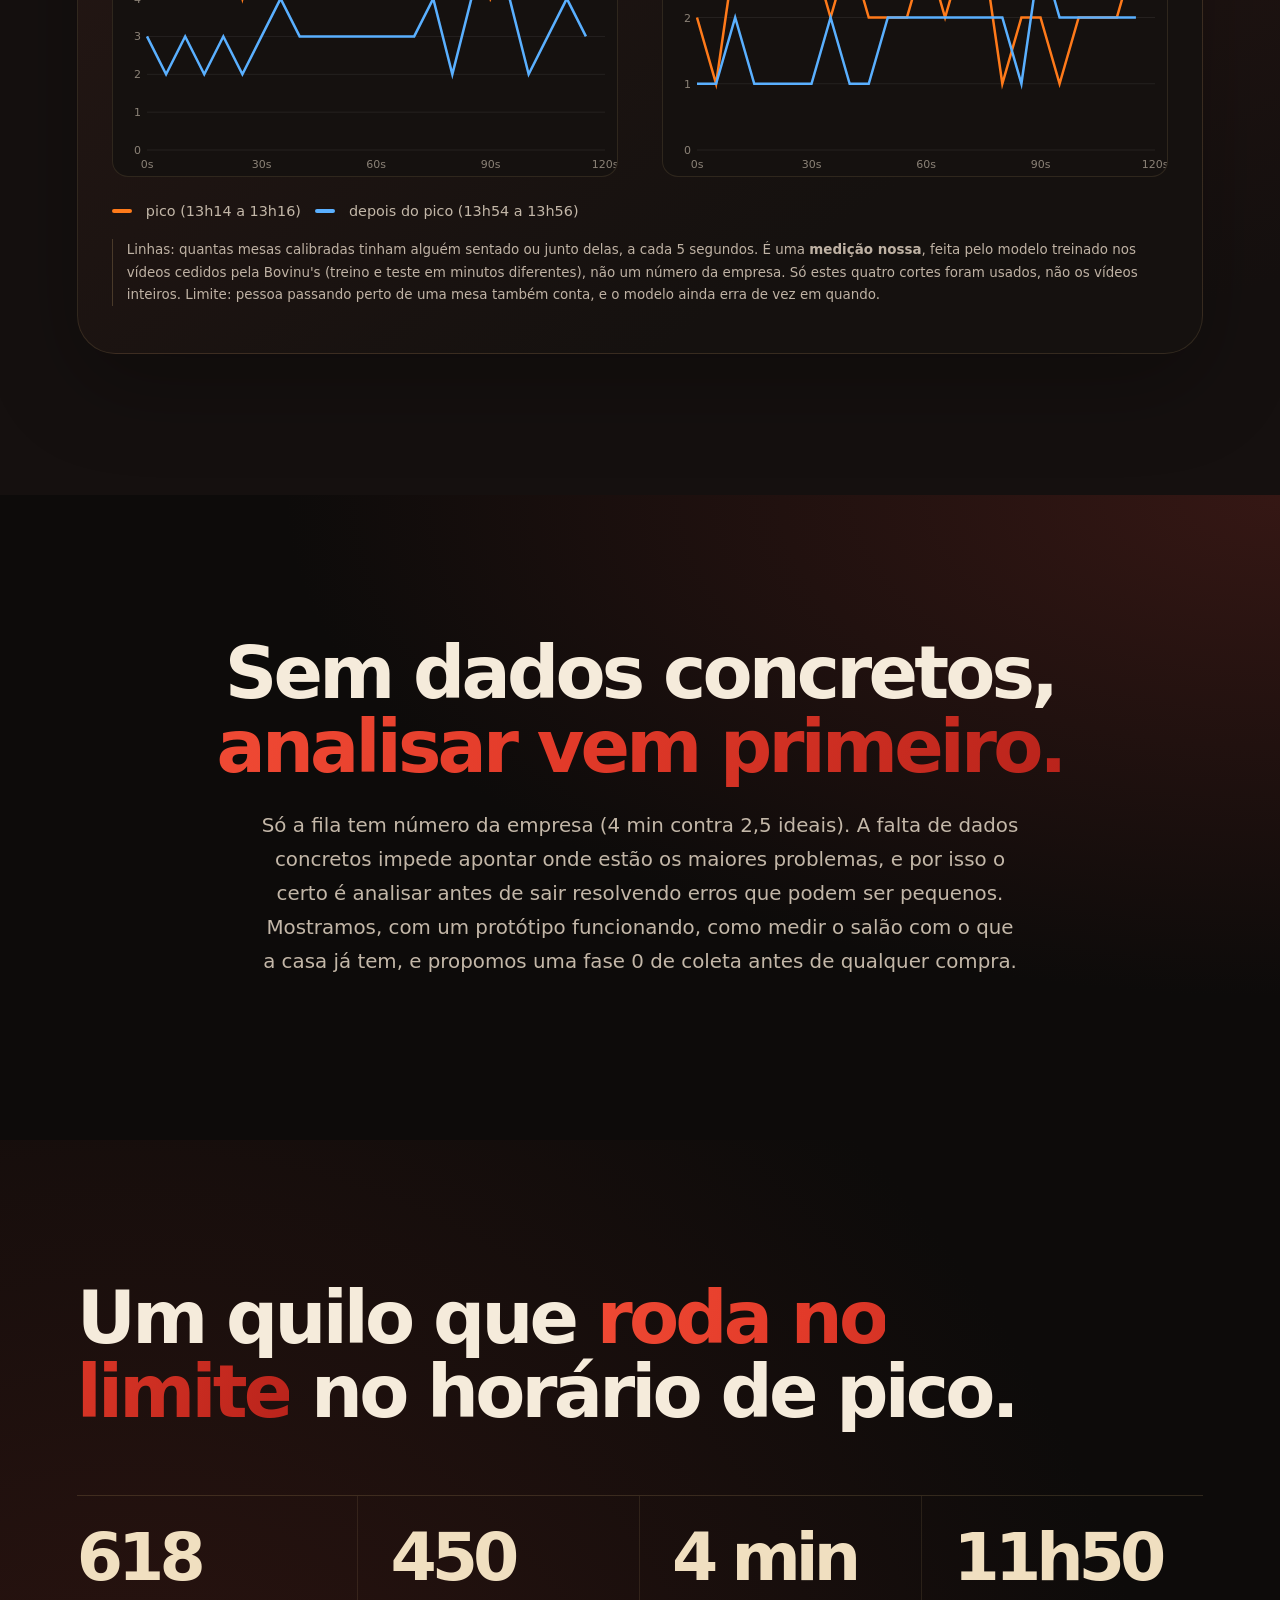
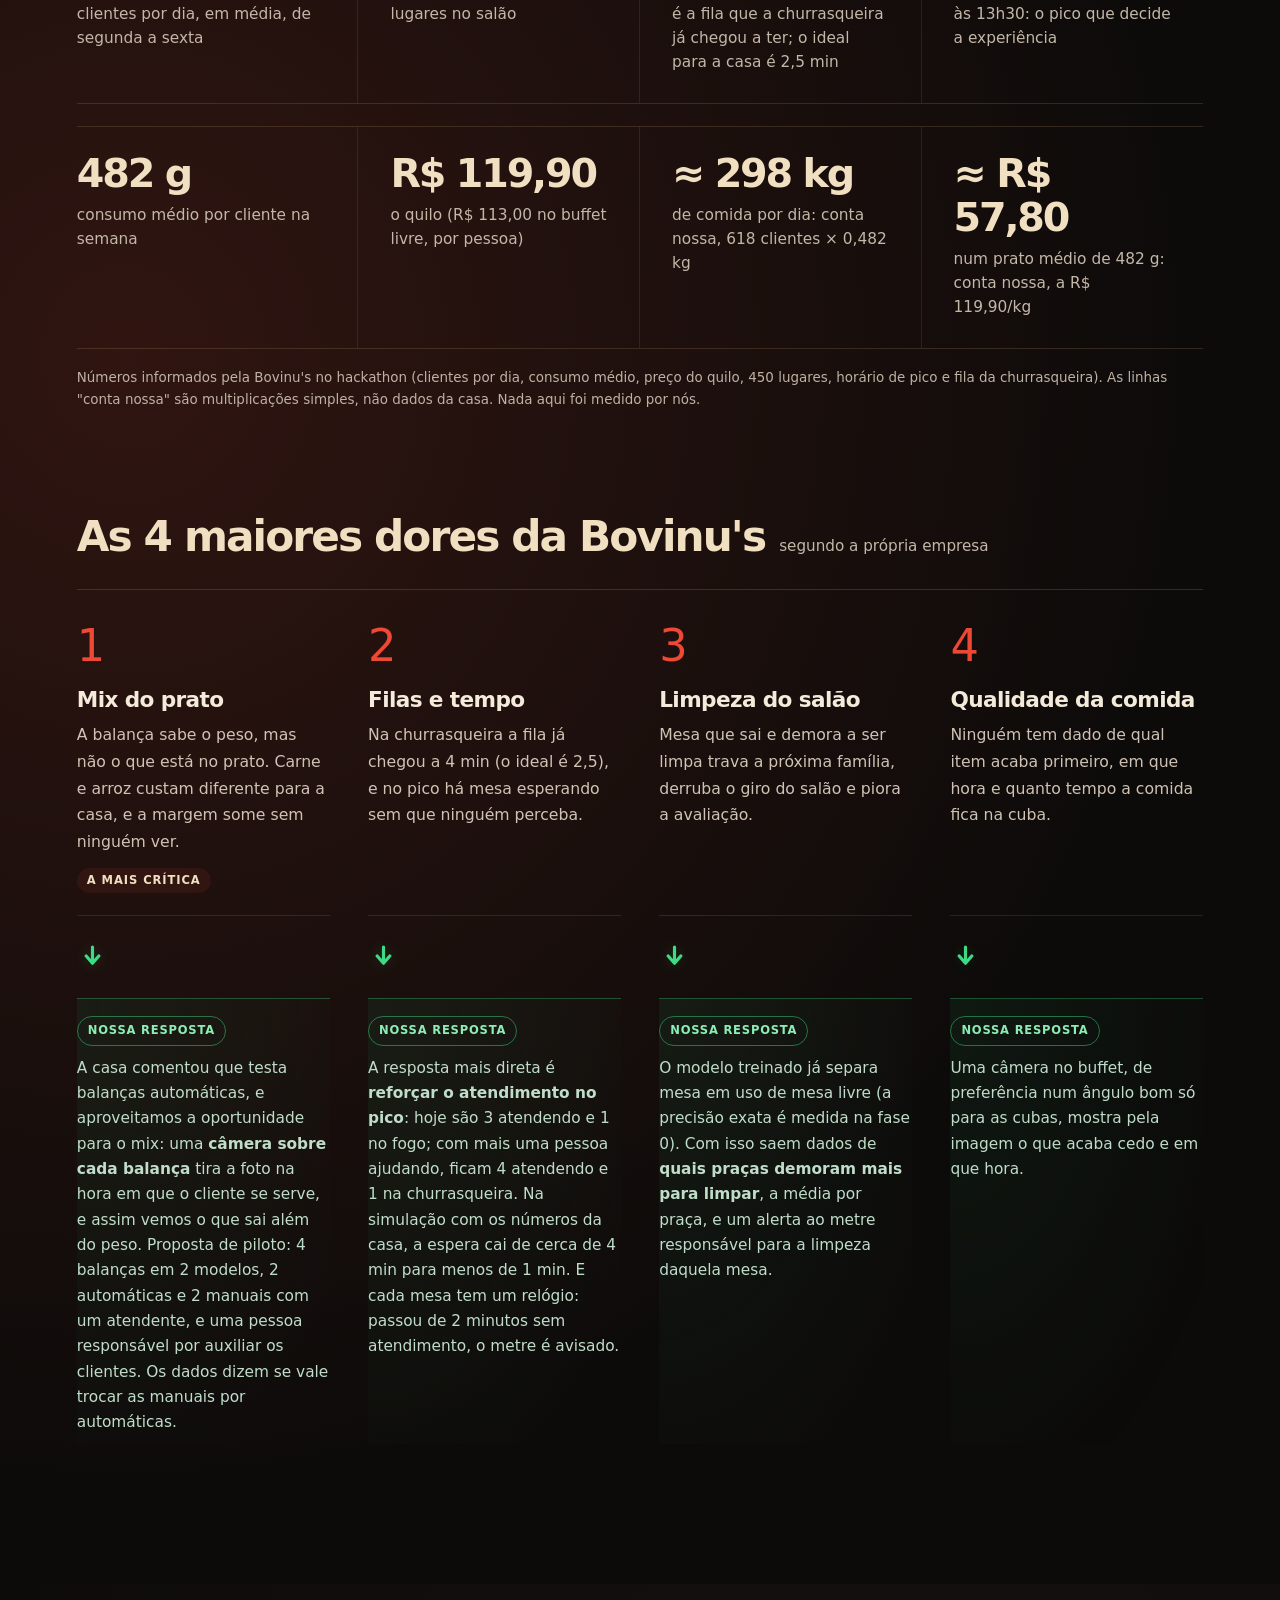
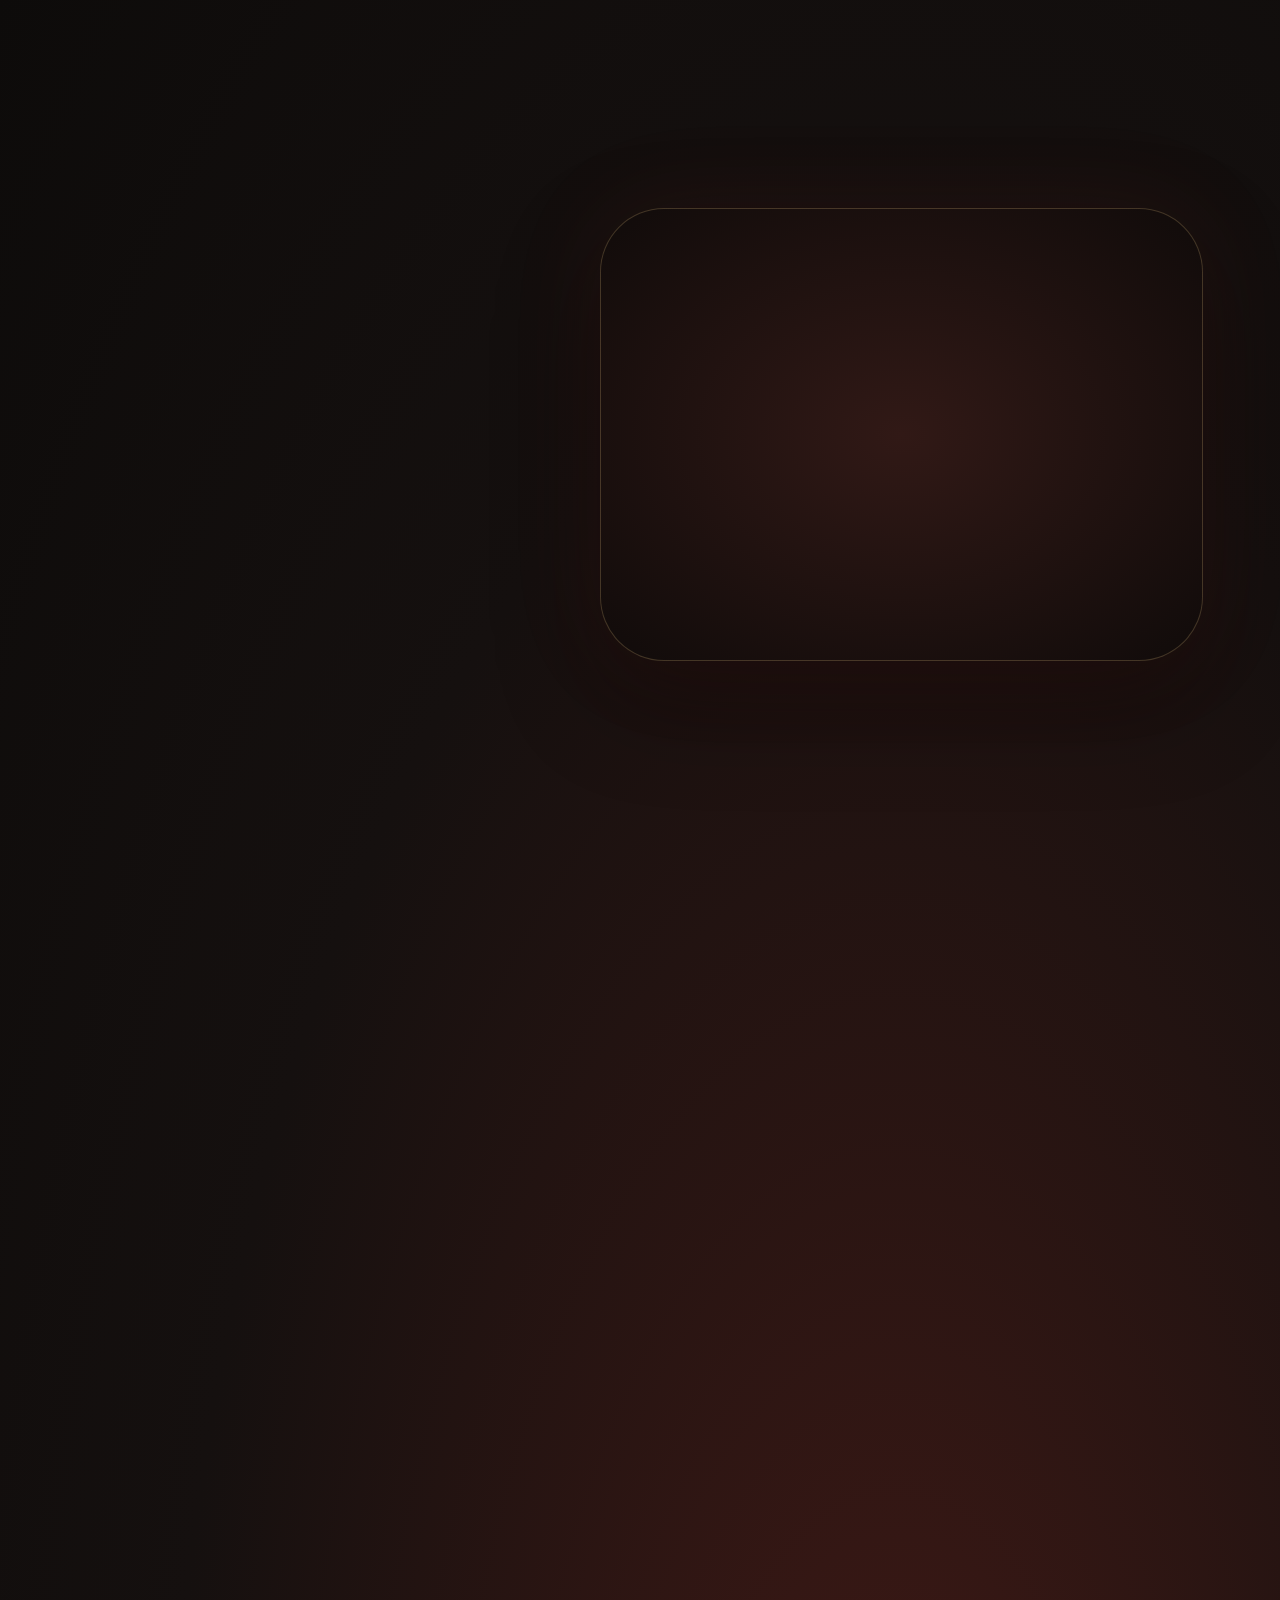
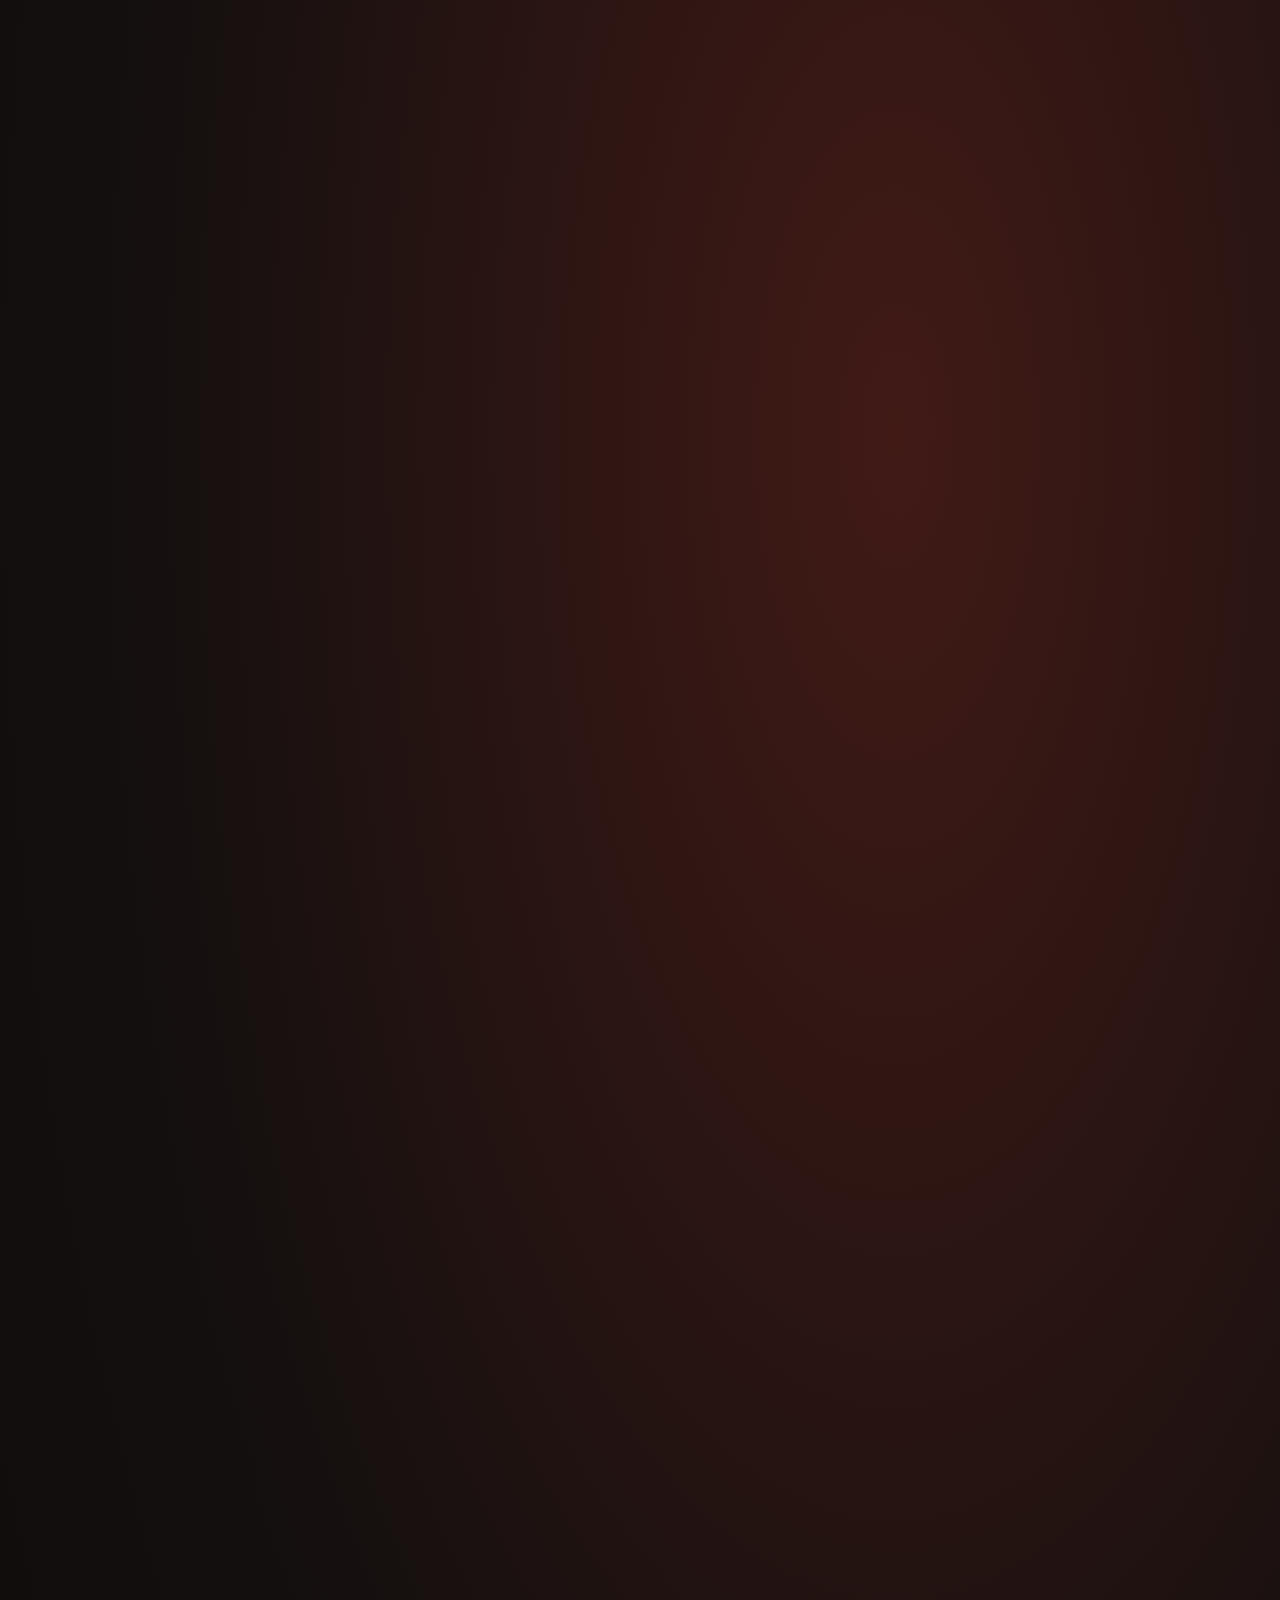
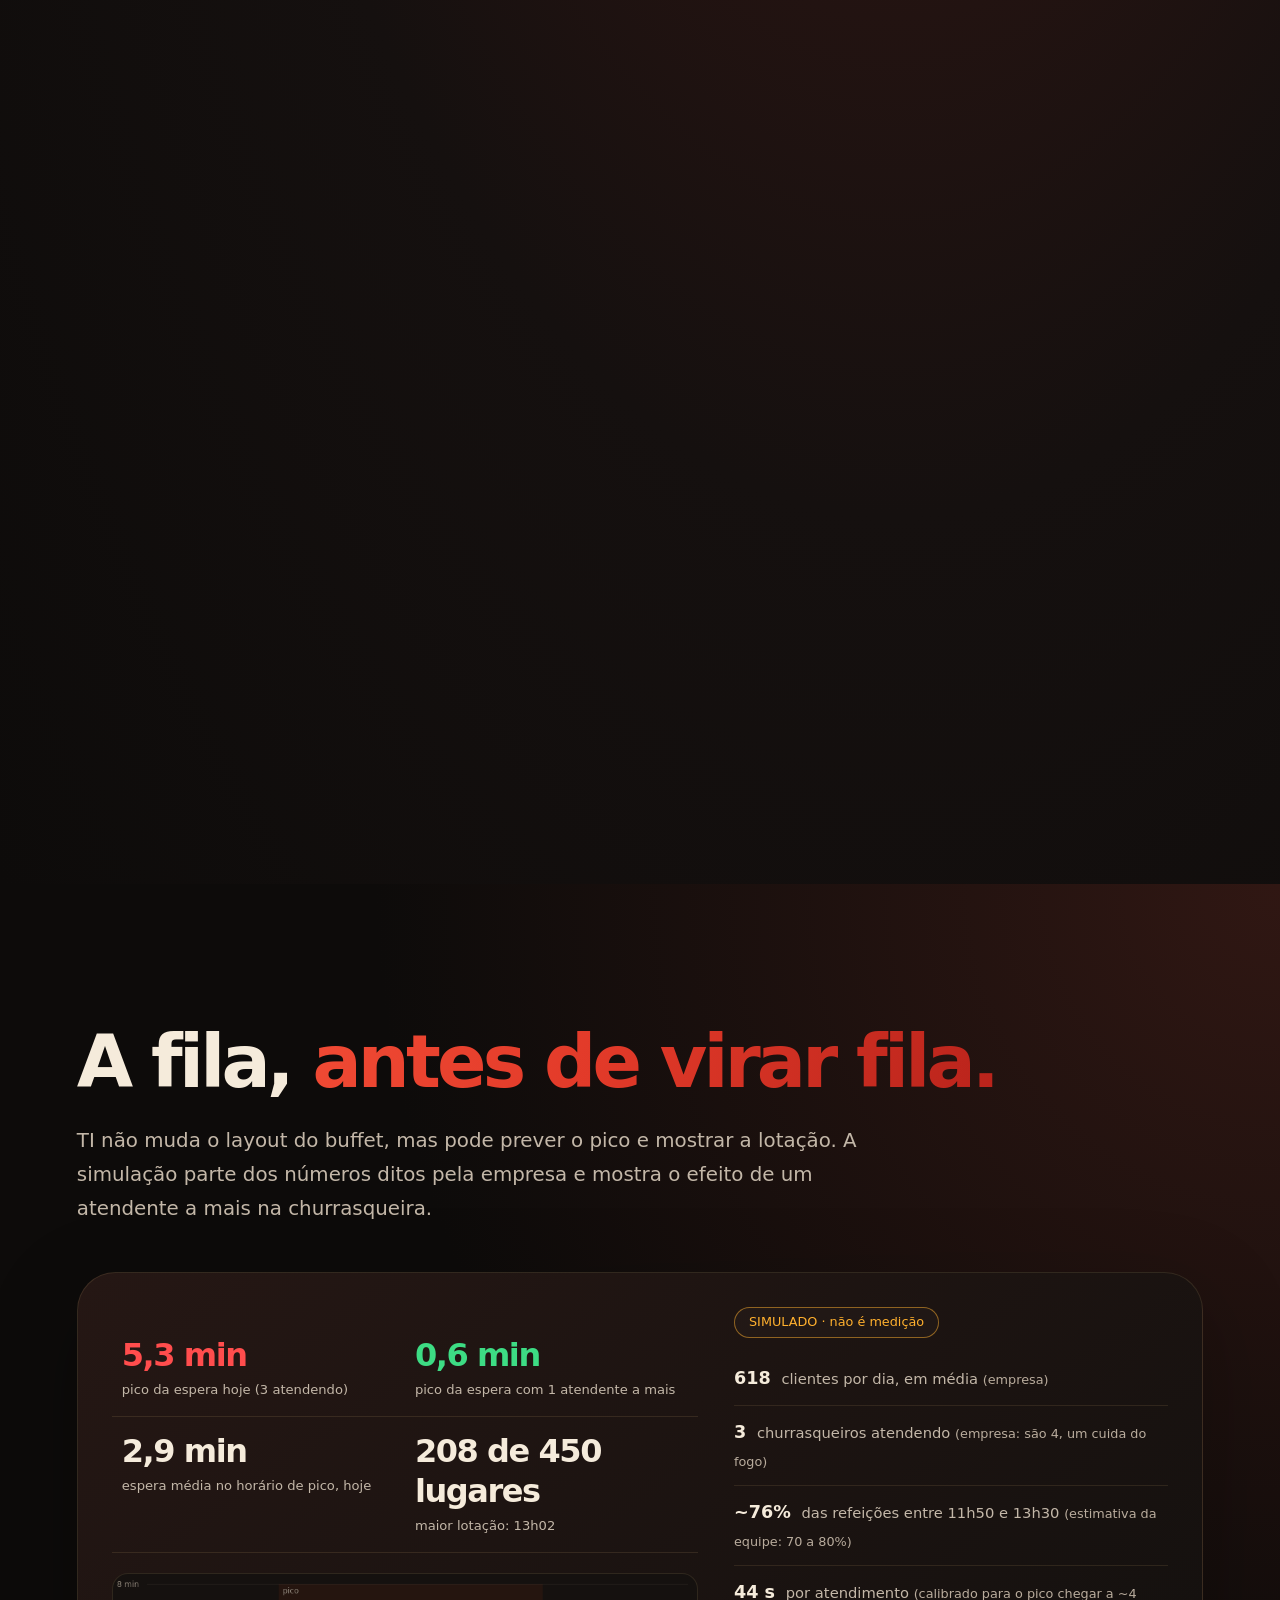
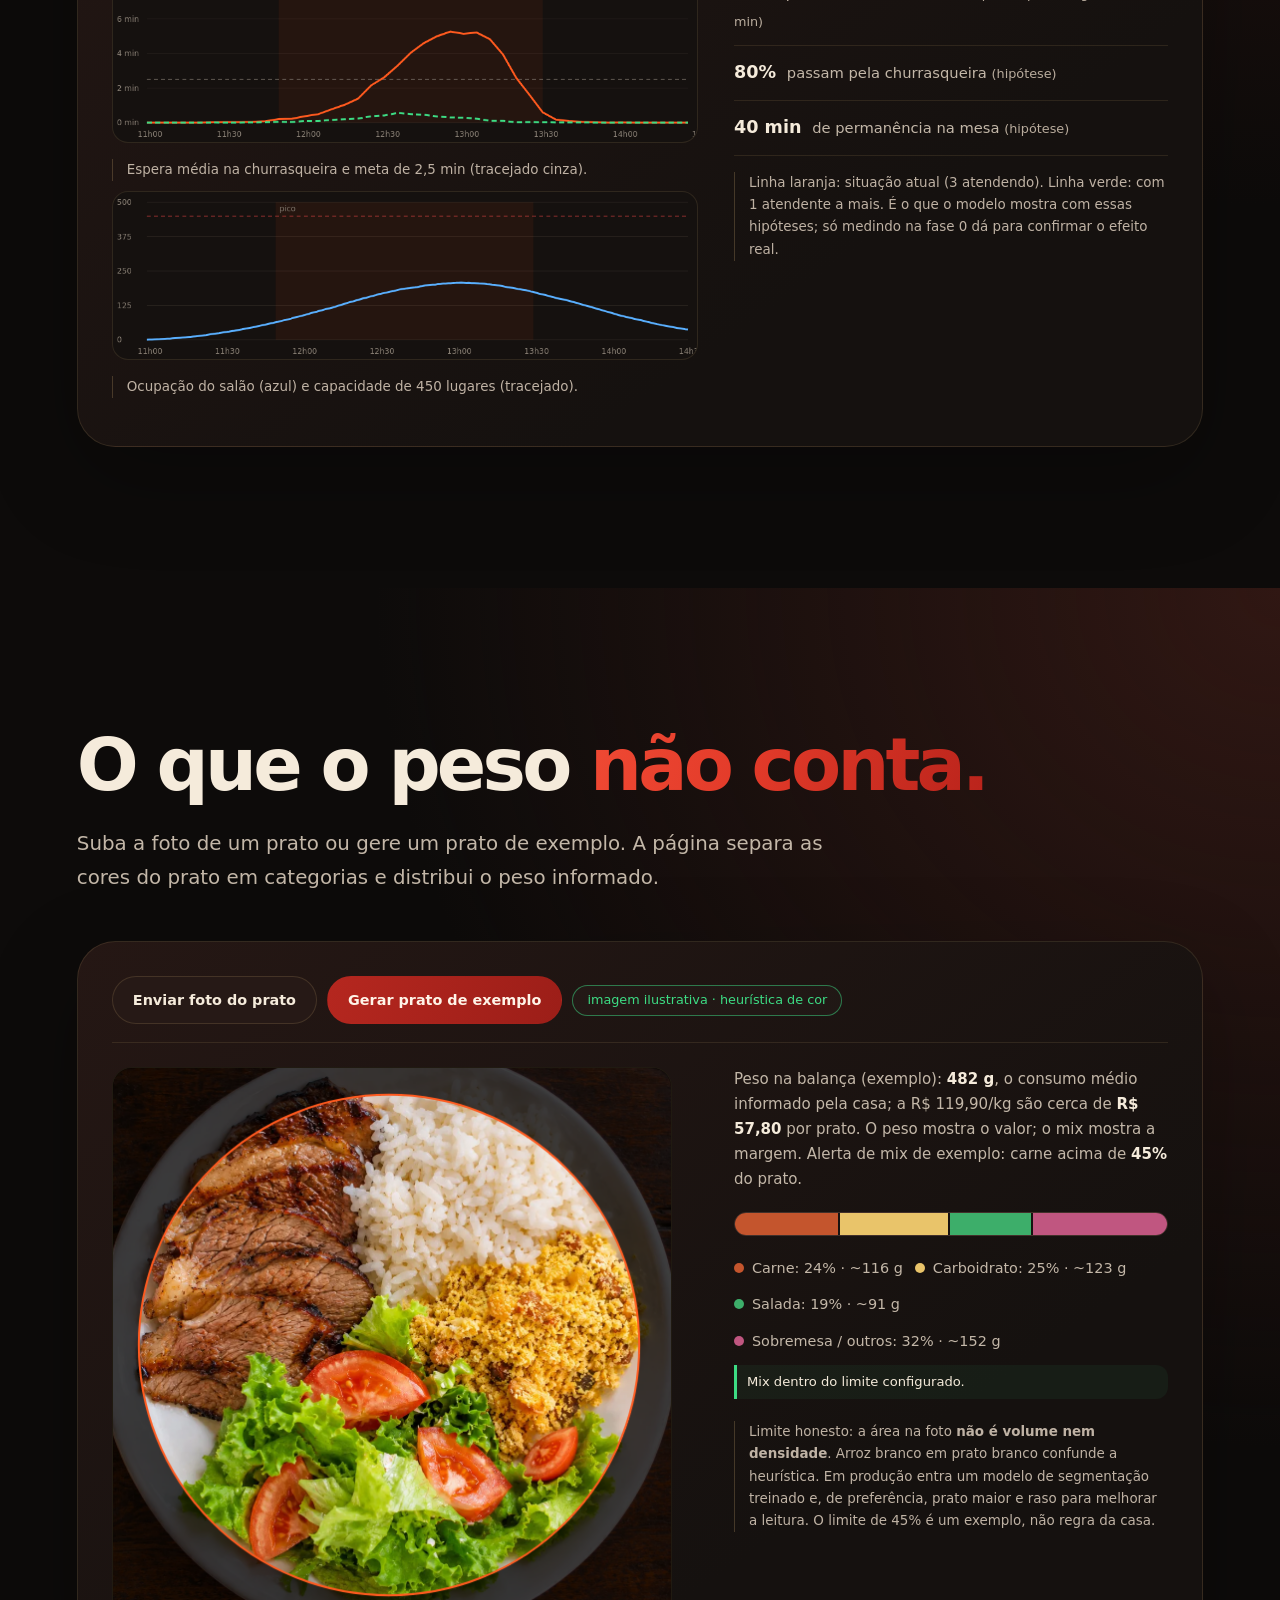
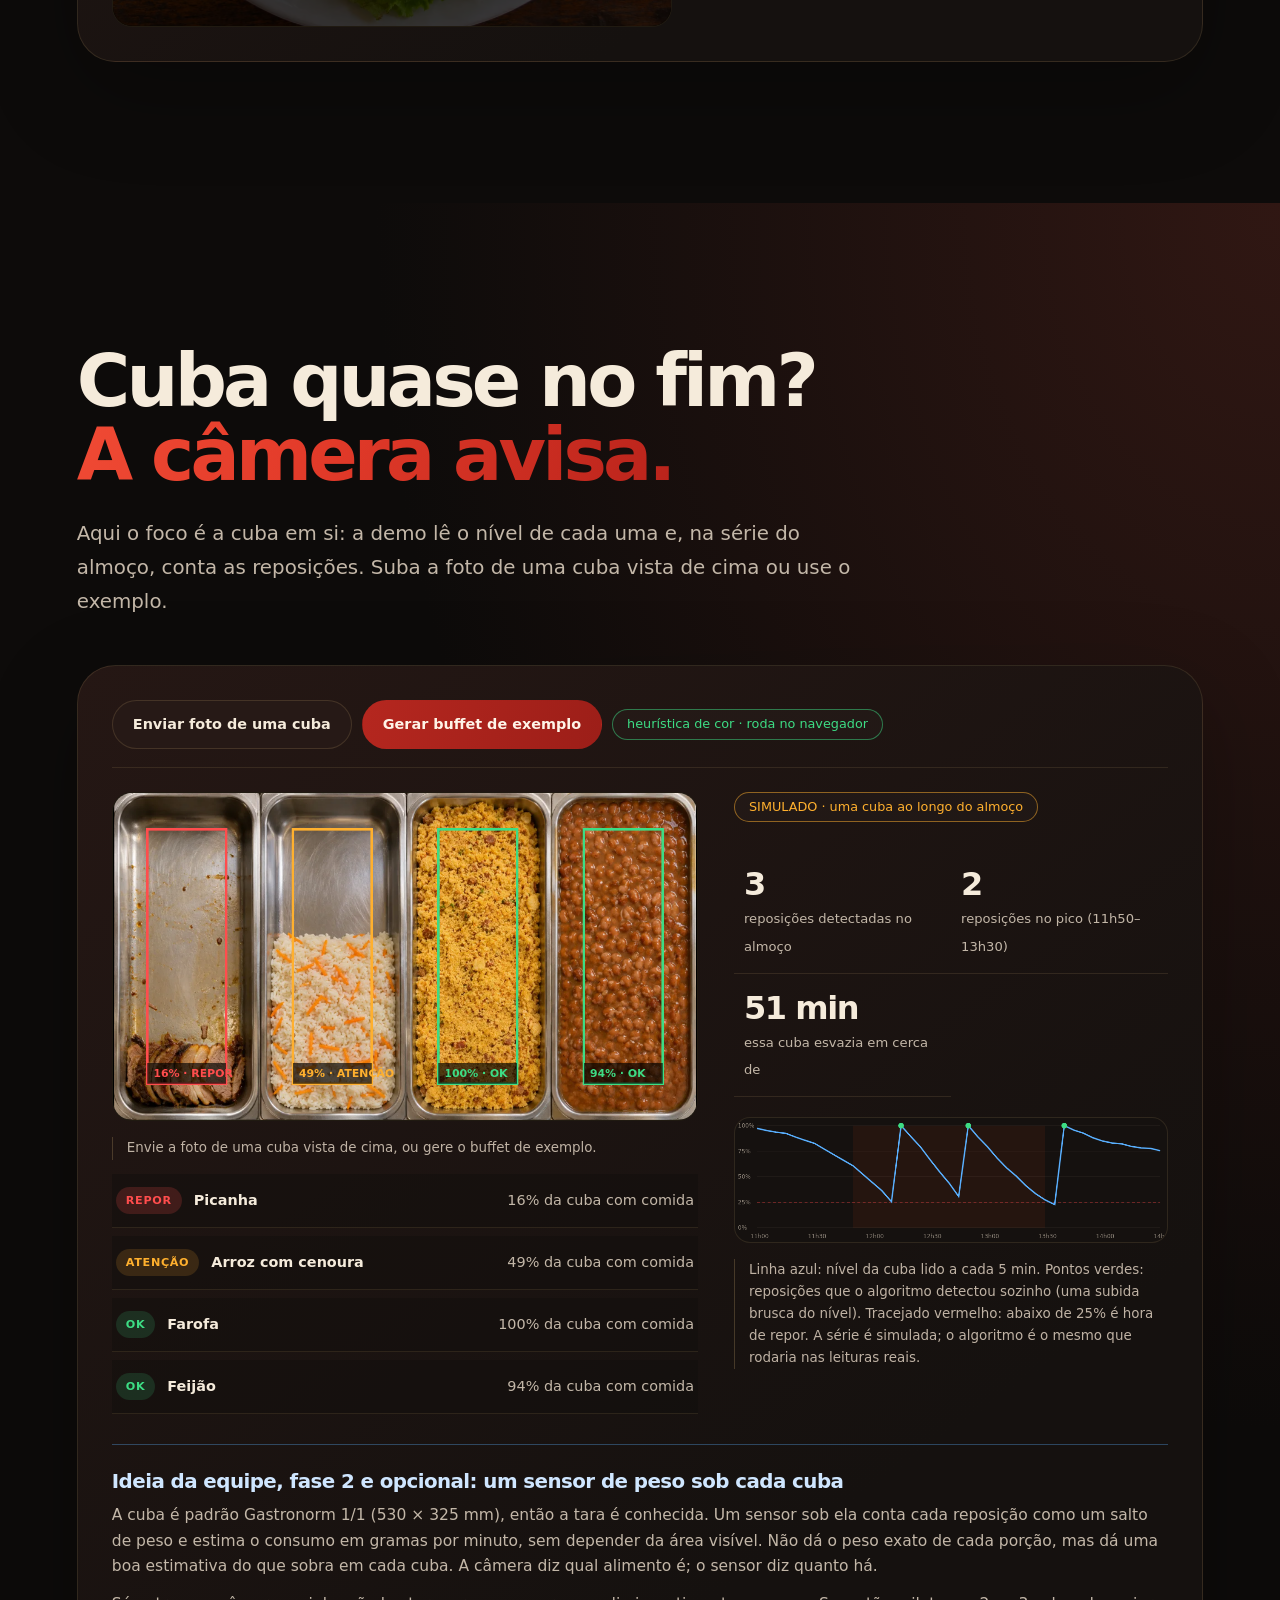
==== commit 2f88b88e: "feat(site): remove a barra de progresso do topo" ====
--- a/site/index.html
+++ b/site/index.html
@@ -6,11 +6,10 @@
 <title>Vendo o invisível — BIG Tech · Hackathon Tech FMU 2026.2</title>
 <meta name="description" content="Como enxergar respostas ocultas? Visão computacional nas câmeras que a Bovinu's Augusta já tem: mesas, mix do prato e fila. Proposta de análise da equipe BIG Tech.">
 <link rel="icon" href="data:image/svg+xml,%3Csvg xmlns='http://www.w3.org/2000/svg' viewBox='0 0 32 32'%3E%3Crect width='32' height='32' rx='8' fill='%23ff5a1f'/%3E%3Ccircle cx='16' cy='16' r='6' fill='%230b0a09'/%3E%3C/svg%3E">
-<link rel="stylesheet" href="css/style.css?v=11">
-<link rel="stylesheet" href="css/tema-bordo.css?v=4">
+<link rel="stylesheet" href="css/style.css?v=12">
+<link rel="stylesheet" href="css/tema-bordo.css?v=5">
 </head>
 <body>
-<div id="progress"></div>
 <nav class="top">
   <b>BIG Tech <span style="color:var(--ember)">·</span> Vendo o invisível</b>
   <ul>
@@ -389,7 +388,7 @@
 
 <script src="vendor/gsap.min.js"></script>
 <script src="vendor/ScrollTrigger.min.js"></script>
-<script src="js/main.js?v=9"></script>
+<script src="js/main.js?v=10"></script>
 <script src="js/mesas-core.js?v=2"></script>
 <script src="js/mesas.js?v=11"></script>
 <script src="js/medido.js?v=2"></script>
--- a/site/css/style.css
+++ b/site/css/style.css
@@ -36,8 +36,7 @@
 .lead { font-size: clamp(1.05rem, 2vw, 1.35rem); max-width: 720px; color: var(--muted); margin-top: 22px; }
 .grad { background: linear-gradient(100deg, var(--ember), var(--ember-2)); -webkit-background-clip: text; background-clip: text; color: transparent; }
 
-/* barra de progresso e nav */
-#progress { position: fixed; top: 0; left: 0; height: 3px; width: 100%; transform-origin: 0 50%; transform: scaleX(0); background: linear-gradient(90deg, var(--ember), var(--ember-2)); z-index: 100; }
+/* nav */
 nav.top { position: fixed; top: 0; width: 100%; z-index: 90; padding: 14px 24px; display: flex; justify-content: space-between; align-items: center; backdrop-filter: blur(14px); background: rgba(11,10,9,.6); border-bottom: 1px solid rgba(255,255,255,.05); }
 nav.top b { font-size: .95rem; letter-spacing: .02em; }
 nav.top ul { display: flex; gap: 22px; list-style: none; margin: 0; padding: 0; }
--- a/site/css/tema-bordo.css
+++ b/site/css/tema-bordo.css
@@ -18,7 +18,6 @@
 h3{line-height:1.18;letter-spacing:-.028em}
 .lead{max-width:790px;line-height:1.72;font-size:clamp(1.04rem,1.6vw,1.24rem);margin-top:24px}
 .grad{background-image:linear-gradient(110deg,#f04a34 0%,#e23a29 42%,#b9231b 100%)}
-#progress{height:2px;box-shadow:0 0 16px #ed4935}
 nav.top{top:16px;left:50%;transform:translateX(-50%);width:calc(100% - 40px);max-width:1450px;border-radius:100px;border:1px solid #c6a46d25;background:#15100fd9;backdrop-filter:blur(22px);padding:12px clamp(16px,2vw,28px);gap:18px;box-shadow:0 10px 40px #0003}
 nav.top b{white-space:nowrap;color:var(--text);font-size:.89rem;letter-spacing:-.02em}
 nav.top ul{gap:clamp(9px,1.15vw,20px);align-items:center}
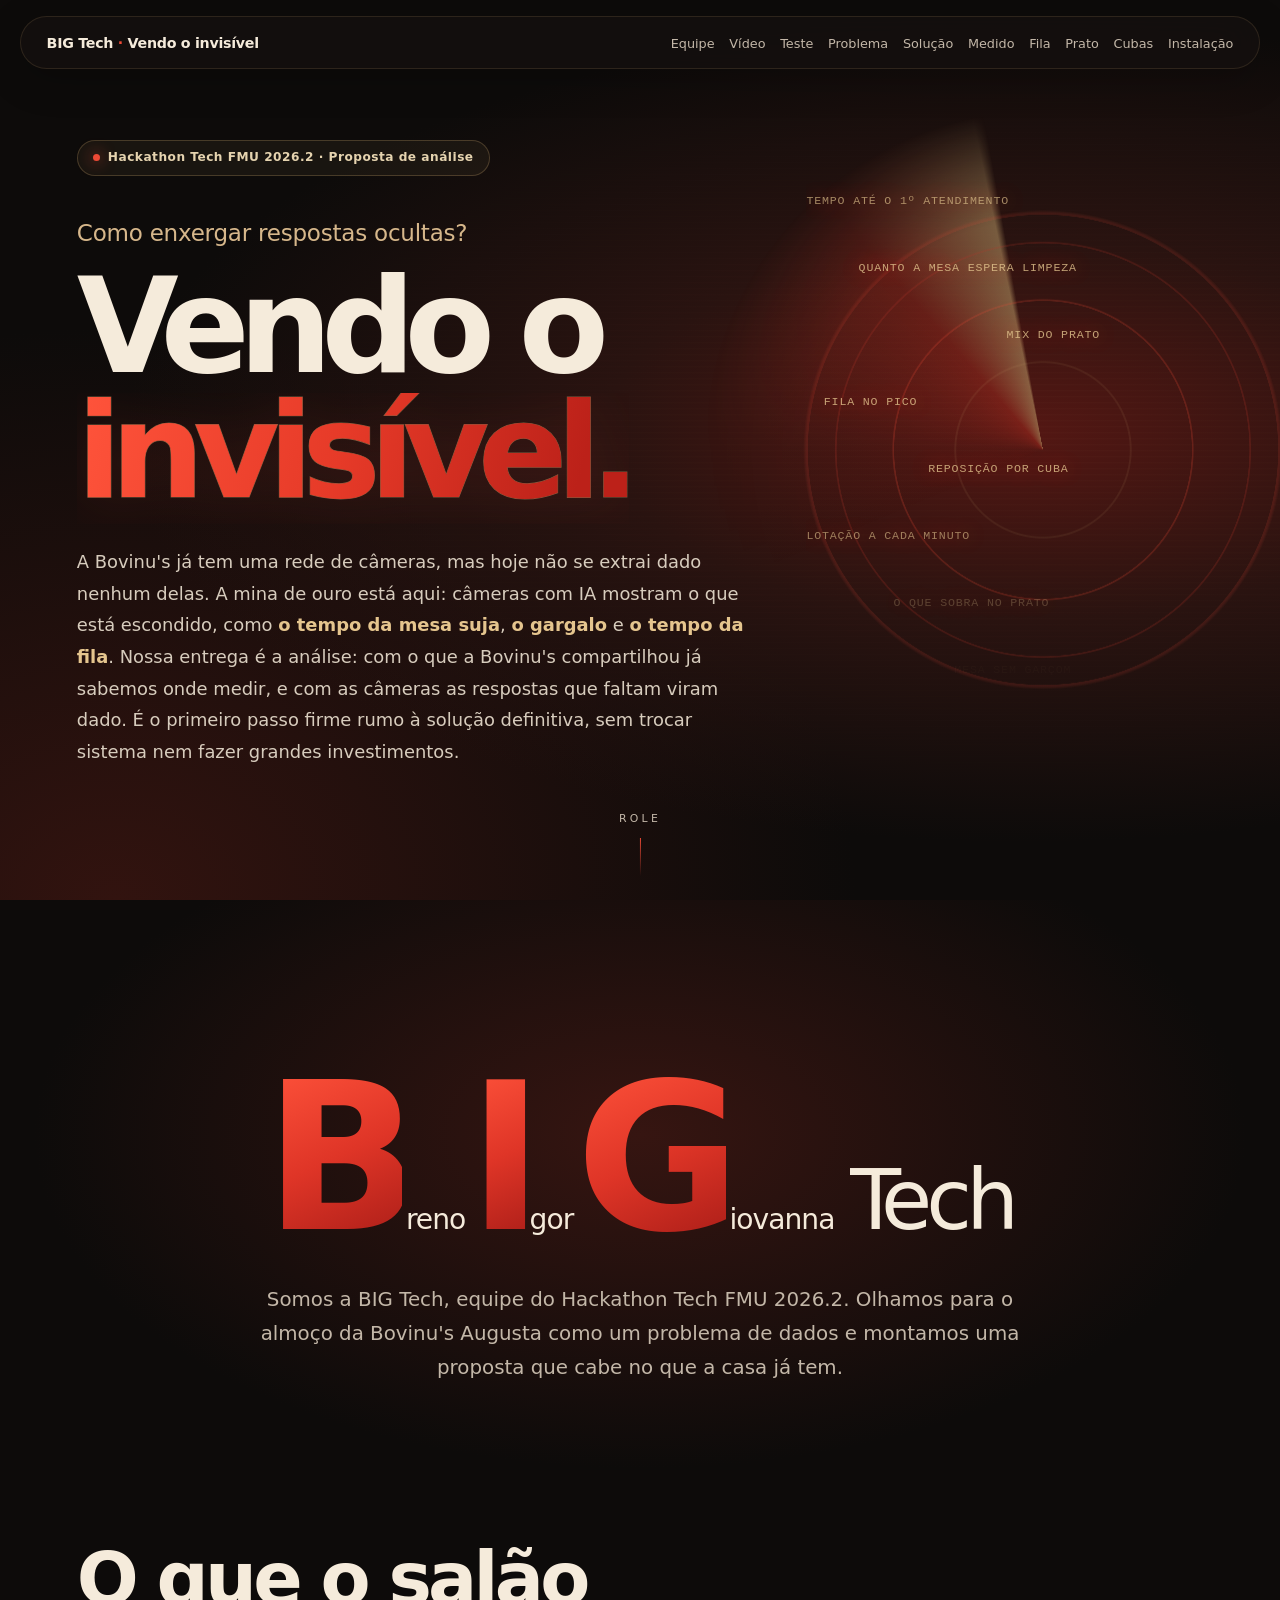
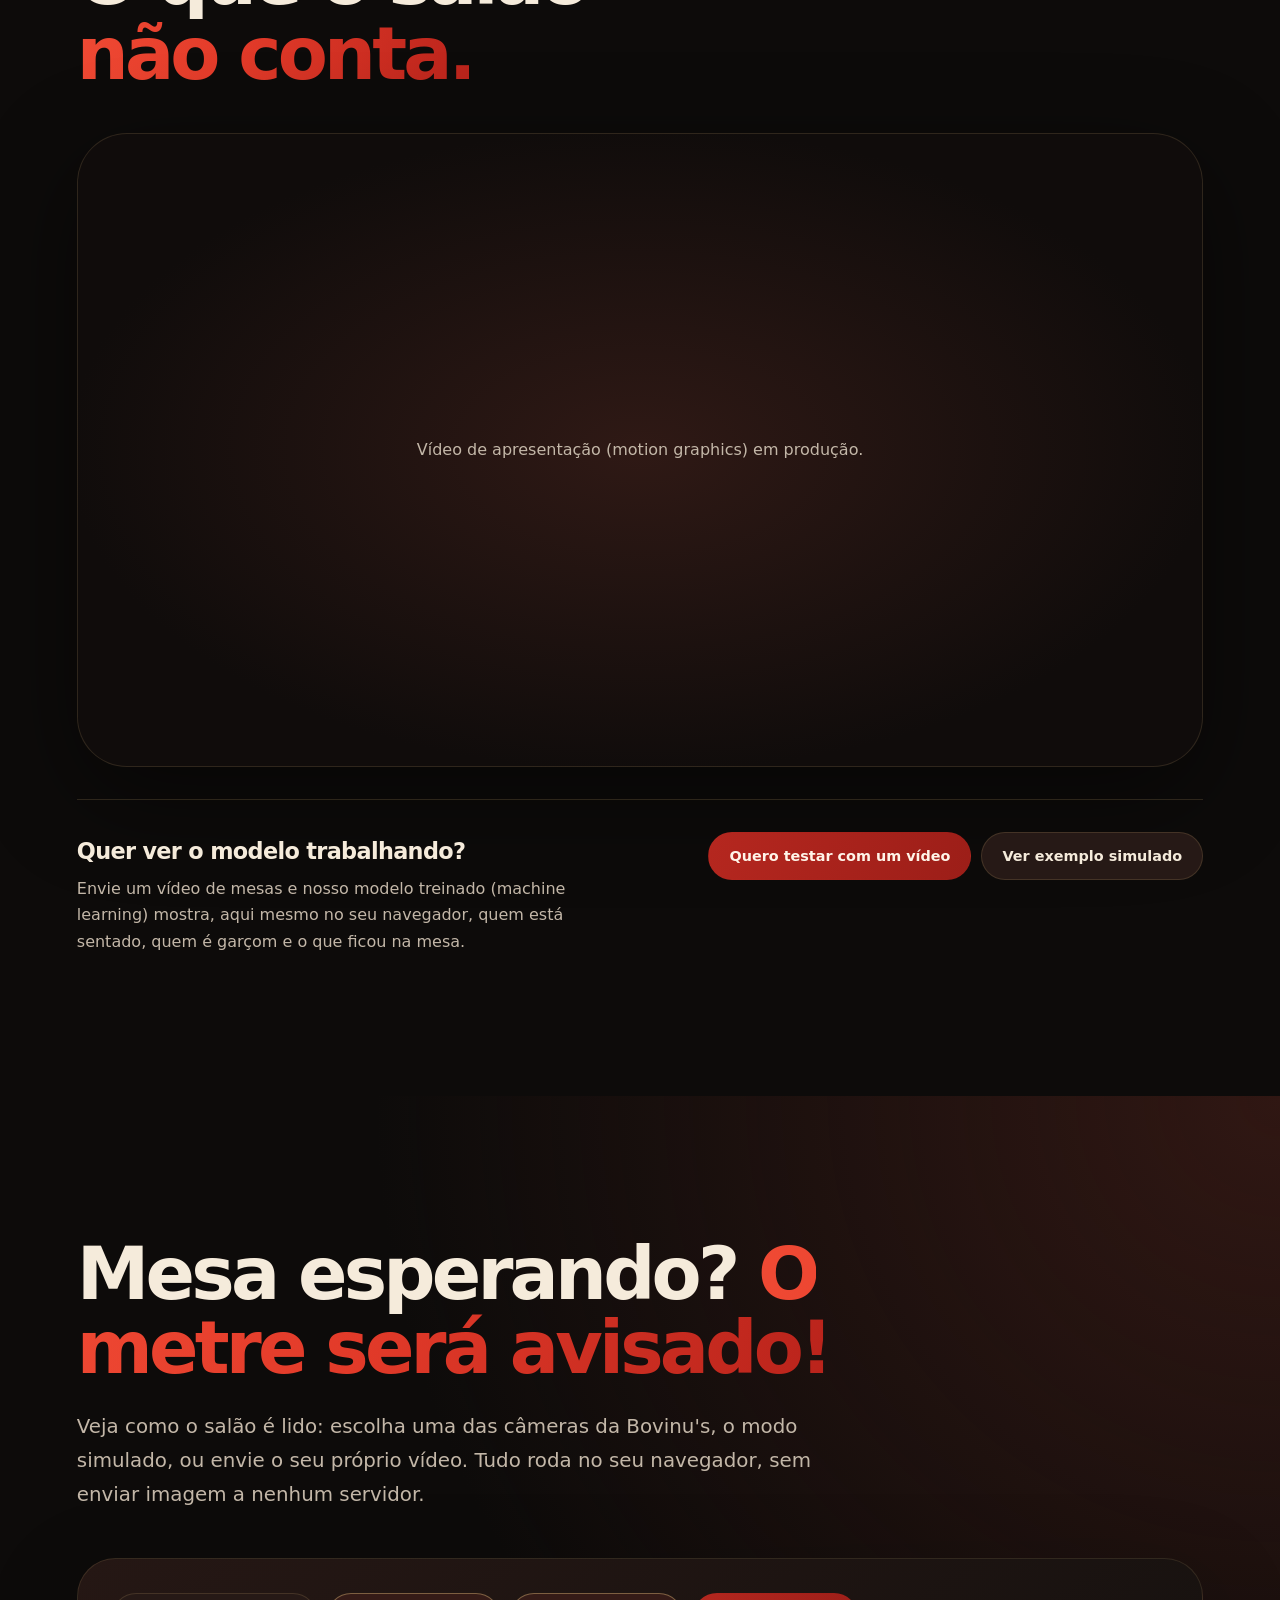
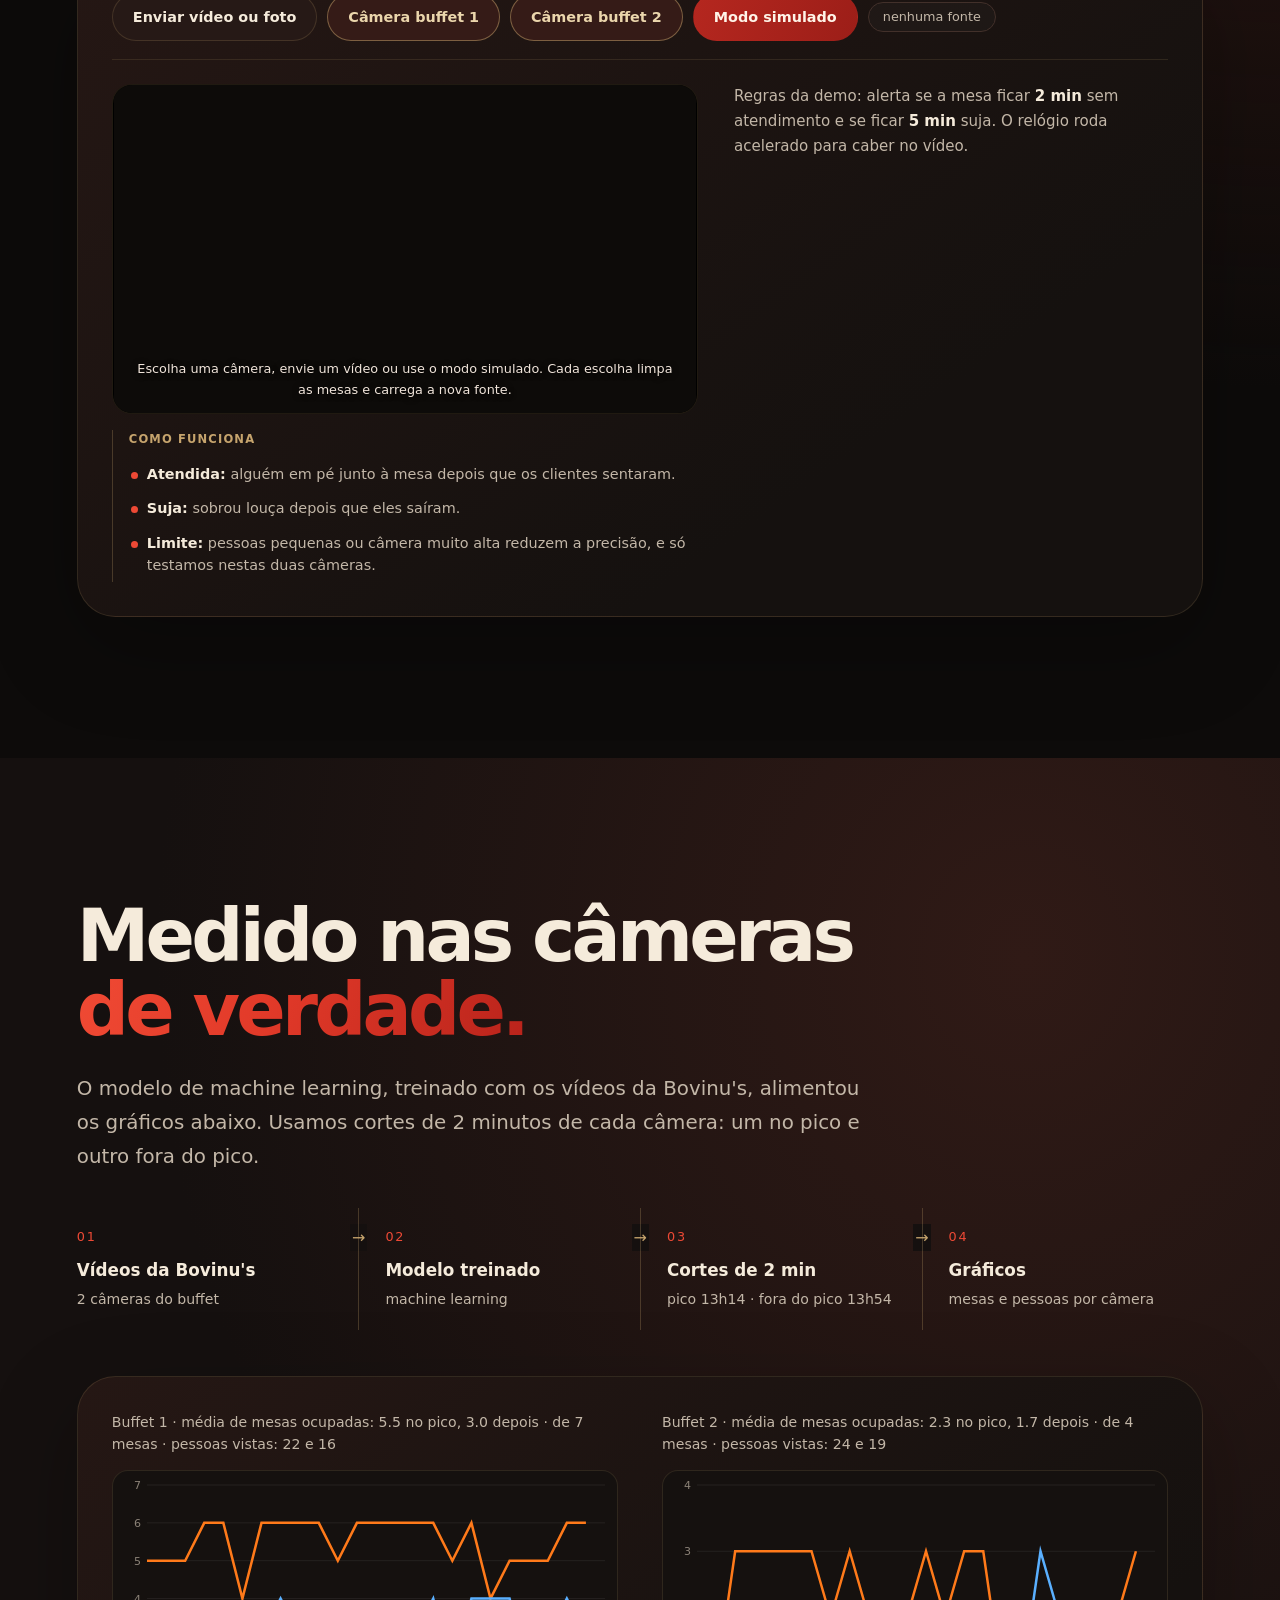
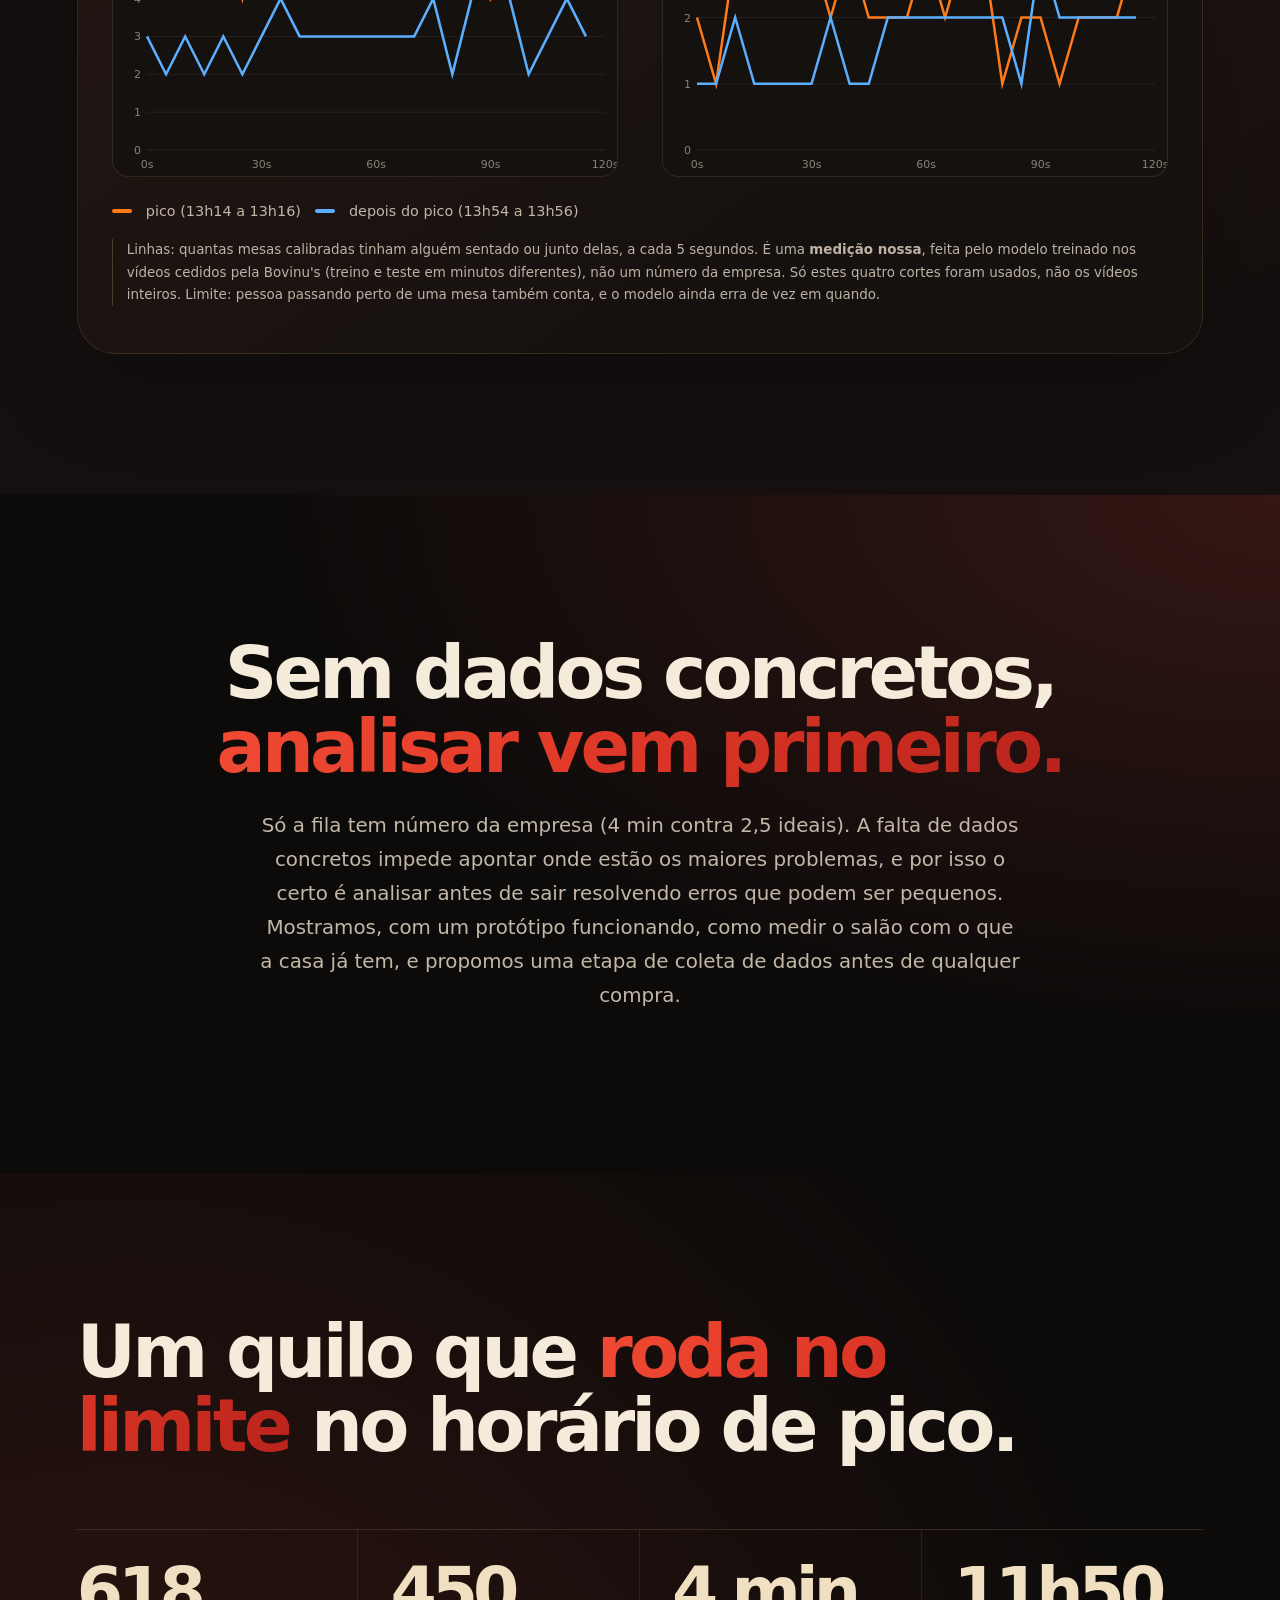
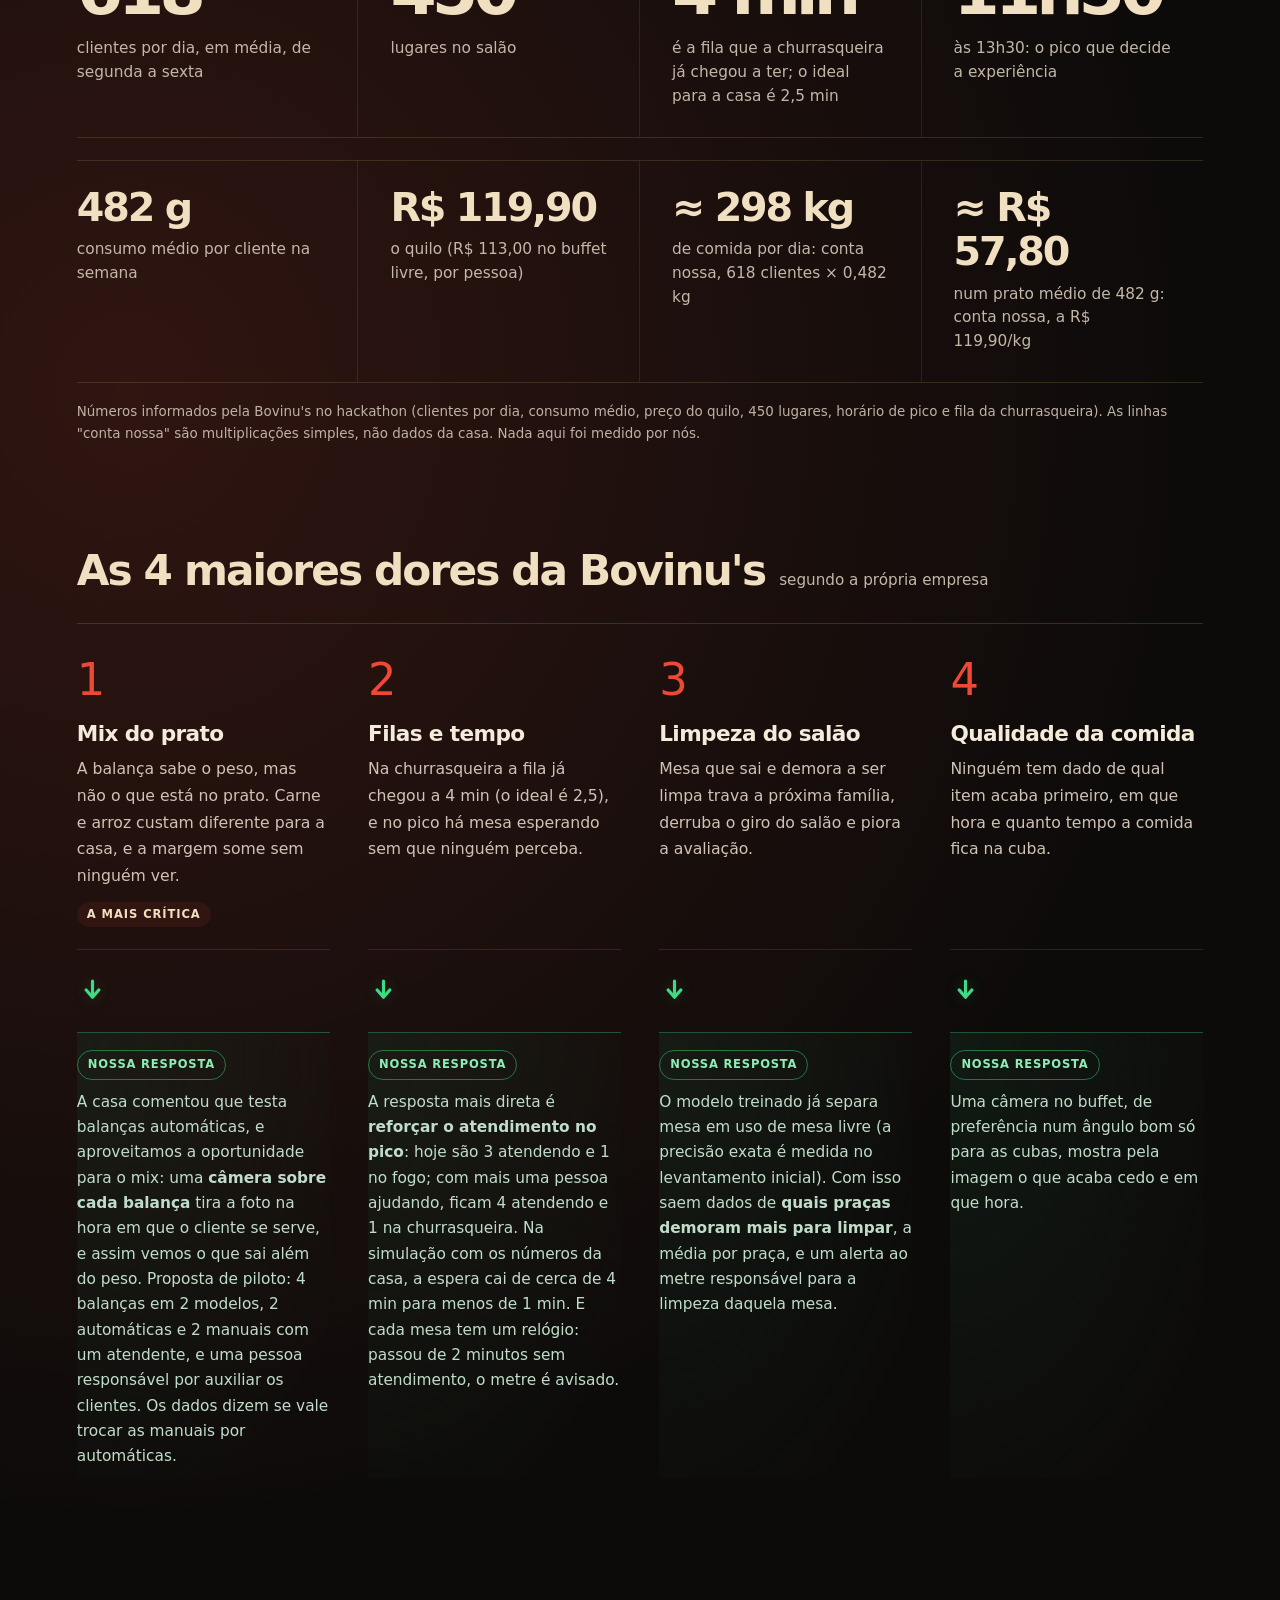
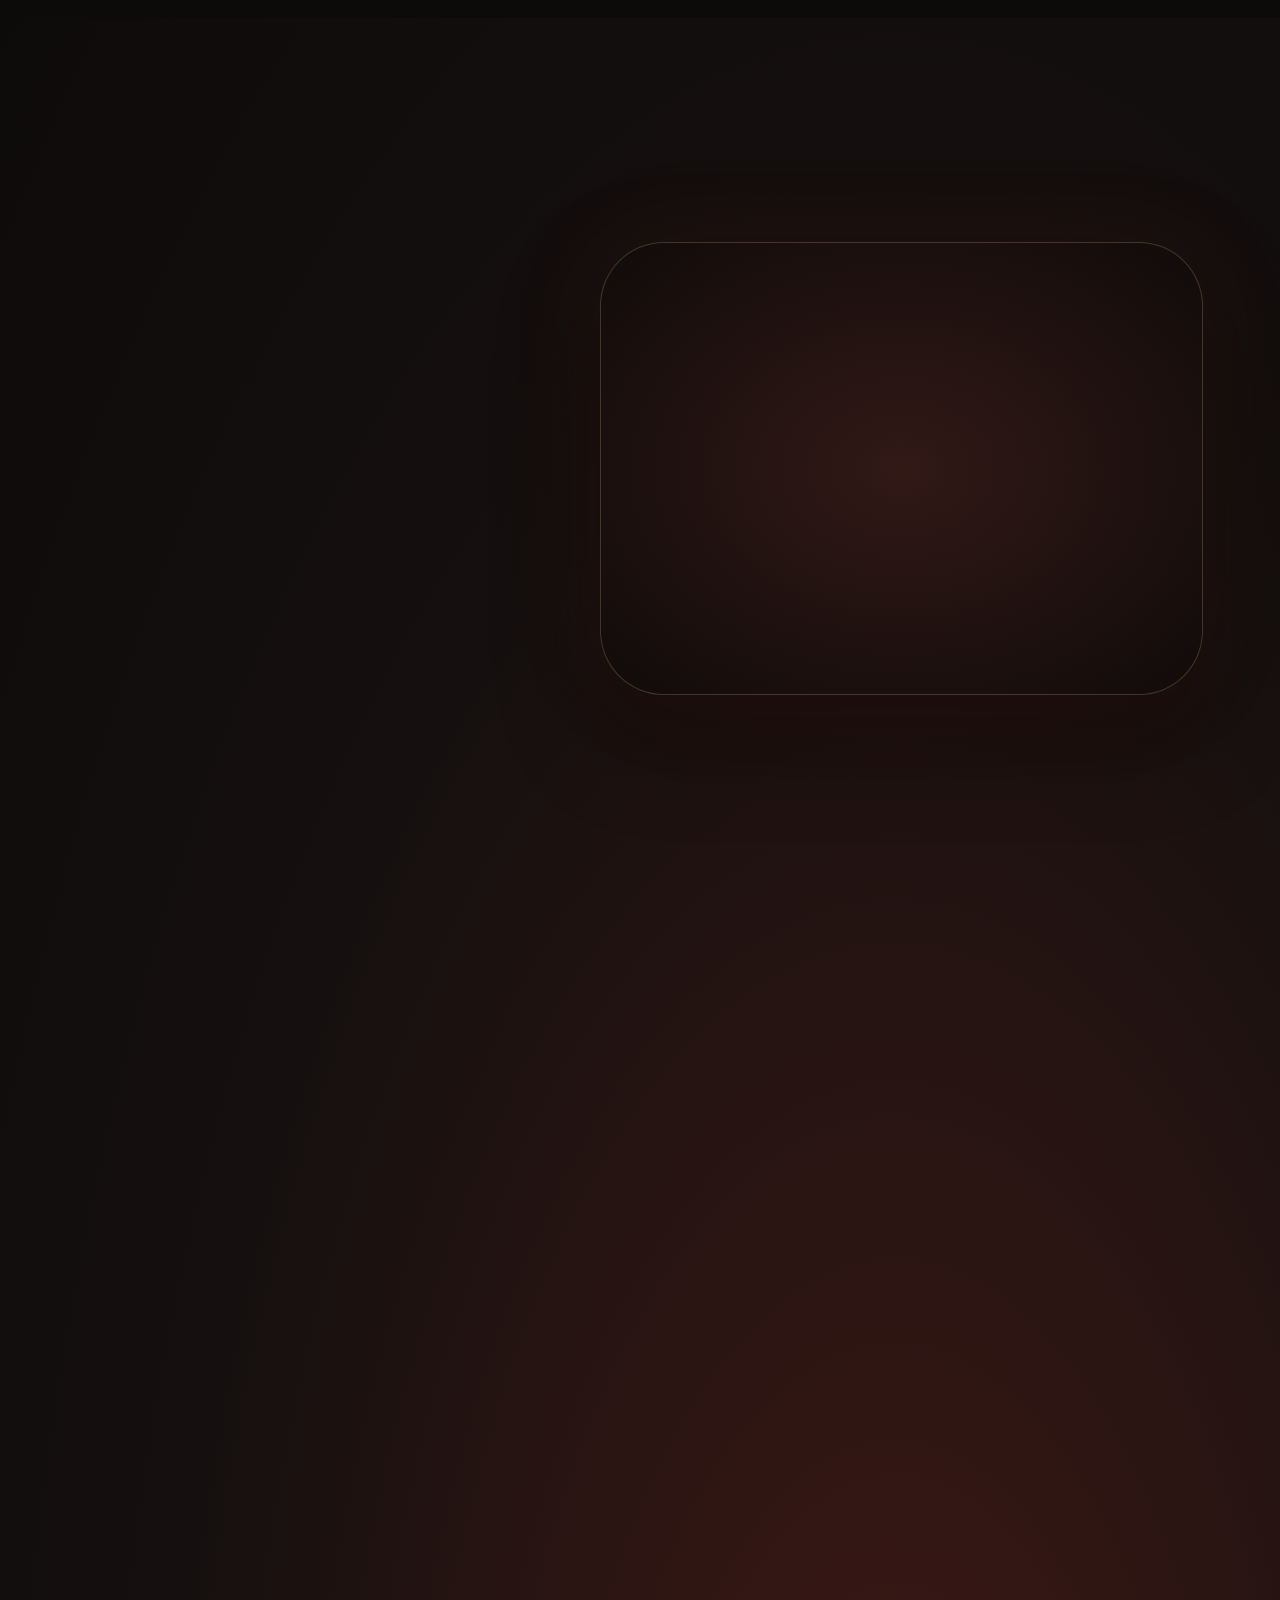
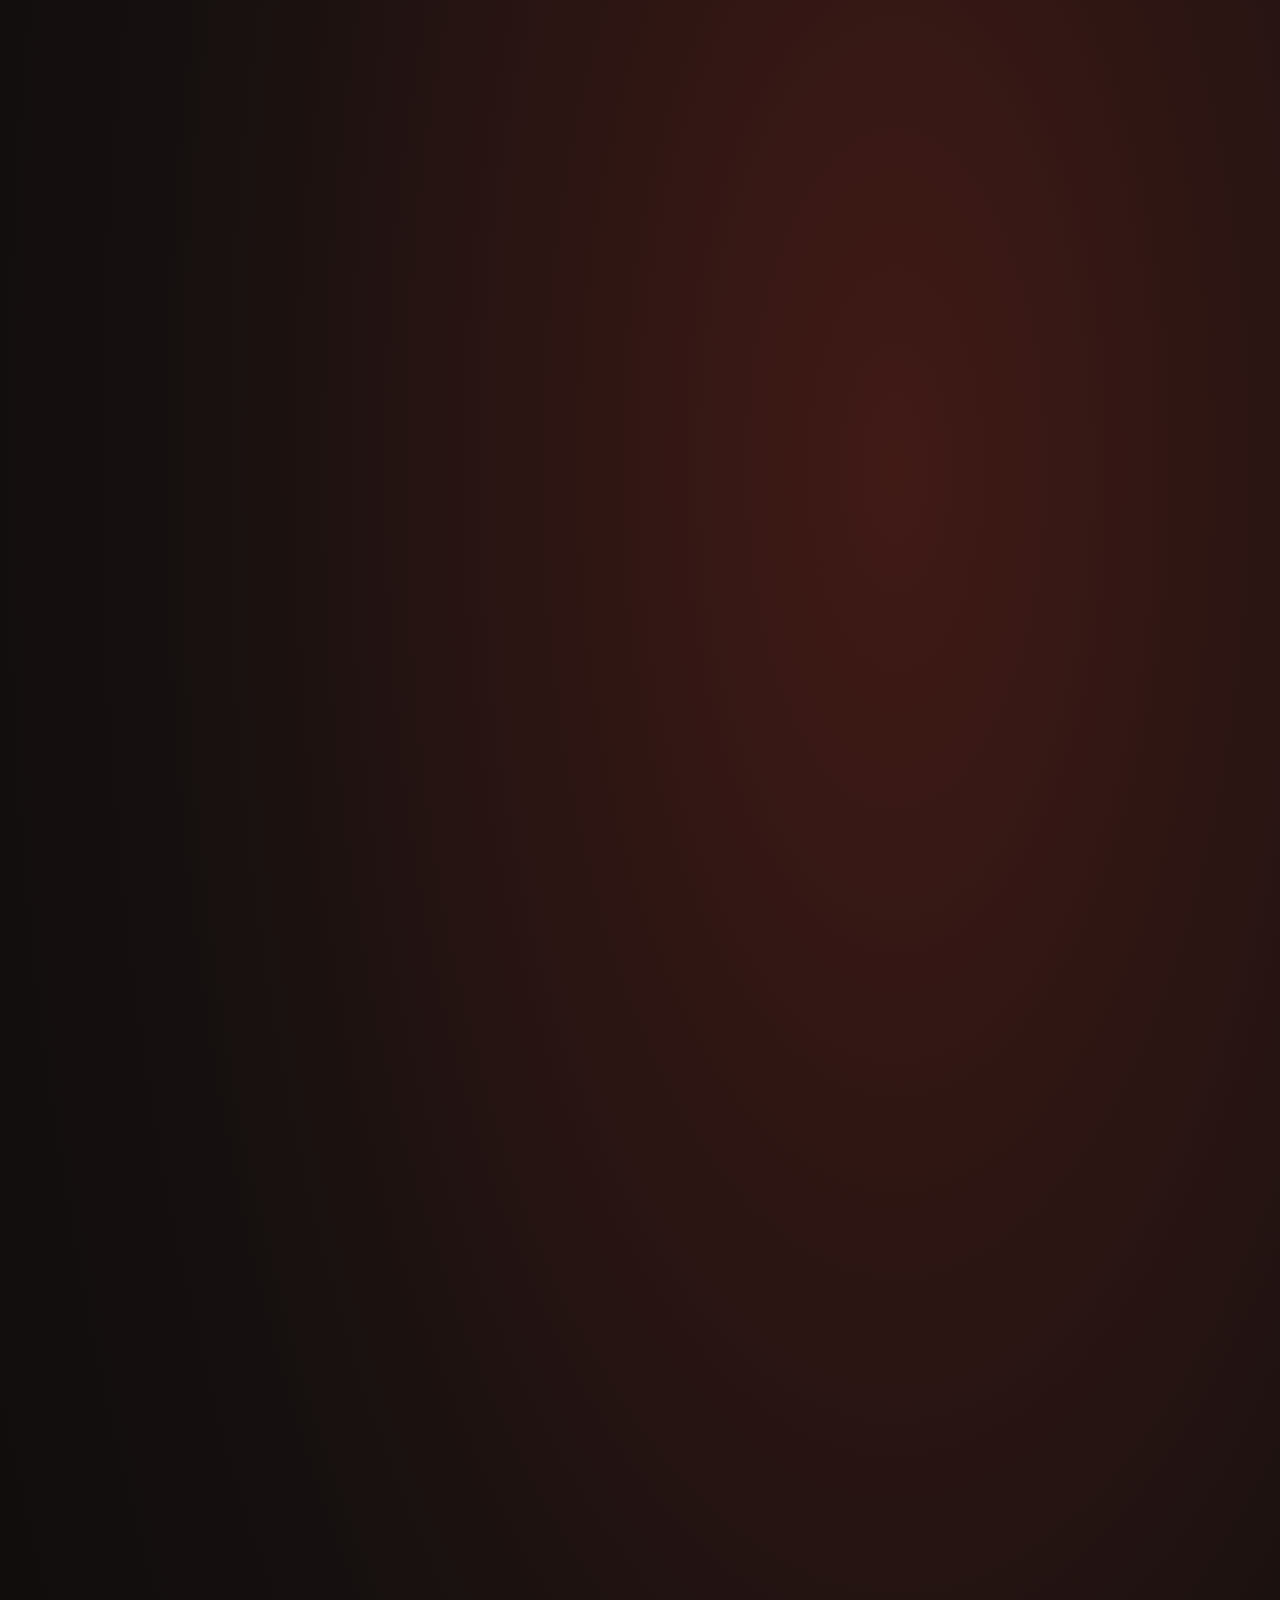
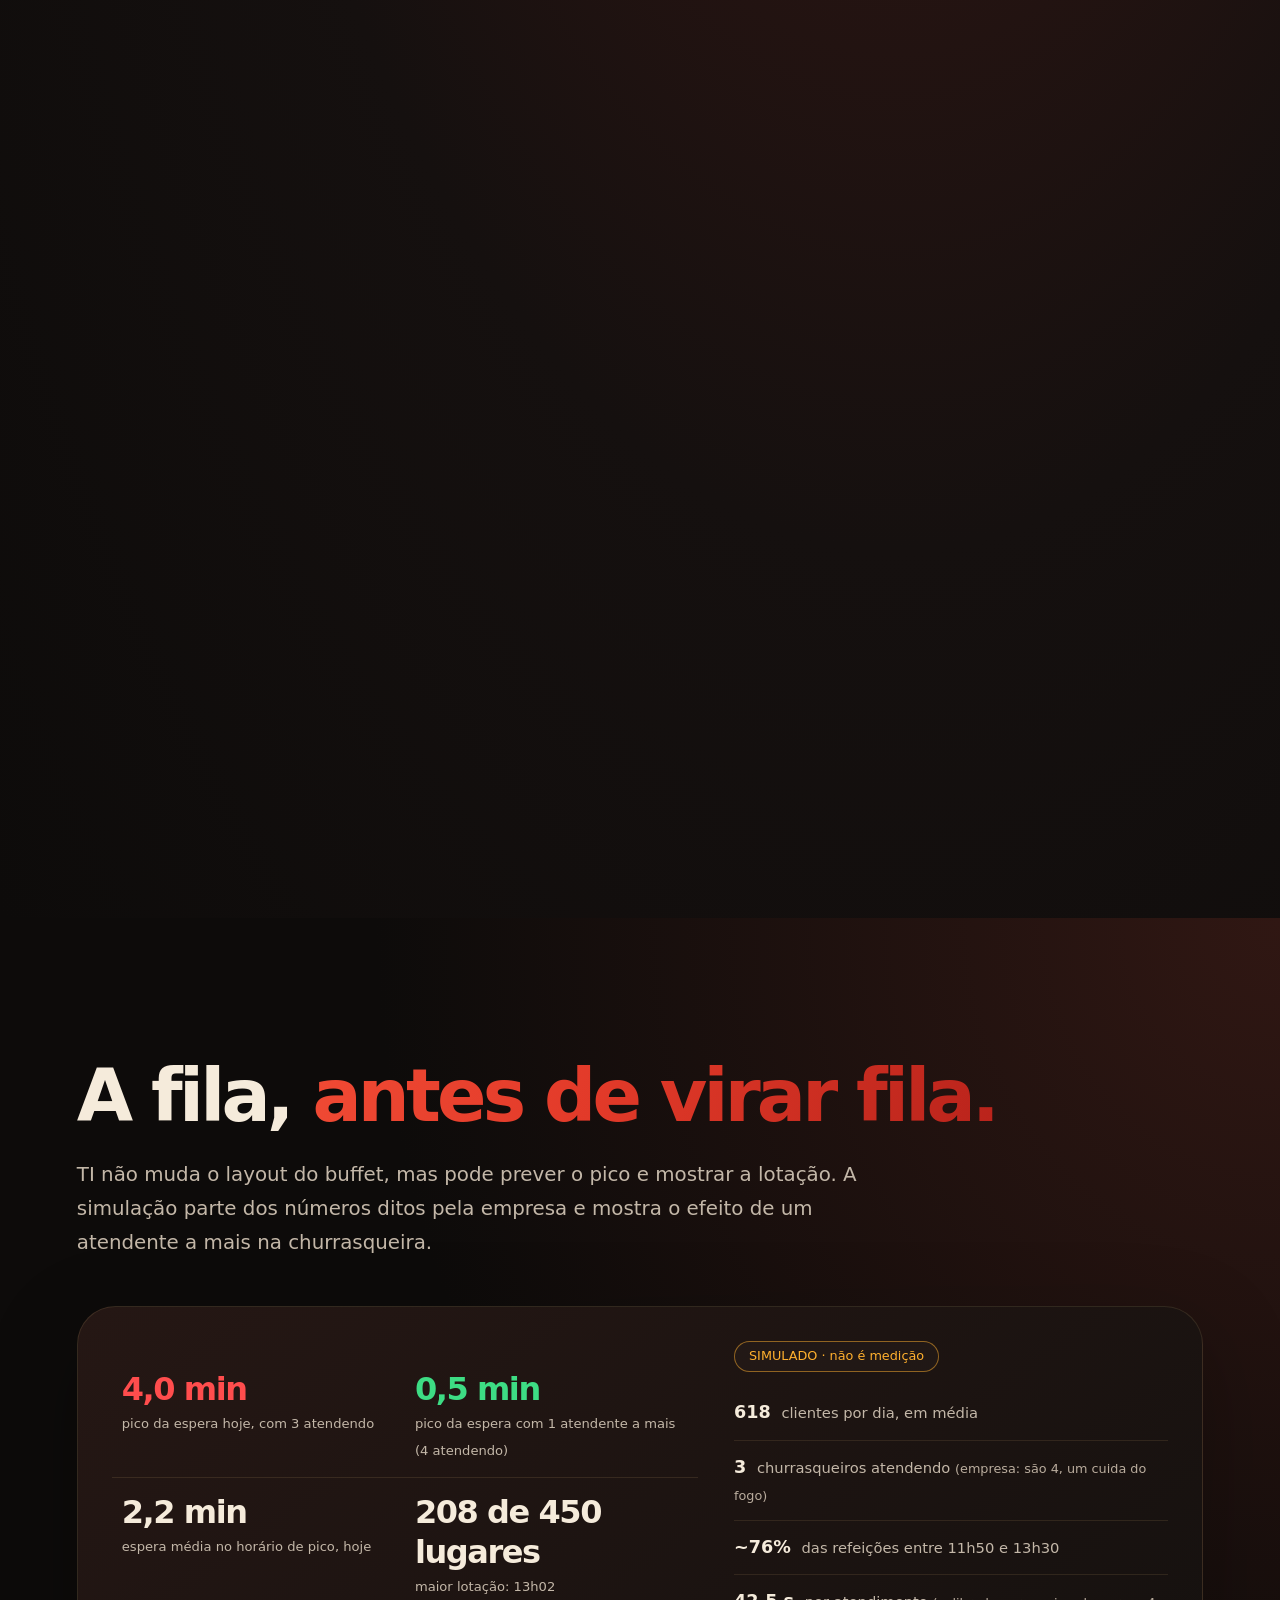
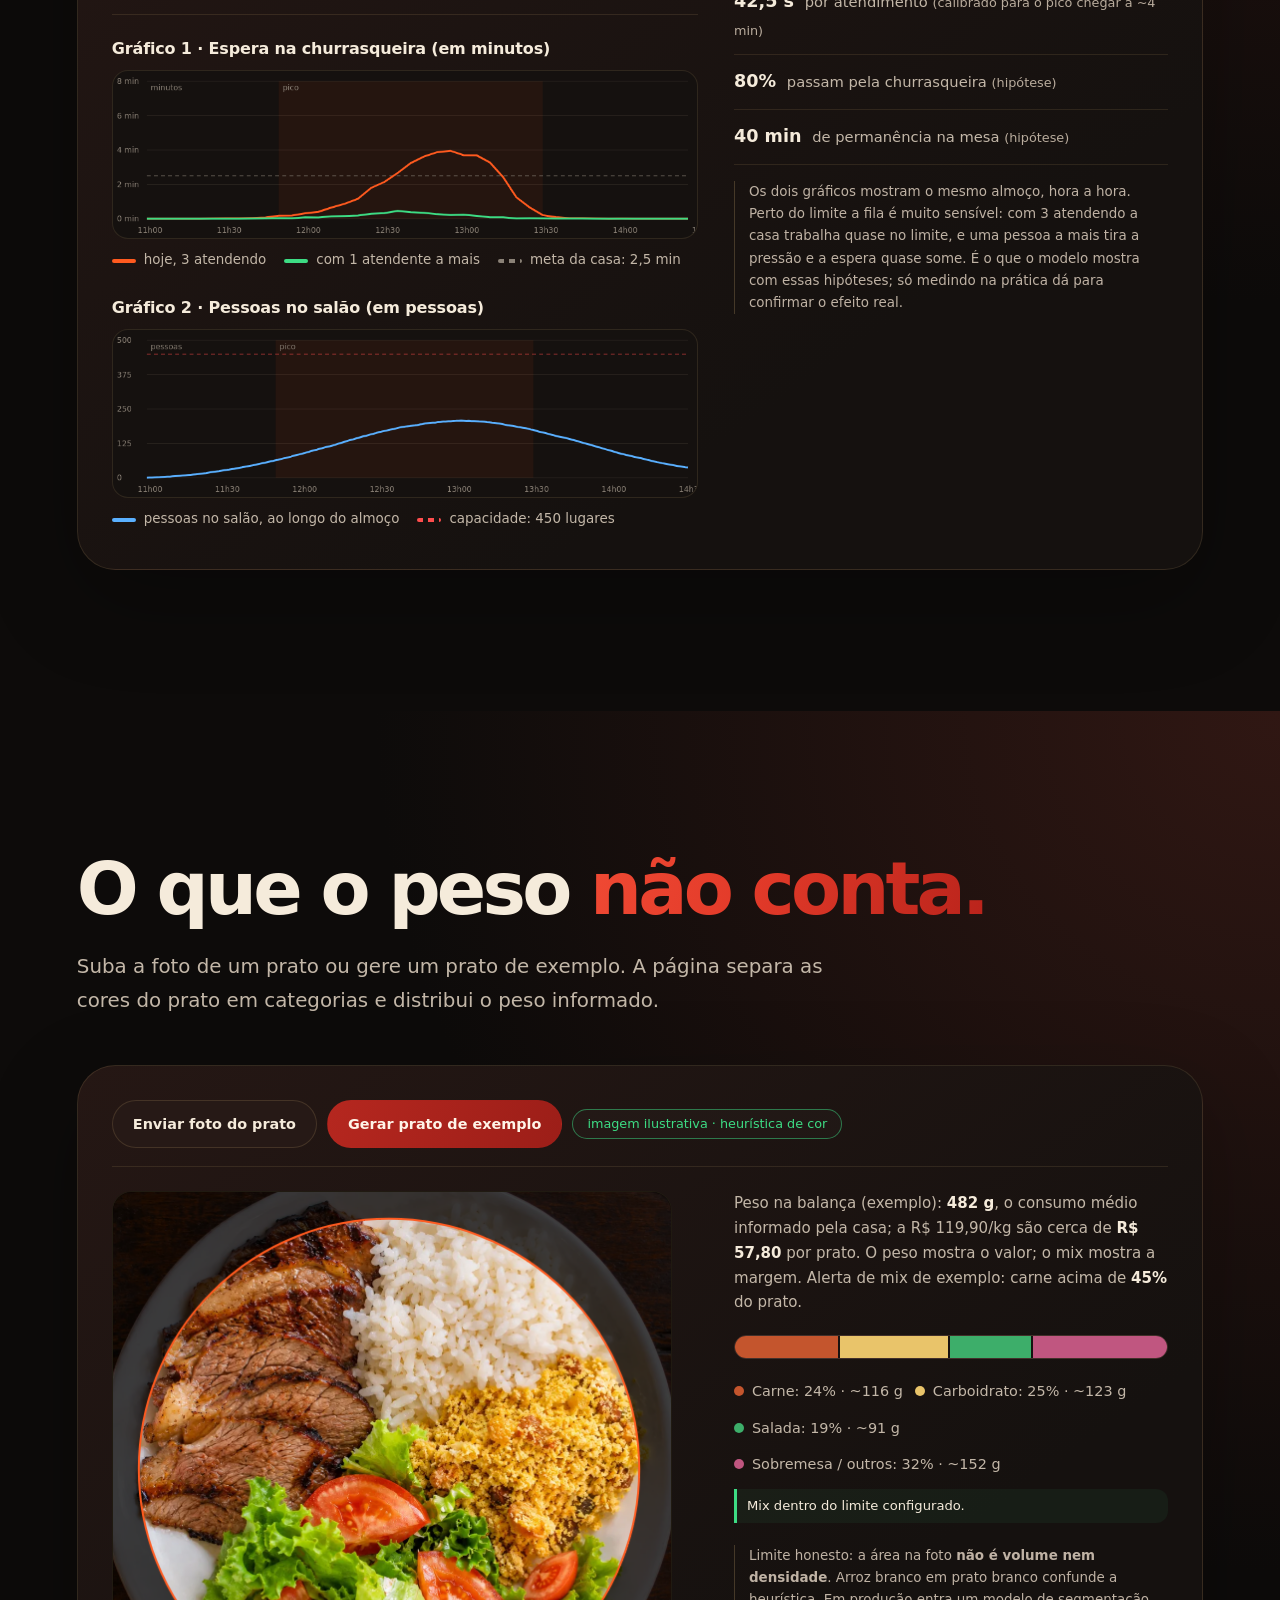
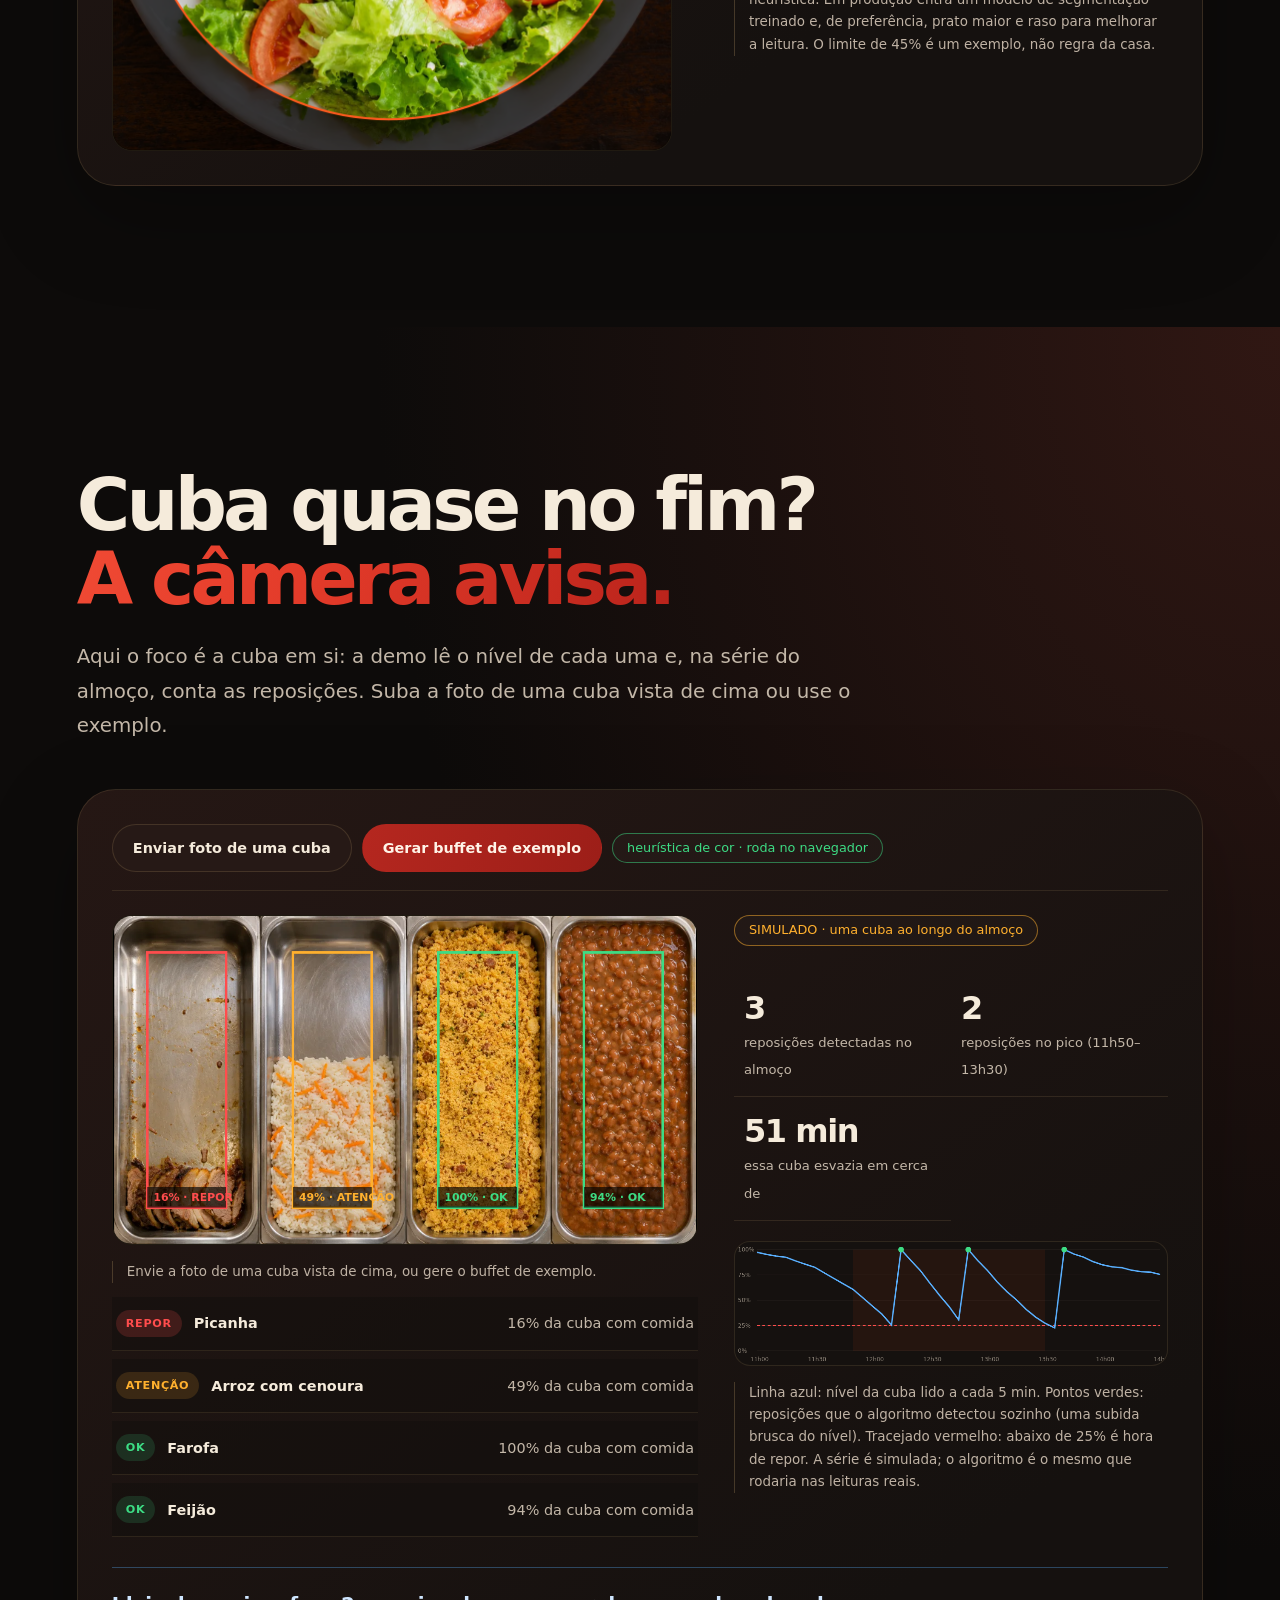
==== commit cfe3f708: "feat(site): botões do vídeo levam ao painel com destaque, fila recalibrada e gráficos padronizados, " ====
--- a/site/index.html
+++ b/site/index.html
@@ -7,7 +7,7 @@
 <meta name="description" content="Como enxergar respostas ocultas? Visão computacional nas câmeras que a Bovinu's Augusta já tem: mesas, mix do prato e fila. Proposta de análise da equipe BIG Tech.">
 <link rel="icon" href="data:image/svg+xml,%3Csvg xmlns='http://www.w3.org/2000/svg' viewBox='0 0 32 32'%3E%3Crect width='32' height='32' rx='8' fill='%23ff5a1f'/%3E%3Ccircle cx='16' cy='16' r='6' fill='%230b0a09'/%3E%3C/svg%3E">
 <link rel="stylesheet" href="css/style.css?v=12">
-<link rel="stylesheet" href="css/tema-bordo.css?v=5">
+<link rel="stylesheet" href="css/tema-bordo.css?v=6">
 </head>
 <body>
 <nav class="top">
@@ -75,9 +75,9 @@
       <div class="ph" id="videoPh">Vídeo de apresentação (motion graphics) em produção.</div>
     </div>
     <div class="cta reveal">
-      <div><b>Quer ver o modelo trabalhando?</b><p>Envie um vídeo de mesas e a IA mostra, aqui mesmo no seu navegador, quem está sentado, quem é garçom e o que ficou na mesa.</p></div>
+      <div><b>Quer ver o modelo trabalhando?</b><p>Envie um vídeo de mesas e nosso modelo treinado (machine learning) mostra, aqui mesmo no seu navegador, quem está sentado, quem é garçom e o que ficou na mesa.</p></div>
       <div class="cta-btns">
-        <label class="btn primary" for="mesaFile">Quero testar com um vídeo</label>
+        <button class="primary" id="ctaTest" type="button">Quero testar com um vídeo</button>
         <button id="ctaSim" type="button">Ver exemplo simulado</button>
       </div>
     </div>
@@ -151,7 +151,7 @@
 <section id="proposta">
   <div class="wrap">
     <h2 class="reveal">Sem dados concretos, <span class="grad">analisar vem primeiro.</span></h2>
-    <p class="lead reveal">Só a fila tem número da empresa (4 min contra 2,5 ideais). A falta de dados concretos impede apontar onde estão os maiores problemas, e por isso o certo é analisar antes de sair resolvendo erros que podem ser pequenos. Mostramos, com um protótipo funcionando, como medir o salão com o que a casa já tem, e propomos uma fase 0 de coleta antes de qualquer compra.</p>
+    <p class="lead reveal">Só a fila tem número da empresa (4 min contra 2,5 ideais). A falta de dados concretos impede apontar onde estão os maiores problemas, e por isso o certo é analisar antes de sair resolvendo erros que podem ser pequenos. Mostramos, com um protótipo funcionando, como medir o salão com o que a casa já tem, e propomos uma etapa de coleta de dados antes de qualquer compra.</p>
   </div>
 </section>
 
@@ -189,7 +189,7 @@
         <div class="par reveal">
           <div class="dor"><i class="num">3</i><h3>Limpeza do salão</h3><p>Mesa que sai e demora a ser limpa trava a próxima família, derruba o giro do salão e piora a avaliação.</p></div>
           <svg class="seta-mini" viewBox="0 0 40 44" width="28" height="30" aria-hidden="true"><path d="M20 3 V30 M8 20 L20 34 L32 20" fill="none" stroke="#3ddc84" stroke-width="6" stroke-linecap="round" stroke-linejoin="round"/></svg>
-          <div class="sol"><span class="sol-tag">Nossa resposta</span><p>O modelo treinado já separa mesa em uso de mesa livre (a precisão exata é medida na fase 0). Com isso saem dados de <b>quais praças demoram mais para limpar</b>, a média por praça, e um alerta ao metre responsável para a limpeza daquela mesa.</p></div>
+          <div class="sol"><span class="sol-tag">Nossa resposta</span><p>O modelo treinado já separa mesa em uso de mesa livre (a precisão exata é medida no levantamento inicial). Com isso saem dados de <b>quais praças demoram mais para limpar</b>, a média por praça, e um alerta ao metre responsável para a limpeza daquela mesa.</p></div>
         </div>
         <div class="par reveal">
           <div class="dor"><i class="num">4</i><h3>Qualidade da comida</h3><p>Ninguém tem dado de qual item acaba primeiro, em que hora e quanto tempo a comida fica na cuba.</p></div>
@@ -231,22 +231,24 @@
       <div class="demo-grid">
         <div>
           <div class="kpis" id="filaKpis"></div>
+          <h4 class="gtitulo">Gráfico 1 · Espera na churrasqueira (em minutos)</h4>
           <canvas class="chart" id="chartFila" width="900" height="260"></canvas>
-          <p class="note" style="margin-bottom:10px">Espera média na churrasqueira e meta de 2,5 min (tracejado cinza).</p>
+          <div class="glegenda"><span><i style="background:#ff5a1f"></i>hoje, 3 atendendo</span><span><i style="background:#3ddc84"></i>com 1 atendente a mais</span><span><i class="tracej"></i>meta da casa: 2,5 min</span></div>
+          <h4 class="gtitulo">Gráfico 2 · Pessoas no salão (em pessoas)</h4>
           <canvas class="chart" id="chartOcup" width="900" height="260"></canvas>
-          <p class="note">Ocupação do salão (azul) e capacidade de 450 lugares (tracejado).</p>
+          <div class="glegenda"><span><i style="background:#5ab0ff"></i>pessoas no salão, ao longo do almoço</span><span><i class="tracej verm"></i>capacidade: 450 lugares</span></div>
         </div>
         <div>
           <span class="pill sim" style="margin-bottom:14px">SIMULADO · não é medição</span>
           <ul class="facts">
-            <li><b>618</b> clientes por dia, em média <span>(empresa)</span></li>
+            <li><b>618</b> clientes por dia, em média</li>
             <li><b>3</b> churrasqueiros atendendo <span>(empresa: são 4, um cuida do fogo)</span></li>
-            <li><b>~76%</b> das refeições entre 11h50 e 13h30 <span>(estimativa da equipe: 70 a 80%)</span></li>
-            <li><b>44 s</b> por atendimento <span>(calibrado para o pico chegar a ~4 min)</span></li>
+            <li><b>~76%</b> das refeições entre 11h50 e 13h30</li>
+            <li><b>42,5 s</b> por atendimento <span>(calibrado para o pico chegar a ~4 min)</span></li>
             <li><b>80%</b> passam pela churrasqueira <span>(hipótese)</span></li>
             <li><b>40 min</b> de permanência na mesa <span>(hipótese)</span></li>
           </ul>
-          <p class="note">Linha laranja: situação atual (3 atendendo). Linha verde: com 1 atendente a mais. É o que o modelo mostra com essas hipóteses; só medindo na fase 0 dá para confirmar o efeito real.</p>
+          <p class="note">Os dois gráficos mostram o mesmo almoço, hora a hora. Perto do limite a fila é muito sensível: com 3 atendendo a casa trabalha quase no limite, e uma pessoa a mais tira a pressão e a espera quase some. É o que o modelo mostra com essas hipóteses; só medindo na prática dá para confirmar o efeito real.</p>
         </div>
       </div>
     </div>
@@ -307,7 +309,7 @@
       <div class="limit sensor-card">
         <h3>Ideia da equipe, fase 2 e opcional: um sensor de peso sob cada cuba</h3>
         <p>A cuba é padrão Gastronorm 1/1 (530 × 325 mm), então a tara é conhecida. Um sensor sob ela conta cada reposição como um salto de peso e estima o consumo em gramas por minuto, sem depender da área visível. Não dá o peso exato de cada porção, mas dá uma boa estimativa do que sobra em cada cuba. A câmera diz qual alimento é; o sensor diz quanto há.</p>
-        <p>Só entra se a câmera sozinha não bastar, porque a empresa pediu investimento pequeno. Sugestão: piloto em 2 ou 3 cubas de maior saída na fase 0. Cuidados: calor e vapor do banho-maria, peça própria para alimentos e calibração por tipo de cuba e de alimento.</p>
+        <p>Só entra se a câmera sozinha não bastar, porque a empresa pediu investimento pequeno. Sugestão: piloto em 2 ou 3 cubas de maior saída. Cuidados: calor e vapor do banho-maria, peça própria para alimentos e calibração por tipo de cuba e de alimento.</p>
       </div>
       <p class="note">Limite honesto: o nível vem da <b>área visível com comida</b> numa câmera de cima, não do volume. Arroz branco puro se confunde com o inox. Na instalação, cada cuba teria sua zona marcada uma única vez e um modelo de segmentação treinado com imagens do próprio buffet. O buffet de exemplo é uma imagem ilustrativa; a leitura dela usa a cor do inox vazio da primeira cuba como calibração (nas fotos enviadas, vale a regra de saturação). "Gerar buffet de exemplo" usa a foto; se ela não carregar, usa um desenho.</p>
     </div>
@@ -318,7 +320,7 @@
 <section id="arquitetura">
   <div class="wrap">
     <h2 class="reveal">Em cima do que <span class="grad">já existe.</span></h2>
-    <p class="lead reveal">A casa continua com o sistema que já usa, sem trocar nada. Ela já tem um servidor local (premissa a confirmar na fase 0), e o nosso modelo foi treinado e testado num computador comum (CPU i5 e placa GTX 1650), então a opção B tende a rodar nele. Se o servidor não aguentar, o esforço é pequeno e o investimento também, e ainda sai mais barato que a opção A, de IA paga na nuvem.</p>
+    <p class="lead reveal">A casa continua com o sistema que já usa, sem trocar nada. Ela já tem um servidor local (premissa a confirmar no levantamento inicial), e o nosso modelo foi treinado e testado num computador comum (CPU i5 e placa GTX 1650), então a opção B tende a rodar nele. Se o servidor não aguentar, o esforço é pequeno e o investimento também, e ainda sai mais barato que a opção A, de IA paga na nuvem.</p>
     <div class="steps3 reveal">
       <div><b>1 · O que já existe</b><p>Câmeras Intelbras no salão e no buffet, e o sistema de comandas e peso (JS Softcom). Não mexemos nisso.</p></div>
       <div><b>2 · O que acrescentamos</b><p>Um programa roda no servidor local da casa (ou num mini-PC, se faltar força), lê o vídeo, acha mesas, pessoas, pratos e cubas e aplica as regras (2 min sem atendimento, 5 min suja, cuba abaixo de 25%).</p></div>
@@ -339,27 +341,30 @@
       </g>
       <text x="268" y="68" fill="#a89f94" font-size="12" text-anchor="middle">RTSP/ONVIF*</text>
     </svg>
-    <p class="src">*RTSP/ONVIF é o caminho provável para câmeras IP Intelbras, mas não foi confirmado para o modelo instalado. A fase 0 do plano verifica isso.</p>
+    <p class="src">*RTSP/ONVIF é o caminho provável para câmeras IP Intelbras, mas não foi confirmado para o modelo instalado. O levantamento inicial verifica isso.</p>
     <div class="compare">
       <div class="route reveal"><h3><span>Rota A</span> · IA paga na nuvem</h3><ul><li>Integração rápida: manda quadros, recebe resultado.</li><li>Custo por uso, que cresce com o número de câmeras e quadros.</li><li>Imagens saem da loja: exige aviso e cuidado de LGPD.</li><li>Depende da internet da casa.</li></ul></div>
       <div class="route reveal"><h3><span>Rota B</span> · ML local na loja</h3><ul><li>Sem custo por uso; modelo aberto rodando na rede da casa.</li><li>Imagens nunca saem do salão.</li><li>Servidor do JS Softcom pode não ter GPU: prever um mini-PC dedicado.</li><li>Exige manutenção e atualização do modelo.</li></ul></div>
     </div>
         <div class="custo reveal">
       <h3>Custo aproximado das nossas mudanças</h3>
-      <p class="src">Ordem de grandeza da equipe, <b>não é cotação</b>. Preços de anúncios consultados em 26/11/2026, sem frete e sujeitos a mudar; o que não tem fonte em reais está dito.</p>
+      <p class="src">Ordem de grandeza da equipe, <b>não é cotação</b>: preços aproximados encontrados na internet em 26/11/2026, sem frete e sujeitos a mudar. O que não tem preço em reais está dito.</p>
       <table>
-        <thead><tr><th>Item</th><th>Faixa</th><th>De onde vem</th></tr></thead>
+        <thead><tr><th>Item</th><th>Faixa</th><th>Como chegamos</th></tr></thead>
         <tbody>
-          <tr><td><b>Servidor do programa</b> (rota B, sem GPU)</td><td>R$ 0 se o servidor da casa aguentar; senão mini-PC de R$ 3.900 a 4.900, uma vez</td><td>Anúncios de mini-PC i5 com 16 GB e SSD de 512 GB: <a href="https://www.kabum.com.br/produto/628217/mini-pc-machenike-mini2-intel-i5-12450h-16gb-ram-ssd-512gb-wifi-6-branco-mini2-3545hd4" target="_blank" rel="noopener">KaBuM, R$ 3.899,99 no Pix</a>; Dell Optiplex Micro, R$ 4.899 (Magazine Luiza). Nosso modelo leu um quadro em 0,17 s em 4 núcleos de CPU (cerca de 6 quadros por segundo): sobra para algumas câmeras, já que a regra trabalha em minutos.</td></tr>
-          <tr><td><b>Câmeras</b></td><td>R$ 0 se as atuais servirem; R$ 260 a 500 cada se faltar ângulo</td><td>Intelbras VIP 1230 Full HD, <a href="https://www.kabum.com.br/produto/729041/camera-vip-1220-d-2mp-full-hd-1080p-ip-full-color-intelbras" target="_blank" rel="noopener">exemplo na KaBuM</a>. Se precisa trocar o ângulo ou comprar novas é uma pergunta da fase 0.</td></tr>
-          <tr><td><b>Rota A</b> (IA na nuvem)</td><td>Por uso, cresce com câmeras e quadros</td><td>Sem preço fixo: 4 câmeras com 1 quadro a cada 5 s por 4 h de pico dão cerca de 11.500 quadros por dia, a multiplicar pelo preço por imagem do serviço escolhido (a consultar).</td></tr>
-          <tr><td><b>Sensores de peso</b> (fase 2, opcional)</td><td>Piloto em 3 cubas: R$ 2,5 a 6 mil. 15 a 20 cubas: R$ 16 a 39 mil</td><td>Estimativa nossa a partir de preços de kits de células de carga e de plataformas inox no exterior, convertidos a R$ 6 por euro; <b>sem cotação em reais</b>. A câmera sozinha pode bastar.</td></tr>
-          <tr><td><b>Implantação</b> (calibrar mesas e cubas, integrar, treinar a equipe)</td><td>Não precificado</td><td>Horas de trabalho que a fase 0 levanta. Software: nosso protótipo é aberto; o detector é YOLOv8 (AGPL-3.0), a revisar para uso comercial.</td></tr>
+          <tr class="grupo"><td colspan="3">Rota B · modelo próprio rodando na casa (recomendada)</td></tr>
+          <tr><td><b>Servidor do programa</b></td><td>R$ 0 se o servidor local da casa aguentar; senão um mini-PC, de R$ 3.900 a 4.900, uma vez</td><td>Preços aproximados de mini-PCs com processador i5, 16 GB de memória e SSD de 512 GB. Nosso modelo leu um quadro em 0,17 s numa CPU comum (cerca de 6 quadros por segundo): sobra para algumas câmeras, já que as regras trabalham em minutos.</td></tr>
+          <tr><td><b>Câmeras</b></td><td>R$ 0 se as atuais servirem; de R$ 260 a 500 cada se faltar ângulo</td><td>Preços aproximados de câmeras IP Full HD da Intelbras. Precisar de câmeras novas é uma pergunta do levantamento inicial.</td></tr>
+          <tr class="grupo"><td colspan="3">Rota A · IA paga na nuvem</td></tr>
+          <tr><td><b>Serviço de IA por uso</b></td><td>Cobrado por imagem: cresce com câmeras e quadros</td><td>Sem preço fixo. 4 câmeras com 1 quadro a cada 5 s por 4 h de pico dão cerca de 11.500 quadros por dia, a multiplicar pelo preço por imagem do serviço escolhido (a consultar).</td></tr>
+          <tr class="grupo"><td colspan="3">Comum às duas rotas</td></tr>
+          <tr><td><b>Sensores de peso nas cubas</b> (opcional)</td><td>Piloto em 3 cubas: R$ 2,5 a 6 mil. 15 a 20 cubas: R$ 16 a 39 mil</td><td>Estimativa nossa a partir de preços de células de carga e plataformas de inox encontrados na internet, em euros, convertidos a R$ 6 por euro. <b>Sem cotação em reais.</b> A câmera sozinha pode bastar.</td></tr>
+          <tr><td><b>Implantação</b></td><td>Não precificado</td><td>Calibrar mesas e cubas, integrar e treinar a equipe: horas de trabalho que o levantamento inicial mede. Nosso protótipo é aberto; o detector é YOLOv8 (AGPL-3.0), a revisar para uso comercial.</td></tr>
         </tbody>
       </table>
-      <p class="note"><b>Resumo do piloto de mesas:</b> usando as câmeras e o servidor que a casa já tem, o custo de equipamento pode ser zero; se o servidor não aguentar, cerca de R$ 4 a 5 mil de um mini-PC. É o que cabe no que a empresa pediu: investimento pequeno e medir antes de ampliar.</p>
-    </div>
-    <p class="src reveal">Documento completo: <a href="https://github.com/Breno-Sarcero/bigtech-fmu-2026-2/blob/main/docs/instalacao.md" target="_blank" rel="noopener">Documento de instalação</a> (fase 0, duas rotas de IA, premissas, LGPD, riscos e custos).</p>
+      <p class="note"><b>Resumo do piloto de mesas:</b> usando as câmeras e o servidor que a casa já tem, o custo de equipamento pode ser zero; se o servidor não aguentar, cerca de R$ 4 a 5 mil de um mini-PC.</p>
+    </div>
+    <p class="src reveal">Documento completo: <a href="https://github.com/Breno-Sarcero/bigtech-fmu-2026-2/blob/main/docs/instalacao.md" target="_blank" rel="noopener">Documento de instalação</a> (levantamento inicial, duas rotas de IA, premissas, LGPD, riscos e custos).</p>
   </div>
 </section>
 
@@ -372,7 +377,7 @@
       <article class="sab ok reveal"><header><i>1</i><div><small>informado pela Bovinu's</small><h3>Sabemos</h3></div></header><ul><li>618 clientes por dia de segunda a sexta (cerca de 250 no sábado e no domingo)</li><li>482 g de consumo médio e R$ 119,90 o quilo</li><li>450 lugares; pico das 11h50 às 13h30</li><li>Fila da churrasqueira chegou a 4 min (ideal 2,5); 3 de 4 churrasqueiros atendem</li><li>2 câmeras do buffet, vídeos de 12h49 às 13h59, rostos já borrados</li></ul></article>
       <article class="sab real reveal"><header><i>2</i><div><small>nossa medição</small><h3>Medimos</h3></div></header><ul><li>Pessoas e mesas ocupadas em 4 cortes de 2 min (pico e fora do pico) de cada câmera</li><li>Buffet 1: de 5,5 mesas ocupadas no pico para 3,0 depois, de 7 mesas</li><li>Modelo treinado nos vídeos: 0,88 de acerto nas caixas na validação (concordância com um modelo maior, não verdade absoluta)</li><li>Não processamos os vídeos inteiros</li></ul></article>
       <article class="sab sim reveal"><header><i>3</i><div><small>rotulado na página</small><h3>Simulamos</h3></div></header><ul><li>Fila da churrasqueira, a partir dos números da casa</li><li>Nível das cubas ao longo do almoço</li><li>Modo simulado das mesas</li><li>Mix do prato por cor, que estima área e não volume</li><li>Marcações ilustrativas sobre quadros reais, avisadas na imagem</li></ul></article>
-      <article class="sab ass reveal"><header><i>4</i><div><small>a fase 0 verifica</small><h3>Assumimos</h3></div></header><ul><li>Quantas cubas o buffet tem e se a câmera as enxerga</li><li>Integração com o JS Softcom (API ou CSV)</li><li>Câmeras Intelbras com RTSP/ONVIF e servidor sem GPU (prever mini-PC)</li><li>Que o modelo funcione em outras câmeras e horários além destes cortes</li></ul></article>
+      <article class="sab ass reveal"><header><i>4</i><div><small>o levantamento inicial verifica</small><h3>Assumimos</h3></div></header><ul><li>Quantas cubas o buffet tem e se a câmera as enxerga</li><li>Integração com o JS Softcom (API ou CSV)</li><li>Câmeras Intelbras com RTSP/ONVIF e servidor sem GPU (prever mini-PC)</li><li>Que o modelo funcione em outras câmeras e horários além destes cortes</li></ul></article>
     </div>
     <div class="saber-notas">
       <div class="reveal"><b>Privacidade (LGPD)</b><p>Sem reconhecimento facial. A IA lê mesas, pratos e contagens e não identifica pessoas. Aviso no salão e retenção mínima de imagem.</p></div>
@@ -388,12 +393,12 @@
 
 <script src="vendor/gsap.min.js"></script>
 <script src="vendor/ScrollTrigger.min.js"></script>
-<script src="js/main.js?v=10"></script>
+<script src="js/main.js?v=11"></script>
 <script src="js/mesas-core.js?v=2"></script>
 <script src="js/mesas.js?v=11"></script>
 <script src="js/medido.js?v=2"></script>
 <script src="js/fila-core.js"></script>
-<script src="js/fila.js?v=2"></script>
+<script src="js/fila.js?v=3"></script>
 <script src="js/prato.js?v=7"></script>
 <script src="js/cubas-core.js?v=2"></script>
 <script src="js/cubas.js?v=4"></script>
--- a/site/css/tema-bordo.css
+++ b/site/css/tema-bordo.css
@@ -221,3 +221,19 @@
 /* linhas do grid das dores dimensionadas pelo conteúdo (respostas longas não vazam) */
 .dores-grid{grid-template-rows:repeat(3,auto)}
 @media(max-width:560px){.dores-grid{grid-template-rows:none}}
+
+/* botão "Enviar vídeo ou foto" em destaque (só depois de "Quero testar com um vídeo") */
+@keyframes pulsa{0%,100%{box-shadow:0 0 0 0 #ed493500}50%{box-shadow:0 0 0 8px #ed493555,0 0 28px #ed4935aa}}
+label.btn.destaque{border-color:#ed4935;background:#b5271f;color:#fff4e8;animation:pulsa 1.2s ease-in-out infinite}
+
+/* títulos e legendas dos gráficos da fila */
+.gtitulo{margin:22px 0 8px;font-size:1rem;color:var(--text);letter-spacing:-.01em}
+.gtitulo:first-of-type{margin-top:0}
+.glegenda{display:flex;flex-wrap:wrap;gap:6px 18px;margin:10px 0 4px;font-size:.84rem;color:var(--muted)}
+.glegenda span{display:inline-flex;align-items:center;gap:8px}
+.glegenda i{display:inline-block;width:24px;height:4px;border-radius:2px}
+.glegenda i.tracej{background:repeating-linear-gradient(90deg,#8a8176 0 6px,transparent 6px 11px)}
+.glegenda i.tracej.verm{background:repeating-linear-gradient(90deg,#ff4d4d 0 6px,transparent 6px 11px)}
+
+/* tabela de custo: linhas de grupo */
+.custo tr.grupo td{padding:18px 10px 8px;border-bottom:1px solid #c6a46d44;color:var(--ember-2);font-size:.74rem;letter-spacing:.12em;text-transform:uppercase;font-weight:700;width:auto}
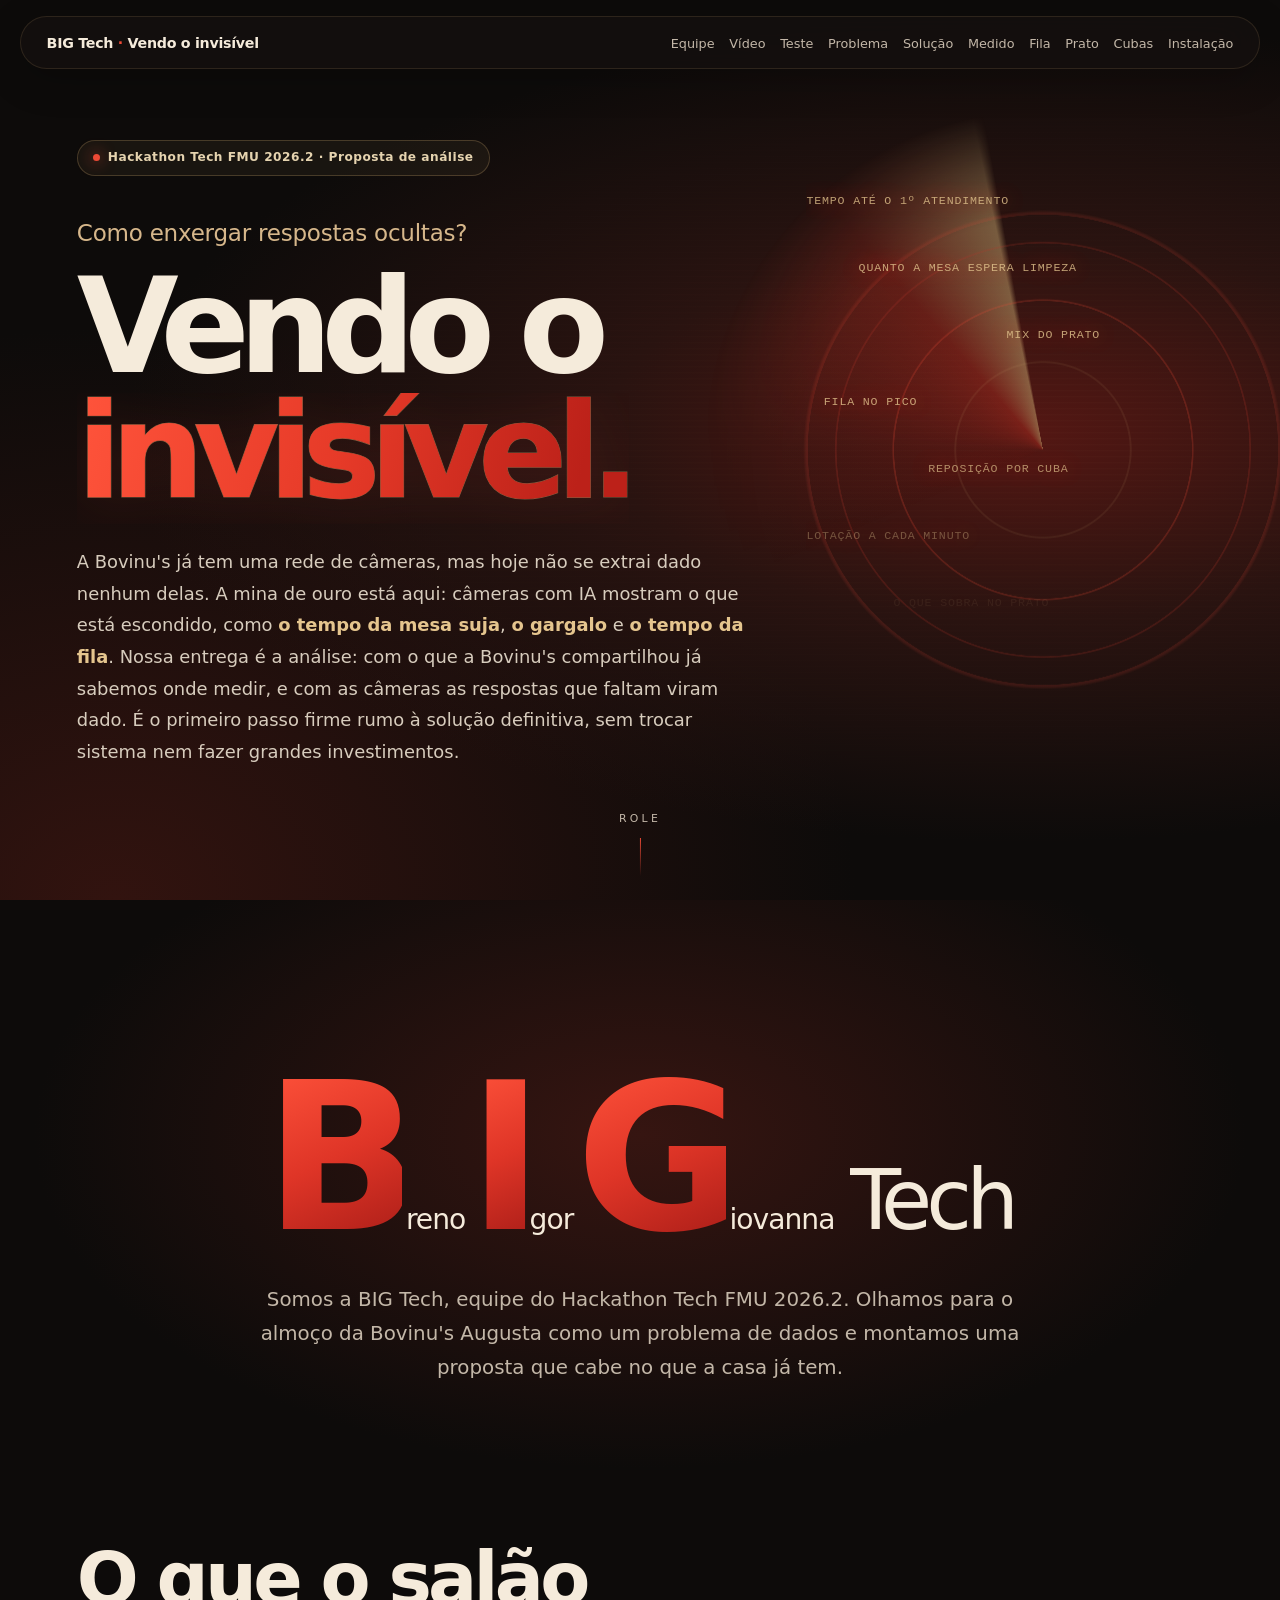
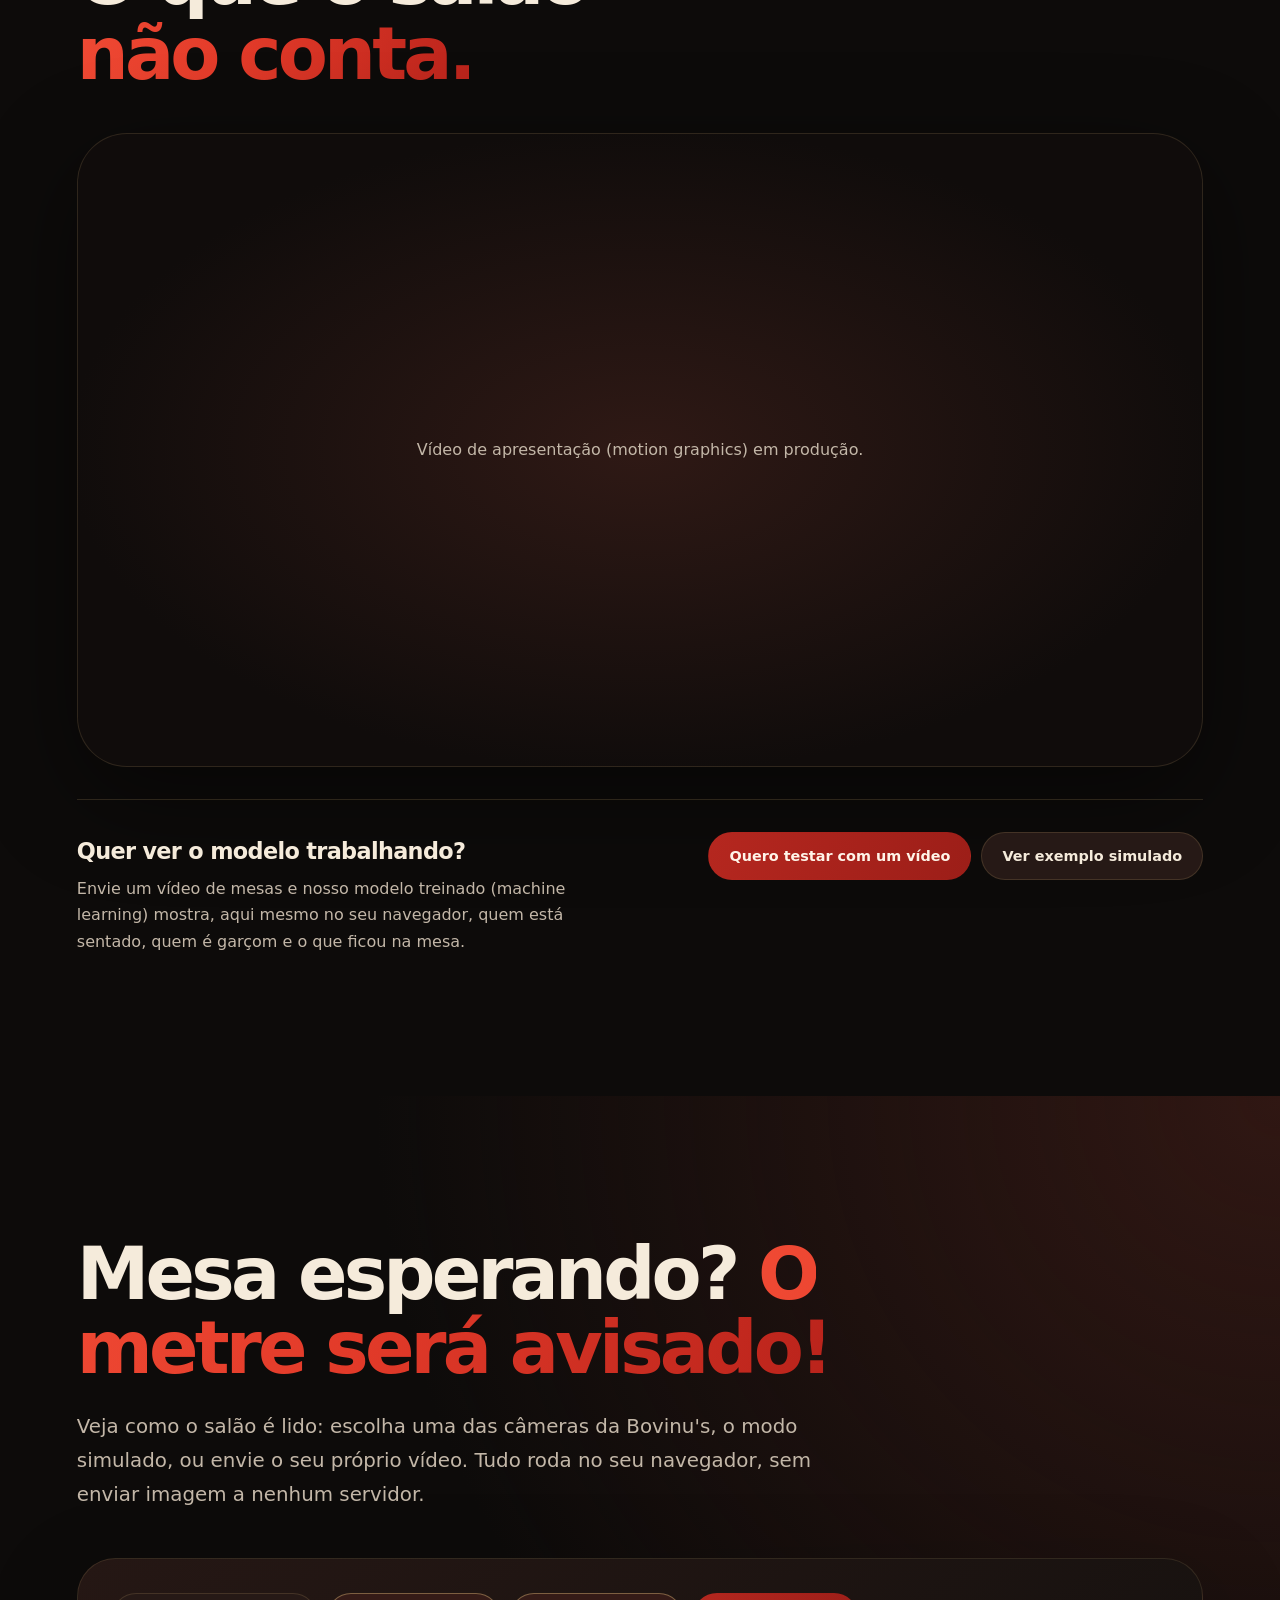
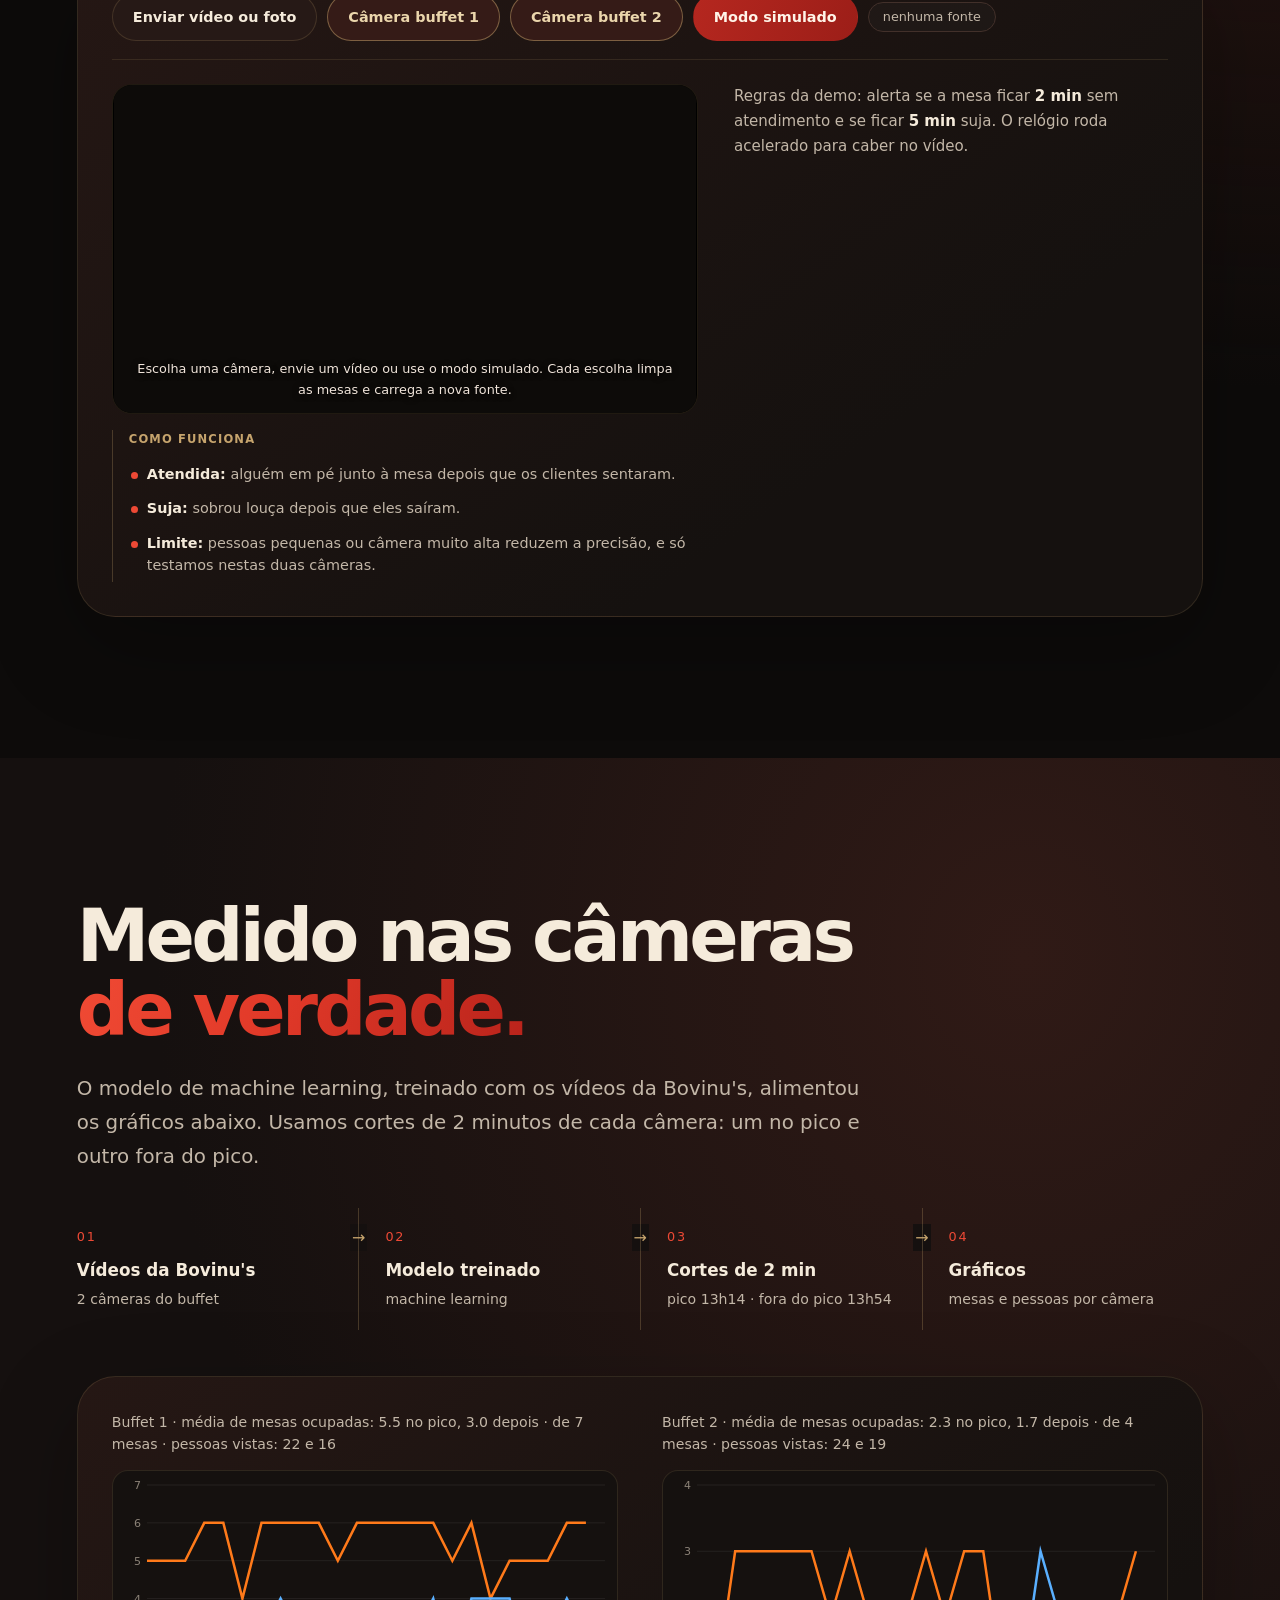
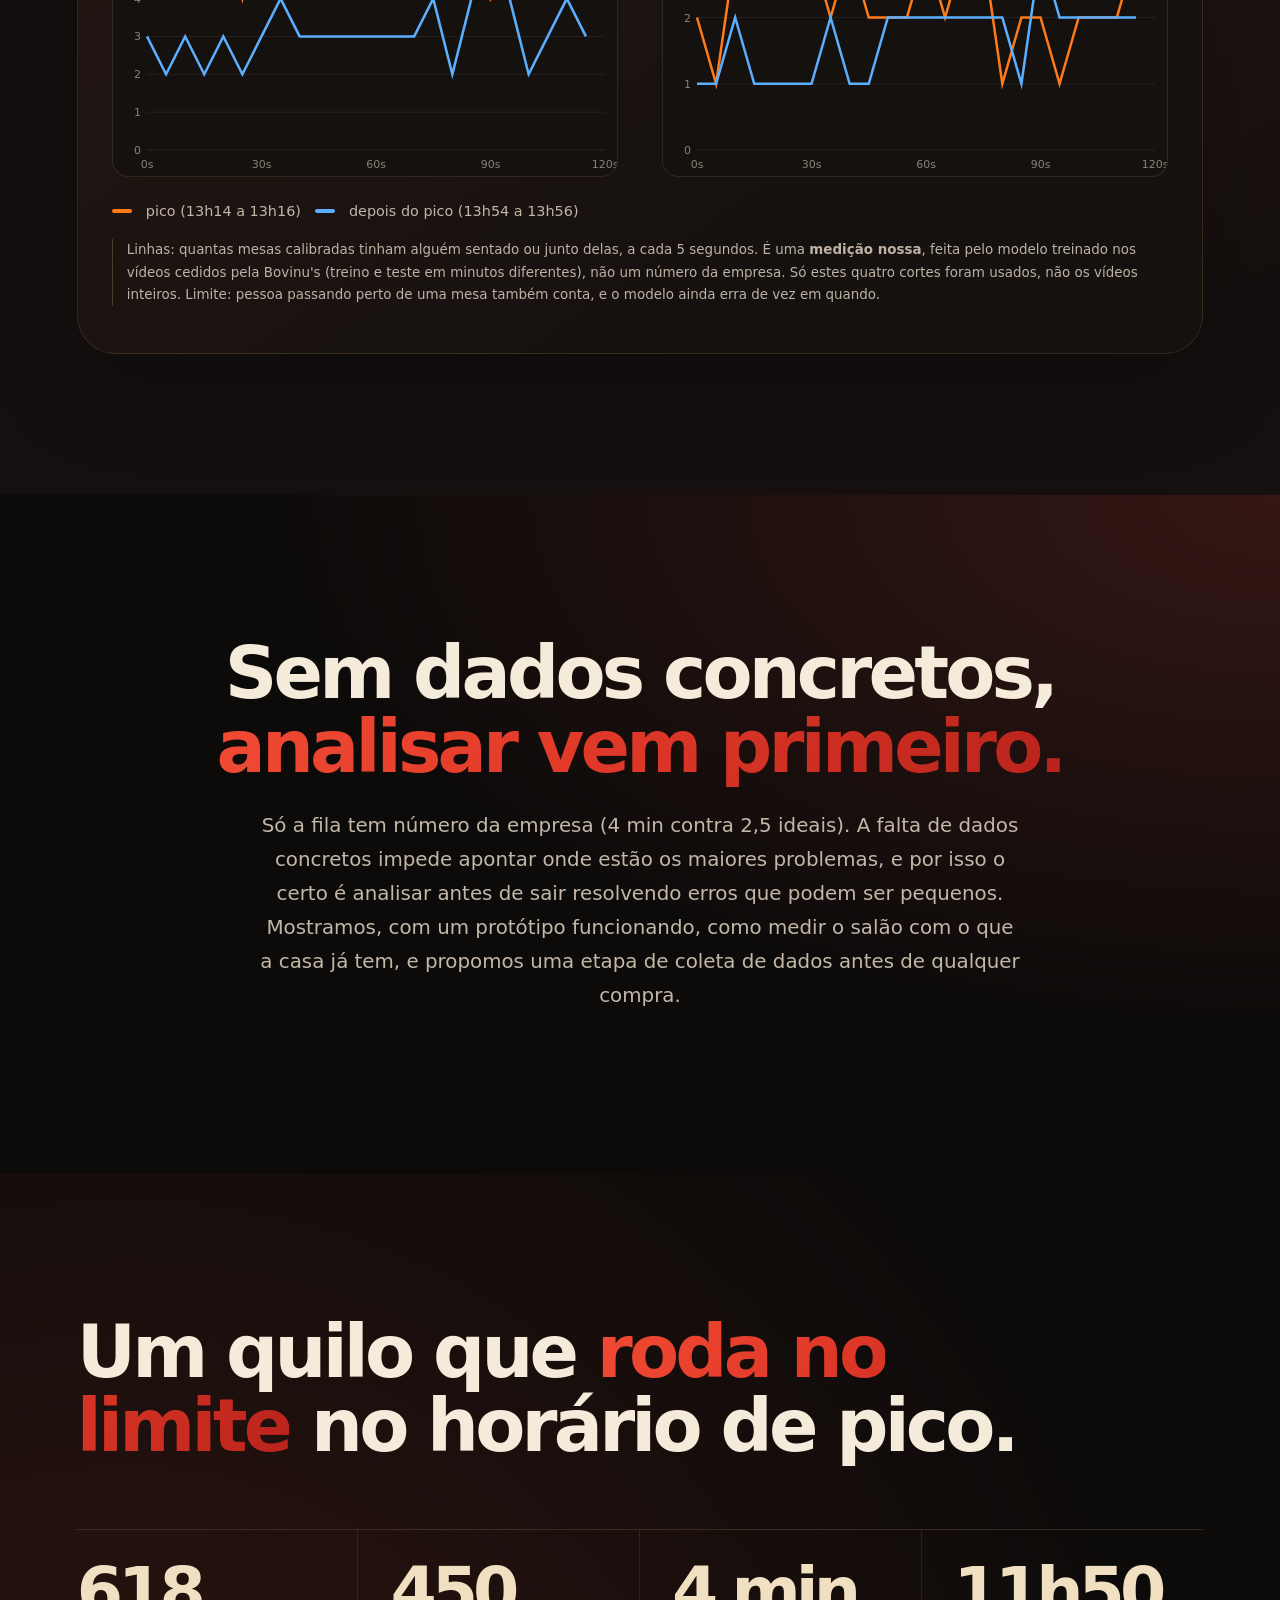
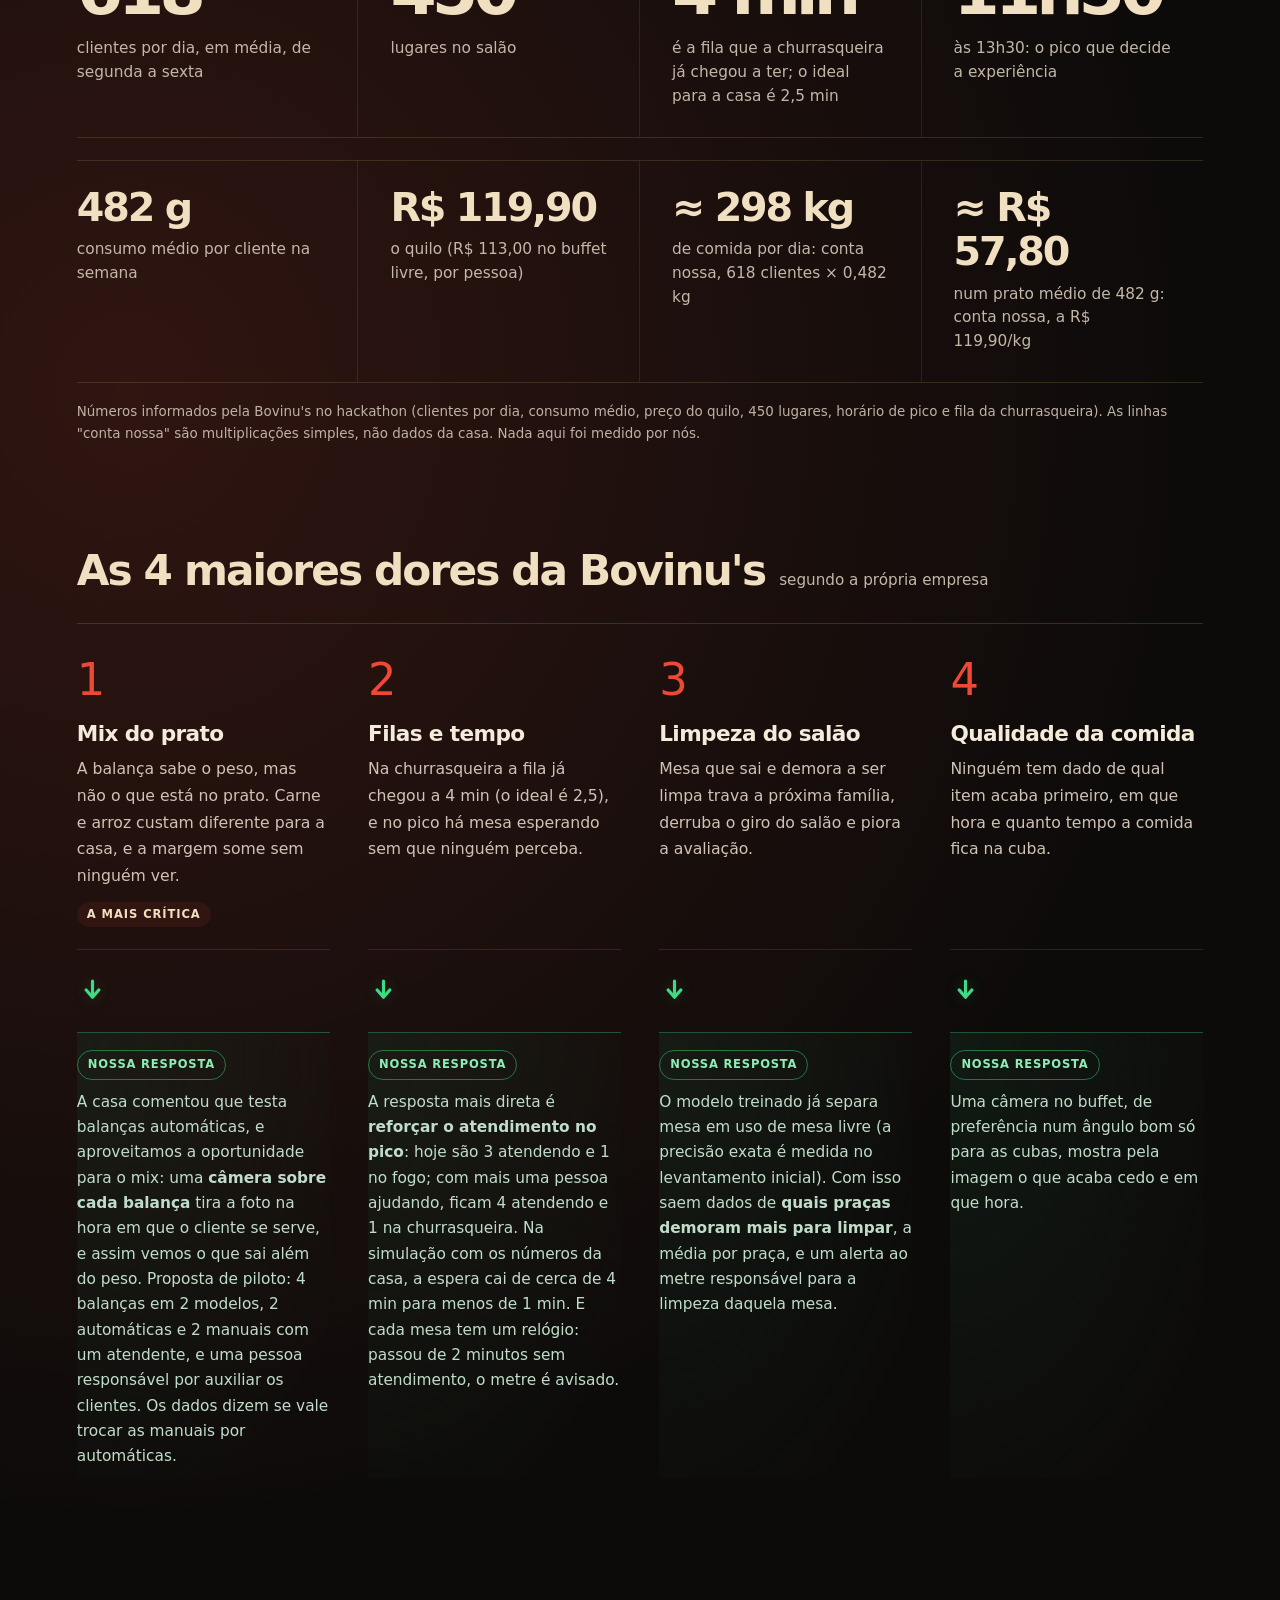
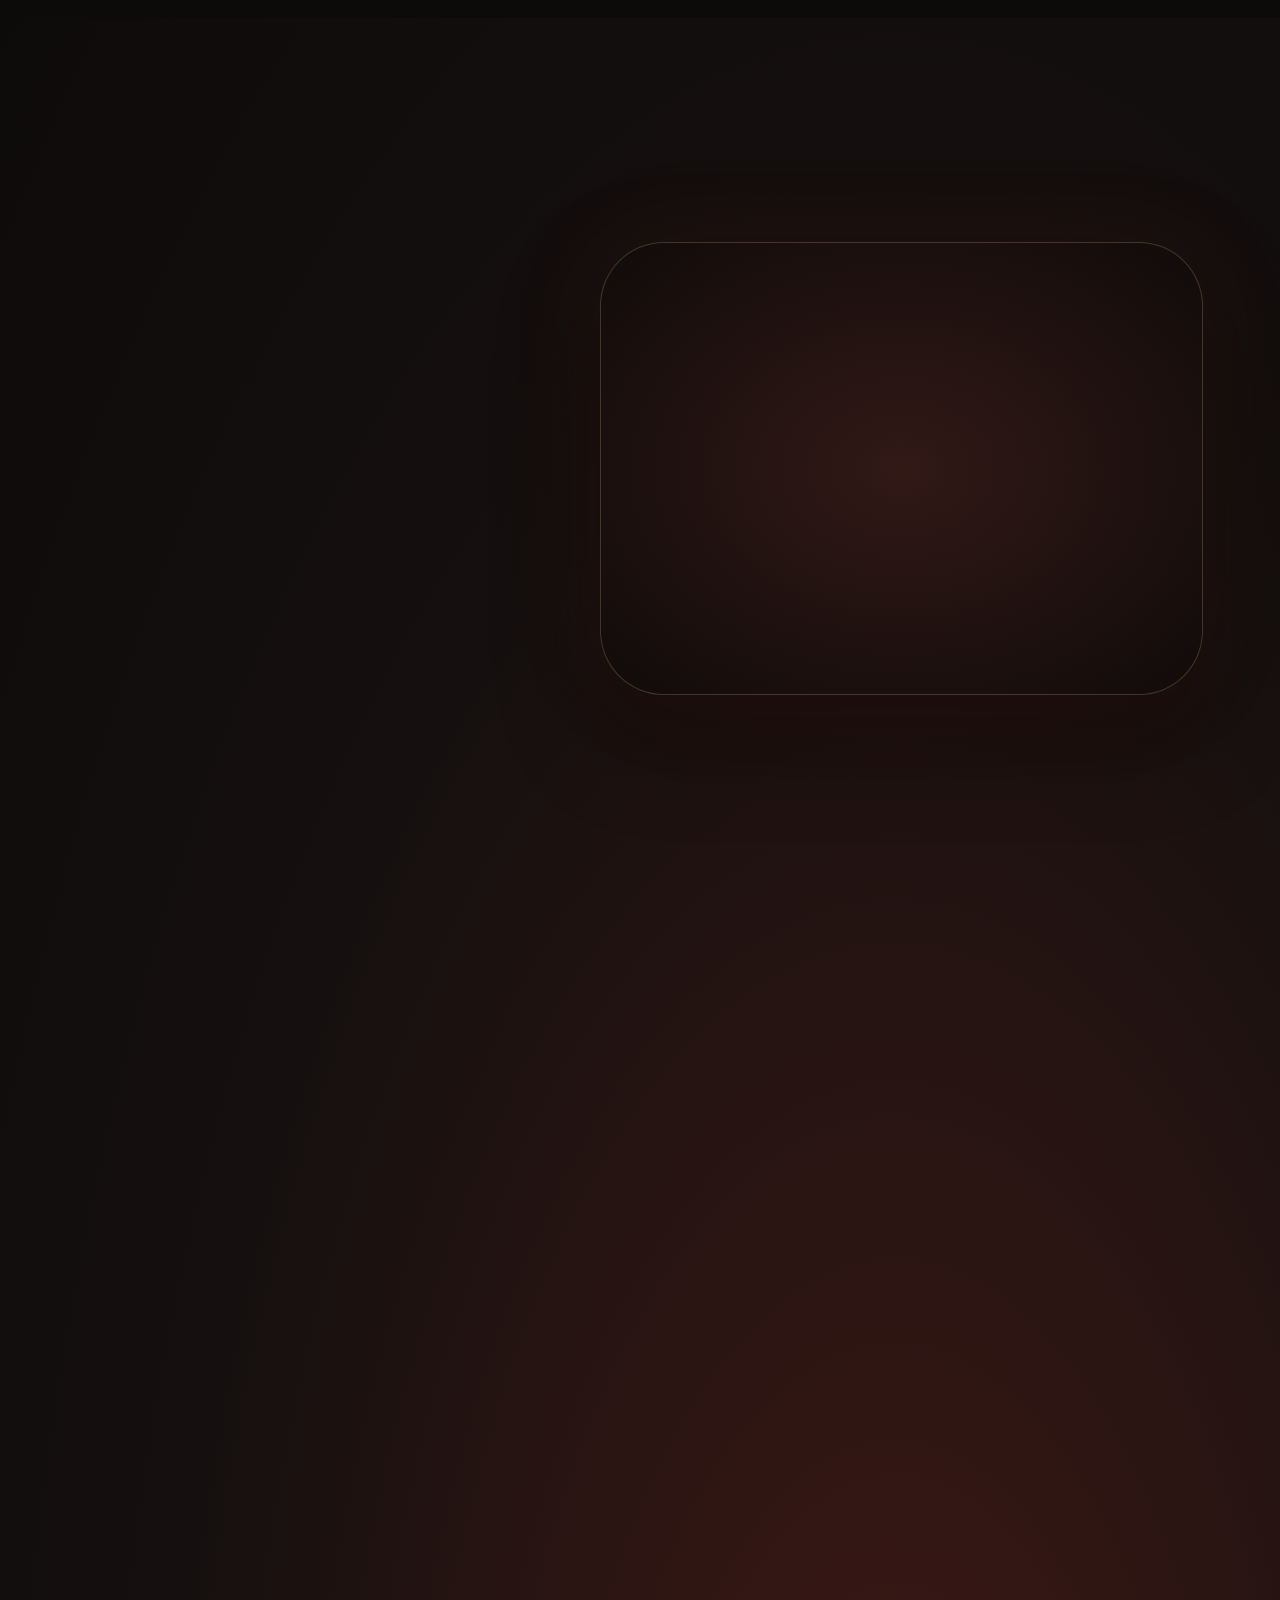
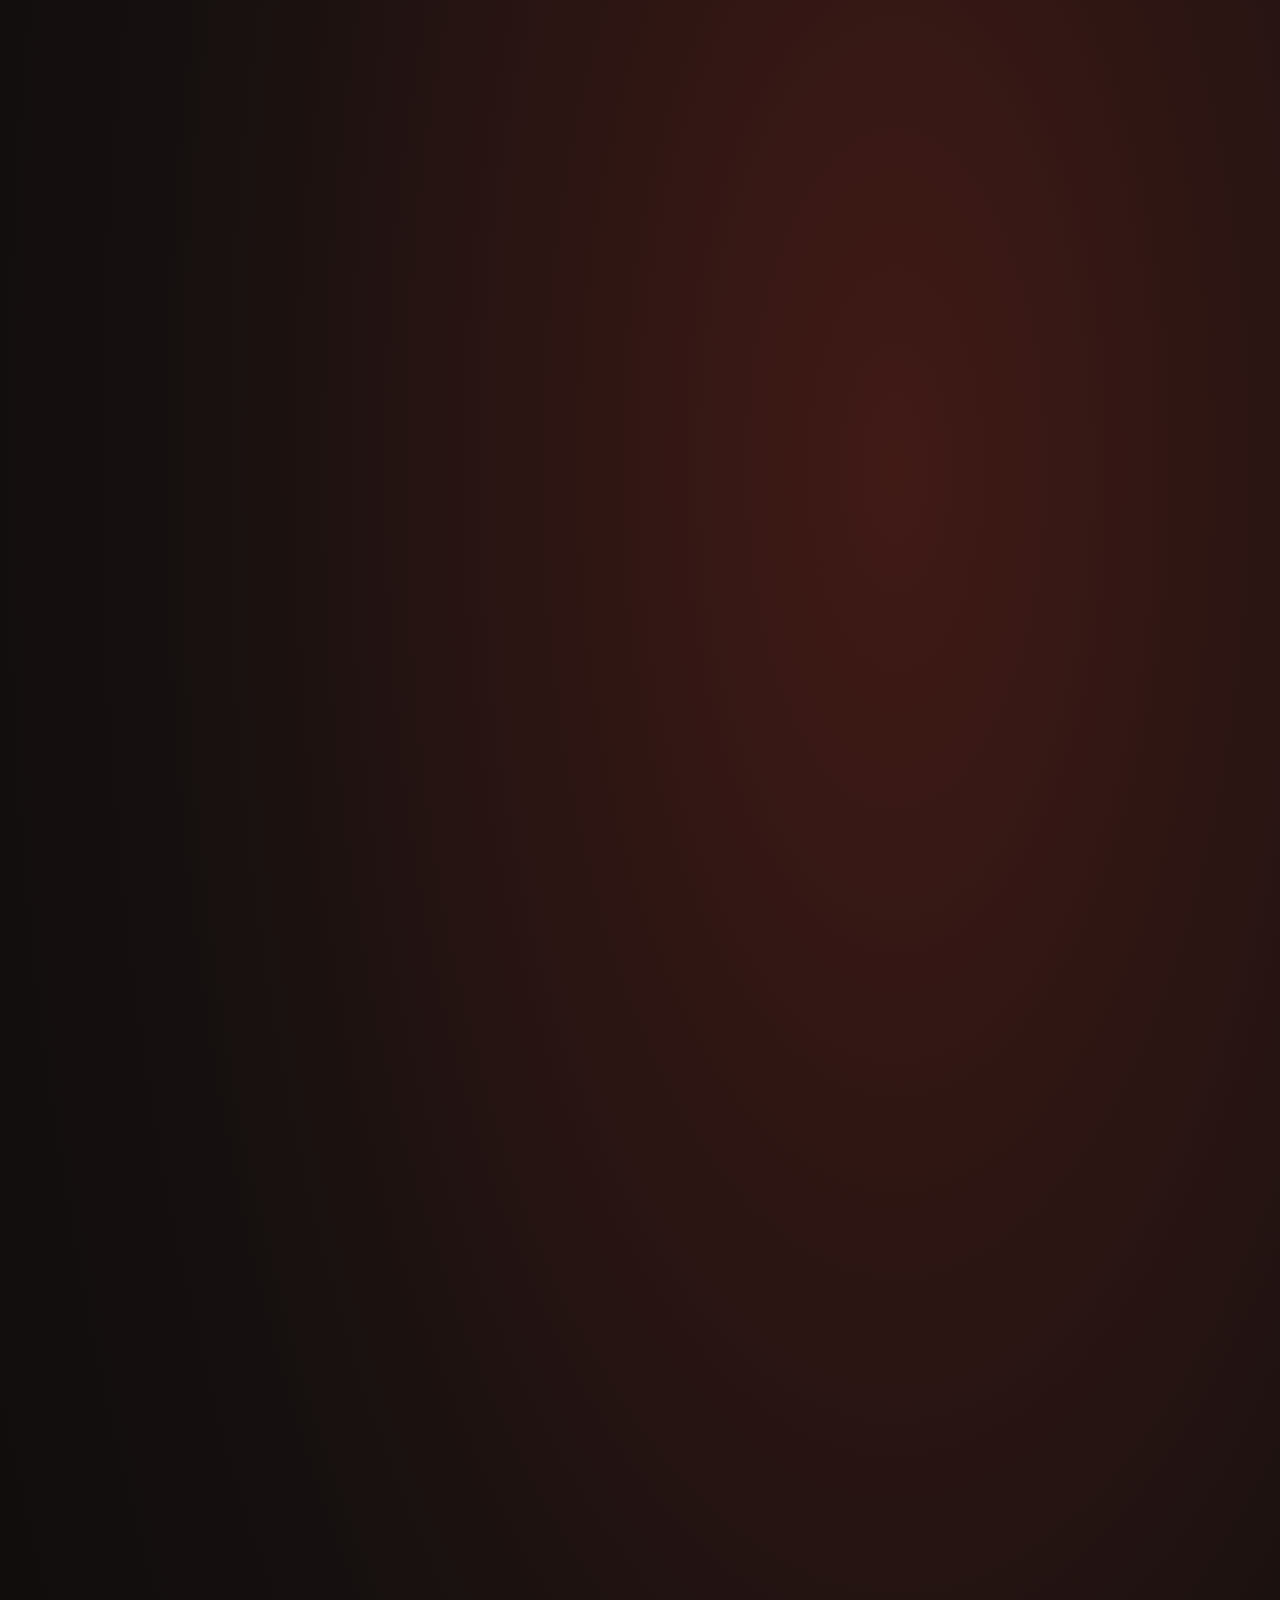
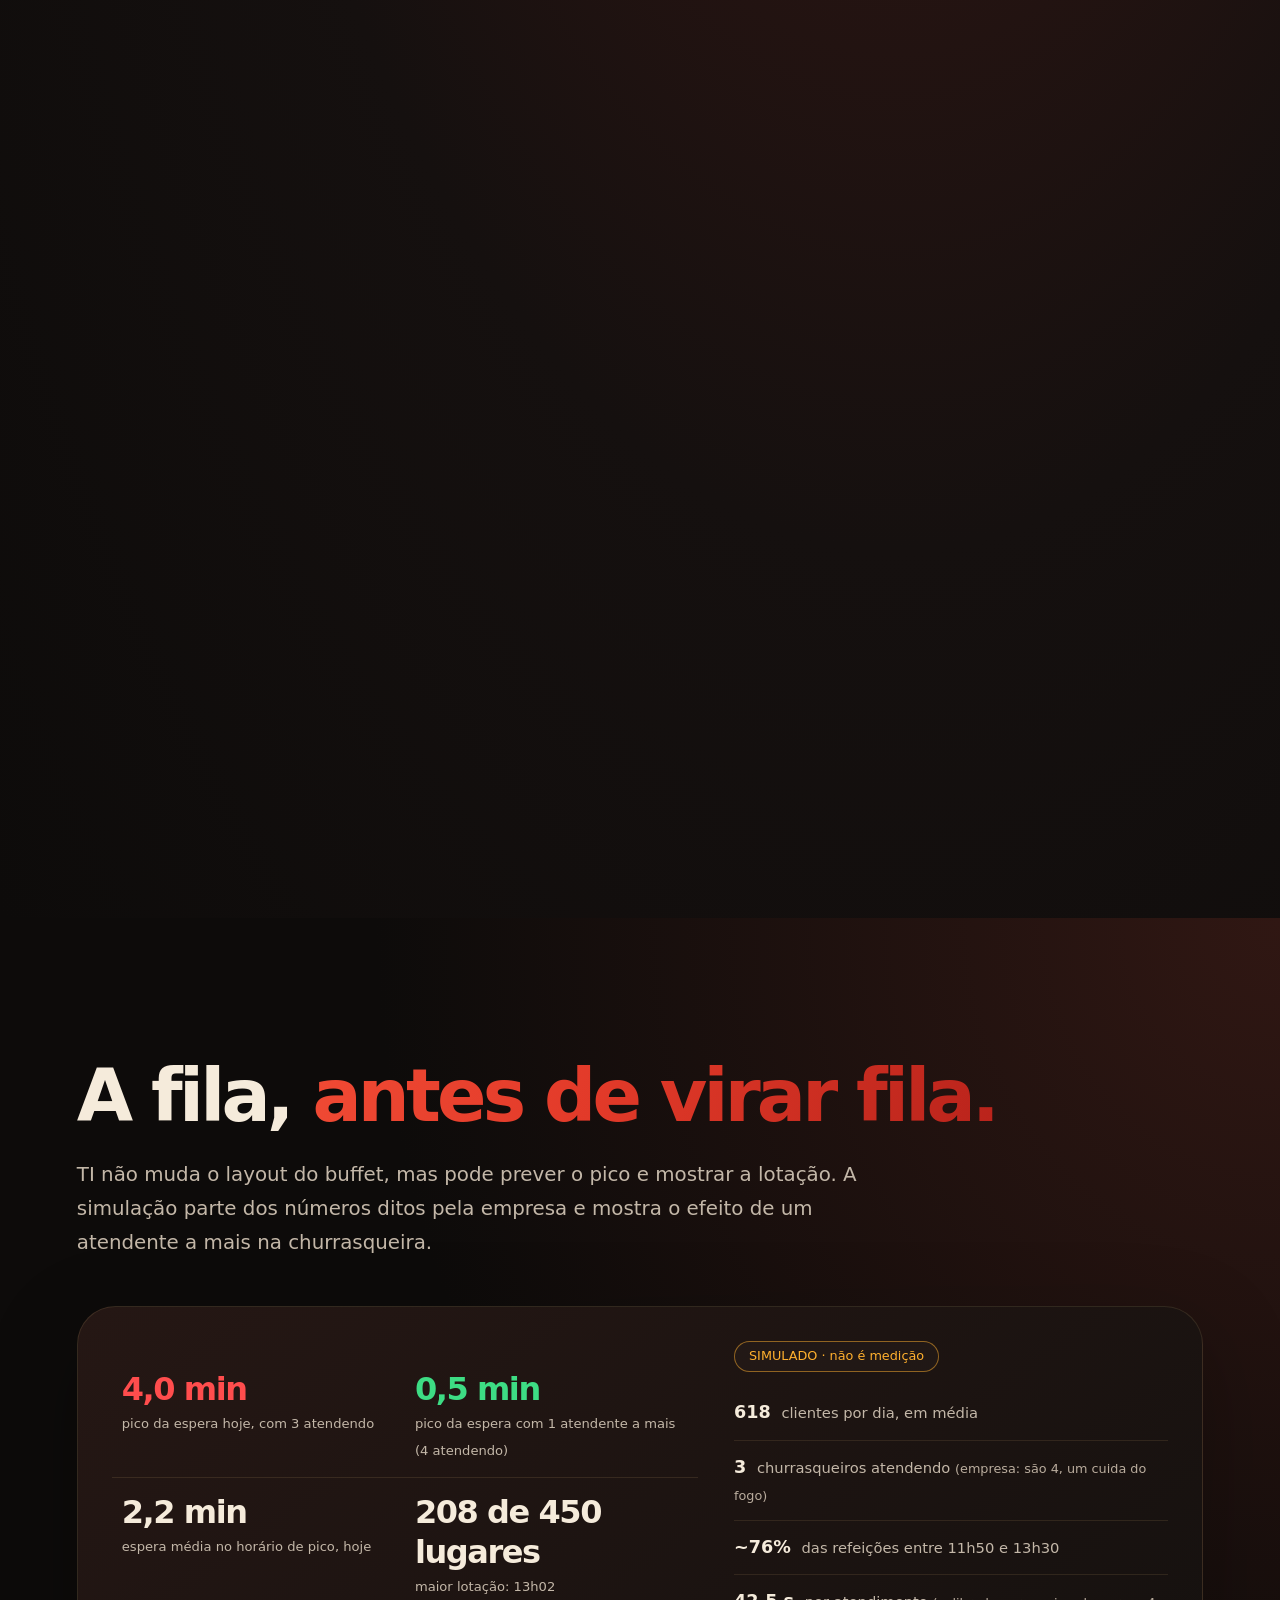
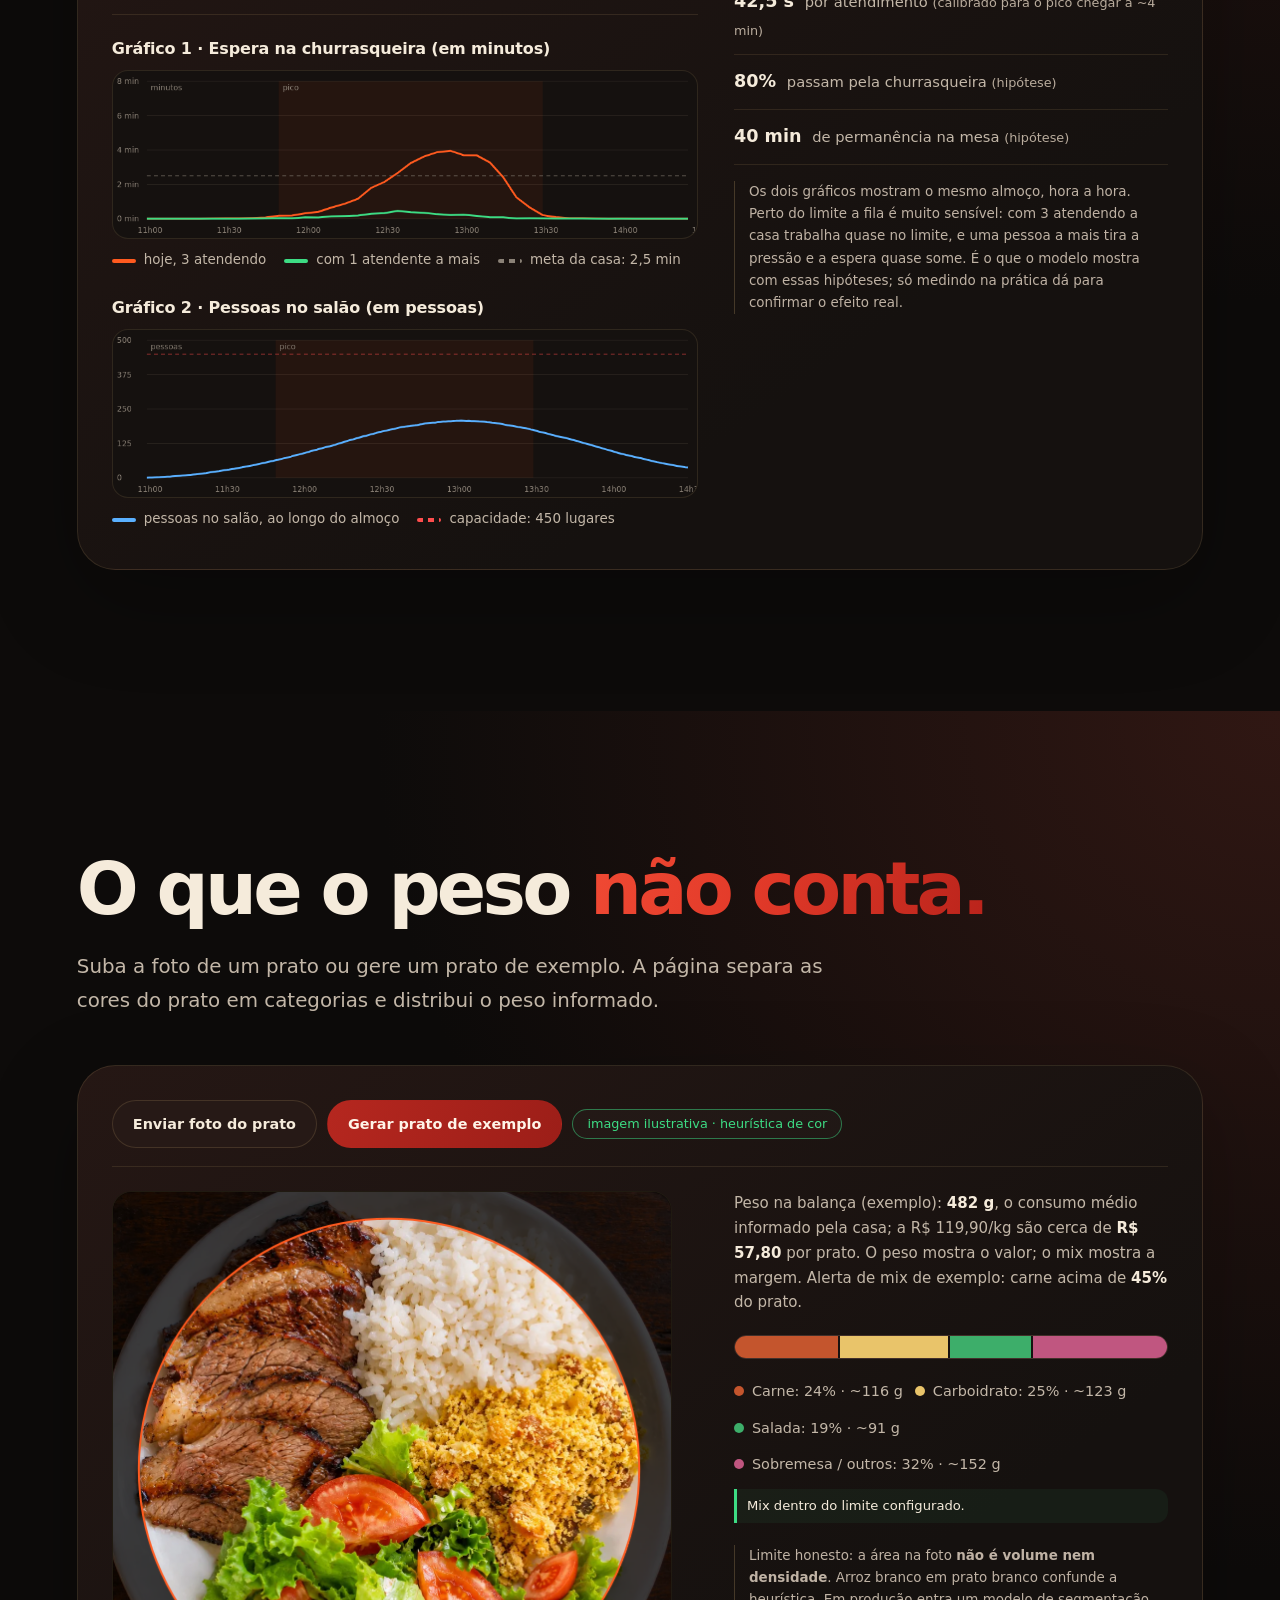
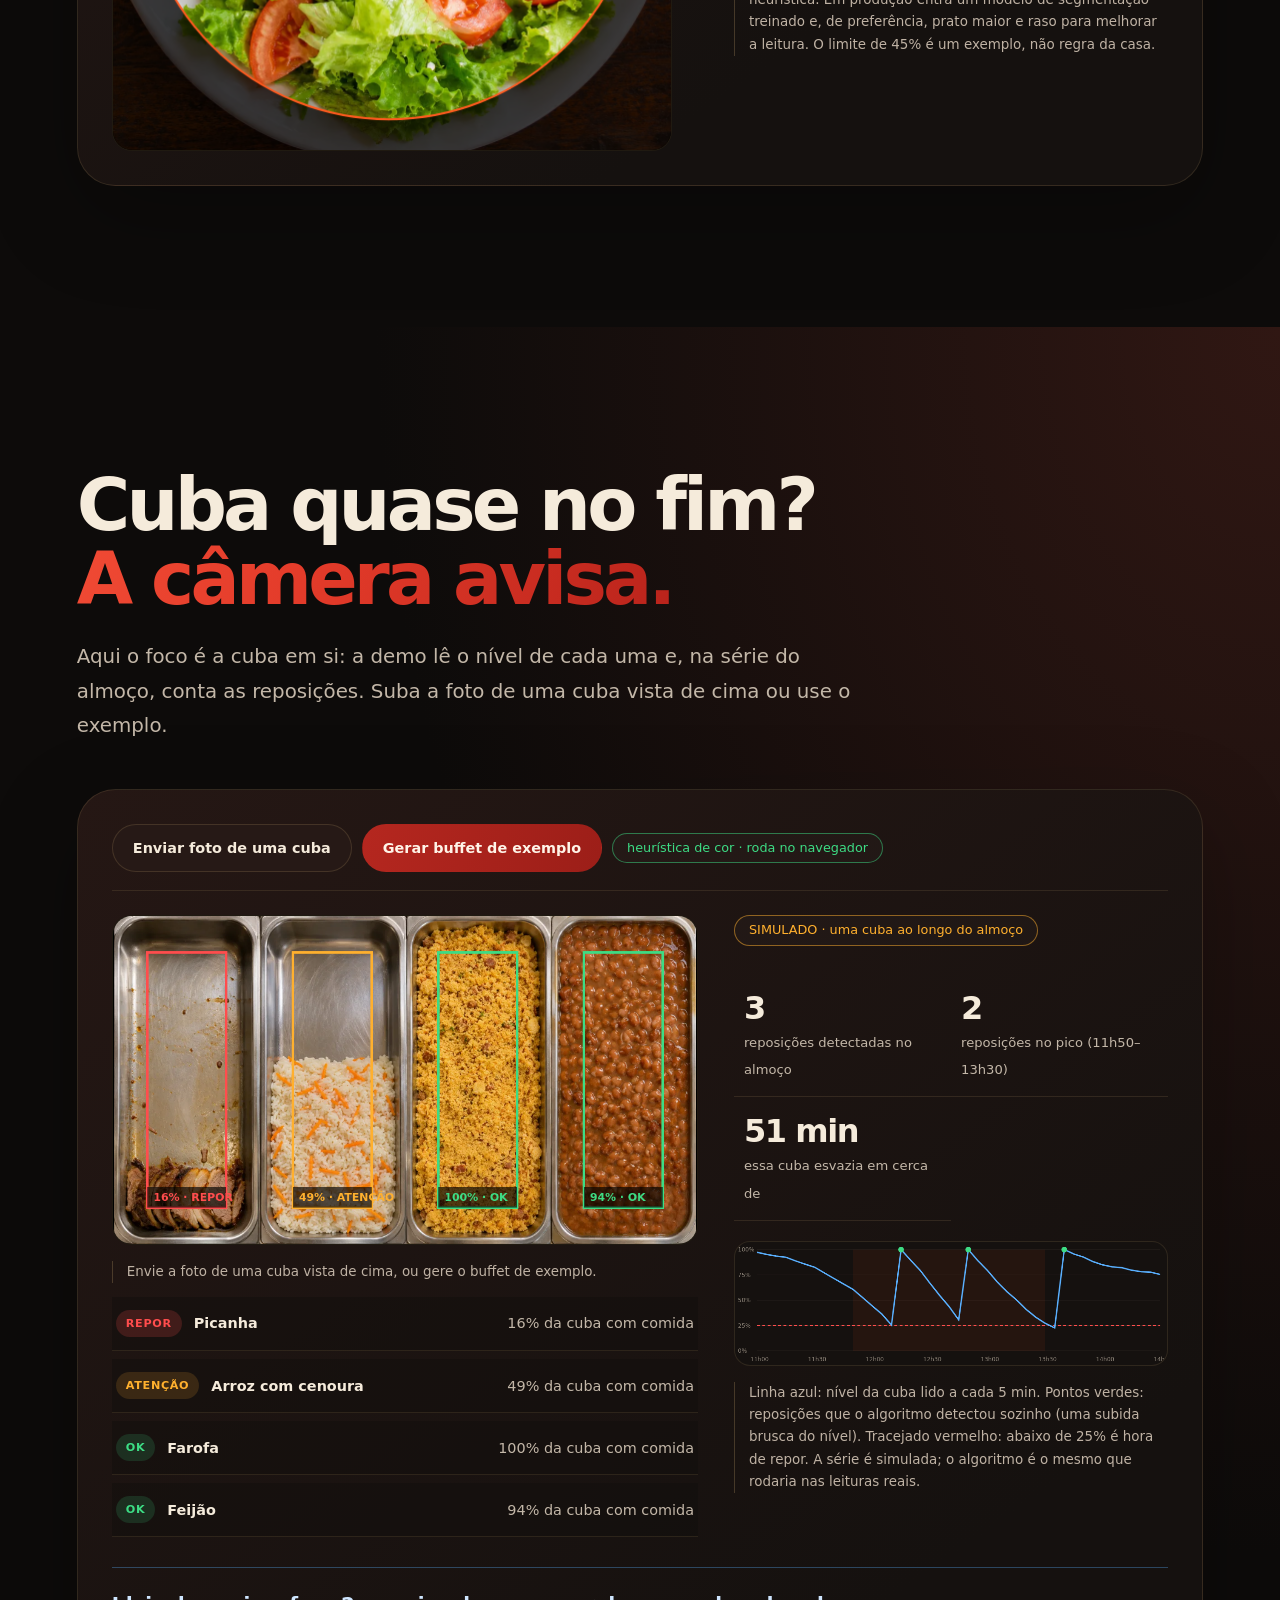
==== commit e667ebff: "docs: README final com prints novos, transparência e como o modelo foi feito; tira caminhos locais d" ====
--- a/site/index.html
+++ b/site/index.html
@@ -395,7 +395,7 @@
 <script src="vendor/ScrollTrigger.min.js"></script>
 <script src="js/main.js?v=11"></script>
 <script src="js/mesas-core.js?v=2"></script>
-<script src="js/mesas.js?v=11"></script>
+<script src="js/mesas.js?v=12"></script>
 <script src="js/medido.js?v=2"></script>
 <script src="js/fila-core.js"></script>
 <script src="js/fila.js?v=3"></script>
